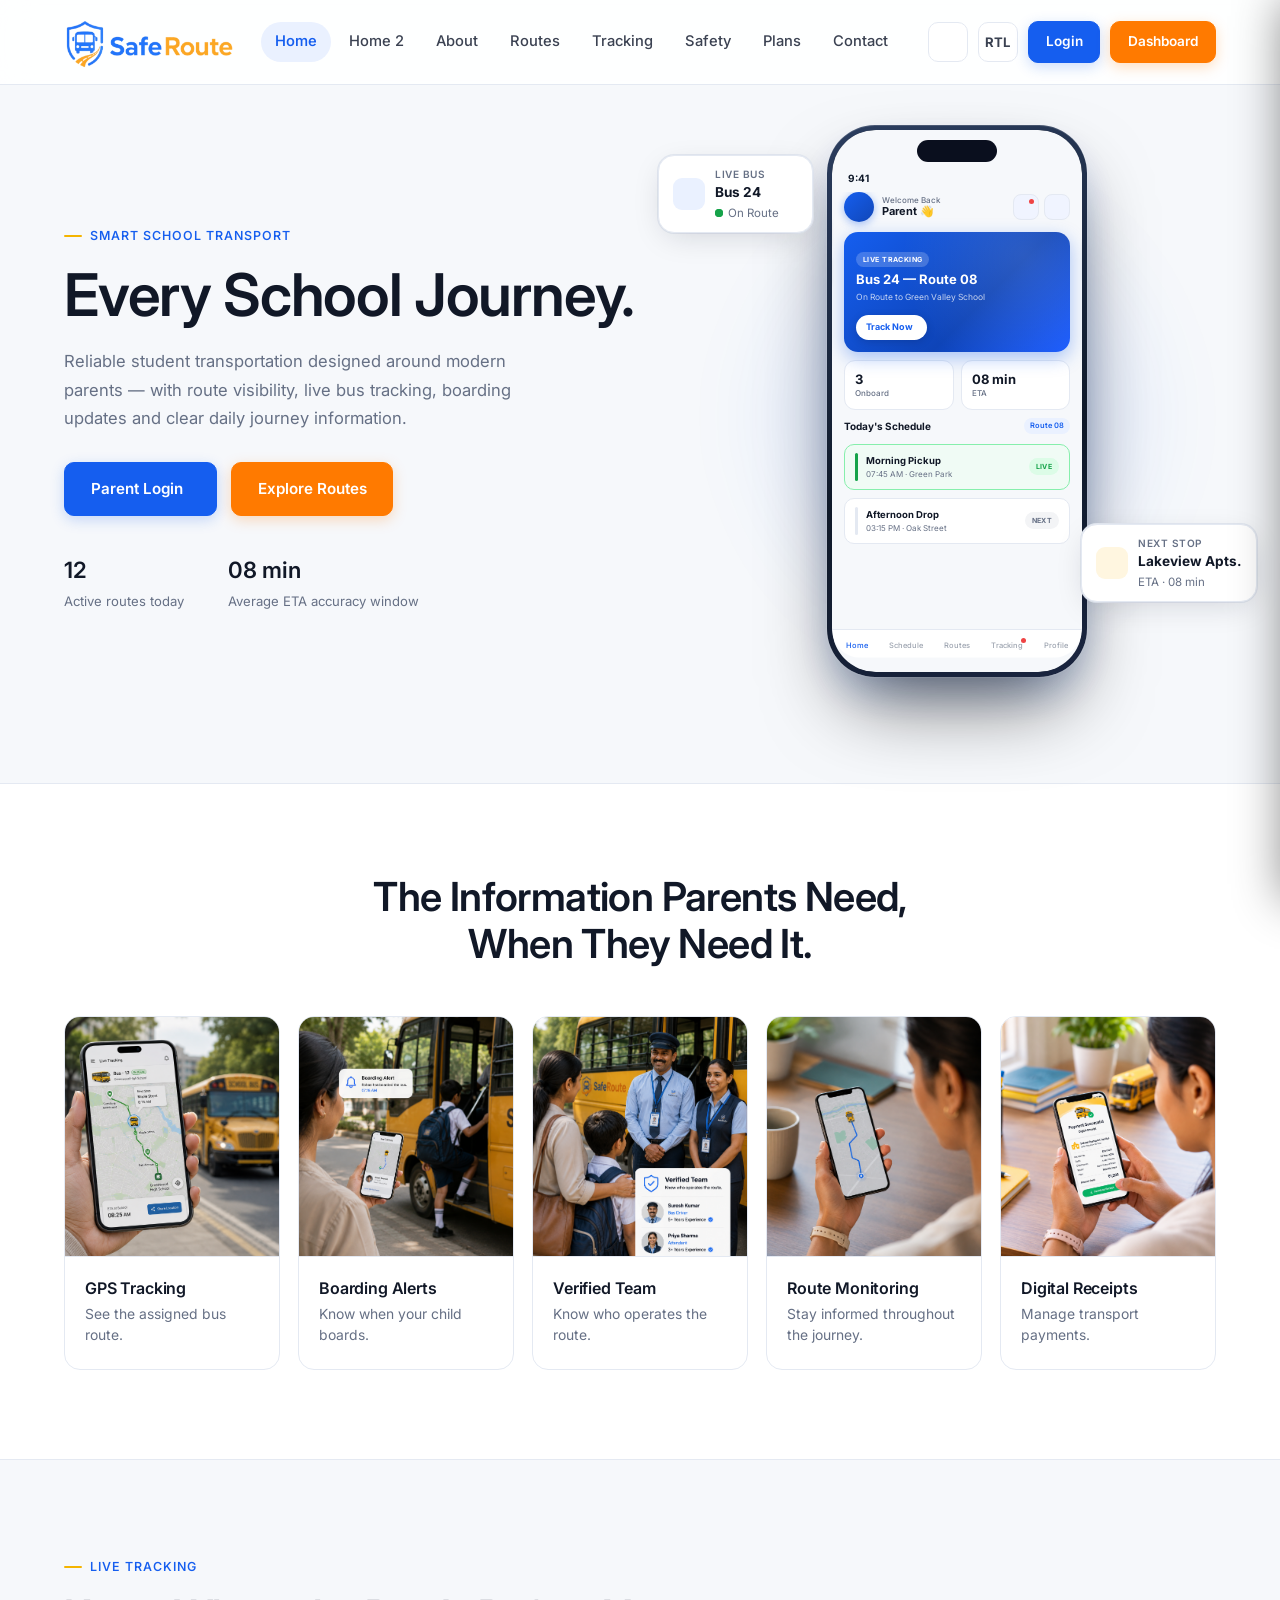
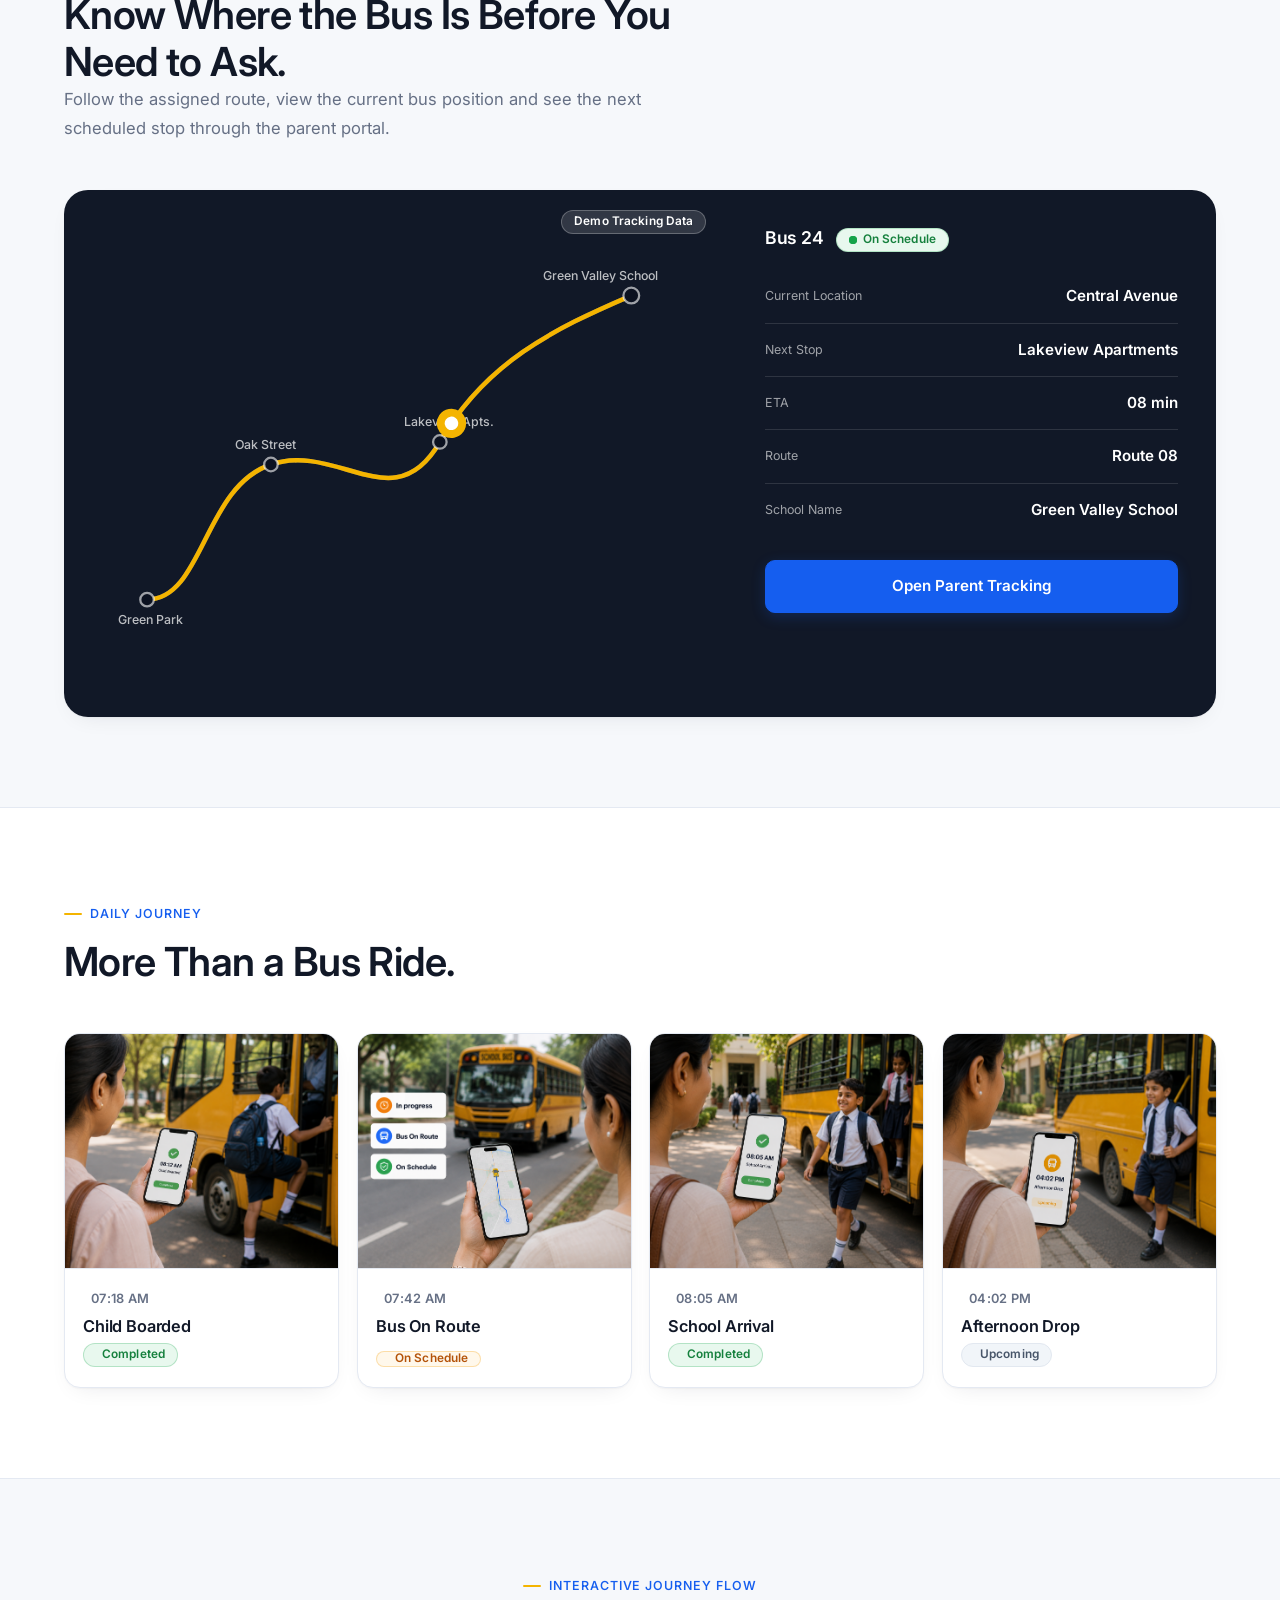
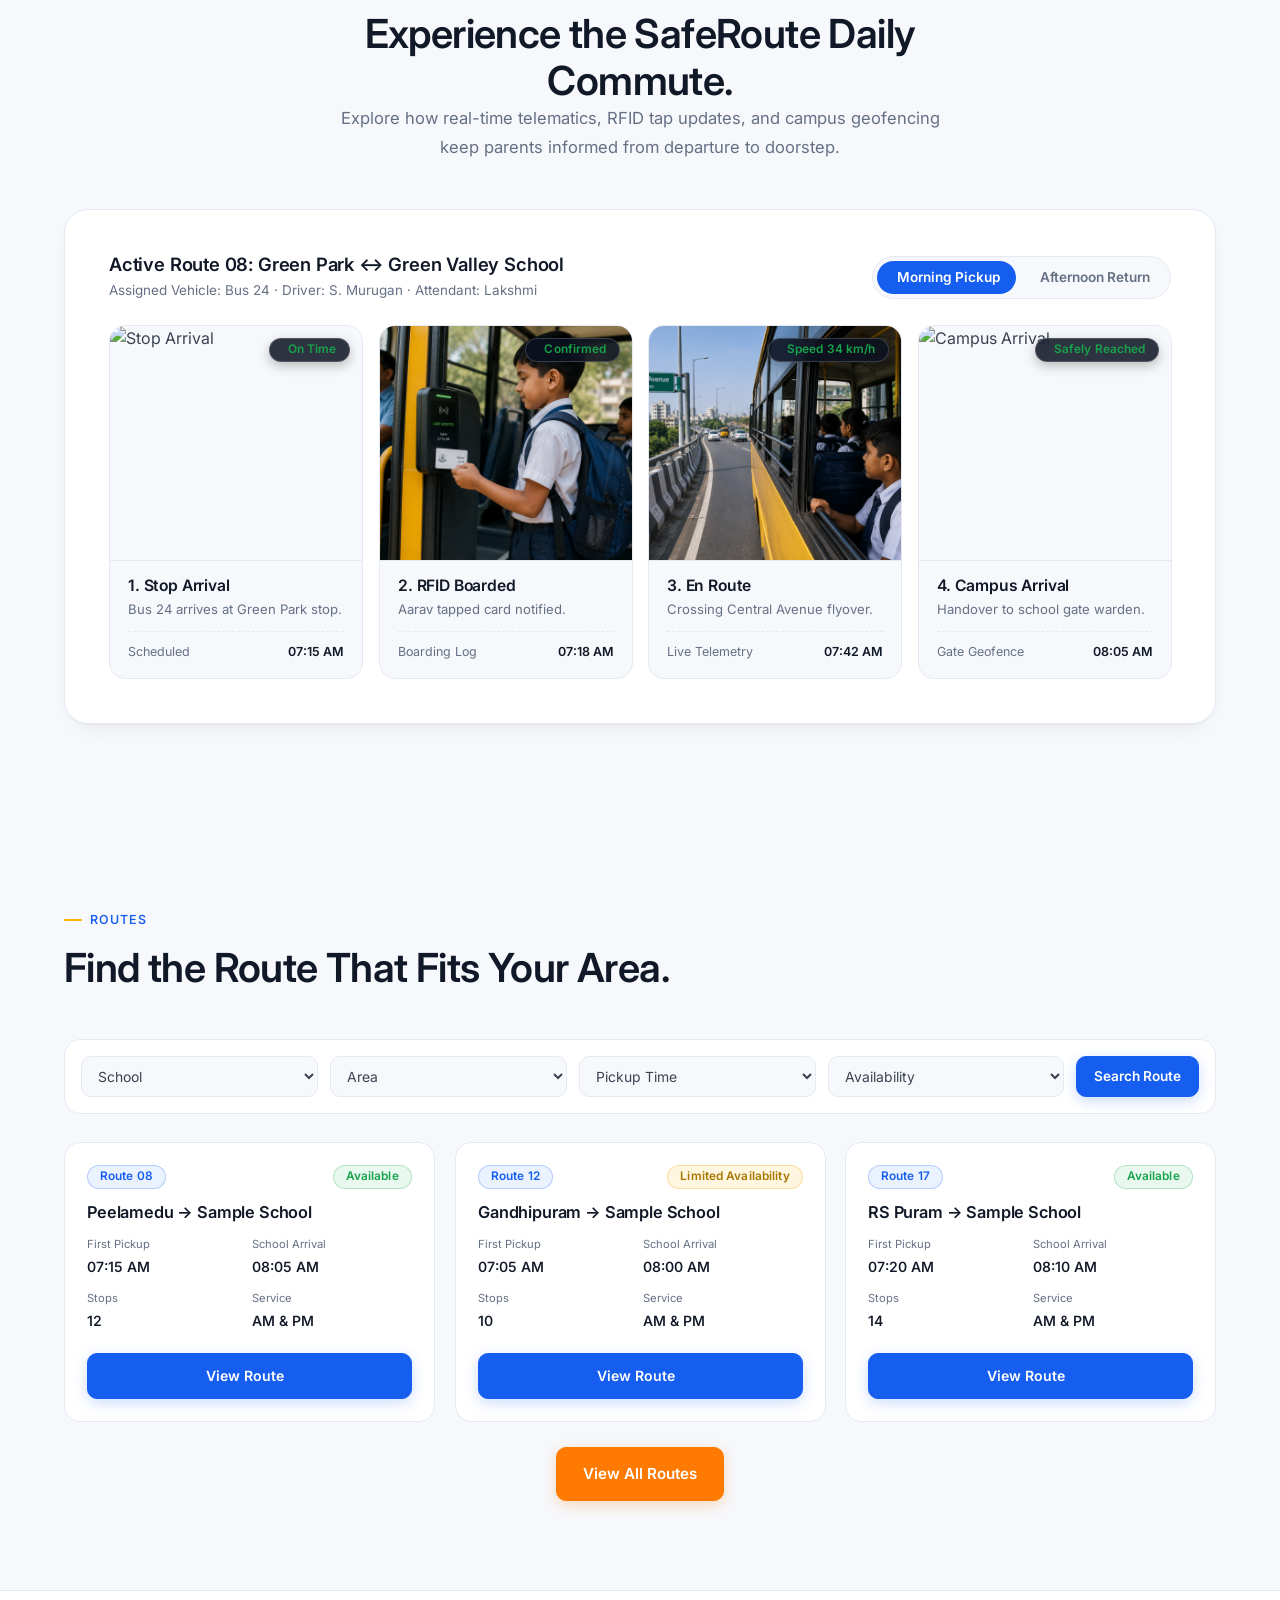
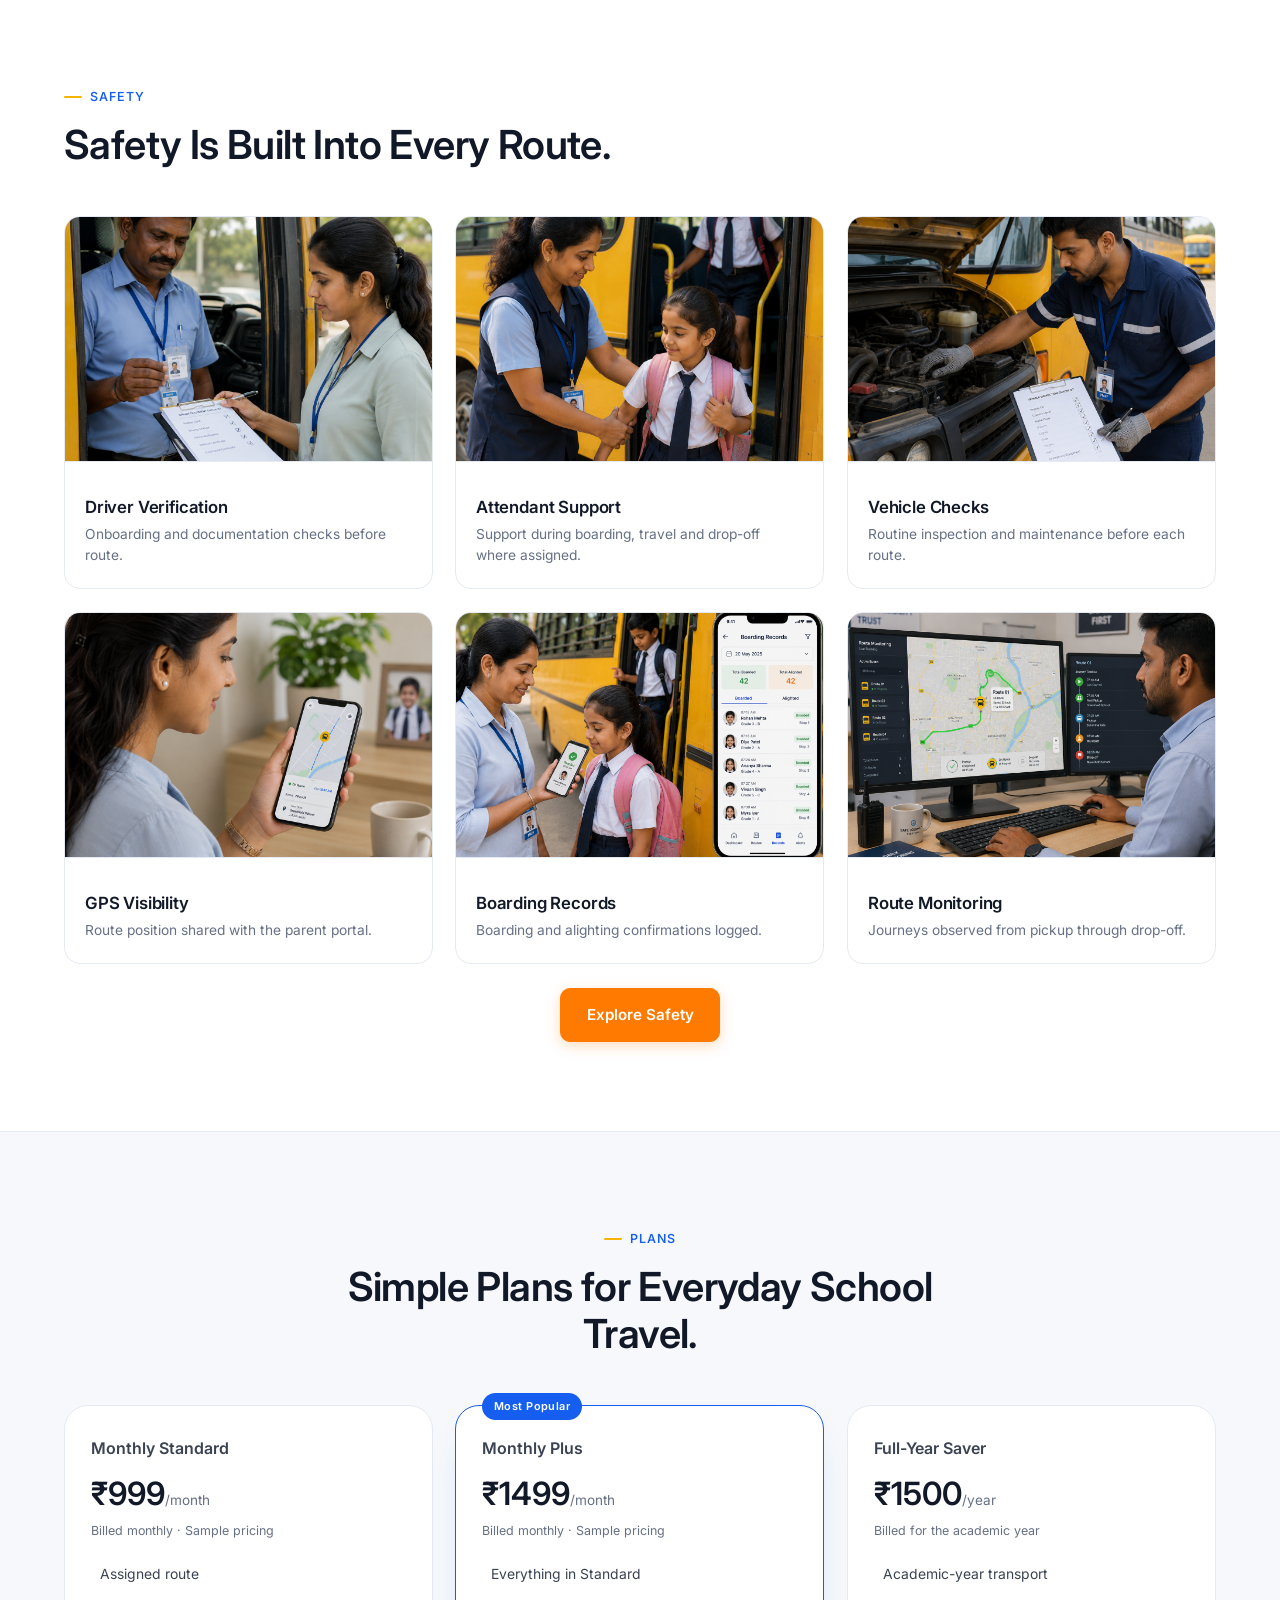
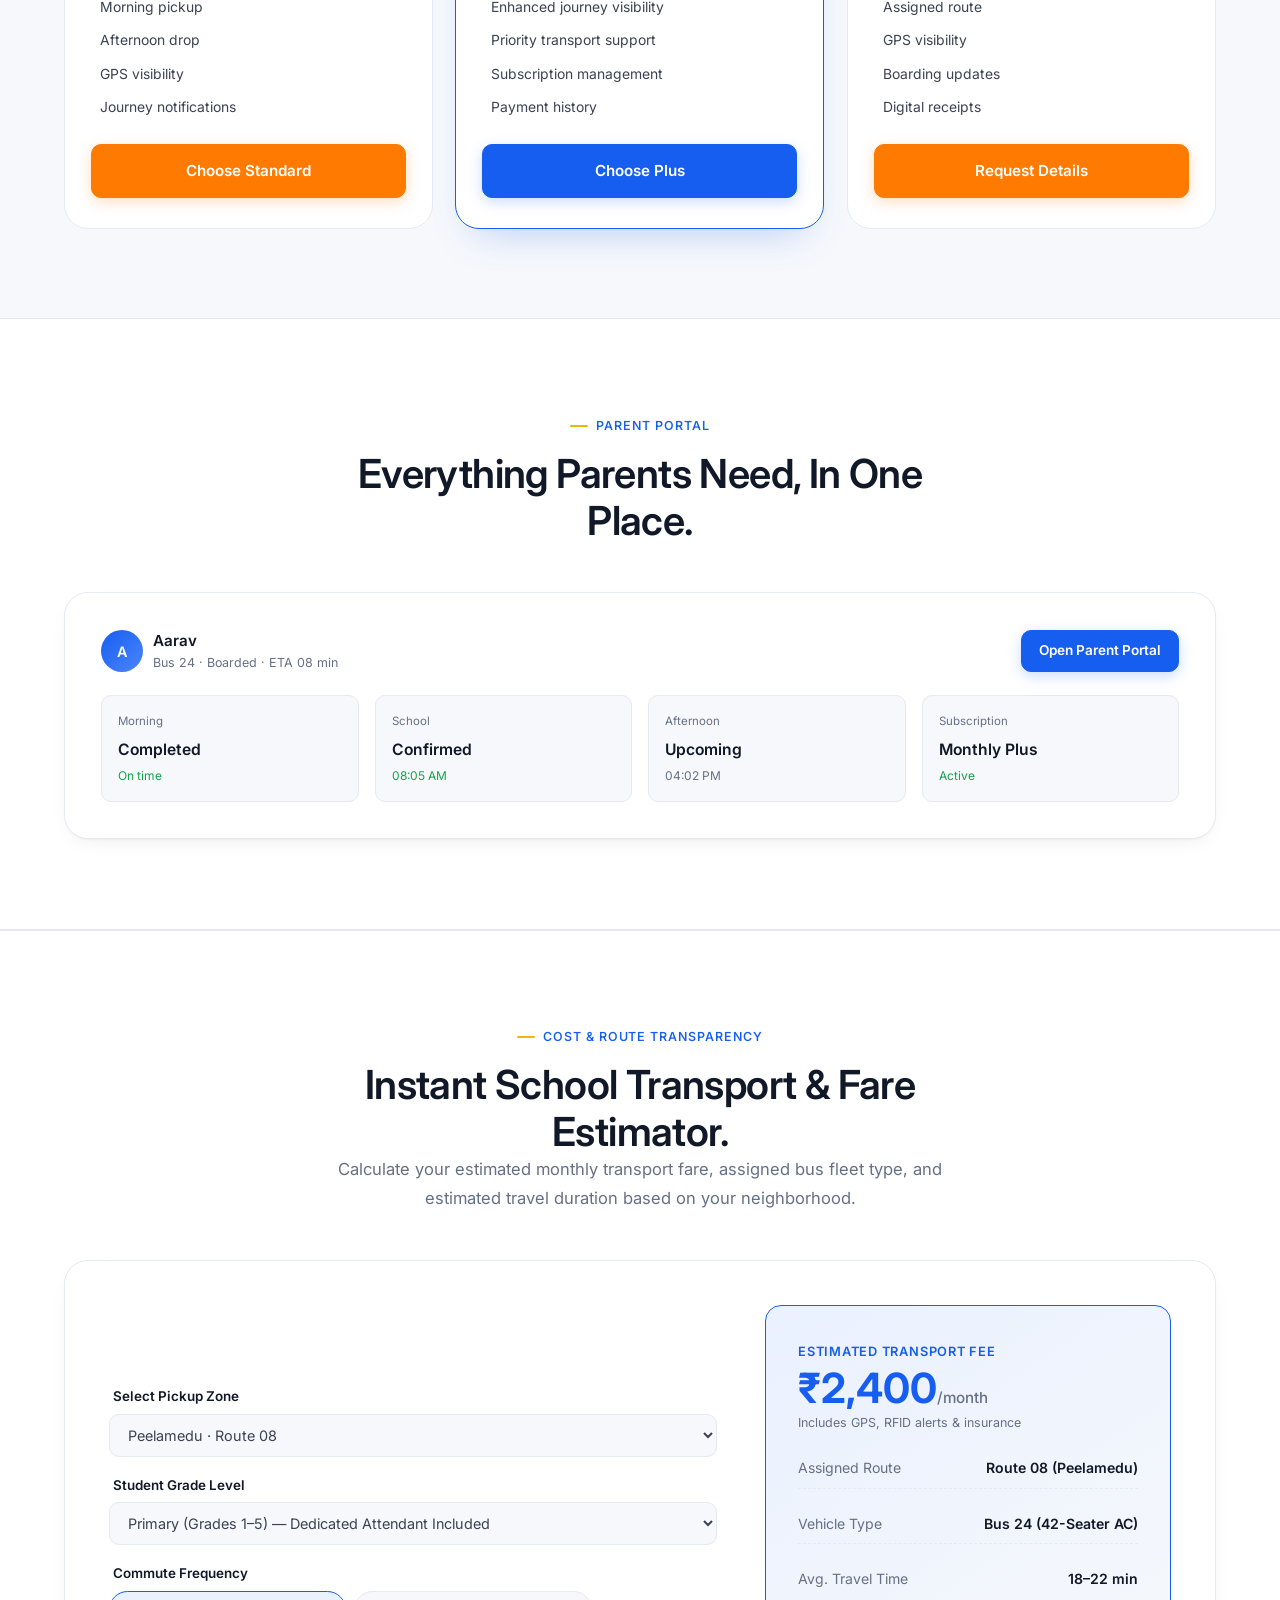
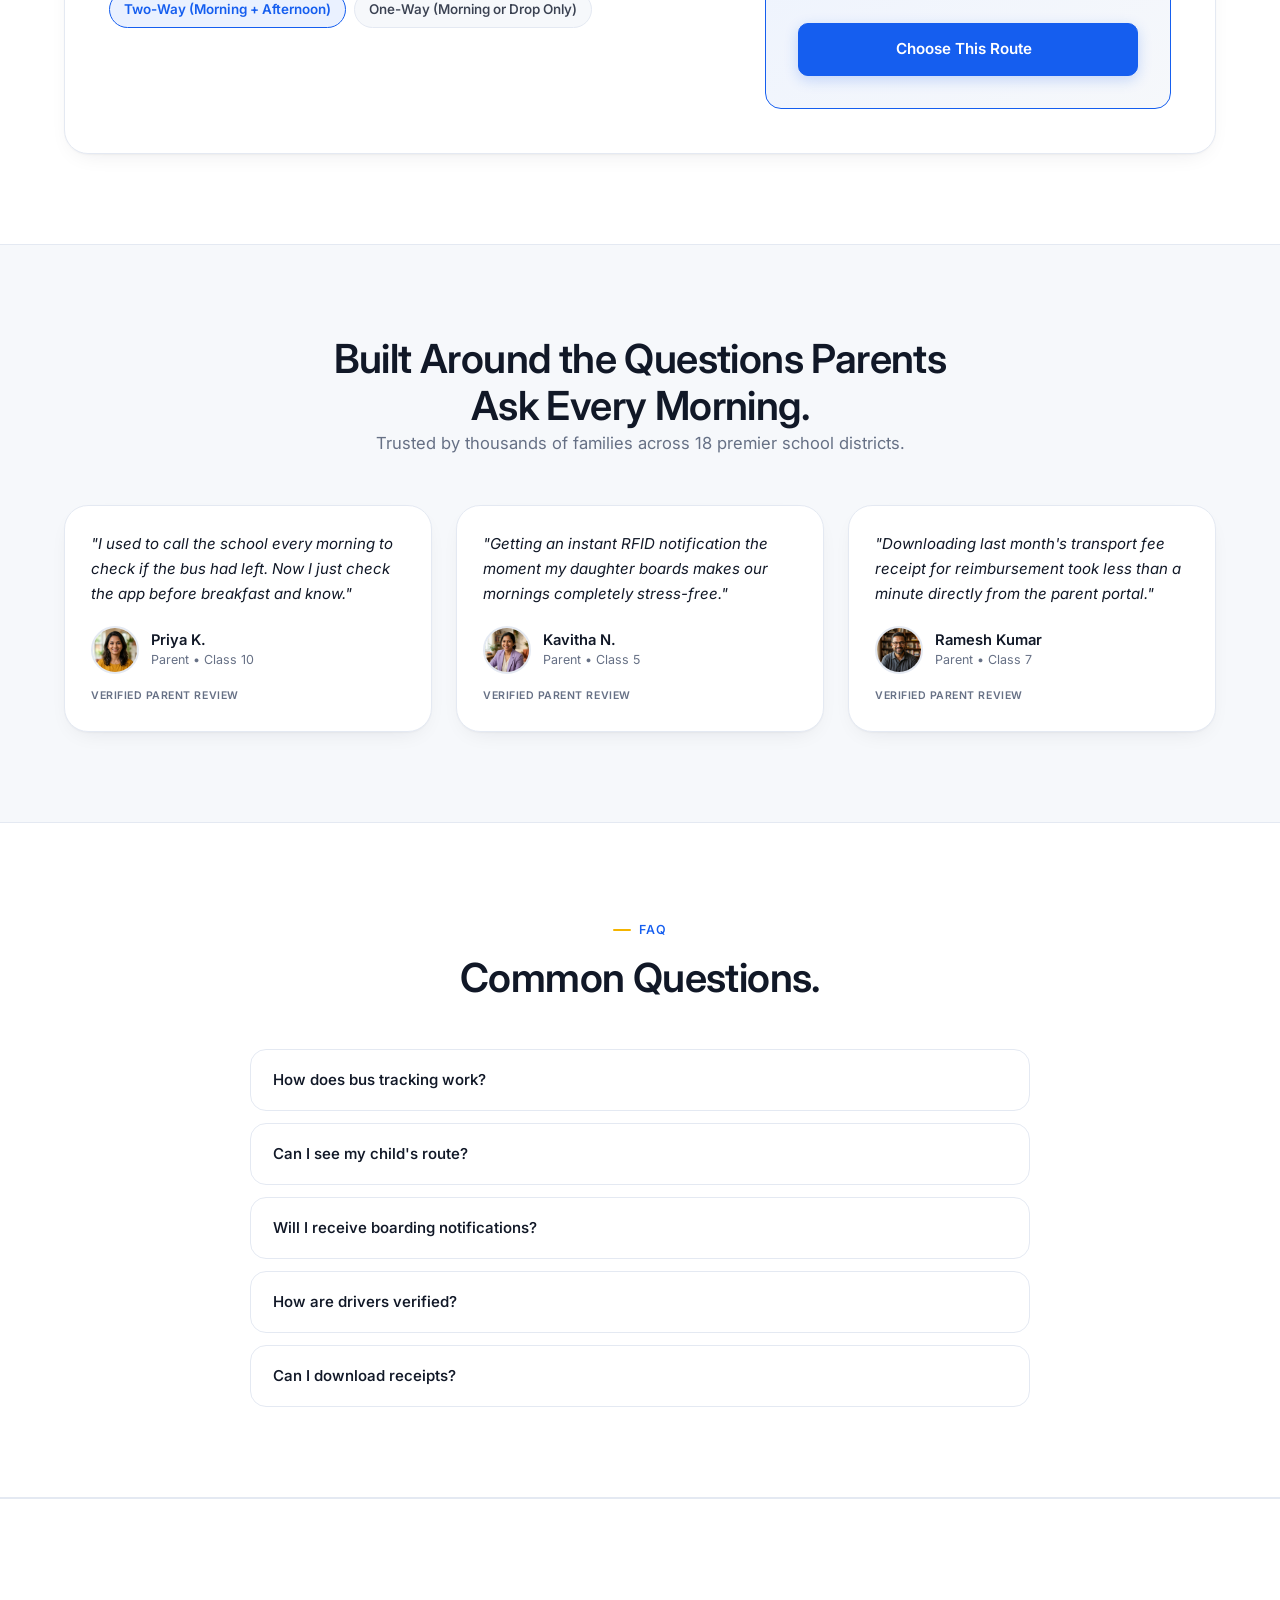
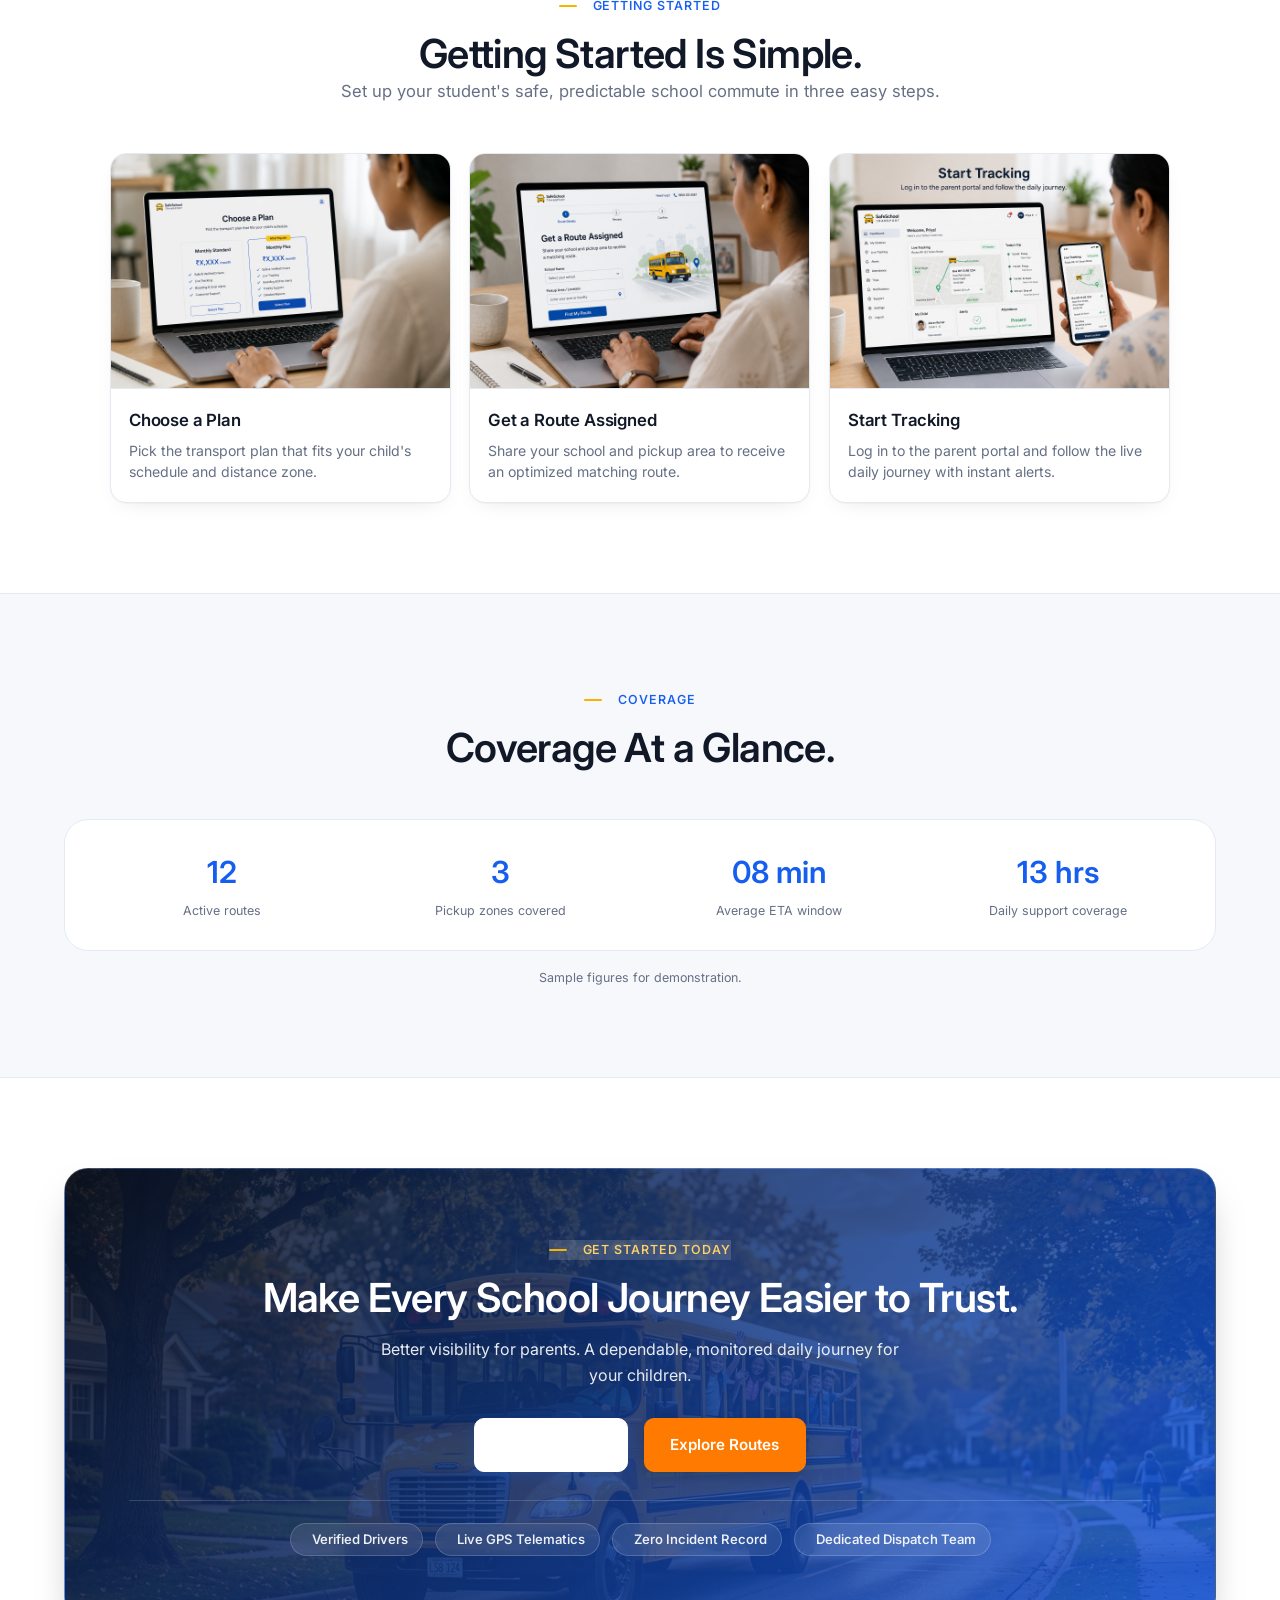
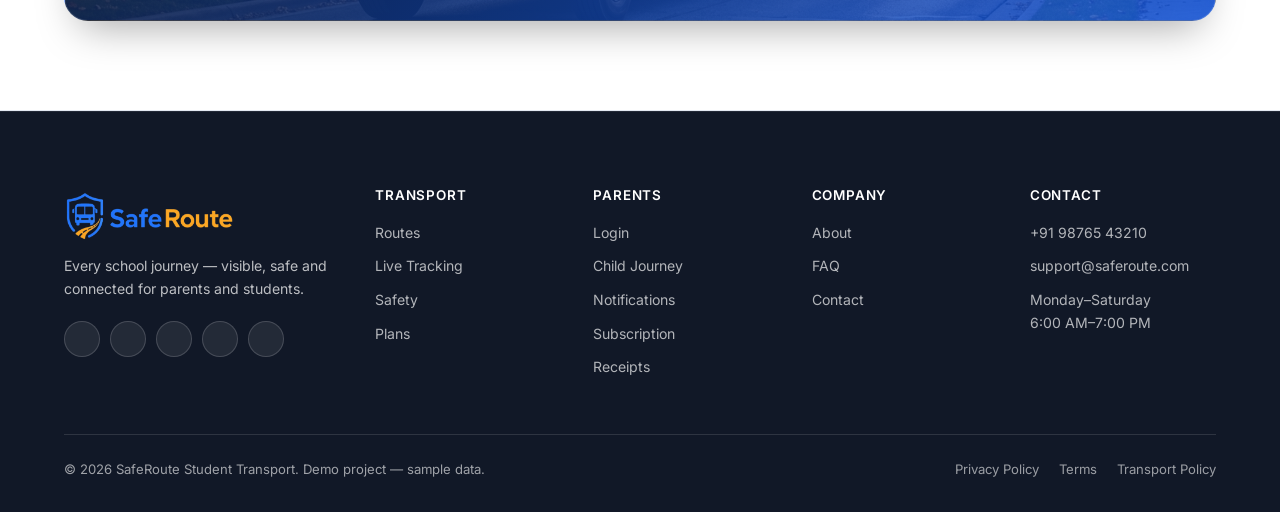
==== index.html @ 7fe2c3b0 "feat: implement dashboard and styling assets with updated modular component structure" ====
<!DOCTYPE html>
<html lang="en" dir="ltr">

<head>
  <meta charset="UTF-8">
  <meta name="viewport" content="width=device-width, initial-scale=1.0">
  <title>SafeRoute — Every School Journey.</title>
  <meta name="description"
    content="SafeRoute is a school transport platform giving parents route visibility, live bus tracking, boarding updates and simple transport subscriptions.">

  <link rel="icon" type="image/png" href="assets/image/favicon.png">
  <link rel="preconnect" href="https://fonts.googleapis.com">
  <link href="https://fonts.googleapis.com/css2?family=Inter:wght@400;500;600;700;800&display=swap" rel="stylesheet">
  <link rel="stylesheet" href="https://cdnjs.cloudflare.com/ajax/libs/bootstrap/5.3.3/css/bootstrap.min.css">
  <link rel="stylesheet"
    href="https://cdnjs.cloudflare.com/ajax/libs/bootstrap-icons/1.11.3/font/bootstrap-icons.min.css">

  <link rel="stylesheet" href="assets/css/style.css">
  <link rel="stylesheet" href="assets/css/responsive.css">
  <link rel="stylesheet" href="assets/css/dark-mode.css">
  <link rel="stylesheet" href="assets/css/rtl.css">
</head>

<body>

  <header id="main-header" class="site-header"></header>

  <!-- ============================== HERO ============================== -->
  <section class="hero">
    <div class="container-custom hero-grid">
      <div class="hero-copy" data-reveal="fade-up">
        <span class="eyebrow">Smart School Transport</span>
        <h1 class="h-display">Every School Journey.</h1>
        <p class="lead-text">Reliable student transportation designed around modern parents — with route visibility,
          live bus tracking, boarding updates and clear daily journey information.</p>
        <div class="hero-actions">
          <a href="login.html" class="btn-primary-custom">Parent Login <i class="bi bi-arrow-right"></i></a>
          <a href="routes.html" class="btn-secondary-custom">Explore Routes</a>
        </div>
        <div class="hero-stats">
          <div class="hero-stat"><b>12</b><span>Active routes today</span></div>
          <div class="hero-stat"><b>08 min</b><span>Average ETA accuracy window</span></div>
          <!-- <div class="hero-stat"><b>6:00 AM–7:00 PM</b><span>Transport support hours</span></div> -->
        </div>
      </div>

      <!-- ===== MOBILE APP PHONE MOCKUP ===== -->
      <div class="hero-phone-wrap" data-reveal="scale-in" data-reveal-delay="120">

        <!-- Floating badge: Live Bus -->
        <div class="phone-badge pb-live" data-reveal="fade-right" data-reveal-delay="260">
          <span class="pb-icon bg-live"><i class="bi bi-broadcast"></i></span>
          <div>
            <span class="pb-label">Live Bus</span>
            <span class="pb-value">Bus 24</span>
            <span class="pb-sub"><span class="pulse-dot"></span>On Route</span>
          </div>
        </div>

        <!-- Phone frame -->
        <div class="phone-3d-scene" id="phoneScene">
          <div class="phone-frame" id="phoneFrame">
            <!-- Phone body -->
            <div class="phone-body">
              <!-- Side buttons -->
              <div class="phone-btn-vol-up"></div>
              <div class="phone-btn-vol-down"></div>
              <div class="phone-btn-power"></div>
              <!-- Screen -->
              <div class="phone-screen">
                <!-- Dynamic Island -->
                <div class="dynamic-island"></div>
                <!-- Status bar -->
                <div class="app-status-bar">
                  <span class="app-time">9:41</span>
                  <div class="app-status-icons">
                    <i class="bi bi-wifi"></i>
                    <i class="bi bi-reception-4"></i>
                    <i class="bi bi-battery-half"></i>
                  </div>
                </div>
                <!-- App Content -->
                <div class="app-content">
                  <!-- Header -->
                  <div class="app-header">
                    <div class="app-user">
                      <div class="app-avatar"><i class="bi bi-person-fill"></i></div>
                      <div>
                        <div class="app-greet">Welcome Back</div>
                        <div class="app-name">Parent 👋</div>
                      </div>
                    </div>
                    <div class="app-header-actions">
                      <button class="app-icon-btn" aria-label="Notifications">
                        <i class="bi bi-bell-fill"></i>
                        <span class="app-notif-dot"></span>
                      </button>
                      <button class="app-icon-btn" aria-label="Chat">
                        <i class="bi bi-chat-dots-fill"></i>
                      </button>
                    </div>
                  </div>

                  <!-- Tracking Hero Card -->
                  <div class="app-track-card">
                    <div class="app-track-badge">LIVE TRACKING</div>
                    <div class="app-track-title">Bus 24 — Route 08</div>
                    <div class="app-track-sub">On Route to Green Valley School</div>
                    <a href="tracking.html" class="app-track-btn">Track Now <i class="bi bi-arrow-right"></i></a>
                  </div>

                  <!-- Stat row -->
                  <div class="app-stat-row">
                    <div class="app-stat-card">
                      <i class="bi bi-check-circle-fill text-success-app"></i>
                      <div class="app-stat-num">3</div>
                      <div class="app-stat-lbl">Onboard</div>
                    </div>
                    <div class="app-stat-card">
                      <i class="bi bi-clock-fill text-warn-app"></i>
                      <div class="app-stat-num">08 min</div>
                      <div class="app-stat-lbl">ETA</div>
                    </div>
                  </div>

                  <!-- Schedule -->
                  <div class="app-sched-header">
                    <span class="app-sched-title">Today's Schedule</span>
                    <span class="app-sched-tag">Route 08</span>
                  </div>
                  <div class="app-sched-item is-live">
                    <div class="app-sched-line"></div>
                    <div class="app-sched-info">
                      <div class="app-sched-name">Morning Pickup</div>
                      <div class="app-sched-meta">07:45 AM · Green Park</div>
                    </div>
                    <span class="app-chip live">LIVE</span>
                  </div>
                  <div class="app-sched-item">
                    <div class="app-sched-line"></div>
                    <div class="app-sched-info">
                      <div class="app-sched-name">Afternoon Drop</div>
                      <div class="app-sched-meta">03:15 PM · Oak Street</div>
                    </div>
                    <span class="app-chip next">Next</span>
                  </div>

                  <!-- Bottom Nav -->
                  <div class="app-bottom-nav">
                    <div class="app-nav-item active">
                      <i class="bi bi-house-fill"></i>
                      <span>Home</span>
                    </div>
                    <div class="app-nav-item">
                      <i class="bi bi-calendar3"></i>
                      <span>Schedule</span>
                    </div>
                    <div class="app-nav-item">
                      <i class="bi bi-map"></i>
                      <span>Routes</span>
                    </div>
                    <div class="app-nav-item" style="position:relative;">
                      <i class="bi bi-broadcast"></i>
                      <span class="app-nav-dot"></span>
                      <span>Tracking</span>
                    </div>
                    <div class="app-nav-item">
                      <i class="bi bi-person"></i>
                      <span>Profile</span>
                    </div>
                  </div>
                </div>
              </div>
            </div>
          </div>
        </div>

        <!-- Floating badge: Next Stop -->
        <div class="phone-badge pb-next" data-reveal="fade-left" data-reveal-delay="360">
          <span class="pb-icon bg-next"><i class="bi bi-signpost-split"></i></span>
          <div>
            <span class="pb-label">Next Stop</span>
            <span class="pb-value">Lakeview Apts.</span>
            <span class="pb-sub">ETA · 08 min</span>
          </div>
        </div>

        <!-- Floating badge: Child Status -->
        <!-- <div class="phone-badge pb-status" data-reveal="fade-up" data-reveal-delay="460">
          <span class="pb-icon bg-status"><i class="bi bi-check-circle-fill"></i></span>
          <div>
            <span class="pb-label">Child Status</span>
            <span class="pb-value">Boarded</span>
            <span class="pb-sub">08:12 AM</span>
          </div>
        </div> -->

        <!-- Glow backdrop -->
        <div class="phone-glow" aria-hidden="true"></div>
      </div>
    </div>
  </section>

  <!-- ============================== TRUST ============================== -->
  <section class="section section-alt">
    <div class="container-custom">
      <div class="section-head center" data-reveal="fade-up">
        <h2 class="h-section">The Information Parents Need, When They Need It.</h2>
      </div>
      <div class="feature-grid" data-stagger="90">
        <div class="feature-card" data-reveal="fade-up">
          <div class="card-media-banner"><img src="assets/ai/home/gps.png" alt="GPS Tracking"></div>
          <div class="feature-card-body">
            <h3>GPS Tracking</h3>
            <p>See the assigned bus route.</p>
          </div>
        </div>
        <div class="feature-card" data-reveal="fade-up">
          <div class="card-media-banner"><img src="assets/ai/home/BoardingAlerts.png" alt="Boarding Alerts"></div>
          <div class="feature-card-body">
            <h3>Boarding Alerts</h3>
            <p>Know when your child boards.</p>
          </div>
        </div>
        <div class="feature-card" data-reveal="fade-up">
          <div class="card-media-banner"><img src="assets/ai/home/Verified-Team.png" alt="Verified Team"></div>
          <div class="feature-card-body">
            <h3>Verified Team</h3>
            <p>Know who operates the route.</p>
          </div>
        </div>
        <div class="feature-card" data-reveal="fade-up">
          <div class="card-media-banner"><img src="assets/ai/home/Route-Monitoring.png" alt="Route Monitoring"></div>
          <div class="feature-card-body">
            <h3>Route Monitoring</h3>
            <p>Stay informed throughout the journey.</p>
          </div>
        </div>
        <div class="feature-card" data-reveal="fade-up">
          <div class="card-media-banner"><img src="assets/ai/home/DigitalReceipts.png" alt="Digital Receipts"></div>
          <div class="feature-card-body">
            <h3>Digital Receipts</h3>
            <p>Manage transport payments.</p>
          </div>
        </div>
      </div>
    </div>
  </section>

  <!-- ============================== LIVE TRACKING ============================== -->
  <section class="section">
    <div class="container-custom">
      <div class="section-head" data-reveal="fade-up">
        <span class="eyebrow">Live Tracking</span>
        <h2 class="h-section">Know Where the Bus Is Before You Need to Ask.</h2>
        <p class="lead-text">Follow the assigned route, view the current bus position and see the next scheduled stop
          through the parent portal.</p>
      </div>

      <div class="tracking-panel" data-reveal="fade-up">
        <div class="tracking-map">
          <span class="demo-badge">Demo Tracking Data</span>
          <svg viewBox="0 0 520 400" xmlns="http://www.w3.org/2000/svg" role="img"
            aria-label="Map showing Bus 24 progressing along Route 08">
            <path class="route-line" d="M 40 330 C 90 330, 90 230, 150 210 S 260 260, 300 190 S 400 90, 470 60" />
            <path class="route-line-progress"
              d="M 40 330 C 90 330, 90 230, 150 210 S 260 260, 300 190 S 400 90, 470 60" />

            <circle class="route-stop" cx="40" cy="330" r="6" />
            <text class="route-stop-label" x="14" y="352">Green Park</text>

            <circle class="route-stop" cx="150" cy="210" r="6" />
            <text class="route-stop-label" x="118" y="196">Oak Street</text>

            <circle class="route-stop" cx="300" cy="190" r="6" />
            <text class="route-stop-label" x="268" y="176">Lakeview Apts.</text>

            <circle class="route-stop" cx="470" cy="60" r="7" fill="#F4B400" />
            <text class="route-stop-label" x="392" y="46">Green Valley School</text>

            <g class="bus-marker">
              <circle class="bus-ring" r="13" />
              <circle class="bus-dot" r="6" />
            </g>
          </svg>
        </div>
        <div class="tracking-info">
          <h3 style="color:#fff; font-size:1.1rem; margin-bottom:18px;">Bus 24 <span class="status-chip ms-2"><span
                class="pulse-dot"></span>On Schedule</span></h3>
          <div class="tracking-info-row">
            <span class="ti-label">Current Location</span>
            <span class="ti-value">Central Avenue</span>
          </div>
          <div class="tracking-info-row">
            <span class="ti-label">Next Stop</span>
            <span class="ti-value">Lakeview Apartments</span>
          </div>
          <div class="tracking-info-row">
            <span class="ti-label">ETA</span>
            <span class="ti-value">08 min</span>
          </div>
          <div class="tracking-info-row">
            <span class="ti-label">Route</span>
            <span class="ti-value">Route 08</span>
          </div>
          <div class="tracking-info-row">
            <span class="ti-label">School Name</span>
            <span class="ti-value">Green Valley School</span>
          </div>
          <a href="login.html" class="btn-primary-custom mt-4">Open Parent Tracking</a>
        </div>
      </div>
    </div>
  </section>

  <!-- ============================== DAILY JOURNEY ============================== -->
  <section class="section section-alt">
    <div class="container-custom">
      <div class="section-head" data-reveal="fade-up">
        <span class="eyebrow">Daily Journey</span>
        <h2 class="h-section">More Than a Bus Ride.</h2>
      </div>
      <div class="journey-timeline" data-stagger="90">
        <div class="journey-step" data-reveal="fade-up">
          <div class="card-media-banner"><img src="assets/ai/home/ChildBoarded.png" alt="Child Boarded"></div>
          <div class="journey-step-body">
            <div class="js-time"><i class="bi bi-clock me-1"></i> 07:18 AM</div>
            <h4>Child Boarded</h4>
            <span class="journey-badge done"><i class="bi bi-check-lg"></i> Completed</span>
          </div>
        </div>
        <div class="journey-step" data-reveal="fade-up">
          <div class="card-media-banner"><img src="assets/ai/home/Bus-Route.png" alt="Bus On Route"></div>
          <div class="journey-step-body">
            <div class="js-time"><i class="bi bi-clock me-1"></i> 07:42 AM</div>
            <h4>Bus On Route</h4>
            <span class="journey-badge progress"><i class="bi bi-arrow-repeat"></i> On Schedule</span>
          </div>
        </div>
        <div class="journey-step" data-reveal="fade-up">
          <div class="card-media-banner"><img src="assets/ai/home/School-Arrival.png" alt="School Arrival"></div>
          <div class="journey-step-body">
            <div class="js-time"><i class="bi bi-clock me-1"></i> 08:05 AM</div>
            <h4>School Arrival</h4>
            <span class="journey-badge done"><i class="bi bi-check-lg"></i> Completed</span>
          </div>
        </div>
        <div class="journey-step" data-reveal="fade-up">
          <div class="card-media-banner"><img src="assets/ai/home/Afternoon-Drop.png" alt="Afternoon Drop"></div>
          <div class="journey-step-body">
            <div class="js-time"><i class="bi bi-clock me-1"></i> 04:02 PM</div>
            <h4>Afternoon Drop</h4>
            <span class="journey-badge upcoming"><i class="bi bi-clock"></i> Upcoming</span>
          </div>
        </div>
      </div>
    </div>
  </section>

  <!-- ============================== LIVE JOURNEY LIFECYCLE (NEW SECTION 1) ============================== -->
  <section class="section">
    <div class="container-custom">
      <div class="section-head center" data-reveal="fade-up">
        <span class="eyebrow">Interactive Journey Flow</span>
        <h2 class="h-section">Experience the SafeRoute Daily Commute.</h2>
        <p class="lead-text">Explore how real-time telematics, RFID tap updates, and campus geofencing keep parents
          informed from departure to doorstep.</p>
      </div>

      <div class="live-lifecycle-card" data-reveal="fade-up">
        <div class="lifecycle-header">
          <div>
            <h3 style="font-size:1.15rem; font-weight:600; color:var(--text-heading); margin-bottom:4px;">Active Route
              08: Green Park ↔ Green Valley School</h3>
            <p style="font-size:0.84rem; color:var(--text-muted);">Assigned Vehicle: Bus 24 &middot; Driver: S. Murugan
              &middot; Attendant: Lakshmi</p>
          </div>
          <div class="lifecycle-tabs">
            <button type="button" class="lifecycle-tab-btn active" data-lifecycle-tab="morning"><i
                class="bi bi-sun me-1"></i> Morning Pickup</button>
            <button type="button" class="lifecycle-tab-btn" data-lifecycle-tab="evening"><i
                class="bi bi-moon-stars me-1"></i> Afternoon Return</button>
          </div>
        </div>

        <div class="lifecycle-steps-grid" data-stagger="80">
          <div class="lifecycle-step-card" data-reveal="fade-up">
            <div class="card-media-banner">
              <img src="assets/ai/home/Stop-Arrival.png" alt="Stop Arrival">
              <span class="lifecycle-badge"><i class="bi bi-check2"></i> On Time</span>
            </div>
            <div class="lifecycle-card-body">
              <h4>1. Stop Arrival</h4>
              <p>Bus 24 arrives at Green Park stop.</p>
            </div>
            <div class="lifecycle-card-foot">
              <span>Scheduled</span>
              <b>07:15 AM</b>
            </div>
          </div>

          <div class="lifecycle-step-card" data-reveal="fade-up">
            <div class="card-media-banner">
              <img src="assets/ai/home/RFID-Boarded.png" alt="RFID Boarded">
              <span class="lifecycle-badge"><i class="bi bi-broadcast"></i> Confirmed</span>
            </div>
            <div class="lifecycle-card-body">
              <h4>2. RFID Boarded</h4>
              <p>Aarav tapped card notified.</p>
            </div>
            <div class="lifecycle-card-foot">
              <span>Boarding Log</span>
              <b>07:18 AM</b>
            </div>
          </div>

          <div class="lifecycle-step-card" data-reveal="fade-up">
            <div class="card-media-banner">
              <img src="assets/ai/home/En-Route.png" alt="En Route">
              <span class="lifecycle-badge"><i class="bi bi-speedometer2"></i> Speed 34 km/h</span>
            </div>
            <div class="lifecycle-card-body">
              <h4>3. En Route</h4>
              <p>Crossing Central Avenue flyover.</p>
            </div>
            <div class="lifecycle-card-foot">
              <span>Live Telemetry</span>
              <b>07:42 AM</b>
            </div>
          </div>

          <div class="lifecycle-step-card" data-reveal="fade-up">
            <div class="card-media-banner">
              <img src="assets/ai/home/Campus-Arrival.png" alt="Campus Arrival">
              <span class="lifecycle-badge"><i class="bi bi-geo-alt-fill"></i> Safely Reached</span>
            </div>
            <div class="lifecycle-card-body">
              <h4>4. Campus Arrival</h4>
              <p>Handover to school gate warden.</p>
            </div>
            <div class="lifecycle-card-foot">
              <span>Gate Geofence</span>
              <b>08:05 AM</b>
            </div>
          </div>
        </div>
      </div>
    </div>
  </section>

  <!-- ============================== ROUTES ============================== -->
  <section class="section">
    <div class="container-custom">
      <div class="section-head" data-reveal="fade-up">
        <span class="eyebrow">Routes</span>
        <h2 class="h-section">Find the Route That Fits Your Area.</h2>
      </div>

      <div class="route-filter-bar" data-reveal="fade-up">
        <select aria-label="Filter by school">
          <option>School</option>
          <option>Green Valley School</option>
          <option>Sample School</option>
        </select>
        <select aria-label="Filter by area">
          <option>Area</option>
          <option>Peelamedu</option>
          <option>Gandhipuram</option>
          <option>RS Puram</option>
        </select>
        <select aria-label="Filter by pickup time">
          <option>Pickup Time</option>
          <option>Before 7:15 AM</option>
          <option>After 7:15 AM</option>
        </select>
        <select aria-label="Filter by availability">
          <option>Availability</option>
          <option>Available</option>
          <option>Limited</option>
        </select>
        <button type="button" class="btn-primary-custom btn-sm-custom">Search Route</button>
      </div>

      <div class="route-cards-grid" data-stagger="90">
        <div class="route-card" data-reveal="fade-up">
          <div class="route-card-top"><span class="route-tag">Route 08</span><span
              class="route-status available">Available</span></div>
          <h4>Peelamedu → Sample School</h4>
          <div class="route-meta">
            <div><span>First Pickup</span><b>07:15 AM</b></div>
            <div><span>School Arrival</span><b>08:05 AM</b></div>
            <div><span>Stops</span><b>12</b></div>
            <div><span>Service</span><b>AM &amp; PM</b></div>
          </div>
          <a href="routes.html" class="btn-primary-custom">View Route <i class="bi bi-arrow-right"></i></a>
        </div>
        <div class="route-card" data-reveal="fade-up">
          <div class="route-card-top"><span class="route-tag">Route 12</span><span class="route-status limited">Limited
              Availability</span></div>
          <h4>Gandhipuram → Sample School</h4>
          <div class="route-meta">
            <div><span>First Pickup</span><b>07:05 AM</b></div>
            <div><span>School Arrival</span><b>08:00 AM</b></div>
            <div><span>Stops</span><b>10</b></div>
            <div><span>Service</span><b>AM &amp; PM</b></div>
          </div>
          <a href="routes.html" class="btn-primary-custom">View Route <i class="bi bi-arrow-right"></i></a>
        </div>
        <div class="route-card" data-reveal="fade-up">
          <div class="route-card-top"><span class="route-tag">Route 17</span><span
              class="route-status available">Available</span></div>
          <h4>RS Puram → Sample School</h4>
          <div class="route-meta">
            <div><span>First Pickup</span><b>07:20 AM</b></div>
            <div><span>School Arrival</span><b>08:10 AM</b></div>
            <div><span>Stops</span><b>14</b></div>
            <div><span>Service</span><b>AM &amp; PM</b></div>
          </div>
          <a href="routes.html" class="btn-primary-custom">View Route <i class="bi bi-arrow-right"></i></a>
        </div>
      </div>

      <div class="text-center mt-4" data-reveal="fade-up">
        <a href="routes.html" class="btn-secondary-custom">View All Routes</a>
      </div>
    </div>
  </section>

  <!-- ============================== SAFETY ============================== -->
  <section class="section section-alt">
    <div class="container-custom">
      <div class="section-head" data-reveal="fade-up">
        <span class="eyebrow">Safety</span>
        <h2 class="h-section">Safety Is Built Into Every Route.</h2>
      </div>
      <div class="safety-grid" data-stagger="80">
        <div class="safety-card" data-reveal="fade-up">
          <div class="card-media-banner"><img src="assets/ai/home/Driver-Verification.png" alt="Driver Verification">
          </div>
          <div class="safety-card-body">
            <h4>Driver Verification</h4>
            <p>Onboarding and documentation checks before route.</p>
          </div>
        </div>
        <div class="safety-card" data-reveal="fade-up">
          <div class="card-media-banner"><img src="assets/ai/home/Attendant-Support.png" alt="Attendant Support"></div>
          <div class="safety-card-body">
            <h4>Attendant Support</h4>
            <p>Support during boarding, travel and drop-off where assigned.</p>
          </div>
        </div>
        <div class="safety-card" data-reveal="fade-up">
          <div class="card-media-banner"><img src="assets/ai/home/Vehicle-Checks.png" alt="Vehicle Checks"></div>
          <div class="safety-card-body">
            <h4>Vehicle Checks</h4>
            <p>Routine inspection and maintenance before each route.</p>
          </div>
        </div>
        <div class="safety-card" data-reveal="fade-up">
          <div class="card-media-banner"><img src="assets/ai/home/GPS-Visibility.png" alt="GPS Visibility"></div>
          <div class="safety-card-body">
            <h4>GPS Visibility</h4>
            <p>Route position shared with the parent portal.</p>
          </div>
        </div>
        <div class="safety-card" data-reveal="fade-up">
          <div class="card-media-banner"><img src="assets/ai/home/Boarding-Records.png" alt="Boarding Records"></div>
          <div class="safety-card-body">
            <h4>Boarding Records</h4>
            <p>Boarding and alighting confirmations logged.</p>
          </div>
        </div>
        <div class="safety-card" data-reveal="fade-up">
          <div class="card-media-banner"><img src="assets/ai/home/Routes-Monitoring.png" alt="Route Monitoring"></div>
          <div class="safety-card-body">
            <h4>Route Monitoring</h4>
            <p>Journeys observed from pickup through drop-off.</p>
          </div>
        </div>
      </div>
      <div class="text-center mt-4" data-reveal="fade-up">
        <a href="safety.html" class="btn-secondary-custom">Explore Safety</a>
      </div>
    </div>
  </section>

  <!-- ============================== PLANS ============================== -->
  <section class="section">
    <div class="container-custom">
      <div class="section-head center" data-reveal="fade-up">
        <span class="eyebrow">Plans</span>
        <h2 class="h-section">Simple Plans for Everyday School Travel.</h2>
      </div>
      <div class="plans-grid" data-stagger="90">
        <div class="plan-card" data-reveal="fade-up">
          <div class="plan-name">Monthly Standard</div>
          <div class="plan-price">₹999<span>/month</span></div>
          <div class="plan-note">Billed monthly · Sample pricing</div>
          <ul class="plan-features">
            <li><i class="bi bi-check-circle-fill"></i>Assigned route</li>
            <li><i class="bi bi-check-circle-fill"></i>Morning pickup</li>
            <li><i class="bi bi-check-circle-fill"></i>Afternoon drop</li>
            <li><i class="bi bi-check-circle-fill"></i>GPS visibility</li>
            <li><i class="bi bi-check-circle-fill"></i>Journey notifications</li>
            <!-- <li><i class="bi bi-check-circle-fill"></i>Digital receipts</li> -->
          </ul>
          <a href="plans.html" class="btn-secondary-custom">Choose Standard</a>
        </div>
        <div class="plan-card is-popular" data-reveal="fade-up">
          <span class="plan-popular-tag">Most Popular</span>
          <div class="plan-name">Monthly Plus</div>
          <div class="plan-price">₹1499<span>/month</span></div>
          <div class="plan-note">Billed monthly · Sample pricing</div>
          <ul class="plan-features">
            <li><i class="bi bi-check-circle-fill"></i>Everything in Standard</li>
            <li><i class="bi bi-check-circle-fill"></i>Enhanced journey visibility</li>
            <li><i class="bi bi-check-circle-fill"></i>Priority transport support</li>
            <li><i class="bi bi-check-circle-fill"></i>Subscription management</li>
            <li><i class="bi bi-check-circle-fill"></i>Payment history</li>
          </ul>
          <a href="plans.html" class="btn-primary-custom">Choose Plus</a>
        </div>
        <div class="plan-card" data-reveal="fade-up">
          <div class="plan-name">Full-Year Saver</div>
          <div class="plan-price">₹1500<span>/year</span></div>
          <div class="plan-note">Billed for the academic year</div>
          <ul class="plan-features">
            <li><i class="bi bi-check-circle-fill"></i>Academic-year transport</li>
            <li><i class="bi bi-check-circle-fill"></i>Assigned route</li>
            <li><i class="bi bi-check-circle-fill"></i>GPS visibility</li>
            <li><i class="bi bi-check-circle-fill"></i>Boarding updates</li>
            <li><i class="bi bi-check-circle-fill"></i>Digital receipts</li>
          </ul>
          <a href="plans.html" class="btn-secondary-custom">Request Details</a>
        </div>
      </div>
    </div>
  </section>

  <!-- ============================== DASHBOARD PREVIEW ============================== -->
  <section class="section section-alt">
    <div class="container-custom">
      <div class="section-head center" data-reveal="fade-up">
        <span class="eyebrow">Parent Portal</span>
        <h2 class="h-section">Everything Parents Need, In One Place.</h2>
      </div>
      <div class="dash-preview" data-reveal="scale-in">
        <div class="dash-preview-top">
          <div class="dash-child-chip">
            <span class="dash-avatar">A</span>
            <div>
              <div style="font-weight:600; color:var(--text-heading); font-size:0.95rem;">Aarav</div>
              <div style="font-size:0.78rem; color:var(--text-muted);">Bus 24 · Boarded · ETA 08 min</div>
            </div>
          </div>
          <a href="login.html" class="btn-primary-custom btn-sm-custom">Open Parent Portal</a>
        </div>
        <div class="dash-grid">
          <div class="dash-tile">
            <div class="dt-label">Morning</div>
            <div class="dt-value">Completed</div>
            <div class="dt-sub" style="color:var(--color-success);">On time</div>
          </div>
          <div class="dash-tile">
            <div class="dt-label">School</div>
            <div class="dt-value">Confirmed</div>
            <div class="dt-sub" style="color:var(--color-success);">08:05 AM</div>
          </div>
          <div class="dash-tile">
            <div class="dt-label">Afternoon</div>
            <div class="dt-value">Upcoming</div>
            <div class="dt-sub" style="color:var(--text-muted);">04:02 PM</div>
          </div>
          <div class="dash-tile">
            <div class="dt-label">Subscription</div>
            <div class="dt-value">Monthly Plus</div>
            <div class="dt-sub" style="color:var(--color-success);">Active</div>
          </div>
        </div>
      </div>
    </div>
  </section>

  <!-- ============================== FARE & ROUTE ESTIMATOR (NEW SECTION 2) ============================== -->
  <section class="section section-alt">
    <div class="container-custom">
      <div class="section-head center" data-reveal="fade-up">
        <span class="eyebrow">Cost &amp; Route Transparency</span>
        <h2 class="h-section">Instant School Transport &amp; Fare Estimator.</h2>
        <p class="lead-text">Calculate your estimated monthly transport fare, assigned bus fleet type, and estimated
          travel duration based on your neighborhood.</p>
      </div>

      <div class="fare-estimator-card" id="fareEstimatorWidget" data-reveal="scale-in">
        <div class="fare-estimator-grid">
          <div class="fare-form-wrap">
            <div class="fare-field-group">
              <label for="calcZoneSelect"><i class="bi bi-geo-alt-fill text-primary me-1"></i> Select Pickup
                Zone</label>
              <select class="form-control-custom" id="calcZoneSelect" aria-label="Select pickup zone">
                <option value="peelamedu" selected>Peelamedu &middot; Route 08</option>
                <option value="gandhipuram">Gandhipuram &middot; Route 12</option>
                <option value="rspuram">RS Puram &middot; Route 17</option>
                <option value="saibaba">Saibaba Colony &middot; Route 05</option>
              </select>
            </div>

            <div class="fare-field-group">
              <label for="calcGradeSelect"><i class="bi bi-mortarboard-fill text-primary me-1"></i> Student Grade
                Level</label>
              <select class="form-control-custom" id="calcGradeSelect" aria-label="Select student grade level">
                <option value="primary" selected>Primary (Grades 1–5) — Dedicated Attendant Included</option>
                <option value="middle">Middle School (Grades 6–8)</option>
                <option value="high">High School (Grades 9–12)</option>
              </select>
            </div>

            <div class="fare-field-group">
              <label><i class="bi bi-arrow-left-right text-primary me-1"></i> Commute Frequency</label>
              <div class="fare-options-pills">
                <button type="button" class="fare-pill-opt active" data-freq="two-way">Two-Way (Morning +
                  Afternoon)</button>
                <button type="button" class="fare-pill-opt" data-freq="one-way">One-Way (Morning or Drop Only)</button>
              </div>
            </div>
          </div>

          <div class="fare-summary-panel" data-reveal="fade-left">
            <div>
              <span
                style="font-size:0.8rem; font-weight:600; text-transform:uppercase; letter-spacing:0.06em; color:var(--color-primary);">Estimated
                Transport Fee</span>
              <div class="fare-price-tag mt-1" id="calcResultPrice">₹2,400<span>/month</span></div>
              <p style="font-size:0.78rem; color:var(--text-muted); margin-top:4px;">Includes GPS, RFID alerts &amp;
                insurance</p>
            </div>

            <div class="fare-summary-item">
              <span>Assigned Route</span>
              <b id="calcResultRoute">Route 08 (Peelamedu)</b>
            </div>
            <div class="fare-summary-item">
              <span>Vehicle Type</span>
              <b id="calcResultBus">Bus 24 (42-Seater AC)</b>
            </div>
            <div class="fare-summary-item">
              <span>Avg. Travel Time</span>
              <b id="calcResultEta">18–22 min</b>
            </div>

            <a href="plans.html" class="btn-primary-custom w-100 justify-content-center mt-2">Choose This Route <i
                class="bi bi-arrow-right"></i></a>
          </div>
        </div>
      </div>
    </div>
  </section>

  <!-- ============================== TESTIMONIALS ============================== -->
  <section class="section">
    <div class="container-custom">
      <div class="section-head center" data-reveal="fade-up">
        <h2 class="h-section">Built Around the Questions Parents Ask Every Morning.</h2>
        <p class="lead-text">Trusted by thousands of families across 18 premier school districts.</p>
      </div>
      <div class="testimonial-grid" data-stagger="90">
        <div class="testimonial-card" data-reveal="fade-up">
          <p class="tq">"I used to call the school every morning to check if the bus had left. Now I just check the app
            before breakfast and know."</p>
          <div class="testimonial-person">
            <span class="testimonial-avatar"><img src="assets/image/testimonials/parent-priya.jpg" alt="Priya K."
                loading="lazy"></span>
            <div>
              <div class="testimonial-name">Priya K.</div>
              <div class="testimonial-role">Parent &bull; Class 10</div>
            </div>
          </div>
          <span class="sample-flag">Verified Parent Review</span>
        </div>
        <div class="testimonial-card" data-reveal="fade-up">
          <p class="tq">"Getting an instant RFID notification the moment my daughter boards makes our mornings
            completely stress-free."</p>
          <div class="testimonial-person">
            <span class="testimonial-avatar"><img src="assets/image/testimonials/parent-kavitha.jpg" alt="Kavitha N."
                loading="lazy"></span>
            <div>
              <div class="testimonial-name">Kavitha N.</div>
              <div class="testimonial-role">Parent &bull; Class 5</div>
            </div>
          </div>
          <span class="sample-flag">Verified Parent Review</span>
        </div>
        <div class="testimonial-card" data-reveal="fade-up">
          <p class="tq">"Downloading last month's transport fee receipt for reimbursement took less than a minute
            directly from the parent portal."</p>
          <div class="testimonial-person">
            <span class="testimonial-avatar"><img src="assets/image/testimonials/parent-ramesh.jpg" alt="Ramesh K."
                loading="lazy"></span>
            <div>
              <div class="testimonial-name">Ramesh Kumar</div>
              <div class="testimonial-role">Parent &bull; Class 7</div>
            </div>
          </div>
          <span class="sample-flag">Verified Parent Review</span>
        </div>
      </div>
    </div>
  </section>

  <!-- ============================== FAQ ============================== -->
  <section class="section section-alt">
    <div class="container-custom">
      <div class="section-head center" data-reveal="fade-up">
        <span class="eyebrow">FAQ</span>
        <h2 class="h-section">Common Questions.</h2>
      </div>
      <div class="faq-accordion" data-reveal="fade-up">
        <div class="faq-item">
          <button type="button" class="faq-question">How does bus tracking work? <i class="bi bi-plus-lg"></i></button>
          <div class="faq-answer">
            <div class="faq-answer-inner">Once logged in, parents can view the assigned bus's current position, next
              stop and estimated arrival time on the route map inside the parent portal.</div>
          </div>
        </div>
        <div class="faq-item">
          <button type="button" class="faq-question">Can I see my child's route? <i class="bi bi-plus-lg"></i></button>
          <div class="faq-answer">
            <div class="faq-answer-inner">Yes. Your child's assigned route, pickup stop and scheduled timings are listed
              under "My Child" in the parent portal.</div>
          </div>
        </div>
        <div class="faq-item">
          <button type="button" class="faq-question">Will I receive boarding notifications? <i
              class="bi bi-plus-lg"></i></button>
          <div class="faq-answer">
            <div class="faq-answer-inner">Parents receive an update when their child boards the bus and again when the
              bus reaches the school or the return stop.</div>
          </div>
        </div>
        <div class="faq-item">
          <button type="button" class="faq-question">How are drivers verified? <i class="bi bi-plus-lg"></i></button>
          <div class="faq-answer">
            <div class="faq-answer-inner">Drivers go through an onboarding and documentation process before being
              assigned to a route. Details are covered on the Safety page.</div>
          </div>
        </div>
        <div class="faq-item">
          <button type="button" class="faq-question">Can I download receipts? <i class="bi bi-plus-lg"></i></button>
          <div class="faq-answer">
            <div class="faq-answer-inner">Yes. Every transport payment generates a digital receipt that can be viewed or
              downloaded from the Receipts page in the parent portal.</div>
          </div>
        </div>
      </div>
    </div>
  </section>

  <!-- ============================== GETTING STARTED ============================== -->
  <section class="section section-alt" id="getting-started">
    <div class="container-custom">
      <div class="section-head center" data-reveal="fade-up">
        <span class="eyebrow"><i class="bi bi-compass-fill"></i> Getting Started</span>
        <h2 class="h-section">Getting Started Is Simple.</h2>
        <p class="lead-text">Set up your student's safe, predictable school commute in three easy steps.</p>
      </div>
      <div class="journey-timeline cols-3" data-stagger="90">
        <div class="journey-step" data-reveal="fade-up">
          <div class="card-media-banner"><img src="assets/ai/home/Choose-Plan.png" alt="Choose a Plan"></div>
          <div class="journey-step-body">
            <h4>Choose a Plan</h4>
            <p style="font-size:0.88rem; color:var(--text-muted); line-height:1.5;">Pick the transport plan that fits
              your child's schedule and distance zone.</p>
          </div>
        </div>
        <div class="journey-step" data-reveal="fade-up">
          <div class="card-media-banner"><img src="assets/ai/home/Route-Assigned.png" alt="Get a Route Assigned"></div>
          <div class="journey-step-body">
            <h4>Get a Route Assigned</h4>
            <p style="font-size:0.88rem; color:var(--text-muted); line-height:1.5;">Share your school and pickup area to
              receive an optimized matching route.</p>
          </div>
        </div>
        <div class="journey-step" data-reveal="fade-up">
          <div class="card-media-banner"><img src="assets/ai/home/Start-Tracking.png" alt="Start Tracking"></div>
          <div class="journey-step-body">
            <h4>Start Tracking</h4>
            <p style="font-size:0.88rem; color:var(--text-muted); line-height:1.5;">Log in to the parent portal and
              follow the live daily journey with instant alerts.</p>
          </div>
        </div>
      </div>
    </div>
  </section>

  <!-- ============================== COVERAGE AT A GLANCE ============================== -->
  <section class="section">
    <div class="container-custom">
      <div class="section-head center" data-reveal="fade-up">
        <span class="eyebrow"><i class="bi bi-geo-alt-fill"></i> Coverage</span>
        <h2 class="h-section">Coverage At a Glance.</h2>
      </div>
      <div class="stat-strip" data-reveal="scale-in">
        <div class="stat-item"><b>12</b><span>Active routes</span></div>
        <div class="stat-item"><b>3</b><span>Pickup zones covered</span></div>
        <div class="stat-item"><b>08 min</b><span>Average ETA window</span></div>
        <div class="stat-item"><b>13 hrs</b><span>Daily support coverage</span></div>
      </div>
      <p class="text-center mt-3" style="font-size:0.78rem; color:var(--text-muted);">Sample figures for demonstration.
      </p>
    </div>
  </section>

  <!-- ============================== FINAL CTA ============================== -->
  <section class="section section-alt">
    <div class="container-custom">
      <div class="final-cta" data-reveal="scale-in">
        <span class="eyebrow"
          style="background:rgba(255,255,255,0.15); color:#FFD166; border-color:rgba(255,255,255,0.3); margin-bottom:14px;"><i
            class="bi bi-stars"></i> Get Started Today</span>
        <h2 class="h-section">Make Every School Journey Easier to Trust.</h2>
        <p>Better visibility for parents. A dependable, monitored daily journey for your children.</p>
        <div class="d-flex justify-content-center gap-3 flex-wrap">
          <a href="login.html" class="btn-primary-custom">Parent Login <i class="bi bi-arrow-right"></i></a>
          <a href="routes.html" class="btn-secondary-custom">Explore Routes</a>
        </div>
        <div class="final-cta-chips">
          <span class="final-cta-chip"><i class="bi bi-patch-check-fill"></i> Verified Drivers</span>
          <span class="final-cta-chip"><i class="bi bi-broadcast"></i> Live GPS Telematics</span>
          <span class="final-cta-chip"><i class="bi bi-shield-check"></i> Zero Incident Record</span>
          <span class="final-cta-chip"><i class="bi bi-headset"></i> Dedicated Dispatch Team</span>
        </div>
      </div>
    </div>
  </section>

  <footer id="main-footer" class="site-footer"></footer>

  <script src="https://cdnjs.cloudflare.com/ajax/libs/bootstrap/5.3.3/js/bootstrap.bundle.min.js"></script>
  <script src="assets/js/main.js"></script>
  <script src="assets/js/animations.js"></script>
  <script>
    /* ======= Phone 3D Push / Tilt Effect ======= */
    (function () {
      const scene = document.getElementById('phoneScene');
      const frame = document.getElementById('phoneFrame');
      if (!scene || !frame) return;

      const MAX_TILT = 12; // degrees — slightly softer
      let rafId;
      let isHovering = false;
      let targetX = 0, targetY = 0, currentX = -6, currentY = 3; // start at CSS default pose

      function lerp(a, b, t) { return a + (b - a) * t; }

      function tick() {
        // Slower lerp = silkier motion
        currentX = lerp(currentX, targetX, 0.07);
        currentY = lerp(currentY, targetY, 0.07);

        frame.style.transform =
          `perspective(900px) rotateY(${currentX}deg) rotateX(${-currentY}deg) translateZ(${(Math.abs(currentX) + Math.abs(currentY)) * 0.6}px) scale(1.025)`;

        if (isHovering) {
          rafId = requestAnimationFrame(tick);
        } else {
          // Easing back to rest — continue until close enough to starting pose
          const dx = Math.abs(currentX - (-6));
          const dy = Math.abs(currentY - 3);
          if (dx > 0.05 || dy > 0.05) {
            rafId = requestAnimationFrame(tick);
          } else {
            // Close enough — hand back to CSS animation
            frame.style.transform = '';
            scene.classList.remove('is-tilting');
          }
        }
      }

      scene.addEventListener('mouseenter', () => {
        isHovering = true;
        scene.classList.add('is-tilting');
        // Capture current animated pose before pausing
        const computed = getComputedStyle(frame).transform;
        cancelAnimationFrame(rafId);
        tick();
      });

      scene.addEventListener('mousemove', (e) => {
        const rect = scene.getBoundingClientRect();
        const cx = rect.left + rect.width / 2;
        const cy = rect.top + rect.height / 2;
        const dx = (e.clientX - cx) / (rect.width / 2);
        const dy = (e.clientY - cy) / (rect.height / 2);
        // Clamp so it never exceeds MAX_TILT
        targetX = Math.max(-MAX_TILT, Math.min(MAX_TILT, dx * MAX_TILT));
        targetY = Math.max(-MAX_TILT, Math.min(MAX_TILT, dy * MAX_TILT));
      });

      scene.addEventListener('mouseleave', () => {
        isHovering = false;
        // Ease back to resting pose (-6, 3 deg) then hand back to CSS
        targetX = -6;
        targetY = 3;
        rafId = requestAnimationFrame(tick);
      });

      // Touch support — gentle tilt on mobile
      scene.addEventListener('touchmove', (e) => {
        const touch = e.touches[0];
        const rect = scene.getBoundingClientRect();
        const cx = rect.left + rect.width / 2;
        const cy = rect.top + rect.height / 2;
        targetX = Math.max(-6, Math.min(6, ((touch.clientX - cx) / (rect.width / 2)) * 6));
        targetY = Math.max(-4, Math.min(4, ((touch.clientY - cy) / (rect.height / 2)) * 4));
        if (!isHovering) { isHovering = true; scene.classList.add('is-tilting'); tick(); }
      }, { passive: true });

      scene.addEventListener('touchend', () => {
        isHovering = false;
        targetX = -6; targetY = 3;
        rafId = requestAnimationFrame(tick);
      });
    })();
  </script>
</body>

</html>
---- assets/css/style.css ----
/* ==========================================================================
   SAFEROUTE — SCHOOL TRANSPORT PLATFORM
   Core Design System
   ========================================================================== */

:root{
  /* ---- Brand color tokens ---- */
  --color-primary: #155EEF;
  --color-primary-dark: #0E44B8;
  --color-primary-tint: #EAF1FF;
  --color-secondary: #F4B400;
  --color-secondary-tint: #FFF6E0;
  --color-success: #16A34A;
  --color-success-tint: #E8F8EE;
  --color-dark: #111827;
  --color-light: #FFFFFF;
  --color-bg: #F6F8FB;
  --color-muted: #667085;
  --color-border: #E4E9F2;

  /* ---- Surface tokens (swap in dark mode) ---- */
  --surface-page: var(--color-bg);
  --surface-card: var(--color-light);
  --surface-header: rgba(255,255,255,0.88);
  --surface-inverse: var(--color-dark);
  --text-heading: var(--color-dark);
  --text-body: #3B4252;
  --text-muted: var(--color-muted);
  --border-soft: var(--color-border);
  --shadow-card: 0 1px 2px rgba(17,24,39,0.04), 0 8px 24px -12px rgba(17,24,39,0.12);
  --shadow-float: 0 12px 32px -8px rgba(21,94,239,0.25);

  /* ---- Layout ---- */
  --container-max: 1280px;
  --container-pad: clamp(1.25rem, 5vw, 5rem);
  --section-pad-y: clamp(3.25rem, 7vw, 6.5rem);
  --radius-sm: 10px;
  --radius-md: 16px;
  --radius-lg: 24px;
  --radius-pill: 999px;

  /* ---- Motion ---- */
  --ease-out: cubic-bezier(0.16, 1, 0.3, 1);
  --dur-fast: 180ms;
  --dur-med: 420ms;
}

[data-theme="dark"]{
  --surface-page: #0B1120;
  --surface-card: #131B2C;
  --surface-header: rgba(11,17,32,0.86);
  --surface-inverse: #16233F;
  --text-heading: #F3F5F9;
  --text-body: #C4CCDA;
  --text-muted: #8A93A6;
  --border-soft: #232E45;
  --color-primary-tint: #16233F;
  --color-secondary-tint: #2A2312;
  --color-success-tint: #10281B;
  --shadow-card: 0 1px 2px rgba(0,0,0,0.3), 0 12px 28px -12px rgba(0,0,0,0.55);
}

/* ==========================================================================
   Reset / Base
   ========================================================================== */
*, *::before, *::after{ box-sizing: border-box; }

html{ scroll-behavior: smooth; }
@media (prefers-reduced-motion: reduce){
  html{ scroll-behavior: auto; }
  *, *::before, *::after{ animation-duration: 0.01ms !important; animation-iteration-count: 1 !important; transition-duration: 0.01ms !important; scroll-behavior: auto !important; }
}

body{
  font-family: 'Inter', -apple-system, BlinkMacSystemFont, 'Segoe UI', sans-serif;
  background: var(--surface-page);
  color: var(--text-body);
  font-weight: 400;
  line-height: 1.6;
  font-size: 16px;
  -webkit-font-smoothing: antialiased;
  transition: background var(--dur-med) var(--ease-out), color var(--dur-med) var(--ease-out);
  overflow-x: clip;
}

a{ text-decoration: none; color: inherit; }
img{ max-width: 100%; display: block; }
button{ font-family: inherit; }
ul{ margin: 0; padding: 0; list-style: none; }

h1,h2,h3,h4,h5,h6{
  color: var(--text-heading);
  font-weight: 600;
  line-height: 1.18;
  margin: 0;
  letter-spacing: -0.01em;
}
p{ font-weight: 400; margin: 0; }
.fw-lead{ font-weight: 550; }

/* Type scale */
.h-display{ font-size: clamp(2.25rem, 4.6vw, 3.75rem); font-weight: 600; letter-spacing: -0.02em; }
.h-section{ font-size: clamp(1.75rem, 3.2vw, 2.5rem); font-weight: 600; letter-spacing: -0.015em; }
.h-card{ font-size: clamp(1.05rem, 1.6vw, 1.25rem); font-weight: 600; }
.eyebrow{
  display: inline-flex; align-items: center; gap: 8px;
  font-size: 0.78rem; font-weight: 550; letter-spacing: 0.08em; text-transform: uppercase;
  color: var(--color-primary); margin-bottom: 14px;
}
.eyebrow::before{ content:""; width: 18px; height: 2px; background: var(--color-secondary); border-radius: 2px; }
.lead-text{ font-size: clamp(1rem, 1.3vw, 1.15rem); color: var(--text-muted); font-weight: 400; line-height: 1.7; }

/* ==========================================================================
   Layout helpers
   ========================================================================== */
.container-custom{
  width: 100%;
  max-width: var(--container-max);
  margin-inline: auto;
  padding-inline: var(--container-pad);
}
.section{ padding-block: var(--section-pad-y); position: relative; }
.section-tight{ padding-block: clamp(2rem, 4vw, 3rem); }
.section-alt{ background: var(--surface-card); border-block: 1px solid var(--border-soft); }

/* ==========================================================================
   Buttons
   ========================================================================== */
.btn-primary-custom{
  display: inline-flex; align-items: center; justify-content:center; gap: 8px;
  background: var(--color-primary);
  color: #fff !important;
  font-family: inherit;
  font-weight: 600;
  font-size: 0.95rem;
  padding: 0.85rem 1.6rem;
  border-radius: var(--radius-sm);
  border: 1.5px solid var(--color-primary);
  cursor: pointer;
  text-decoration: none;
  box-shadow: 0 4px 14px rgba(21, 94, 239, 0.22);
  transition: transform var(--dur-fast) var(--ease-out), box-shadow var(--dur-fast) var(--ease-out), background var(--dur-fast) var(--ease-out), border-color var(--dur-fast) var(--ease-out);
  white-space: nowrap;
}
.btn-primary-custom:hover{
  transform: translateY(-2px);
  box-shadow: 0 8px 22px rgba(21, 94, 239, 0.35);
  background: var(--color-primary-dark);
  color:#fff !important;
  border-color: var(--color-primary-dark);
}
.btn-primary-custom:active{ transform: translateY(0); }

.btn-secondary-custom{
  display: inline-flex; align-items: center; justify-content:center; gap: 8px;
  background: #FF7A00;
  color: #FFFFFF !important;
  font-family: inherit;
  font-weight: 600;
  font-size: 0.95rem;
  padding: 0.85rem 1.6rem;
  border-radius: var(--radius-sm);
  border: 1.5px solid #FF7A00;
  cursor: pointer;
  text-decoration: none;
  box-shadow: 0 4px 14px rgba(255, 122, 0, 0.25);
  transition: transform var(--dur-fast) var(--ease-out), background var(--dur-fast) var(--ease-out), border-color var(--dur-fast) var(--ease-out), box-shadow var(--dur-fast) var(--ease-out);
  white-space: nowrap;
}
.btn-secondary-custom:hover{
  background: #E66500;
  color: #FFFFFF !important;
  border-color: #E66500;
  transform: translateY(-2px);
  box-shadow: 0 6px 18px rgba(255, 122, 0, 0.35);
}
.btn-secondary-custom:active{ transform: translateY(0); }
.btn-ghost-custom{
  display:inline-flex; align-items:center; gap:6px;
  background: transparent;
  border: none;
  cursor: pointer;
  text-decoration: none;
  font-family: inherit;
  color: var(--color-primary); font-weight: 550; font-size: 0.92rem;
  padding: 0.4rem 0; border-bottom: 1.5px solid transparent;
  transition: border-color var(--dur-fast) var(--ease-out), gap var(--dur-fast) var(--ease-out);
}
.btn-ghost-custom:hover{ border-color: var(--color-primary); color: var(--color-primary); gap: 10px; }
.btn-sm-custom{ padding: 0.55rem 1.05rem; font-size: 0.85rem; }

/* Focus visibility (accessibility floor) */
a:focus-visible, button:focus-visible, input:focus-visible, textarea:focus-visible, select:focus-visible{
  outline: 2.5px solid var(--color-primary);
  outline-offset: 3px;
  border-radius: 4px;
}

/* ==========================================================================
   Header
   ========================================================================== */
.site-header{
  position: sticky; top: 0; z-index: 1000; width: 100%;
  background: var(--surface-header);
  backdrop-filter: blur(16px); -webkit-backdrop-filter: blur(16px);
  border-bottom: 1px solid var(--border-soft, transparent);
  transition: box-shadow var(--dur-med) var(--ease-out), border-color var(--dur-med) var(--ease-out), background var(--dur-med) var(--ease-out);
}
.site-header.is-scrolled{
  box-shadow: 0 1px 0 rgba(17,24,39,0.03), 0 10px 30px -18px rgba(17,24,39,0.25);
  border-color: var(--border-soft);
}
.header-inner{
  display:flex; align-items:center; justify-content:space-between;
  padding-block: 16px; gap: 24px;
}
.brand{ display:inline-flex; align-items:center; gap:10px; font-weight: 700; font-size: 1.2rem; color: var(--text-heading); flex-shrink:0; text-decoration:none; }
.brand-logo-img{
  height: 52px;
  width: auto;
  object-fit: contain;
  border: none !important;
  border-radius: 0 !important;
  box-shadow: none !important;
  background: transparent !important;
  flex-shrink: 0;
  display: block;
  transition: transform var(--dur-fast) var(--ease-out);
}
.brand:hover .brand-logo-img{
  transform: scale(1.04);
}
.main-nav{ display:flex; align-items:center; gap: 4px; }
.main-nav a{
  padding: 8px 14px; border-radius: var(--radius-pill);
  font-size: 0.92rem; font-weight: 500; color: var(--text-body);
  transition: background var(--dur-fast) var(--ease-out), color var(--dur-fast) var(--ease-out);
  white-space: nowrap;
}
.main-nav a:hover{ background: var(--color-primary-tint); color: var(--color-primary); }
.main-nav a.active{ background: var(--color-primary-tint); color: var(--color-primary); font-weight: 550; }
.header-actions{ display:flex; align-items:center; gap: 10px; flex-shrink:0; }
.icon-toggle{
  width: 40px; height: 40px; border-radius: var(--radius-sm);
  display:flex; align-items:center; justify-content:center;
  border: 1px solid var(--border-soft); background: var(--surface-card);
  color: var(--text-body); transition: border-color var(--dur-fast), transform var(--dur-fast), color var(--dur-fast), background var(--dur-fast);
  flex-shrink: 0; cursor: pointer;
}
.icon-toggle:hover{ border-color: var(--color-primary); color: var(--color-primary); transform: translateY(-1px); }
.btn-rtl-toggle{
  width: 40px; height: 40px; border-radius: var(--radius-sm);
  display:flex; align-items:center; justify-content:center;
  border: 1px solid var(--border-soft); background: var(--surface-card);
  color: var(--text-body); font-weight: 700; font-size: 0.82rem;
  letter-spacing: 0.02em; transition: border-color var(--dur-fast), transform var(--dur-fast), color var(--dur-fast), background var(--dur-fast);
  cursor: pointer; flex-shrink: 0;
}
.btn-rtl-toggle:hover, .btn-rtl-toggle.is-active{
  border-color: var(--color-primary); background: var(--color-primary-tint);
  color: var(--color-primary); transform: translateY(-1px);
}
.hamburger-btn{
  display:none; width: 40px; height: 40px; border-radius: var(--radius-sm);
  align-items:center; justify-content:center; border: 1px solid var(--border-soft);
  background: var(--surface-card); color: var(--text-heading); cursor: pointer;
}
.rtl-label{ font-size: 0.82rem; font-weight: 700; letter-spacing: 0.02em; }

/* Mobile nav drawer — solid background and flawless alignment */
.mobile-nav-panel{
  position: fixed; top: 0; bottom: 0; inset-inline-end: 0;
  width: min(340px, 86vw);
  height: 100vh;
  height: 100dvh;
  background: #FFFFFF;
  z-index: 100000;
  padding: 22px 20px 26px;
  box-sizing: border-box;
  transform: translateX(105%);
  transition: transform 0.32s cubic-bezier(0.16, 1, 0.3, 1);
  box-shadow: -15px 0 45px rgba(0,0,0,0.45);
  display:flex; flex-direction:column;
  overflow-y: auto;
}
[data-theme="dark"] .mobile-nav-panel{
  background: #0E1626 !important;
}
[dir="rtl"] .mobile-nav-panel{ transform: translateX(-105%); }
.mobile-nav-panel.is-open{ transform: translateX(0) !important; }
.mobile-panel-header{
  display: flex; align-items: center; justify-content: space-between; gap: 12px;
  padding-bottom: 16px; margin-bottom: 14px;
  border-bottom: 1px solid var(--border-soft);
  flex-shrink: 0;
}
.mobile-panel-header .brand-logo-img{
  height: 44px; width: auto;
}
.mobile-nav-links{
  display: flex; flex-direction: column; gap: 6px;
  margin-bottom: 20px;
  flex: 1;
}
.mobile-nav-links a{
  padding: 10px 14px; border-radius: 8px; font-weight: 600;
  color: var(--text-heading); font-size: 1rem; text-decoration: none;
  transition: background var(--dur-fast), color var(--dur-fast), transform var(--dur-fast);
}
.mobile-nav-links a:hover,
.mobile-nav-links a.is-active{
  background: var(--color-primary-tint); color: var(--color-primary);
  transform: translateX(4px);
}
[dir="rtl"] .mobile-nav-links a:hover,
[dir="rtl"] .mobile-nav-links a.is-active{
  transform: translateX(-4px);
}
.mobile-nav-actions{
  margin-top: auto; padding-top: 14px;
  display: flex; flex-direction: column;
  flex-shrink: 0;
}
.mobile-sidebar-controls{
  display: flex; align-items: center; justify-content: space-between; gap: 12px;
  padding-top: 14px; margin-top: 10px;
  border-top: 1px solid var(--border-soft);
}
.mobile-pref-label{
  font-size: 0.8rem; font-weight: 700; color: var(--text-muted);
  text-transform: uppercase; letter-spacing: 0.05em;
}
.mobile-pref-toggles{
  display: flex; align-items: center; gap: 8px;
}
.mobile-nav-backdrop{
  position: fixed; inset: 0;
  background: rgba(0,0,0,0.65);
  backdrop-filter: blur(4px); -webkit-backdrop-filter: blur(4px);
  z-index: 99990; opacity: 0; pointer-events:none;
  transition: opacity 0.3s var(--ease-out);
}
.mobile-nav-backdrop.is-open{ opacity: 1; pointer-events:auto; }
.mobile-panel-close{
  width: 38px; height: 38px; border-radius: var(--radius-sm);
  display: flex; align-items: center; justify-content: center;
  border: 1px solid var(--border-soft); background: var(--surface-card);
  color: var(--text-heading); cursor: pointer;
  transition: transform var(--dur-fast), background var(--dur-fast);
}
.mobile-panel-close:hover{
  transform: scale(1.05);
}

/* ==========================================================================
   Hero
   ========================================================================== */
.hero{ padding-block: clamp(2.5rem, 7vw, 5rem) clamp(3rem, 7vw, 5rem); overflow: visible; }
.hero-grid{ display:grid; grid-template-columns: 1.05fr 0.95fr; gap: clamp(2rem, 5vw, 4rem); align-items:center; }
.hero-copy p.lead-text{ margin-block: 18px 30px; max-width: 46ch; }
.hero-actions{ display:flex; gap: 14px; flex-wrap: wrap; }
.hero-stats{ display:flex; gap: clamp(1.5rem, 4vw, 2.75rem); margin-top: 36px; flex-wrap: wrap; }
.hero-stat b{ display:block; font-size: 1.4rem; font-weight: 600; color: var(--text-heading); }
.hero-stat span{ font-size: 0.82rem; color: var(--text-muted); }

.hero-visual{ position: relative; }
.hero-visual-frame{
  position: relative; border-radius: var(--radius-lg);
  background: linear-gradient(155deg, var(--color-primary) 0%, #1147B8 100%);
  aspect-ratio: 4 / 3.4; overflow: hidden;
  box-shadow: 0 30px 60px -25px rgba(21,94,239,0.45);
}
.hero-visual-frame svg{ width:100%; height:100%; display:block; }

.floating-card{
  position: absolute; background: var(--surface-card);
  border-radius: var(--radius-md); box-shadow: var(--shadow-card);
  padding: 12px 16px; border: 1px solid var(--border-soft);
  min-width: 168px; display:flex; align-items:center; gap: 10px;
}
.floating-card .fc-icon{
  width: 34px; height: 34px; border-radius: 9px; flex-shrink:0;
  display:flex; align-items:center; justify-content:center; font-size: 1rem;
}
.floating-card .fc-icon.bg-live{ background: var(--color-primary-tint); color: var(--color-primary); }
.floating-card .fc-icon.bg-next{ background: var(--color-secondary-tint); color: #A87700; }
.floating-card .fc-icon.bg-status{ background: var(--color-success-tint); color: var(--color-success); }
.floating-card .fc-label{ font-size: 0.66rem; text-transform: uppercase; letter-spacing: 0.05em; color: var(--text-muted); font-weight: 550; }
.floating-card .fc-value{ font-size: 0.9rem; font-weight: 600; color: var(--text-heading); }
.floating-card .fc-sub{ font-size: 0.75rem; color: var(--text-muted); }

.fc-live{ top: 6%; inset-inline-start: -6%; }
.fc-next{ bottom: 18%; inset-inline-end: -8%; }
.fc-status{ bottom: -6%; inset-inline-start: 12%; }

.pulse-dot{ width:8px; height:8px; border-radius:50%; background: var(--color-success); position: relative; flex-shrink:0; }
.pulse-dot::after{
  content:""; position:absolute; inset:0; border-radius:50%; background: var(--color-success);
  animation: pulse-ring 1.8s var(--ease-out) infinite;
}
@keyframes pulse-ring{ 0%{ transform: scale(1); opacity:.7; } 100%{ transform: scale(2.8); opacity:0; } }

/* ==========================================================================
   Phone Mockup — Hero Visual
   ========================================================================== */

/* ---- Wrapper & scene ---- */
.hero-phone-wrap{
  position: relative;
  display: flex;
  align-items: center;
  justify-content: center;
  padding: 60px 80px 80px;
  z-index: 1;
  overflow: visible; /* allow badges & glow to spill outside */
}

.phone-3d-scene{
  position: relative;
  cursor: grab;
  transform-style: preserve-3d;
  will-change: transform;
  transform-origin: center top;
  overflow: visible;
}
.phone-3d-scene:active{ cursor: grabbing; }

/* ---- Phone Frame ---- */
.phone-frame{
  position: relative;
  width: 260px;
  border-radius: 48px;
  background: linear-gradient(160deg, #2c3e60 0%, #0f1929 60%, #1a2540 100%);
  padding: 5px;
  box-shadow:
    0 0 0 1px rgba(255,255,255,0.08),
    0 40px 80px -20px rgba(0,0,0,0.65),
    0 20px 40px -10px rgba(21,94,239,0.25),
    inset 0 1px 0 rgba(255,255,255,0.15);
  transform-style: preserve-3d;
  will-change: transform;
  /* CSS float runs by default — JS pauses it via .is-tilting on the scene */
  animation: phone-float 5s ease-in-out infinite;
  transition: box-shadow 0.6s cubic-bezier(0.16,1,0.3,1);
}
.phone-frame:hover{
  box-shadow:
    0 0 0 1px rgba(255,255,255,0.12),
    0 60px 100px -20px rgba(0,0,0,0.7),
    0 30px 60px -10px rgba(21,94,239,0.4),
    inset 0 1px 0 rgba(255,255,255,0.18);
}
/* When JS takes over the tilt, pause CSS animation */
.phone-3d-scene.is-tilting .phone-frame{
  animation-play-state: paused;
}

.phone-body{
  position: relative;
  border-radius: 44px;
  background: #0f1929;
  overflow: hidden;
}

/* Side hardware buttons */
.phone-btn-vol-up,
.phone-btn-vol-down,
.phone-btn-power{
  position: absolute;
  background: linear-gradient(180deg, #2a3a58, #1a2742);
  border-radius: 2px;
  z-index: 10;
}
.phone-btn-vol-up{
  left: -6px; top: 90px;
  width: 4px; height: 28px;
  box-shadow: -1px 0 4px rgba(0,0,0,0.5);
}
.phone-btn-vol-down{
  left: -6px; top: 128px;
  width: 4px; height: 28px;
  box-shadow: -1px 0 4px rgba(0,0,0,0.5);
}
.phone-btn-power{
  right: -6px; top: 110px;
  width: 4px; height: 40px;
  box-shadow: 1px 0 4px rgba(0,0,0,0.5);
}

/* ---- Screen ---- */
.phone-screen{
  border-radius: 42px;
  background: #f6f8fb;
  overflow: hidden;
  position: relative;
  aspect-ratio: 9/19.5;
}

/* Dynamic island */
.dynamic-island{
  position: absolute;
  top: 10px; left: 50%;
  transform: translateX(-50%);
  width: 80px; height: 22px;
  background: #0a0f1e;
  border-radius: 40px;
  z-index: 50;
  box-shadow: 0 0 0 1px rgba(255,255,255,0.05);
}

/* App status bar */
.app-status-bar{
  display: flex; justify-content: space-between; align-items: center;
  padding: 40px 16px 6px;
  font-size: 9px; font-weight: 700; color: #0f1929;
}
.app-status-bar .app-time{ font-size: 10px; font-weight: 700; }
.app-status-icons{ display:flex; gap: 4px; align-items:center; font-size: 9px; }

/* App content scroll area */
.app-content{
  padding: 0 12px 8px;
  display: flex; flex-direction: column; gap: 8px;
  height: calc(100% - 68px);
  overflow: hidden;
}

/* App Header */
.app-header{
  display: flex; justify-content: space-between; align-items: center;
  margin-bottom: 2px;
}
.app-user{ display:flex; align-items:center; gap: 8px; }
.app-avatar{
  width: 30px; height: 30px; border-radius: 50%;
  background: linear-gradient(135deg, #155EEF, #1147B8);
  display:flex; align-items:center; justify-content:center;
  color:#fff; font-size: 14px;
  box-shadow: 0 2px 8px rgba(21,94,239,0.4);
}
.app-greet{ font-size: 8px; color: #667085; font-weight: 500; line-height:1; }
.app-name{ font-size: 11px; color: #111827; font-weight: 700; line-height:1.3; }
.app-header-actions{ display:flex; gap: 5px; }
.app-icon-btn{
  width: 26px; height: 26px; border-radius: 8px;
  background: #f0f4ff; border: 1px solid #e4e9f2;
  display:flex; align-items:center; justify-content:center;
  font-size: 11px; color: #155EEF; cursor: pointer;
  position: relative;
}
.app-notif-dot{
  position:absolute; top:4px; right:4px;
  width:5px; height:5px; border-radius:50%; background:#EF4444;
  box-shadow: 0 0 0 1px #f0f4ff;
}

/* Tracking hero card */
.app-track-card{
  background: linear-gradient(135deg, #155EEF 0%, #0E44B8 60%, #1a5bff 100%);
  border-radius: 14px;
  padding: 12px;
  position: relative;
  overflow: hidden;
  box-shadow: 0 6px 18px rgba(21,94,239,0.35);
}
.app-track-card::after{
  content:'';
  position:absolute; inset:0;
  background: radial-gradient(circle at 80% 20%, rgba(255,255,255,0.12) 0%, transparent 60%);
  pointer-events:none;
}
.app-track-badge{
  display:inline-block;
  background: rgba(255,255,255,0.2);
  color:#fff; font-size: 7px; font-weight: 700;
  letter-spacing: 0.06em;
  padding: 2px 7px; border-radius: 20px;
  margin-bottom: 5px;
  text-transform: uppercase;
}
.app-track-title{ font-size: 13px; color:#fff; font-weight: 700; line-height:1.2; margin-bottom:3px; }
.app-track-sub{ font-size: 8.5px; color: rgba(255,255,255,0.75); margin-bottom:8px; }
.app-track-btn{
  display:inline-flex; align-items:center; gap:4px;
  background:#fff; color:#155EEF;
  font-size: 9px; font-weight: 700;
  padding: 5px 10px; border-radius: 20px;
  border:none; cursor:pointer;
  box-shadow: 0 2px 8px rgba(0,0,0,0.15);
  text-decoration:none;
  transition: transform 0.2s;
}
.app-track-btn:hover{ transform: scale(1.04); }

/* Stat row */
.app-stat-row{ display:grid; grid-template-columns:1fr 1fr; gap: 7px; }
.app-stat-card{
  background:#fff; border: 1px solid #e4e9f2;
  border-radius: 11px; padding: 9px 10px;
  display:flex; flex-direction:column; gap:1px;
}
.app-stat-card i{ font-size: 12px; margin-bottom: 2px; }
.text-success-app{ color: #16A34A; }
.text-warn-app{ color: #F4B400; }
.app-stat-num{ font-size: 13px; font-weight: 700; color:#111827; line-height:1; }
.app-stat-lbl{ font-size: 8px; color:#667085; font-weight:500; }

/* Schedule */
.app-sched-header{
  display:flex; justify-content:space-between; align-items:center;
  margin-bottom: 2px;
}
.app-sched-title{ font-size: 10px; font-weight: 700; color:#111827; }
.app-sched-tag{
  font-size: 7.5px; color:#155EEF; font-weight:600;
  background:#eaf1ff; padding: 2px 6px; border-radius:10px;
}
.app-sched-item{
  display:flex; align-items:center; gap: 8px;
  background:#fff; border:1px solid #e4e9f2; border-radius:10px;
  padding: 8px 10px;
  position: relative;
}
.app-sched-item.is-live{ background:#F0FBF5; border-color: #86efac; }
.app-sched-line{
  width: 3px; height: 28px;
  background: #E4E9F2; border-radius: 2px; flex-shrink:0;
}
.app-sched-item.is-live .app-sched-line{ background: #16A34A; }
.app-sched-info{ flex:1; min-width:0; }
.app-sched-name{ font-size: 9.5px; font-weight: 700; color:#111827; white-space:nowrap; overflow:hidden; text-overflow:ellipsis; }
.app-sched-meta{ font-size: 8px; color:#667085; }
.app-chip{
  font-size: 7px; font-weight: 700; padding: 3px 7px;
  border-radius: 20px; text-transform:uppercase; letter-spacing:0.04em; flex-shrink:0;
}
.app-chip.live{ background:#dcfce7; color:#16A34A; }
.app-chip.next{ background:#f3f4f6; color:#667085; }

/* Bottom Nav */
.app-bottom-nav{
  display:flex; justify-content:space-around; align-items:center;
  background:#fff; border-top: 1px solid #e4e9f2;
  padding: 6px 4px 4px;
  margin: 0 -12px;
  border-radius: 0 0 42px 42px;
  position: relative;
  margin-top: auto;
}
.app-nav-item{
  display:flex; flex-direction:column; align-items:center;
  gap: 2px; font-size: 7.5px; color:#9CA3AF; font-weight:500;
  cursor:pointer; padding: 2px 6px; border-radius:8px;
  transition: color 0.2s;
  position:relative;
}
.app-nav-item.active{ color:#155EEF; }
.app-nav-item i{ font-size: 13px; }
.app-nav-dot{
  position:absolute; top:2px; right:3px;
  width:5px; height:5px; border-radius:50%; background:#EF4444;
  animation: pulse-ring 1.8s ease infinite;
}

/* ---- Phone Glow ---- */
.phone-glow{
  position:absolute; inset: 10% 5%;
  background: radial-gradient(ellipse at center, rgba(21,94,239,0.2) 0%, transparent 70%);
  filter: blur(30px);
  z-index: -1;
  pointer-events:none;
  animation: glow-pulse 3s ease-in-out infinite alternate;
}
@keyframes glow-pulse{
  from{ opacity:0.6; transform: scale(0.95); }
  to{ opacity:1; transform: scale(1.05); }
}

/* ---- Floating Badges (phone-badge) ---- */
.phone-badge{
  position: absolute;
  background: var(--surface-card);
  border-radius: var(--radius-md);
  box-shadow: 0 8px 32px -8px rgba(17,24,39,0.18), 0 0 0 1px var(--border-soft);
  padding: 10px 14px;
  border: 1px solid var(--border-soft);
  min-width: 155px;
  display: flex; align-items: center; gap: 10px;
  pointer-events: none;
  z-index: 10;
  animation: badge-float 4s ease-in-out infinite;
}
.phone-badge:nth-child(3){ animation-delay: 1.3s; }
.phone-badge:nth-child(5){ animation-delay: 2.6s; }
@keyframes badge-float{
  0%,100%{ transform: translateY(0px); }
  50%{ transform: translateY(-6px); }
}

.pb-icon{
  width: 32px; height: 32px; border-radius: 9px; flex-shrink:0;
  display:flex; align-items:center; justify-content:center; font-size: 0.95rem;
}
.pb-icon.bg-live{ background: var(--color-primary-tint); color: var(--color-primary); }
.pb-icon.bg-next{ background: var(--color-secondary-tint); color: #A87700; }
.pb-icon.bg-status{ background: var(--color-success-tint); color: var(--color-success); }
.pb-label{ display:block; font-size: 0.63rem; text-transform:uppercase; letter-spacing:0.05em; color:var(--text-muted); font-weight:600; }
.pb-value{ display:block; font-size: 0.85rem; font-weight:700; color:var(--text-heading); }
.pb-sub{ display:flex; align-items:center; gap:5px; font-size: 0.72rem; color:var(--text-muted); }

/* badge positions */
.pb-live{ top: 8%; left: -8%; }
.pb-next{ bottom: 20%; right: -8%; }
.pb-status{ bottom: 2%; left: 10%; }

/* ---- Floating animation on idle (gentle bob) ---- */
@keyframes phone-float{
  0%,100%{ transform: perspective(900px) rotateY(-6deg) rotateX(3deg) translateY(0px); }
  50%{ transform: perspective(900px) rotateY(-6deg) rotateX(3deg) translateY(-10px); }
}

/* ==========================================================================
   Feature / Trust grid
   ========================================================================== */
.section-head{ max-width: 640px; margin-bottom: clamp(2rem, 4vw, 3rem); }
.section-head.center{ margin-inline:auto; text-align:center; }

.feature-grid{ display:grid; grid-template-columns: repeat(5, 1fr); gap: 18px; }
.feature-grid.cols-3{ grid-template-columns: repeat(3, 1fr); }
.feature-grid.cols-4{ grid-template-columns: repeat(4, 1fr); }
.feature-card{
  background: var(--surface-card); border: 1px solid var(--border-soft);
  border-radius: var(--radius-md); padding: 26px 20px;
  transition: transform var(--dur-fast) var(--ease-out), box-shadow var(--dur-fast) var(--ease-out), border-color var(--dur-fast);
}
.feature-card:hover{ transform: translateY(-4px); box-shadow: var(--shadow-card); border-color: var(--color-primary); }
.feature-icon{
  width: 44px; height:44px; border-radius: 12px; background: var(--color-primary-tint); color: var(--color-primary);
  display:flex; align-items:center; justify-content:center; font-size:1.15rem; margin-bottom: 16px;
}
.feature-card h3{ font-size: 1rem; margin-bottom: 6px; }
.feature-card p{ font-size: 0.87rem; color: var(--text-muted); line-height:1.55; }

/* ==========================================================================
   Live tracking (signature section)
   ========================================================================== */
.tracking-panel{
  display:grid; grid-template-columns: 1.15fr 0.85fr; gap: 0;
  background: var(--surface-inverse); border-radius: var(--radius-lg); overflow:hidden;
  box-shadow: var(--shadow-card);
}
.tracking-map{ position: relative; padding: clamp(1.5rem, 3vw, 2.5rem); min-height: 420px; }
.tracking-map svg{ width:100%; height:100%; }
.route-line{ fill:none; stroke: rgba(255,255,255,0.28); stroke-width: 4; stroke-linecap: round; }
.route-line-progress{
  fill:none; stroke: var(--color-secondary); stroke-width: 4; stroke-linecap: round;
  stroke-dasharray: 1000; stroke-dashoffset: 1000;
}
.route-line-progress.is-drawn{ animation: draw-route 2.4s var(--ease-out) forwards; }
@keyframes draw-route{ to{ stroke-dashoffset: 0; } }
.route-stop{ fill: #0B1120; stroke: rgba(255,255,255,0.6); stroke-width: 2; }
.route-stop-label{ fill: rgba(255,255,255,0.72); font-size: 11px; font-family: 'Inter', sans-serif; font-weight: 500; }
.bus-marker{ transform-box: fill-box; transform-origin: center; }
.bus-marker circle.bus-dot{ fill: #fff; }
.bus-marker circle.bus-ring{ fill: var(--color-secondary); }
.demo-badge{
  position:absolute; top: 20px; inset-inline-end: 20px;
  background: rgba(255,255,255,0.12); color:#fff; font-size: 0.68rem; font-weight: 600;
  letter-spacing: 0.06em; padding: 5px 10px; border-radius: var(--radius-pill); border:1px solid rgba(255,255,255,0.22);
}
.tracking-info{ padding: clamp(1.75rem, 3vw, 2.5rem); color: #fff; display:flex; flex-direction:column; }
.tracking-info-row{ display:flex; justify-content:space-between; align-items:center; padding-block: 14px; border-bottom: 1px solid rgba(255,255,255,0.12); }
.tracking-info-row:last-of-type{ border-bottom:none; }
.tracking-info-row .ti-label{ font-size: 0.78rem; color: rgba(255,255,255,0.6); }
.tracking-info-row .ti-value{ font-size: 0.95rem; font-weight: 600; }
.status-chip{
  display:inline-flex; align-items:center; gap:6px; background: rgba(22,163,74,0.18); color: #4ADE80;
  font-size: 0.75rem; font-weight: 600; padding: 5px 11px; border-radius: var(--radius-pill);
}

/* ==========================================================================
   Journey timeline (Clean layout with full media card banners)
   ========================================================================== */
.journey-timeline{ display:grid; grid-template-columns: repeat(4, 1fr); gap: 18px; }
.journey-step{
  position: relative;
  background: var(--surface-card);
  border: 1px solid var(--border-soft);
  border-radius: var(--radius-md);
  padding: 0;
  overflow: hidden;
  display: flex;
  flex-direction: column;
  height: 100%;
  box-shadow: var(--shadow-card);
  transition: transform var(--dur-fast) var(--ease-out), border-color var(--dur-fast) var(--ease-out), box-shadow var(--dur-fast) var(--ease-out);
}
.journey-step::before{ display: none !important; }
.journey-step:hover{
  transform: translateY(-4px);
  border-color: var(--color-primary);
  box-shadow: 0 14px 32px -10px rgba(21, 94, 239, 0.22);
}
.journey-step .card-media-banner{
  height: 235px;
  width: 100%;
  margin-bottom: 0;
  border-radius: 0;
  border: none;
  border-bottom: 1px solid var(--border-soft);
  overflow: hidden;
  flex-shrink: 0;
  position: relative;
}
.journey-step-body{
  padding: 20px 20px 22px;
  flex: 1;
  display: flex;
  flex-direction: column;
  align-items: flex-start;
  justify-content: flex-start;
}
.journey-step-body .js-time{
  font-size: 0.8rem;
  font-weight: 600;
  color: var(--text-muted);
  margin-bottom: 6px;
  letter-spacing: 0.02em;
  display: inline-flex;
  align-items: center;
  gap: 4px;
}
.journey-step-body h4{
  font-size: 1.05rem;
  font-weight: 600;
  color: var(--text-heading);
  margin-bottom: 12px;
  line-height: 1.35;
}
.journey-step-body p{
  font-size: 0.86rem;
  color: var(--text-muted);
  line-height: 1.55;
  margin-bottom: 0;
}
.journey-step-body .journey-badge,
.journey-step-body .badge,
.journey-step-body .status-pill{
  margin-top: auto;
}

/* ==========================================================================
   UNIFIED BADGE SYSTEM — Single Source of Truth
   ========================================================================== */
.badge,
.journey-badge,
.route-status,
.route-tag,
.lifecycle-badge,
.telemetry-badge-live,
.status-pill,
.status-chip,
.badge-custom,
.pillar-badge,
.driver-status-badge,
.step-badge,
.demo-badge,
.enterprise-badge {
  display: inline-flex !important;
  align-items: center !important;
  justify-content: center !important;
  gap: 6px !important;
  font-family: inherit !important;
  font-size: 0.74rem !important;
  font-weight: 600 !important;
  line-height: 1 !important;
  letter-spacing: 0.01em !important;
  padding: 5px 12px !important;
  border-radius: var(--radius-pill) !important;
  white-space: nowrap !important;
  width: fit-content !important;
  max-width: max-content !important;
  align-self: flex-start;
  transition: background var(--dur-fast) var(--ease-out), color var(--dur-fast) var(--ease-out), border-color var(--dur-fast) var(--ease-out), transform var(--dur-fast) var(--ease-out);
}

.badge i,
.journey-badge i,
.route-status i,
.route-tag i,
.lifecycle-badge i,
.status-pill i,
.status-chip i,
.badge-custom i,
.pillar-badge i,
.driver-status-badge i,
.step-badge i,
.demo-badge i,
.enterprise-badge i {
  font-size: 0.85em;
  display: inline-flex;
  align-items: center;
  justify-content: center;
  line-height: 1;
  flex-shrink: 0;
}

/* Semantic Variant: Success / Completed / Available / Done / Verified */
.badge.done,
.badge.completed,
.badge.success,
.badge-success,
.badge-accent,
.journey-badge.done,
.journey-badge.completed,
.journey-badge.success,
.route-status.available,
.status-pill.success,
.status-pill.available,
.status-chip,
.driver-status-badge,
.pillar-badge,
.step-badge.is-complete {
  background: #E8F8EE;
  color: #15803D;
  border: 1px solid rgba(22, 163, 74, 0.25);
}

/* Semantic Variant: Warning / Progress / On Schedule / Pending / Limited */
.badge.progress,
.badge.warning,
.badge.on-schedule,
.badge-warning,
.journey-badge.progress,
.journey-badge.in-progress,
.journey-badge.on-schedule,
.route-status.limited,
.lifecycle-badge.pending,
.status-pill.warning,
.status-pill.limited {
  background: #FFF8EB;
  color: #B45309;
  border: 1px solid rgba(245, 158, 11, 0.3);
}

/* Semantic Variant: Upcoming / Scheduled / Muted / Neutral */
.badge.upcoming,
.badge.scheduled,
.badge.muted,
.badge-muted,
.journey-badge.upcoming,
.journey-badge.scheduled,
.journey-badge.muted,
.status-pill.muted,
.status-pill.neutral {
  background: #F1F5F9;
  color: #475569;
  border: 1px solid #E2E8F0;
}

/* Semantic Variant: Primary / Brand / Live / Assigned / Info */
.badge.primary,
.badge.info,
.badge-primary,
.route-tag,
.telemetry-badge-live,
.enterprise-badge,
.status-pill.primary {
  background: #EAF1FF;
  color: #155EEF;
  border: 1px solid rgba(21, 94, 239, 0.25);
}

/* Semantic Variant: Danger / Delayed / Alert / Full */
.badge.danger,
.badge.alert,
.badge.delayed,
.badge-danger,
.route-status.full,
.journey-badge.danger,
.journey-badge.delayed,
.status-pill.danger {
  background: #FEF2F2;
  color: #DC2626;
  border: 1px solid rgba(239, 68, 68, 0.25);
}

/* Demo Badge Backdrop Overlay */
.demo-badge {
  background: rgba(255, 255, 255, 0.14) !important;
  color: #ffffff !important;
  border: 1px solid rgba(255, 255, 255, 0.25) !important;
  backdrop-filter: blur(8px);
  -webkit-backdrop-filter: blur(8px);
}

/* ==========================================================================
   Routes preview
   ========================================================================== */
.route-filter-bar{
  display:flex; flex-wrap:wrap; gap: 12px; background: var(--surface-card);
  border: 1px solid var(--border-soft); border-radius: var(--radius-md); padding: 16px; margin-bottom: 28px;
}
.route-filter-bar select, .route-filter-bar input{
  flex: 1 1 160px; border: 1px solid var(--border-soft); background: var(--surface-page);
  color: var(--text-body); border-radius: var(--radius-sm); padding: 10px 12px; font-size: 0.87rem;
}
.route-cards-grid{ display:grid; grid-template-columns: repeat(3, 1fr); gap: 20px; }
.route-card{
  background: var(--surface-card); border: 1px solid var(--border-soft); border-radius: var(--radius-md);
  padding: 22px; transition: transform var(--dur-fast) var(--ease-out), box-shadow var(--dur-fast) var(--ease-out), border-color var(--dur-fast) var(--ease-out);
  display: flex; flex-direction: column; justify-content: space-between;
}
.route-card:hover{ transform: translateY(-4px); box-shadow: var(--shadow-card); border-color: var(--color-primary); }
.route-card-top{ display:flex; justify-content:space-between; align-items:flex-start; margin-bottom: 14px; }
.route-tag{ font-size: 0.72rem; font-weight: 600; color: var(--color-primary); background: var(--color-primary-tint); padding: 4px 10px; border-radius: var(--radius-pill); }
.route-status{ font-size: 0.7rem; font-weight: 600; padding: 4px 10px; border-radius: var(--radius-pill); }
.route-status.available{ background: var(--color-success-tint); color: var(--color-success); }
.route-status.limited{ background: var(--color-secondary-tint); color:#A87700; }
.route-card h4{ font-size: 1.02rem; margin-bottom: 14px; }
.route-meta{ display:grid; grid-template-columns: 1fr 1fr; gap: 10px 6px; margin-bottom: 20px; }
.route-meta div span{ display:block; font-size: 0.7rem; color: var(--text-muted); }
.route-meta div b{ font-size: 0.88rem; font-weight: 550; color: var(--text-heading); }
.route-card .btn-primary-custom{
  width: 100%;
  margin-top: auto;
  font-size: 0.88rem;
  padding: 0.68rem 1.15rem;
  border-radius: var(--radius-sm);
  display: inline-flex;
  align-items: center;
  justify-content: center;
  gap: 8px;
}

/* ==========================================================================
   Safety grid
   ========================================================================== */
.safety-grid{ display:grid; grid-template-columns: repeat(3, 1fr); gap: 18px; }
.safety-card{
  background: var(--surface-card); border: 1px solid var(--border-soft); border-radius: var(--radius-md);
  padding: 24px; display:flex; gap: 14px; align-items:flex-start;
}
.safety-icon{ width: 42px; height:42px; border-radius: 12px; background: var(--color-success-tint); color: var(--color-success); display:flex; align-items:center; justify-content:center; flex-shrink:0; font-size:1.1rem; }
.safety-card h4{ font-size: 0.96rem; margin-bottom: 5px; }
.safety-card p{ font-size: 0.84rem; color: var(--text-muted); line-height:1.55; }

/* ==========================================================================
   Plans
   ========================================================================== */
.plans-grid{ display:grid; grid-template-columns: repeat(3, 1fr); gap: 22px; align-items: stretch; }
.plan-card{
  background: var(--surface-card); border: 1px solid var(--border-soft); border-radius: var(--radius-lg);
  padding: 30px 26px; display:flex; flex-direction:column; position:relative;
  transition: transform var(--dur-fast) var(--ease-out), box-shadow var(--dur-fast) var(--ease-out);
}
.plan-card:hover{ transform: translateY(-4px); box-shadow: var(--shadow-card); }
.plan-card.is-popular{ border-color: var(--color-primary); box-shadow: 0 20px 40px -22px rgba(21,94,239,0.35); }
.plan-popular-tag{
  position:absolute; top: -13px; inset-inline-start: 26px; background: var(--color-primary); color:#fff;
  font-size: 0.68rem; font-weight: 600; letter-spacing:0.04em; padding: 5px 12px; border-radius: var(--radius-pill);
}
.plan-name{ font-size: 1rem; font-weight: 600; margin-bottom: 6px; }
.plan-price{ font-size: 2rem; font-weight: 600; color: var(--text-heading); margin-bottom: 2px; }
.plan-price span{ font-size: 0.85rem; font-weight: 400; color: var(--text-muted); }
.plan-note{ font-size: 0.78rem; color: var(--text-muted); margin-bottom: 22px; }
.plan-features{ display:flex; flex-direction:column; gap: 11px; margin-bottom: 26px; flex:1; }
.plan-features li{ display:flex; align-items:flex-start; gap: 9px; font-size: 0.87rem; color: var(--text-body); }
.plan-features li i{ color: var(--color-success); margin-top: 2px; flex-shrink:0; }

/* ==========================================================================
   Dashboard preview
   ========================================================================== */
.dash-preview{
  background: var(--surface-card); border: 1px solid var(--border-soft); border-radius: var(--radius-lg);
  padding: clamp(1.5rem, 3vw, 2.25rem); box-shadow: var(--shadow-card);
}
.dash-preview-top{ display:flex; justify-content:space-between; align-items:center; margin-bottom: 22px; flex-wrap:wrap; gap:12px; }
.dash-child-chip{ display:flex; align-items:center; gap: 10px; }
.dash-avatar{ width: 42px; height:42px; border-radius:50%; background: linear-gradient(135deg, var(--color-primary), #4C86FF); display:flex; align-items:center; justify-content:center; color:#fff; font-weight:600; font-size:0.9rem; }
.dash-grid{ display:grid; grid-template-columns: repeat(4, 1fr); gap: 16px; }
.dash-tile{ background: var(--surface-page); border: 1px solid var(--border-soft); border-radius: var(--radius-sm); padding: 16px; }
.dash-tile .dt-label{ font-size: 0.72rem; color: var(--text-muted); margin-bottom: 6px; }
.dash-tile .dt-value{ font-size: 0.98rem; font-weight: 600; color: var(--text-heading); }
.dash-tile .dt-sub{ font-size: 0.75rem; margin-top: 4px; }

/* ==========================================================================
   Testimonials
   ========================================================================== */
.testimonial-grid{ display:grid; grid-template-columns: repeat(3, 1fr); gap: 24px; }
.testimonial-card{
  background: var(--surface-card);
  border: 1px solid var(--border-soft);
  border-radius: var(--radius-lg);
  padding: 26px;
  display: flex;
  flex-direction: column;
  justify-content: space-between;
  box-shadow: var(--shadow-card);
  transition: transform var(--dur-fast) var(--ease-out), border-color var(--dur-fast) var(--ease-out), box-shadow var(--dur-fast) var(--ease-out);
}
.testimonial-card:hover{
  transform: translateY(-4px);
  border-color: var(--color-primary);
  box-shadow: var(--shadow-float);
}
.testimonial-card p.tq{
  font-size: 0.94rem;
  color: var(--text-heading);
  line-height: 1.65;
  margin-bottom: 20px;
  font-style: italic;
}
.testimonial-person{ display:flex; align-items:center; gap: 12px; }
.testimonial-avatar{
  width: 48px;
  height: 48px;
  border-radius: 50%;
  overflow: hidden;
  border: 2px solid var(--border-soft);
  background: var(--surface-page);
  display: flex;
  align-items: center;
  justify-content: center;
  flex-shrink: 0;
  box-shadow: var(--shadow-sm);
}
.testimonial-avatar img{
  width: 100%;
  height: 100%;
  object-fit: cover;
  display: block;
}
.testimonial-name{ font-size: 0.92rem; font-weight: 600; color: var(--text-heading); line-height: 1.3; }
.testimonial-role{ font-size: 0.78rem; color: var(--text-muted); }
.sample-flag{ font-size: 0.66rem; text-transform:uppercase; letter-spacing:0.05em; color: var(--text-muted); font-weight:600; margin-top: 14px; display:block; }

/* ==========================================================================
   FAQ accordion
   ========================================================================== */
.faq-accordion{ max-width: 780px; margin-inline:auto; display:flex; flex-direction:column; gap: 12px; }
.faq-item{ background: var(--surface-card); border: 1px solid var(--border-soft); border-radius: var(--radius-md); overflow:hidden; }
.faq-question{
  width:100%; display:flex; justify-content:space-between; align-items:center; gap: 16px;
  padding: 18px 22px; text-align:start; font-weight: 550; font-size: 0.94rem; color: var(--text-heading);
  background: transparent; border:none;
}
.faq-question i{ transition: transform var(--dur-fast) var(--ease-out); color: var(--color-primary); flex-shrink:0; }
.faq-item.is-open .faq-question i{ transform: rotate(45deg); }
.faq-answer{ max-height:0; overflow:hidden; transition: max-height var(--dur-med) var(--ease-out); }
.faq-answer-inner{ padding: 0 22px 20px; font-size: 0.88rem; color: var(--text-muted); line-height:1.6; }

/* ==========================================================================
   Final CTA
   ========================================================================== */
.final-cta{
  background: linear-gradient(135deg, rgba(11, 17, 32, 0.88) 0%, rgba(21, 94, 239, 0.82) 100%), url('../image/cta-banner.jpg') center/cover no-repeat;
  border-radius: var(--radius-lg); padding: clamp(2.5rem, 6vw, 4rem); text-align:center; color:#fff;
  position: relative; overflow:hidden; border: 1px solid rgba(255, 255, 255, 0.15);
  box-shadow: 0 20px 40px -15px rgba(0, 0, 0, 0.35);
}
.final-cta h2{ color:#fff; }
.final-cta p{ color: rgba(255,255,255,0.9); max-width: 52ch; margin-inline:auto; margin-block: 16px 30px; }
.final-cta .btn-secondary-custom{ background: #FF7A00; color:#fff !important; border-color: #FF7A00; box-shadow: 0 4px 14px rgba(0,0,0,0.2); }
.final-cta .btn-secondary-custom:hover{ background: #E66500; border-color: #E66500; color:#fff !important; }
.final-cta .btn-primary-custom{ background:#fff; color: var(--color-primary); border-color:#fff; }
.final-cta .btn-primary-custom:hover{ background: rgba(255,255,255,0.9); color: var(--color-primary-dark); }

/* ==========================================================================
   Footer
   ========================================================================== */
.site-footer{
  background: var(--surface-inverse);
  color: rgba(255,255,255,0.68);
  padding-block: clamp(3.5rem, 6vw, 4.75rem) 2rem;
  position: relative;
  z-index: 10;
  width: 100%;
  border-top: 1px solid rgba(255,255,255,0.08);
}
.footer-grid{
  display: grid;
  grid-template-columns: 1.5fr repeat(4, 1fr);
  gap: 36px 32px;
  margin-bottom: 44px;
  align-items: flex-start;
}
.footer-brand{
  display: flex;
  flex-direction: column;
  align-items: flex-start;
}
.footer-brand .brand{
  margin-bottom: 6px;
  display: inline-flex;
  align-items: center;
}
.footer-brand p{
  font-size: 0.88rem;
  margin-top: 8px;
  max-width: 32ch;
  line-height: 1.65;
  color: rgba(255,255,255,0.72);
}
.footer-social-links{
  display: flex;
  align-items: center;
  gap: 10px;
  margin-top: 20px;
  flex-wrap: wrap;
}
.footer-social-links a{
  width: 36px; height: 36px; border-radius: 50%;
  display:inline-flex; align-items:center; justify-content:center;
  background: rgba(255,255,255,0.08); border: 1px solid rgba(255,255,255,0.16);
  color: rgba(255,255,255,0.85); font-size: 1rem;
  transition: transform var(--dur-fast), background var(--dur-fast), color var(--dur-fast), border-color var(--dur-fast);
}
.footer-social-links a:hover{
  background: var(--color-primary); color: #fff; border-color: var(--color-primary);
  transform: translateY(-2px);
}
.footer-col{
  display: flex;
  flex-direction: column;
}
.footer-col h5{
  color:#fff;
  font-size: 0.84rem;
  text-transform: uppercase;
  letter-spacing: 0.06em;
  margin-bottom: 18px;
  font-weight:600;
}
.footer-col a, .footer-col address, .footer-col p{
  display:block;
  font-size: 0.88rem;
  margin-bottom: 11px;
  color: rgba(255,255,255,0.68);
  font-style:normal;
  transition: color var(--dur-fast) var(--ease-out), transform var(--dur-fast) var(--ease-out);
}
.footer-col a:hover{
  color:#fff;
  transform: translateX(2px);
}
.footer-bottom{
  display:flex;
  justify-content:space-between;
  align-items:center;
  flex-wrap:wrap;
  gap: 16px;
  padding-top: 24px;
  border-top: 1px solid rgba(255,255,255,0.12);
  font-size: 0.82rem;
  color: rgba(255,255,255,0.6);
}
.footer-bottom-links{ display:flex; gap: 20px; flex-wrap:wrap; }
.footer-bottom-links a{ color: rgba(255,255,255,0.58); transition: color var(--dur-fast); }
.footer-bottom-links a:hover{ color:#fff; }

/* ==========================================================================
   Toast
   ========================================================================== */
.toast-stack{ position: fixed; bottom: 22px; inset-inline-end: 22px; z-index: 1200; display:flex; flex-direction:column; gap: 10px; }
.toast-item{
  background: var(--surface-inverse); color: #fff; padding: 13px 18px; border-radius: var(--radius-sm);
  font-size: 0.87rem; font-weight: 500; box-shadow: 0 12px 30px -10px rgba(0,0,0,0.4);
  display:flex; align-items:center; gap: 10px; transform: translateY(12px); opacity:0;
  transition: transform var(--dur-med) var(--ease-out), opacity var(--dur-med) var(--ease-out);
}
.toast-item.is-visible{ transform: translateY(0); opacity:1; }

/* ==========================================================================
   Scroll reveal base states
   ========================================================================== */
[data-reveal]{ opacity: 0; will-change: transform, opacity; transition: opacity 0.7s var(--ease-out), transform 0.7s var(--ease-out); }
[data-reveal="fade-up"]{ transform: translateY(28px); }
[data-reveal="fade-left"]{ transform: translateX(28px); }
[data-reveal="fade-right"]{ transform: translateX(-28px); }
[data-reveal="scale-in"]{ transform: scale(0.94); }
[data-reveal].is-revealed{ opacity: 1; transform: translate(0,0) scale(1); }
@media (prefers-reduced-motion: reduce){
  [data-reveal]{ opacity: 1; transform:none; transition:none; }
}

/* ==========================================================================
   PHASE 2 — shared components for interior + Home 2 pages
   ========================================================================== */

/* ---- Page hero (interior pages: routes, tracking, safety, plans, about, faq, contact) ---- */
.page-hero{
  position: relative;
  overflow: hidden;
  padding-block: clamp(4.5rem, 8.5vw, 6.75rem) clamp(3.5rem, 6.5vw, 5rem);
  background-size: cover;
  background-position: center;
  background-repeat: no-repeat;
  color: #FFFFFF;
  border-bottom: 1px solid rgba(255, 255, 255, 0.12);
  margin-bottom: 0;
}
.page-hero::before{
  content: "";
  position: absolute;
  inset: 0;
  background: linear-gradient(
    135deg,
    rgba(11, 17, 32, 0.94) 0%,
    rgba(15, 23, 42, 0.88) 45%,
    rgba(21, 94, 239, 0.75) 100%
  );
  z-index: 1;
  pointer-events: none;
}
.page-hero::after{
  content: "";
  position: absolute;
  inset: 0;
  background: radial-gradient(circle at 85% 20%, rgba(244, 180, 0, 0.18), transparent 55%),
              radial-gradient(circle at 10% 80%, rgba(21, 94, 239, 0.25), transparent 45%);
  z-index: 1;
  pointer-events: none;
}
.page-hero > .container-custom{
  position: relative;
  z-index: 2;
}
.page-hero .h-display{
  color: #FFFFFF !important;
  font-weight: 700;
  text-shadow: 0 2px 12px rgba(0, 0, 0, 0.35);
  margin-top: 6px;
}
.page-hero .lead-text{
  color: rgba(241, 245, 249, 0.92) !important;
  max-width: 64ch;
  font-size: clamp(1.05rem, 1.35vw, 1.22rem);
  text-shadow: 0 1px 4px rgba(0, 0, 0, 0.3);
}
.page-hero.center{
  text-align: center;
}
.page-hero.center .lead-text{
  margin-inline: auto;
}
.page-hero .eyebrow{
  background: rgba(255, 255, 255, 0.12);
  backdrop-filter: blur(10px);
  -webkit-backdrop-filter: blur(10px);
  border: 1px solid rgba(255, 255, 255, 0.25);
  color: #FFD166 !important;
  padding: 6px 16px;
  border-radius: var(--radius-pill);
  display: inline-flex;
  align-items: center;
  gap: 8px;
  font-size: 0.8rem;
  font-weight: 650;
  letter-spacing: 0.06em;
  text-transform: uppercase;
  margin-bottom: 16px;
  box-shadow: 0 4px 14px rgba(0, 0, 0, 0.18);
}
.page-hero .eyebrow::before{
  content: "";
  width: 8px;
  height: 8px;
  border-radius: 50%;
  background: #FFD166;
  box-shadow: 0 0 10px #FFD166;
}
.page-hero-breadcrumb{
  display: inline-flex;
  align-items: center;
  gap: 8px;
  font-size: 0.84rem;
  font-weight: 500;
  color: rgba(255, 255, 255, 0.72);
  margin-bottom: 14px;
}
.page-hero-breadcrumb a{
  color: rgba(255, 255, 255, 0.85);
  text-decoration: none;
  transition: color var(--dur-fast);
}
.page-hero-breadcrumb a:hover{
  color: #FFFFFF;
  text-decoration: underline;
}
.page-hero-breadcrumb .separator{
  color: rgba(255, 255, 255, 0.4);
  font-size: 0.75rem;
}
.page-hero-breadcrumb .current{
  color: #FFD166;
  font-weight: 600;
}
.page-hero.center .page-hero-breadcrumb{
  justify-content: center;
}

/* Page Hero Background Modifiers */
.page-hero--about{
  background-image: url('../image/hero-bg-about.jpg');
}
.page-hero--routes{
  background-image: url('../image/hero-bg-routes.jpg');
}
.page-hero--tracking{
  background-image: url('../image/hero-bg-tracking.jpg');
}
.page-hero--safety{
  background-image: url('../image/hero-bg-safety.jpg');
}
.page-hero--plans{
  background-image: url('../image/fleet-buses.jpg');
}
.page-hero--contact{
  background-image: url('../image/dispatch-control.jpg');
}
.page-hero--faq{
  background-image: url('../image/about-mission.jpg');
}

/* ---- Journey timeline column modifiers (desktop only — mobile/tablet keep base rules) ---- */
@media (min-width: 1025px){
  .journey-timeline.cols-3{ grid-template-columns: repeat(3, 1fr); max-width: 1060px; margin-inline: auto; }
  .journey-timeline.cols-5{ grid-template-columns: repeat(5, 1fr); }
  .journey-timeline.cols-8{ grid-template-columns: repeat(4, 1fr); }
}

.journey-timeline.cols-3 .journey-step{
  text-align: start;
  display: flex;
  flex-direction: column;
  align-items: stretch;
  padding: 0;
}
.journey-timeline.cols-3 .journey-step::before{
  display: none !important;
}
.journey-timeline.cols-3 .journey-step h4{
  font-size: 1.05rem;
  margin-bottom: 8px;
}

/* ---- Vertical connected step flow (Home 2 journey storytelling) ---- */
.step-flow{ display:flex; justify-content:space-between; align-items:flex-start; position:relative; }
.step-flow::before{ content:""; position:absolute; top:22px; inset-inline:0; height:2px; background: var(--border-soft); }
.step-node{ position:relative; z-index:1; display:flex; flex-direction:column; align-items:center; text-align:center; flex:1; padding-inline:8px; }
.step-node .sn-dot{
  width:44px; height:44px; border-radius:50%; background: var(--surface-card); border:2px solid var(--color-primary);
  display:flex; align-items:center; justify-content:center; color: var(--color-primary); margin-bottom:12px; font-size:1.05rem; flex-shrink:0;
}
.step-node.is-complete .sn-dot{ background: var(--color-primary); color:#fff; }
.step-node h5{ font-size:0.85rem; margin-bottom:4px; color: var(--text-heading); font-weight:600; }
.step-node span{ font-size:0.72rem; color: var(--text-muted); }

/* ---- Vertical flow (safety journey: sequential arrows) ---- */
.flow-vertical{ display:flex; flex-direction:column; align-items:center; max-width: 420px; margin-inline:auto; }
.flow-node{
  display:flex; align-items:center; gap:12px; background: var(--surface-card); border:1px solid var(--border-soft);
  border-radius: var(--radius-md); padding: 14px 20px; width:100%; font-weight:550; font-size:0.9rem; color: var(--text-heading);
}
.flow-node i{ color: var(--color-primary); font-size:1.05rem; flex-shrink:0; }
.flow-arrow{ color: var(--text-muted); font-size:1.1rem; padding-block:6px; }

/* ---- Editorial alternating block (Home 2 safety story) ---- */
.editorial-block{ display:grid; grid-template-columns: 1fr 1fr; gap: clamp(2rem, 5vw, 4rem); align-items:center; }
.editorial-block + .editorial-block{ margin-top: clamp(2.75rem, 6vw, 4.5rem); }
.editorial-block.reverse .eb-visual{ order: -1; }
.eb-visual{
  border-radius: var(--radius-lg); background: var(--surface-card);
  border: 1px solid var(--border-soft); aspect-ratio: 16/9; display:flex; align-items:center; justify-content:center; overflow:hidden;
  box-shadow: var(--shadow-card);
}
.eb-visual .eb-img{
  width: 100%; height: 100%; object-fit: cover; display: block;
  transition: transform var(--dur-med) var(--ease-out);
}
.eb-visual:hover .eb-img{ transform: scale(1.03); }
.eb-visual i{ font-size: 3.2rem; color: var(--color-primary); opacity:0.75; }
.eb-copy .eyebrow{ margin-bottom: 10px; }
.eb-copy h3{ font-size: clamp(1.3rem, 2.2vw, 1.6rem); margin-bottom: 14px; }
.eb-copy p{ color: var(--text-muted); line-height:1.7; font-size:0.95rem; }

/* ---- Bento grid (Home 2 parent experience) ---- */
.bento-grid{ display:grid; grid-template-columns: repeat(3, 1fr); gap: 18px; }
.bento-card{
  background: var(--surface-card); border:1px solid var(--border-soft); border-radius: var(--radius-md);
  padding: 26px 22px; transition: transform var(--dur-fast) var(--ease-out), box-shadow var(--dur-fast) var(--ease-out);
}
.bento-card:hover{ transform: translateY(-4px); box-shadow: var(--shadow-card); }
.bento-icon{ width:46px; height:46px; border-radius:12px; display:flex; align-items:center; justify-content:center; font-size:1.15rem; margin-bottom:16px; }
.bento-card h4{ font-size:0.98rem; margin-bottom:6px; }
.bento-card p{ font-size:0.85rem; color: var(--text-muted); }

/* ---- Mega heading (Home 2) ---- */
.h-mega{ font-size: clamp(2.5rem, 5.6vw, 4.25rem); font-weight:600; letter-spacing:-0.02em; line-height:1.08; }

/* ---- Editorial hero (Home 2) ---- */
.editorial-hero-grid{ display:grid; grid-template-columns: 1.1fr 0.9fr; gap: clamp(2rem, 5vw, 3.5rem); align-items:end; }
.editorial-hero-visual{ position:relative; }
.editorial-hero-visual .hero-visual-frame{ aspect-ratio: 3/3.1; }
.editorial-floating{
  position:absolute; background: var(--surface-card); border:1px solid var(--border-soft); border-radius: var(--radius-md);
  box-shadow: var(--shadow-card); padding: 11px 15px; font-size:0.8rem; display:flex; align-items:center; gap:9px;
}
.editorial-floating b{ display:block; font-size:0.85rem; color: var(--text-heading); }
.editorial-floating span{ font-size:0.7rem; color: var(--text-muted); }
.ef-1{ top: 8%; inset-inline-start:-8%; }
.ef-2{ top: 42%; inset-inline-end:-9%; }
.ef-3{ bottom: 6%; inset-inline-start: 6%; }

/* ---- Vertical timeline (tracking.html journey log) ---- */
.vtimeline{ position:relative; padding-inline-start: 30px; max-width: 560px; }
.vtimeline::before{ content:""; position:absolute; inset-inline-start:7px; top:6px; bottom:6px; width:2px; background: var(--border-soft); }
.vtimeline-item{ position:relative; padding-bottom: 26px; }
.vtimeline-item:last-child{ padding-bottom:0; }
.vtimeline-item::before{
  content:""; position:absolute; inset-inline-start:-30px; top:2px; width:14px; height:14px; border-radius:50%;
  background: var(--surface-card); border:2px solid var(--color-primary);
}
.vtimeline-item.is-done::before{ background: var(--color-primary); }
.vtimeline-time{ font-size:0.78rem; color: var(--text-muted); margin-bottom:2px; }
.vtimeline-title{ font-weight:600; font-size:0.92rem; color: var(--text-heading); }

/* ---- Comparison table ---- */
.compare-wrap{ overflow-x:auto; }
.compare-table{ width:100%; border-collapse:collapse; background: var(--surface-card); border:1px solid var(--border-soft); border-radius: var(--radius-md); overflow:hidden; min-width: 560px; }
.compare-table th, .compare-table td{ padding: 14px 16px; text-align:center; border-bottom:1px solid var(--border-soft); font-size:0.87rem; }
.compare-table th:first-child, .compare-table td:first-child{ text-align:start; font-weight:550; color: var(--text-heading); }
.compare-table thead th{ background: var(--surface-page); font-weight:600; color: var(--text-heading); }
.compare-table td i.bi-check-circle-fill{ color: var(--color-success); }
.compare-table td i.bi-dash-circle{ color: var(--text-muted); opacity:0.5; }
.compare-table tr:last-child td{ border-bottom:none; }

/* ---- Forms ---- */
.form-label-custom{ display:block; font-size:0.83rem; font-weight:550; color: var(--text-heading); margin-bottom:6px; }
.form-control-custom{
  width:100%; border:1px solid var(--border-soft); background: var(--surface-page); color: var(--text-body);
  border-radius: var(--radius-sm); padding: 11px 14px; font-size:0.9rem; transition: border-color var(--dur-fast);
}
.form-control-custom:focus{ outline:2px solid var(--color-primary); outline-offset:1px; border-color: var(--color-primary); }
textarea.form-control-custom{ resize: vertical; min-height: 110px; }
.form-field{ margin-bottom:18px; }
.form-grid-2{ display:grid; grid-template-columns:1fr 1fr; gap:18px; }
.form-check-row{ display:flex; align-items:center; gap:8px; font-size:0.85rem; color: var(--text-body); }
.pill-radio-group{ display:flex; gap:10px; flex-wrap:wrap; }
.pill-radio{ position:absolute; opacity:0; width:1px; height:1px; }
.pill-radio-label{
  padding:9px 16px; border:1px solid var(--border-soft); border-radius: var(--radius-pill);
  font-size:0.85rem; cursor:pointer; transition: all var(--dur-fast) var(--ease-out); color: var(--text-body);
}
.pill-radio:checked + .pill-radio-label{ background: var(--color-primary); border-color: var(--color-primary); color:#fff; }
.pill-radio:focus-visible + .pill-radio-label{ outline:2px solid var(--color-primary); outline-offset:2px; }

.side-info-card{ background: var(--surface-inverse); color:#fff; border-radius: var(--radius-lg); padding: clamp(1.75rem, 3vw, 2.5rem); }
.side-info-row{ display:flex; align-items:flex-start; gap:12px; padding-block:14px; border-bottom:1px solid rgba(255,255,255,0.12); }
.side-info-row:last-child{ border-bottom:none; }
.side-info-row i{ color: var(--color-secondary); font-size:1.1rem; margin-top:2px; }
.side-info-row b{ display:block; font-size:0.9rem; }
.side-info-row span{ font-size:0.8rem; color: rgba(255,255,255,0.65); }

/* ---- Auth (login.html) ---- */
.auth-wrap{ display:grid; grid-template-columns: 1fr 1fr; border-radius: var(--radius-lg); overflow:hidden; box-shadow: var(--shadow-card); }
.auth-side{ background: linear-gradient(155deg, var(--color-primary), #0E44B8); color:#fff; padding: clamp(2rem, 4vw, 3rem); display:flex; flex-direction:column; justify-content:center; gap: 22px; }
.auth-side .ai-item{ display:flex; align-items:center; gap:12px; font-size:0.9rem; }
.auth-side .ai-item i{ width:34px; height:34px; border-radius:9px; background: rgba(255,255,255,0.14); display:flex; align-items:center; justify-content:center; flex-shrink:0; }
.auth-form-side{ background: var(--surface-card); padding: clamp(2rem, 4vw, 3rem); display:flex; flex-direction:column; justify-content:center; }
.auth-divider{ text-align:center; font-size:0.78rem; color: var(--text-muted); margin-block:6px 18px; }

/* ---- FAQ page category rail ---- */
.faq-cat-rail{ display:flex; flex-wrap:wrap; gap:10px; justify-content:center; margin-bottom: 34px; }
.faq-cat-pill{ padding: 8px 16px; border-radius: var(--radius-pill); border:1px solid var(--border-soft); font-size:0.85rem; font-weight:550; color: var(--text-body); background: var(--surface-card); }
.faq-cat-pill.active{ background: var(--color-primary); color:#fff; border-color: var(--color-primary); }
.faq-category-block{ margin-bottom: 40px; }
.faq-category-block:last-child{ margin-bottom:0; }
.faq-category-heading{ font-size:1.05rem; font-weight:600; margin-bottom:16px; color: var(--text-heading); }

/* ---- Question mark in safety accordion question ---- */
.faq-question .fq-icon{
  width:34px; height:34px; border-radius:9px; background: var(--color-success-tint); color: var(--color-success);
  display:inline-flex; align-items:center; justify-content:center; margin-inline-end:12px; flex-shrink:0; font-size:0.95rem;
}
.faq-question .fq-label{ flex:1; text-align:start; }

/* ---- Route/plan detail modal (Bootstrap modal re-skin) ---- */
.modal-content{ background: var(--surface-card); color: var(--text-body); border-radius: var(--radius-lg); border:1px solid var(--border-soft); }
.modal-header{ border-bottom:1px solid var(--border-soft); }
.modal-footer{ border-top:1px solid var(--border-soft); }
.modal-title{ color: var(--text-heading); font-weight:600; }
.btn-close{ filter: none; }
[data-theme="dark"] .btn-close{ filter: invert(1) grayscale(1); }
.detail-row{ display:flex; justify-content:space-between; padding-block:10px; border-bottom:1px solid var(--border-soft); font-size:0.88rem; }
.detail-row:last-child{ border-bottom:none; }
.detail-row span{ color: var(--text-muted); }
.detail-row b{ color: var(--text-heading); font-weight:550; }

/* ==========================================================================
   PHASE 2b — additional shared components (stat strips, quotes, chips)
   ========================================================================== */

.stat-strip{ display:grid; grid-template-columns: repeat(4, 1fr); gap: 20px; background: var(--surface-card); border:1px solid var(--border-soft); border-radius: var(--radius-lg); padding: 28px; }
.stat-strip .stat-item{ text-align:center; }
.stat-strip .stat-item b{ display:block; font-size: 1.9rem; font-weight:600; color: var(--color-primary); }
.stat-strip .stat-item span{ font-size:0.78rem; color: var(--text-muted); }

.mega-stat-panel{ background: linear-gradient(135deg, var(--color-primary), #0E44B8); border-radius: var(--radius-lg); padding: clamp(2rem, 5vw, 3.5rem); }
.mega-stats{ display:grid; grid-template-columns: repeat(3, 1fr); gap: clamp(1.5rem, 4vw, 3rem); }
.mega-stat{ text-align:center; }
.mega-stat b{ display:block; font-size: clamp(2.1rem, 5vw, 3.25rem); font-weight:600; color:#fff; line-height:1; }
.mega-stat span{ font-size:0.85rem; color: rgba(255,255,255,0.68); display:block; margin-top:8px; }

.pull-quote{ max-width: 760px; margin-inline:auto; text-align:center; }
.pull-quote i.bi-quote{ font-size:1.8rem; color: var(--color-primary); opacity:0.4; }
.pull-quote blockquote{ font-size: clamp(1.25rem, 2.6vw, 1.7rem); font-weight:600; color: var(--text-heading); line-height:1.5; margin-block: 12px 20px; }
.pull-quote cite{ display:block; font-size:0.85rem; font-style:normal; color: var(--text-muted); font-weight:550; }

.chip-grid{ display:flex; flex-wrap:wrap; gap:12px; justify-content:center; }
.chip-item{ display:inline-flex; align-items:center; gap:8px; padding:10px 18px; border-radius: var(--radius-pill); background: var(--surface-card); border:1px solid var(--border-soft); font-size:0.87rem; font-weight:550; color: var(--text-body); transition: border-color var(--dur-fast), color var(--dur-fast), transform var(--dur-fast); }
.chip-item i{ color: var(--color-primary); font-size:0.95rem; }
a.chip-item:hover{ border-color: var(--color-primary); color: var(--color-primary); transform: translateY(-2px); }

.mini-support-row{ display:flex; align-items:center; justify-content:center; gap:10px; flex-wrap:wrap; font-size:0.87rem; color: var(--text-muted); }
.mini-support-row a{ color: var(--color-primary); font-weight:550; }

/* ==========================================================================
   NEW SECTIONS: 1. Guardian Live Journey Experience (Home)
   ========================================================================== */
.live-lifecycle-card{
  background: var(--surface-card);
  border: 1px solid var(--border-soft);
  border-radius: var(--radius-lg);
  padding: clamp(1.75rem, 4vw, 2.75rem);
  box-shadow: var(--shadow-card);
  position: relative;
  overflow: hidden;
}
.lifecycle-header{
  display: flex;
  justify-content: space-between;
  align-items: center;
  flex-wrap: wrap;
  gap: 16px;
  margin-bottom: 24px;
}
.lifecycle-tabs{
  display: inline-flex;
  background: var(--surface-page);
  border: 1px solid var(--border-soft);
  padding: 4px;
  border-radius: var(--radius-pill);
  gap: 4px;
}
.lifecycle-tab-btn{
  border: none;
  background: transparent;
  color: var(--text-muted);
  font-size: 0.85rem;
  font-weight: 600;
  padding: 6px 16px;
  border-radius: var(--radius-pill);
  cursor: pointer;
  transition: all var(--dur-fast) var(--ease-out);
}
.lifecycle-tab-btn.active{
  background: var(--color-primary);
  color: #fff;
  box-shadow: var(--shadow-sm);
}
.lifecycle-steps-grid{
  display: grid;
  grid-template-columns: repeat(4, 1fr);
  gap: 16px;
  position: relative;
}
.lifecycle-step-card{
  background: var(--surface-page);
  border: 1px solid var(--border-soft);
  border-radius: var(--radius-md);
  padding: 18px;
  transition: transform var(--dur-fast) var(--ease-out), border-color var(--dur-fast) var(--ease-out);
  display: flex;
  flex-direction: column;
  justify-content: space-between;
  min-height: 180px;
}
.lifecycle-step-card:hover{
  transform: translateY(-3px);
  border-color: var(--color-primary);
}
.lifecycle-step-card.is-live{
  border-color: var(--border-soft);
  background: var(--surface-page);
}
.lifecycle-card-top{
  display: flex;
  justify-content: space-between;
  align-items: flex-start;
  margin-bottom: 12px;
}
.lifecycle-icon{
  width: 38px;
  height: 38px;
  border-radius: var(--radius-sm);
  background: var(--surface-card);
  border: 1px solid var(--border-soft);
  color: var(--color-primary);
  display: flex;
  align-items: center;
  justify-content: center;
  font-size: 1.1rem;
}
.lifecycle-badge{
  font-size: 0.72rem;
  font-weight: 700;
  padding: 3px 8px;
  border-radius: var(--radius-pill);
  background: var(--color-success-tint);
  color: var(--color-success);
  display: inline-flex;
  align-items: center;
  gap: 4px;
}
.lifecycle-badge.pending{
  background: var(--surface-card);
  color: var(--text-muted);
  border: 1px solid var(--border-soft);
}
.lifecycle-card-body h4{
  font-size: 0.98rem;
  font-weight: 600;
  margin-bottom: 4px;
  color: var(--text-heading);
}
.lifecycle-card-body p{
  font-size: 0.82rem;
  color: var(--text-muted);
  line-height: 1.45;
}
.lifecycle-card-foot{
  margin-top: 14px;
  padding-top: 10px;
  border-top: 1px dashed var(--border-soft);
  display: flex;
  justify-content: space-between;
  align-items: center;
  font-size: 0.78rem;
  color: var(--text-muted);
}
.lifecycle-card-foot b{
  color: var(--text-heading);
  font-weight: 600;
}

/* ==========================================================================
   NEW SECTIONS: 2. Instant Fare & Route Estimator (Home)
   ========================================================================== */
.fare-estimator-card{
  background: var(--surface-card);
  border: 1px solid var(--border-soft);
  border-radius: var(--radius-lg);
  padding: clamp(1.75rem, 4vw, 2.75rem);
  box-shadow: var(--shadow-card);
}
.fare-estimator-grid{
  display: grid;
  grid-template-columns: 1.2fr 0.8fr;
  gap: clamp(1.75rem, 4vw, 3rem);
  align-items: center;
}
.fare-form-wrap{
  display: flex;
  flex-direction: column;
  gap: 18px;
}
.fare-field-group{
  display: flex;
  flex-direction: column;
  gap: 6px;
}
.fare-field-group label{
  font-size: 0.84rem;
  font-weight: 600;
  color: var(--text-heading);
}
.fare-options-pills{
  display: flex;
  flex-wrap: wrap;
  gap: 8px;
}
.fare-pill-opt{
  padding: 7px 14px;
  border-radius: var(--radius-pill);
  border: 1.5px solid var(--border-soft);
  background: var(--surface-page);
  color: var(--text-body);
  font-size: 0.84rem;
  font-weight: 550;
  cursor: pointer;
  transition: all var(--dur-fast) var(--ease-out);
}
.fare-pill-opt:hover{
  border-color: var(--color-primary);
  color: var(--color-primary);
}
.fare-pill-opt.active{
  border-color: var(--color-primary);
  background: var(--color-primary-tint);
  color: var(--color-primary);
  font-weight: 600;
}
.fare-summary-panel{
  background: linear-gradient(145deg, var(--color-primary-tint), var(--surface-page));
  border: 1.5px solid var(--color-primary);
  border-radius: var(--radius-md);
  padding: clamp(1.5rem, 3vw, 2rem);
  display: flex;
  flex-direction: column;
  gap: 16px;
}
.fare-price-tag{
  font-size: clamp(2rem, 3.5vw, 2.6rem);
  font-weight: 700;
  color: var(--color-primary);
  line-height: 1;
}
.fare-price-tag span{
  font-size: 0.95rem;
  font-weight: 500;
  color: var(--text-muted);
}
.fare-summary-item{
  display: flex;
  justify-content: space-between;
  align-items: center;
  padding-block: 8px;
  border-bottom: 1px dashed var(--border-soft);
  font-size: 0.88rem;
}
.fare-summary-item:last-of-type{
  border-bottom: none;
}
.fare-summary-item span{ color: var(--text-muted); }
.fare-summary-item b{ color: var(--text-heading); font-weight: 600; }

/* ==========================================================================
   NEW SECTIONS: 3. Fleet Telematics & Onboard Safety Matrix (Home 2)
   ========================================================================== */
.telematics-grid{
  display: grid;
  grid-template-columns: repeat(3, 1fr);
  gap: 20px;
}
.telematics-card{
  background: var(--surface-card);
  border: 1px solid var(--border-soft);
  border-radius: var(--radius-md);
  padding: 22px;
  transition: transform var(--dur-fast) var(--ease-out), border-color var(--dur-fast) var(--ease-out);
  position: relative;
  overflow: hidden;
}
.telematics-card:hover{
  transform: translateY(-4px);
  border-color: var(--color-primary);
  box-shadow: var(--shadow-card);
}
.telematics-top{
  display: flex;
  justify-content: space-between;
  align-items: center;
  margin-bottom: 16px;
}
.telematics-icon{
  width: 44px;
  height: 44px;
  border-radius: var(--radius-sm);
  background: var(--color-primary-tint);
  color: var(--color-primary);
  display: flex;
  align-items: center;
  justify-content: center;
  font-size: 1.25rem;
}
.telemetry-status{
  font-size: 0.75rem;
  font-weight: 700;
  padding: 3px 8px;
  border-radius: var(--radius-pill);
  background: var(--color-success-tint);
  color: var(--color-success);
  display: inline-flex;
  align-items: center;
  gap: 5px;
}
.telematics-card h4{
  font-size: 1.05rem;
  font-weight: 600;
  margin-bottom: 8px;
  color: var(--text-heading);
}
.telematics-card p{
  font-size: 0.88rem;
  color: var(--text-muted);
  line-height: 1.5;
}
.telematics-metric{
  margin-top: 14px;
  padding-top: 10px;
  border-top: 1px solid var(--border-soft);
  display: flex;
  justify-content: space-between;
  align-items: center;
  font-size: 0.8rem;
  color: var(--text-muted);
}
.telematics-metric b{
  color: var(--color-primary);
  font-weight: 600;
}

/* ==========================================================================
   NEW SECTIONS: 4. Verified Parent Impact & Trust Metrics (Home 2)
   ========================================================================== */
.impact-hero-strip{
  display: grid;
  grid-template-columns: repeat(4, 1fr);
  gap: 16px;
  margin-bottom: 36px;
}
.impact-hero-box{
  background: var(--surface-card);
  border: 1px solid var(--border-soft);
  border-radius: var(--radius-md);
  padding: 20px;
  text-align: center;
}
.impact-hero-box b{
  display: block;
  font-size: clamp(1.8rem, 3vw, 2.3rem);
  font-weight: 700;
  color: var(--color-primary);
  line-height: 1.1;
}
.impact-hero-box span{
  display: block;
  margin-top: 6px;
  font-size: 0.82rem;
  color: var(--text-muted);
  font-weight: 500;
}
.review-filter-bar{
  display: flex;
  justify-content: center;
  flex-wrap: wrap;
  gap: 10px;
  margin-bottom: 28px;
}
.review-filter-pill{
  padding: 6px 16px;
  border-radius: var(--radius-pill);
  background: var(--surface-card);
  border: 1px solid var(--border-soft);
  color: var(--text-body);
  font-size: 0.84rem;
  font-weight: 550;
  cursor: pointer;
  transition: all var(--dur-fast) var(--ease-out);
}
.review-filter-pill.active{
  background: var(--color-primary);
  color: #fff;
  border-color: var(--color-primary);
}
.impact-reviews-grid{
  display: grid;
  grid-template-columns: repeat(3, 1fr);
  gap: 20px;
}
.impact-review-card{
  background: var(--surface-card);
  border: 1px solid var(--border-soft);
  border-radius: var(--radius-md);
  padding: 22px;
  display: flex;
  flex-direction: column;
  justify-content: space-between;
  gap: 16px;
  box-shadow: var(--shadow-card);
}
.impact-stars{
  color: var(--color-secondary);
  font-size: 0.92rem;
  display: flex;
  gap: 3px;
  margin-bottom: 8px;
}
.impact-review-card p{
  font-size: 0.9rem;
  color: var(--text-body);
  font-style: italic;
  line-height: 1.55;
}
.impact-parent-meta{
  display: flex;
  align-items: center;
  justify-content: space-between;
  padding-top: 12px;
  border-top: 1px solid var(--border-soft);
}
.impact-parent-info{
  display: flex;
  align-items: center;
  gap: 10px;
}
.impact-avatar{
  width: 46px;
  height: 46px;
  border-radius: 50%;
  overflow: hidden;
  border: 2px solid var(--border-soft);
  background: var(--surface-page);
  display: flex;
  align-items: center;
  justify-content: center;
  flex-shrink: 0;
  box-shadow: var(--shadow-sm);
}
.impact-avatar img{
  width: 100%;
  height: 100%;
  object-fit: cover;
  display: block;
}
.impact-name{ font-size: 0.88rem; font-weight: 600; color: var(--text-heading); }
.impact-route{ font-size: 0.76rem; color: var(--text-muted); }
.verified-tag{
  font-size: 0.72rem;
  font-weight: 600;
  color: var(--color-success);
  display: inline-flex;
  align-items: center;
  gap: 3px;
}

/* ==========================================================================
   NEW SECTIONS: 5. School Hub & Pickup Landmark Directory (Routes)
   ========================================================================== */
.zone-nav-bar{
  display: flex;
  justify-content: center;
  flex-wrap: wrap;
  gap: 10px;
  margin-bottom: 30px;
}
.zone-nav-btn{
  padding: 8px 18px;
  border-radius: var(--radius-pill);
  background: var(--surface-card);
  border: 1.5px solid var(--border-soft);
  color: var(--text-body);
  font-size: 0.88rem;
  font-weight: 600;
  cursor: pointer;
  transition: all var(--dur-fast) var(--ease-out);
}
.zone-nav-btn:hover{
  border-color: var(--color-primary);
  color: var(--color-primary);
}
.zone-nav-btn.active{
  background: var(--color-primary);
  color: #fff;
  border-color: var(--color-primary);
}
.landmarks-grid{
  display: grid;
  grid-template-columns: repeat(3, 1fr);
  gap: 20px;
}
.landmark-card{
  background: var(--surface-card);
  border: 1px solid var(--border-soft);
  border-radius: var(--radius-md);
  padding: 22px;
  box-shadow: var(--shadow-card);
  transition: transform var(--dur-fast) var(--ease-out), border-color var(--dur-fast) var(--ease-out);
}
.landmark-card:hover{
  transform: translateY(-3px);
  border-color: var(--color-primary);
}
.landmark-card-head{
  display: flex;
  justify-content: space-between;
  align-items: flex-start;
  margin-bottom: 12px;
}
.landmark-tag{
  font-size: 0.75rem;
  font-weight: 700;
  padding: 3px 9px;
  border-radius: var(--radius-pill);
  background: var(--color-primary-tint);
  color: var(--color-primary);
}
.landmark-card h4{
  font-size: 1.05rem;
  font-weight: 600;
  color: var(--text-heading);
  margin-bottom: 6px;
}
.landmark-schedule{
  display: grid;
  grid-template-columns: 1fr 1fr;
  gap: 8px;
  background: var(--surface-page);
  padding: 10px;
  border-radius: var(--radius-sm);
  margin-block: 12px;
}
.schedule-item span{
  display: block;
  font-size: 0.72rem;
  color: var(--text-muted);
}
.schedule-item b{
  font-size: 0.86rem;
  color: var(--text-heading);
  font-weight: 600;
}
.landmark-footer{
  display: flex;
  justify-content: space-between;
  align-items: center;
  font-size: 0.78rem;
  color: var(--text-muted);
  margin-top: 10px;
}

/* ==========================================================================
   NEW SECTIONS: 6. Neighborhood Route Pooling Co-creator (Routes)
   ========================================================================== */
.pool-creator-card{
  background: var(--surface-card);
  border: 1px solid var(--border-soft);
  border-radius: var(--radius-lg);
  padding: clamp(1.75rem, 4vw, 2.75rem);
  box-shadow: var(--shadow-card);
}
.pool-creator-grid{
  display: grid;
  grid-template-columns: 1fr 1fr;
  gap: clamp(2rem, 5vw, 3.5rem);
  align-items: center;
}
.pool-form{
  display: flex;
  flex-direction: column;
  gap: 14px;
}
.pool-form-row{
  display: grid;
  grid-template-columns: 1fr 1fr;
  gap: 12px;
}
.pool-info-list{
  display: flex;
  flex-direction: column;
  gap: 16px;
  margin-top: 18px;
}
.pool-info-item{
  display: flex;
  align-items: flex-start;
  gap: 12px;
}
.pool-info-icon{
  width: 36px;
  height: 36px;
  border-radius: 50%;
  background: var(--color-primary-tint);
  color: var(--color-primary);
  display: flex;
  align-items: center;
  justify-content: center;
  flex-shrink: 0;
  font-size: 1rem;
}
.pool-info-item div h5{
  font-size: 0.95rem;
  font-weight: 600;
  color: var(--text-heading);
  margin-bottom: 2px;
}
.pool-info-item div p{
  font-size: 0.82rem;
  color: var(--text-muted);
  line-height: 1.4;
}

/* ==========================================================================
   NEW SECTIONS: 7. Mission, 2030 Vision & Core Values (About)
   ========================================================================== */
.mission-vision-grid{
  display: grid;
  grid-template-columns: repeat(3, 1fr);
  gap: 24px;
}
.mission-glass-card{
  background: var(--surface-card);
  border: 1px solid var(--border-soft);
  border-radius: var(--radius-lg);
  padding: 0;
  box-shadow: var(--shadow-card);
  display: flex;
  flex-direction: column;
  justify-content: space-between;
  transition: transform var(--dur-fast) var(--ease-out), border-color var(--dur-fast) var(--ease-out), box-shadow var(--dur-fast) var(--ease-out);
  position: relative;
  overflow: hidden;
}
.mission-glass-card:hover{
  transform: translateY(-5px);
  border-color: var(--color-primary);
  box-shadow: var(--shadow-float);
}
.mission-glass-card .card-media-banner {
  height: 240px;
  margin-bottom: 0;
  border-radius: 0;
  border: none;
  border-bottom: 1px solid var(--border-soft);
}
.mission-glass-body {
  padding: 24px 22px;
  display: flex;
  flex-direction: column;
  flex-grow: 1;
  justify-content: space-between;
}
.mission-icon-halo{
  width: 52px;
  height: 52px;
  border-radius: var(--radius-md);
  background: var(--color-primary-tint);
  color: var(--color-primary);
  display: flex;
  align-items: center;
  justify-content: center;
  font-size: 1.5rem;
  margin-bottom: 20px;
}
.mission-glass-card h3{
  font-size: 1.25rem;
  font-weight: 600;
  color: var(--text-heading);
  margin-bottom: 12px;
}
.mission-glass-card p{
  font-size: 0.90rem;
  color: var(--text-muted);
  line-height: 1.6;
}
.mission-key-stat{
  margin-top: 20px;
  padding-top: 14px;
  border-top: 1px solid var(--border-soft);
  display: flex;
  align-items: center;
  gap: 8px;
  font-size: 0.84rem;
  font-weight: 600;
  color: var(--color-primary);
}

/* ==========================================================================
   NEW SECTIONS: 8. Why Choose SafeRoute / Comparative Matrix (About)
   ========================================================================== */
.matrix-container{
  background: var(--surface-card);
  border: 1px solid var(--border-soft);
  border-radius: var(--radius-lg);
  padding: clamp(1.5rem, 3vw, 2.25rem);
  box-shadow: var(--shadow-card);
  overflow-x: auto;
}
.saferoute-matrix-table{
  width: 100%;
  border-collapse: collapse;
  min-width: 600px;
}
.saferoute-matrix-table th,
.saferoute-matrix-table td{
  padding: 14px 18px;
  text-align: center;
  vertical-align: middle;
  border-bottom: 1px solid var(--border-soft);
  color: var(--text-body);
}
.saferoute-matrix-table th{
  font-size: 0.92rem;
  font-weight: 600;
  color: var(--text-heading);
  border-bottom: 2px solid var(--border-soft);
}
.saferoute-matrix-table td{
  font-size: 0.88rem;
}
.saferoute-matrix-table th:first-child,
.saferoute-matrix-table td:first-child{
  text-align: start;
}
.saferoute-matrix-table th.highlight-col{
  background: var(--color-primary-tint);
  color: var(--color-primary);
  border-radius: var(--radius-sm) var(--radius-sm) 0 0;
  text-align: center;
}
.saferoute-matrix-table td.highlight-col{
  background: var(--color-primary-tint);
  text-align: center;
}
.matrix-check{
  color: var(--color-success);
  font-size: 1.15rem;
}
.matrix-cross{
  color: var(--text-muted);
  font-size: 1.15rem;
  opacity: 0.6;
}

/* ==========================================================================
   NEW SECTIONS: 9. Modern Transit & Fleet Gallery (Home 2)
   ========================================================================== */
.gallery-filter-bar{
  display: flex;
  align-items: center;
  justify-content: center;
  gap: 10px;
  flex-wrap: wrap;
  margin-bottom: 2.5rem;
}
.gallery-filter-btn{
  padding: 8px 18px;
  border-radius: var(--radius-pill);
  font-size: 0.88rem;
  font-weight: 550;
  border: 1px solid var(--border-soft);
  background: var(--surface-card);
  color: var(--text-body);
  cursor: pointer;
  transition: all var(--dur-fast) var(--ease-out);
}
.gallery-filter-btn:hover{
  border-color: var(--color-primary);
  color: var(--color-primary);
  transform: translateY(-1px);
}
.gallery-filter-btn.active{
  background: var(--color-primary);
  border-color: var(--color-primary);
  color: #fff;
  box-shadow: 0 4px 12px rgba(21,94,239,0.25);
}

.transit-gallery-grid{
  display: grid;
  grid-template-columns: repeat(3, 1fr);
  gap: 1.75rem;
}
.gallery-card{
  background: var(--surface-card);
  border: 1px solid var(--border-soft);
  border-radius: var(--radius-md);
  overflow: hidden;
  box-shadow: var(--shadow-card);
  display: flex;
  flex-direction: column;
  transition: transform var(--dur-fast) var(--ease-out), box-shadow var(--dur-fast) var(--ease-out), border-color var(--dur-fast) var(--ease-out);
}
.gallery-card:hover{
  transform: translateY(-4px);
  box-shadow: var(--shadow-float);
  border-color: var(--color-primary);
}
.gallery-thumb-wrapper{
  position: relative;
  width: 100%;
  aspect-ratio: 16 / 10;
  overflow: hidden;
  background: #0E1626;
}
.gallery-img{
  width: 100%;
  height: 100%;
  object-fit: cover;
  transition: transform 0.5s var(--ease-out);
}
.gallery-card:hover .gallery-img{
  transform: scale(1.08);
}
.gallery-badge{
  position: absolute;
  top: 12px;
  inset-inline-start: 12px;
  background: rgba(11, 17, 32, 0.78);
  backdrop-filter: blur(8px);
  -webkit-backdrop-filter: blur(8px);
  color: #fff;
  font-size: 0.75rem;
  font-weight: 600;
  padding: 5px 12px;
  border-radius: var(--radius-pill);
  border: 1px solid rgba(255,255,255,0.18);
  display: inline-flex;
  align-items: center;
  gap: 6px;
  z-index: 2;
}
.gallery-overlay{
  position: absolute;
  inset: 0;
  background: rgba(11, 17, 32, 0.45);
  opacity: 0;
  display: flex;
  align-items: center;
  justify-content: center;
  transition: opacity var(--dur-fast) var(--ease-out);
  z-index: 3;
}
.gallery-card:hover .gallery-overlay{
  opacity: 1;
}
.gallery-zoom-btn{
  width: 44px;
  height: 44px;
  border-radius: 50%;
  background: #fff;
  color: var(--color-dark);
  border: none;
  display: flex;
  align-items: center;
  justify-content: center;
  font-size: 1.1rem;
  cursor: pointer;
  box-shadow: 0 4px 16px rgba(0,0,0,0.3);
  transition: transform var(--dur-fast) var(--ease-out);
}
.gallery-zoom-btn:hover{
  transform: scale(1.15);
  color: var(--color-primary);
}
.gallery-caption{
  padding: 1.25rem 1.4rem 1.5rem;
  display: flex;
  flex-direction: column;
  flex-grow: 1;
}
.gallery-caption h4{
  font-size: 1.05rem;
  font-weight: 650;
  color: var(--text-heading);
  margin-bottom: 6px;
  line-height: 1.3;
}
.gallery-caption p{
  font-size: 0.84rem;
  color: var(--text-muted);
  line-height: 1.5;
}

/* ==========================================================================
   NEW SECTIONS: 10. Live Route Telemetry & Command Cockpit (Tracking)
   ========================================================================== */
.telemetry-cockpit-grid{
  display: grid;
  grid-template-columns: repeat(4, 1fr);
  gap: 1.5rem;
}
.telemetry-widget-card{
  background: var(--surface-card);
  border: 1px solid var(--border-soft);
  border-radius: var(--radius-md);
  padding: 1.5rem;
  box-shadow: var(--shadow-card);
  display: flex;
  flex-direction: column;
  gap: 1rem;
  transition: transform var(--dur-fast) var(--ease-out), border-color var(--dur-fast) var(--ease-out);
}
.telemetry-widget-card:hover{
  border-color: var(--color-primary);
  transform: translateY(-2px);
}
.telemetry-widget-head{
  display: flex;
  align-items: center;
  justify-content: space-between;
}
.telemetry-widget-title{
  font-size: 0.84rem;
  font-weight: 700;
  text-transform: uppercase;
  letter-spacing: 0.05em;
  color: var(--text-muted);
  display: flex;
  align-items: center;
  gap: 8px;
}
.telemetry-widget-title i{
  font-size: 1rem;
  color: var(--color-primary);
}
.telemetry-badge-live{
  font-size: 0.72rem;
  font-weight: 700;
  padding: 3px 8px;
  border-radius: var(--radius-pill);
  background: var(--color-success-tint);
  color: var(--color-success);
  display: inline-flex;
  align-items: center;
  gap: 5px;
}
.speed-radar-display{
  display: flex;
  align-items: baseline;
  gap: 6px;
  margin-block: 4px;
}
.speed-number{
  font-size: 2.5rem;
  font-weight: 800;
  line-height: 1;
  color: var(--text-heading);
  letter-spacing: -0.02em;
}
.speed-unit{
  font-size: 0.88rem;
  font-weight: 600;
  color: var(--text-muted);
}
.speed-bar-track{
  width: 100%;
  height: 8px;
  border-radius: var(--radius-pill);
  background: var(--surface-page);
  overflow: hidden;
  border: 1px solid var(--border-soft);
}
.speed-bar-fill{
  width: 85%;
  height: 100%;
  background: linear-gradient(90deg, var(--color-success), var(--color-primary));
  border-radius: var(--radius-pill);
}
.telemetry-subnote{
  font-size: 0.78rem;
  color: var(--text-muted);
  display: flex;
  align-items: center;
  justify-content: space-between;
}

.proximity-step-track{
  display: flex;
  flex-direction: column;
  gap: 8px;
  margin-block: 4px;
}
.proximity-step-item{
  display: flex;
  align-items: center;
  justify-content: space-between;
  padding: 6px 10px;
  background: var(--surface-page);
  border-radius: var(--radius-sm);
  font-size: 0.78rem;
  color: var(--text-body);
}
.proximity-step-item.is-current{
  background: var(--color-primary-tint);
  color: var(--color-primary);
  font-weight: 600;
}

.driver-feed-box{
  display: flex;
  flex-direction: column;
  gap: 8px;
  max-height: 140px;
  overflow-y: auto;
}
.driver-feed-msg{
  background: var(--surface-page);
  padding: 8px 10px;
  border-radius: var(--radius-sm);
  font-size: 0.78rem;
  border-inline-start: 3px solid var(--color-primary);
}
.driver-feed-time{
  font-size: 0.68rem;
  color: var(--text-muted);
  font-weight: 600;
  margin-bottom: 2px;
}

.env-metrics-grid{
  display: grid;
  grid-template-columns: 1fr 1fr;
  gap: 8px;
}
.env-metric-box{
  background: var(--surface-page);
  padding: 8px 10px;
  border-radius: var(--radius-sm);
  text-align: center;
}
.env-metric-box b{
  display: block;
  font-size: 1.1rem;
  font-weight: 750;
  color: var(--text-heading);
}
.env-metric-box span{
  font-size: 0.72rem;
  color: var(--text-muted);
}

/* ==========================================================================
   NEW SECTIONS: 11. Safety 3-Grid Container Architecture (Safety)
   ========================================================================== */
.safety-pillars-grid{
  display: grid;
  grid-template-columns: repeat(3, 1fr);
  gap: 2rem;
}
.safety-pillar-card{
  background: var(--surface-card);
  border: 1px solid var(--border-soft);
  border-radius: var(--radius-lg);
  overflow: hidden;
  box-shadow: var(--shadow-card);
  display: flex;
  flex-direction: column;
  transition: transform var(--dur-fast) var(--ease-out), box-shadow var(--dur-fast) var(--ease-out), border-color var(--dur-fast) var(--ease-out);
}
.safety-pillar-card:hover{
  transform: translateY(-5px);
  box-shadow: var(--shadow-float);
  border-color: var(--color-primary);
}
.pillar-media{
  position: relative;
  width: 100%;
  aspect-ratio: 16 / 10;
  overflow: hidden;
  background: #0E1626;
}
.pillar-img{
  width: 100%;
  height: 100%;
  object-fit: cover;
  transition: transform 0.5s var(--ease-out);
}
.safety-pillar-card:hover .pillar-img{
  transform: scale(1.06);
}
.pillar-badge{
  position: absolute;
  top: 14px;
  inset-inline-start: 14px;
  background: rgba(11, 17, 32, 0.82);
  backdrop-filter: blur(8px);
  -webkit-backdrop-filter: blur(8px);
  color: #fff;
  font-size: 0.76rem;
  font-weight: 650;
  padding: 5px 12px;
  border-radius: var(--radius-pill);
  border: 1px solid rgba(255,255,255,0.2);
  display: inline-flex;
  align-items: center;
  gap: 6px;
  z-index: 2;
}
.pillar-badge i{
  color: var(--color-success);
}
.pillar-body{
  padding: clamp(1.5rem, 3vw, 2rem);
  display: flex;
  flex-direction: column;
  flex-grow: 1;
}
.pillar-body h3{
  font-size: 1.22rem;
  font-weight: 700;
  color: var(--text-heading);
  margin-bottom: 10px;
  line-height: 1.3;
}
.pillar-body p{
  font-size: 0.9rem;
  color: var(--text-body);
  line-height: 1.6;
  margin-bottom: 1.25rem;
}
.pillar-points{
  display: flex;
  flex-direction: column;
  gap: 10px;
  margin-bottom: 1.5rem;
}
.pillar-point{
  display: flex;
  align-items: flex-start;
  gap: 10px;
  font-size: 0.86rem;
  color: var(--text-body);
}
.pillar-point i{
  color: var(--color-success);
  font-size: 1rem;
  flex-shrink: 0;
  margin-top: 2px;
}
.pillar-meta-strip{
  margin-top: auto;
  padding-top: 1rem;
  border-top: 1px solid var(--border-soft);
  display: flex;
  align-items: center;
  justify-content: space-between;
  font-size: 0.8rem;
  color: var(--text-muted);
}
.pillar-meta-strip b{
  color: var(--color-primary);
  font-weight: 700;
}

/* ==========================================================================
   NEW SECTIONS: 12. Interactive Route Cost Calculator (Plans)
   ========================================================================== */
.calc-container-card{
  background: var(--surface-card);
  border: 1px solid var(--border-soft);
  border-radius: var(--radius-lg);
  padding: clamp(1.75rem, 4vw, 3rem);
  box-shadow: var(--shadow-card);
}
.calc-grid{
  display: grid;
  grid-template-columns: 1.3fr 1fr;
  gap: clamp(1.75rem, 4vw, 3rem);
  align-items: start;
}
.calc-group{
  margin-bottom: 1.5rem;
}
.calc-label{
  font-size: 0.86rem;
  font-weight: 650;
  color: var(--text-heading);
  margin-bottom: 8px;
  display: flex;
  justify-content: space-between;
  align-items: center;
}
.calc-sublabel{
  font-size: 0.76rem;
  color: var(--color-primary);
  font-weight: 600;
}
.calc-segmented{
  display: grid;
  grid-template-columns: repeat(3, 1fr);
  gap: 8px;
}
.calc-segment-btn{
  padding: 10px 14px;
  border-radius: var(--radius-sm);
  border: 1.5px solid var(--border-soft);
  background: var(--surface-page);
  color: var(--text-heading);
  font-size: 0.86rem;
  font-weight: 600;
  cursor: pointer;
  text-align: center;
  transition: all var(--dur-fast) var(--ease-out);
}
.calc-segment-btn:hover{
  border-color: var(--color-primary);
  color: var(--color-primary);
}
.calc-segment-btn.active{
  background: var(--color-primary-tint);
  border-color: var(--color-primary);
  color: var(--color-primary);
}
.calc-results-panel{
  background: linear-gradient(155deg, var(--surface-page), var(--surface-card));
  border: 1px solid var(--border-soft);
  border-radius: var(--radius-md);
  padding: clamp(1.5rem, 3vw, 2rem);
  display: flex;
  flex-direction: column;
  gap: 1.25rem;
}
.calc-stat-row{
  display: flex;
  align-items: center;
  justify-content: space-between;
  font-size: 0.88rem;
  color: var(--text-body);
}
.calc-stat-row b{
  color: var(--text-heading);
  font-weight: 650;
}
.calc-total-box{
  background: var(--surface-card);
  border: 1.5px solid var(--border-soft);
  border-radius: var(--radius-sm);
  padding: 1.25rem;
  text-align: center;
}
.calc-total-label{
  font-size: 0.78rem;
  font-weight: 700;
  text-transform: uppercase;
  letter-spacing: 0.05em;
  color: var(--text-muted);
  margin-bottom: 4px;
}
.calc-total-amount{
  font-size: 2.25rem;
  font-weight: 800;
  color: var(--color-primary);
  letter-spacing: -0.02em;
  line-height: 1.1;
}
.calc-total-sub{
  font-size: 0.76rem;
  color: var(--color-success);
  font-weight: 600;
  margin-top: 4px;
}

/* ==========================================================================
   NEW SECTIONS: 13. Fleet Milestones & Safety Track Record (About)
   ========================================================================== */
.milestones-track-grid{
  display: grid;
  grid-template-columns: repeat(4, 1fr);
  gap: 1.5rem;
}
.milestone-journey-card{
  background: var(--surface-card);
  border: 1px solid var(--border-soft);
  border-radius: var(--radius-lg);
  padding: 0;
  box-shadow: var(--shadow-card);
  position: relative;
  overflow: hidden;
  display: flex;
  flex-direction: column;
  transition: transform var(--dur-fast) var(--ease-out), border-color var(--dur-fast) var(--ease-out), box-shadow var(--dur-fast) var(--ease-out);
}
.milestone-journey-card:hover{
  transform: translateY(-5px);
  border-color: var(--color-primary);
  box-shadow: var(--shadow-float);
}
.milestone-journey-card .card-media-banner {
  height: 225px;
  margin-bottom: 0;
  border-radius: 0;
  border: none;
  border-bottom: 1px solid var(--border-soft);
}
.milestone-journey-card .milestone-year-badge{
  position: absolute;
  top: 12px;
  inset-inline-start: 12px;
  z-index: 2;
  backdrop-filter: blur(8px);
  -webkit-backdrop-filter: blur(8px);
  background: rgba(11, 17, 32, 0.85);
  color: #fff;
  border: 1px solid rgba(255, 255, 255, 0.2);
  box-shadow: 0 4px 12px rgba(0,0,0,0.25);
  width: fit-content !important;
  padding: 4px 12px;
  border-radius: var(--radius-pill);
  font-size: 0.76rem;
  font-weight: 750;
  letter-spacing: 0.02em;
}
.milestone-journey-body {
  padding: 20px 18px;
  display: flex;
  flex-direction: column;
  flex-grow: 1;
}
.milestone-journey-card h4{
  font-size: 1.05rem;
  font-weight: 700;
  color: var(--text-heading);
  line-height: 1.3;
  margin-bottom: 8px;
}
.milestone-journey-card p{
  font-size: 0.85rem;
  color: var(--text-muted);
  line-height: 1.55;
  margin-bottom: 0;
}
.milestone-stats-strip{
  display: grid;
  grid-template-columns: repeat(4, 1fr);
  gap: 1.25rem;
  margin-top: 2.5rem;
}
.milestone-stat-box{
  background: var(--surface-card);
  border: 1px solid var(--border-soft);
  border-radius: var(--radius-md);
  padding: 1.5rem;
  text-align: center;
  box-shadow: var(--shadow-card);
}
.milestone-stat-box b{
  display: block;
  font-size: clamp(1.8rem, 3.2vw, 2.4rem);
  font-weight: 800;
  color: var(--color-primary);
  line-height: 1.1;
  margin-bottom: 6px;
}
.milestone-stat-box span{
  font-size: 0.84rem;
  color: var(--text-muted);
  font-weight: 550;
}

/* ==========================================================================
   Contact Page Outlined Centered Container Card
   ========================================================================== */
.contact-card-container {
  max-width: 820px;
  margin-inline: auto;
  background: var(--surface-card);
  border: 1.5px solid var(--border-soft);
  border-radius: var(--radius-lg);
  padding: clamp(2rem, 5vw, 3.5rem);
  box-shadow: var(--shadow-card);
  transition: border-color var(--dur-fast) var(--ease-out), box-shadow var(--dur-fast) var(--ease-out);
}
.contact-card-container:hover {
  border-color: var(--color-primary);
  box-shadow: var(--shadow-float);
}
.contact-card-header {
  margin-bottom: 2rem;
}
.contact-card-header .eyebrow {
  margin-inline: auto;
}

/* ==========================================================================
   Drivers Showcase Section (6 Drivers Grid with LinkedIn Badge)
   ========================================================================== */
.drivers-showcase-grid {
  display: grid;
  grid-template-columns: repeat(3, 1fr);
  gap: 28px;
  margin-top: 2.5rem;
}

.driver-profile-card {
  background: var(--surface-card);
  border: 1px solid var(--border-soft);
  border-radius: var(--radius-lg);
  overflow: hidden;
  box-shadow: var(--shadow-card);
  display: flex;
  flex-direction: column;
  transition: transform var(--dur-fast) var(--ease-out), border-color var(--dur-fast) var(--ease-out), box-shadow var(--dur-fast) var(--ease-out);
}

.driver-profile-card:hover {
  transform: translateY(-5px);
  border-color: var(--color-primary);
  box-shadow: var(--shadow-float);
}

.driver-media-wrap {
  position: relative;
  width: 100%;
  aspect-ratio: 1 / 1;
  overflow: hidden;
  background: var(--surface-alt);
}

.driver-portrait-img {
  width: 100%;
  height: 100%;
  object-fit: cover;
  display: block;
  transition: transform var(--dur-med) var(--ease-out);
}

.driver-profile-card:hover .driver-portrait-img {
  transform: scale(1.05);
}

/* Realtime LinkedIn Badge on Left Top Corner */
.driver-linkedin-badge {
  position: absolute;
  top: 14px;
  inset-inline-start: 14px;
  width: 38px;
  height: 38px;
  border-radius: 50%;
  background: #0A66C2;
  color: #FFFFFF !important;
  display: flex;
  align-items: center;
  justify-content: center;
  font-size: 1.15rem;
  box-shadow: 0 4px 14px rgba(10, 102, 194, 0.45);
  transition: transform var(--dur-fast) var(--ease-out), background var(--dur-fast) var(--ease-out), box-shadow var(--dur-fast) var(--ease-out);
  z-index: 5;
  text-decoration: none;
}

.driver-linkedin-badge:hover {
  transform: scale(1.15) rotate(6deg);
  background: #004182;
  color: #FFFFFF !important;
  box-shadow: 0 6px 18px rgba(10, 102, 194, 0.65);
}

/* Status badge on Top Right Corner */
.driver-status-badge {
  position: absolute;
  top: 14px;
  inset-inline-end: 14px;
  background: rgba(16, 24, 40, 0.82);
  backdrop-filter: blur(8px);
  -webkit-backdrop-filter: blur(8px);
  color: #FFFFFF;
  border: 1px solid rgba(255, 255, 255, 0.22);
  padding: 5px 12px;
  border-radius: var(--radius-pill);
  font-size: 0.75rem;
  font-weight: 700;
  display: inline-flex;
  align-items: center;
  gap: 5px;
  z-index: 5;
}

.driver-status-badge i {
  color: #10B981;
}

.driver-card-body {
  padding: 1.5rem;
  display: flex;
  flex-direction: column;
  flex-grow: 1;
}

.driver-header-meta {
  margin-bottom: 0.85rem;
}

.driver-name {
  font-size: 1.25rem;
  font-weight: 800;
  color: var(--text-heading);
  margin-bottom: 3px;
  line-height: 1.2;
}

.driver-role {
  font-size: 0.82rem;
  font-weight: 600;
  color: var(--color-primary);
}

.driver-exp-strip {
  display: flex;
  flex-wrap: wrap;
  gap: 8px;
  margin-bottom: 0.9rem;
}

.driver-exp-badge,
.driver-trips-badge {
  display: inline-flex;
  align-items: center;
  gap: 5px;
  padding: 4px 10px;
  border-radius: var(--radius-xs);
  font-size: 0.76rem;
  font-weight: 700;
}

.driver-exp-badge {
  background: var(--color-primary-tint);
  color: var(--color-primary);
}

.driver-trips-badge {
  background: var(--color-success-tint);
  color: var(--color-success);
}

.driver-bio {
  font-size: 0.86rem;
  color: var(--text-muted);
  line-height: 1.45;
  margin-bottom: 1.1rem;
}

.driver-cert-list {
  display: flex;
  flex-direction: column;
  gap: 6px;
  margin-top: auto;
  padding-top: 0.9rem;
  border-top: 1px solid var(--border-soft);
}

.driver-cert-item {
  display: flex;
  align-items: flex-start;
  gap: 8px;
  font-size: 0.78rem;
  font-weight: 600;
  color: var(--text-body);
}

.driver-cert-item i {
  color: var(--color-success);
  font-size: 0.9rem;
  flex-shrink: 0;
  margin-top: 1px;
}

/* ==========================================================================
   FINAL CTA ENHANCEMENTS & TRUST CHIPS
   ========================================================================== */
.final-cta-chips {
  display: flex;
  justify-content: center;
  align-items: center;
  gap: 12px;
  flex-wrap: wrap;
  margin-top: 28px;
  padding-top: 22px;
  border-top: 1px solid rgba(255, 255, 255, 0.16);
}
.final-cta-chip {
  display: inline-flex;
  align-items: center;
  gap: 7px;
  font-size: 0.82rem;
  font-weight: 550;
  color: rgba(255, 255, 255, 0.92);
  background: rgba(255, 255, 255, 0.10);
  backdrop-filter: blur(8px);
  -webkit-backdrop-filter: blur(8px);
  border: 1px solid rgba(255, 255, 255, 0.18);
  padding: 5px 14px;
  border-radius: var(--radius-pill);
}
.final-cta-chip i {
  color: #FFD166;
}

/* ==========================================================================
   PLANS PAGE EXTENSIONS: ENTERPRISE TIER, ADDONS & TRUST GUARANTEES
   ========================================================================== */
/* Enterprise Institutional Tier */
.enterprise-tier-card {
  background: var(--surface-card);
  border: 1px solid var(--border-soft);
  border-radius: var(--radius-xl);
  overflow: hidden;
  box-shadow: var(--shadow-card);
  position: relative;
}
.enterprise-grid {
  display: grid;
  grid-template-columns: 1.25fr 1fr;
  align-items: center;
}
.enterprise-content {
  padding: clamp(2rem, 5vw, 3.5rem);
}
.enterprise-badge {
  display: inline-flex;
  align-items: center;
  gap: 8px;
  background: var(--color-primary-tint);
  color: var(--color-primary);
  border: 1px solid rgba(21, 94, 239, 0.25);
  font-size: 0.78rem;
  font-weight: 700;
  text-transform: uppercase;
  letter-spacing: 0.05em;
  padding: 6px 14px;
  border-radius: var(--radius-pill);
  margin-bottom: 16px;
}
.enterprise-content h3 {
  font-size: clamp(1.4rem, 2.2vw, 1.85rem);
  font-weight: 750;
  color: var(--text-heading);
  margin-bottom: 14px;
  line-height: 1.3;
}
.enterprise-content p {
  color: var(--text-muted);
  font-size: 0.95rem;
  line-height: 1.6;
  margin-bottom: 24px;
}
.enterprise-checklist {
  display: grid;
  grid-template-columns: 1fr 1fr;
  gap: 12px 18px;
  margin-bottom: 28px;
  padding: 0;
  list-style: none;
}
.enterprise-checklist li {
  display: flex;
  align-items: flex-start;
  gap: 8px;
  font-size: 0.88rem;
  font-weight: 550;
  color: var(--text-heading);
}
.enterprise-checklist li i {
  color: var(--color-success);
  font-size: 1rem;
  margin-top: 1px;
  flex-shrink: 0;
}
.enterprise-stats-panel {
  background: linear-gradient(145deg, var(--surface-page), var(--surface-card));
  border-inline-start: 1px solid var(--border-soft);
  padding: clamp(2rem, 4vw, 3rem);
  height: 100%;
  display: flex;
  flex-direction: column;
  justify-content: center;
  gap: 20px;
}
.enterprise-stat-box {
  background: var(--surface-card);
  border: 1px solid var(--border-soft);
  border-radius: var(--radius-md);
  padding: 18px 20px;
  display: flex;
  align-items: center;
  gap: 16px;
  box-shadow: 0 4px 12px rgba(0, 0, 0, 0.03);
}
.enterprise-stat-icon {
  width: 48px;
  height: 48px;
  border-radius: var(--radius-sm);
  background: var(--color-primary-tint);
  color: var(--color-primary);
  display: flex;
  align-items: center;
  justify-content: center;
  font-size: 1.35rem;
  flex-shrink: 0;
}
.enterprise-stat-box b {
  display: block;
  font-size: 1.35rem;
  font-weight: 800;
  color: var(--text-heading);
  line-height: 1.1;
}
.enterprise-stat-box span {
  font-size: 0.8rem;
  color: var(--text-muted);
}

/* Plan Add-ons & Extra Services */
.addons-grid {
  display: grid;
  grid-template-columns: repeat(4, 1fr);
  gap: 20px;
}
.addon-card {
  background: var(--surface-card);
  border: 1px solid var(--border-soft);
  border-radius: var(--radius-lg);
  padding: 0;
  overflow: hidden;
  display: flex;
  flex-direction: column;
  transition: transform var(--dur-med) var(--ease-out), box-shadow var(--dur-med) var(--ease-out), border-color var(--dur-med) var(--ease-out);
  position: relative;
}
.addon-card:hover {
  transform: translateY(-4px);
  border-color: var(--color-primary);
  box-shadow: var(--shadow-card);
}
.addon-card .card-media-banner {
  height: 190px;
  margin-bottom: 0;
  border-radius: 0;
  border: none;
  border-bottom: 1px solid var(--border-soft);
}
.addon-card-body {
  padding: 20px;
  display: flex;
  flex-direction: column;
  flex-grow: 1;
}
.addon-icon-wrap {
  width: 44px;
  height: 44px;
  border-radius: var(--radius-sm);
  background: var(--color-primary-tint);
  color: var(--color-primary);
  display: flex;
  align-items: center;
  justify-content: center;
  font-size: 1.25rem;
  margin-bottom: 16px;
}
.addon-card h4 {
  font-size: 1.05rem;
  font-weight: 700;
  color: var(--text-heading);
  margin-bottom: 8px;
}
.addon-card p {
  font-size: 0.85rem;
  color: var(--text-muted);
  line-height: 1.5;
  margin-bottom: 16px;
  flex-grow: 1;
}
.addon-foot {
  display: flex;
  align-items: center;
  justify-content: space-between;
  padding-top: 14px;
  border-top: 1px solid var(--border-soft);
  margin-top: auto;
}
.addon-price {
  font-size: 0.95rem;
  font-weight: 750;
  color: var(--color-primary);
}
.addon-price span {
  font-size: 0.72rem;
  color: var(--text-muted);
  font-weight: 500;
}
.addon-tag {
  font-size: 0.72rem;
  font-weight: 650;
  padding: 2px 8px;
  border-radius: var(--radius-pill);
  background: var(--color-secondary-tint);
  color: #B45309;
}

/* Trust Guarantees Grid */
.trust-guarantee-grid {
  display: grid;
  grid-template-columns: repeat(4, 1fr);
  gap: 20px;
}
.trust-guarantee-card {
  background: var(--surface-card);
  border: 1px solid var(--border-soft);
  border-radius: var(--radius-lg);
  padding: 0;
  overflow: hidden;
  text-align: center;
  display: flex;
  flex-direction: column;
  align-items: stretch;
  transition: transform var(--dur-med) var(--ease-out), border-color var(--dur-med) var(--ease-out), box-shadow var(--dur-med) var(--ease-out);
}
.trust-guarantee-card:hover {
  transform: translateY(-4px);
  border-color: var(--color-success);
  box-shadow: var(--shadow-card);
}
.trust-guarantee-card .card-media-banner {
  height: 190px;
  margin-bottom: 0;
  border-radius: 0;
  border: none;
  border-bottom: 1px solid var(--border-soft);
}
.trust-card-body {
  padding: 20px;
  display: flex;
  flex-direction: column;
  flex-grow: 1;
  text-align: center;
}
.trust-icon-halo {
  width: 52px;
  height: 52px;
  border-radius: 50%;
  background: var(--color-success-tint);
  color: var(--color-success);
  display: flex;
  align-items: center;
  justify-content: center;
  font-size: 1.45rem;
  margin-bottom: 16px;
}
.trust-guarantee-card h4 {
  font-size: 1rem;
  font-weight: 700;
  color: var(--text-heading);
  margin-bottom: 8px;
}
.trust-guarantee-card p {
  font-size: 0.84rem;
  color: var(--text-muted);
  line-height: 1.5;
  margin-bottom: 0;
}

/* ==========================================================================
   Full-Width AI Card Banners & Image Displays (All Pages)
   ========================================================================== */

/* Universal Card Media Banner */
.card-media-banner {
  position: relative;
  width: 100%;
  height: 245px;
  overflow: hidden;
  border-radius: var(--radius-sm);
  background: var(--surface-page);
  border: 1px solid var(--border-soft);
  margin-bottom: 16px;
}

.card-media-banner img,
.card-media-img {
  width: 100%;
  height: 100%;
  object-fit: cover;
  object-position: center;
  display: block;
  transition: transform 0.4s var(--ease-out);
}

.feature-card:hover .card-media-banner img,
.safety-card:hover .card-media-banner img,
.lifecycle-step-card:hover .card-media-banner img,
.telematics-card:hover .telematics-media img,
.bento-card:hover .bento-card-media img,
.journey-step:hover .card-media-banner img,
.addon-card:hover .card-media-banner img,
.trust-guarantee-card:hover .card-media-banner img,
.safety-flow-card:hover .card-media-banner img,
.mission-glass-card:hover .card-media-banner img,
.milestone-journey-card:hover .card-media-banner img {
  transform: scale(1.06);
}

/* Feature Grid Full-Width Media Cards */
.feature-card {
  display: flex;
  flex-direction: column;
  padding: 0;
  overflow: hidden;
}
.feature-card .card-media-banner {
  margin-bottom: 0;
  height: 240px;
  border-radius: 0;
  border: none;
  border-bottom: 1px solid var(--border-soft);
}
.feature-card-body {
  padding: 22px 20px;
  flex: 1;
  display: flex;
  flex-direction: column;
}

/* Safety Grid Full-Width Media Cards */
.safety-grid {
  display: grid;
  grid-template-columns: repeat(3, 1fr);
  gap: 22px;
}
.safety-card {
  display: flex;
  flex-direction: column;
  padding: 0;
  overflow: hidden;
}
.safety-card .card-media-banner {
  margin-bottom: 0;
  height: 245px;
  border-radius: 0;
  border: none;
  border-bottom: 1px solid var(--border-soft);
}
.safety-card-body {
  padding: 22px 20px;
  flex: 1;
  display: flex;
  flex-direction: column;
}
.safety-card-body h4 {
  font-size: 1.05rem;
  font-weight: 600;
  margin-bottom: 6px;
  color: var(--text-heading);
}
.safety-card-body p {
  font-size: 0.86rem;
  color: var(--text-muted);
  line-height: 1.55;
  margin-bottom: 0;
}

/* Telematics 3-Column, 2-Row Grid (Home 2) */
.telematics-grid {
  display: grid;
  grid-template-columns: repeat(3, 1fr);
  gap: 22px;
}
.telematics-card {
  background: var(--surface-card);
  border: 1px solid var(--border-soft);
  border-radius: var(--radius-lg);
  overflow: hidden;
  padding: 0;
  display: flex;
  flex-direction: column;
  box-shadow: var(--shadow-card);
  transition: transform var(--dur-fast) var(--ease-out), border-color var(--dur-fast) var(--ease-out), box-shadow var(--dur-fast) var(--ease-out);
}
.telematics-card:hover {
  transform: translateY(-5px);
  border-color: var(--color-primary);
  box-shadow: 0 18px 40px -12px rgba(21, 94, 239, 0.28);
}
.telematics-media {
  position: relative;
  width: 100%;
  height: 230px;
  overflow: hidden;
  background: var(--surface-page);
}
.telematics-media img {
  width: 100%;
  height: 100%;
  object-fit: cover;
  object-position: center;
  display: block;
  transition: transform 0.45s var(--ease-out);
}
.telematics-media .telemetry-status {
  position: absolute;
  top: 14px;
  inset-inline-end: 14px;
  backdrop-filter: blur(10px);
  -webkit-backdrop-filter: blur(10px);
  background: rgba(11, 17, 32, 0.85);
  color: #4ADE80;
  border: 1px solid rgba(255, 255, 255, 0.18);
  font-size: 0.74rem;
  font-weight: 700;
  padding: 4px 10px;
  border-radius: var(--radius-pill);
  display: inline-flex;
  align-items: center;
  gap: 6px;
  box-shadow: 0 4px 12px rgba(0, 0, 0, 0.25);
  z-index: 2;
  width: fit-content !important;
  max-width: max-content !important;
}
.telematics-content {
  padding: 20px 18px;
  display: flex;
  flex-direction: column;
  flex: 1;
}
.telematics-content h4 {
  font-size: 1.04rem;
  font-weight: 600;
  margin-bottom: 8px;
  color: var(--text-heading);
}
.telematics-content p {
  font-size: 0.86rem;
  color: var(--text-muted);
  line-height: 1.55;
  margin-bottom: 16px;
  flex: 1;
}

/* Step Flow 3x2 Grid with Large Images & Interactive Hover Reveal (Home 2) */
.step-flow {
  display: grid;
  grid-template-columns: repeat(3, 1fr);
  gap: 24px;
  position: relative;
  margin-top: 28px;
}
.step-flow::before {
  display: none !important;
}
.step-node {
  position: relative;
  background: var(--surface-card);
  border: 1px solid var(--border-soft);
  border-radius: var(--radius-lg);
  overflow: hidden;
  height: 260px;
  box-shadow: var(--shadow-card);
  transition: transform 0.4s var(--ease-out), border-color 0.4s var(--ease-out), box-shadow 0.4s var(--ease-out);
  cursor: pointer;
  display: flex;
  flex-direction: column;
  text-align: start;
}
.step-node:hover {
  transform: translateY(-6px);
  border-color: var(--color-primary);
  box-shadow: 0 20px 45px -12px rgba(21, 94, 239, 0.35);
}
.step-node .step-media {
  width: 100%;
  height: 100%;
  position: relative;
  overflow: hidden;
  background: var(--surface-page);
}
.step-node .step-media img {
  width: 100%;
  height: 100%;
  object-fit: cover;
  object-position: center;
  display: block;
  transition: transform 0.5s var(--ease-out);
}
.step-node:hover .step-media img {
  transform: scale(1.08);
}
.step-node .step-badge {
  position: absolute;
  top: 14px;
  inset-inline-start: 14px;
  backdrop-filter: blur(10px);
  -webkit-backdrop-filter: blur(10px);
  background: rgba(11, 17, 32, 0.85);
  color: #fff;
  border: 1px solid rgba(255, 255, 255, 0.18);
  font-size: 0.74rem;
  font-weight: 700;
  padding: 4px 12px;
  border-radius: var(--radius-pill);
  display: inline-flex;
  align-items: center;
  gap: 6px;
  z-index: 3;
  box-shadow: 0 4px 12px rgba(0, 0, 0, 0.3);
  width: fit-content !important;
  max-width: max-content !important;
}
.step-node .step-badge.is-complete {
  color: #4ADE80;
  border-color: rgba(74, 222, 128, 0.35);
}

/* Hover reveal overlay */
.step-node .step-overlay {
  position: absolute;
  inset: 0;
  background: linear-gradient(to top, rgba(11, 17, 32, 0.95) 0%, rgba(11, 17, 32, 0.60) 45%, rgba(11, 17, 32, 0.05) 100%);
  display: flex;
  flex-direction: column;
  justify-content: flex-end;
  padding: 22px 20px;
  z-index: 2;
  transition: background 0.4s var(--ease-out);
}
.step-node .step-overlay-content {
  transform: translateY(8px);
  opacity: 0.92;
  transition: transform 0.4s var(--ease-out), opacity 0.4s var(--ease-out);
}
.step-node:hover .step-overlay-content {
  transform: translateY(0);
  opacity: 1;
}
.step-node .step-overlay h5 {
  font-size: 1.15rem;
  font-weight: 700;
  color: #FFFFFF;
  margin-bottom: 4px;
  letter-spacing: -0.01em;
}
.step-node .step-overlay span {
  font-size: 0.86rem;
  color: rgba(255, 255, 255, 0.88);
  line-height: 1.45;
  display: block;
}

/* Bento Grid with Full-Width Media Cards (Home 2) */
.bento-grid {
  display: grid;
  grid-template-columns: repeat(3, 1fr);
  gap: 22px;
}
.bento-card {
  background: var(--surface-card);
  border: 1px solid var(--border-soft);
  border-radius: var(--radius-md);
  padding: 0;
  overflow: hidden;
  display: flex;
  flex-direction: column;
  transition: transform var(--dur-fast) var(--ease-out), box-shadow var(--dur-fast) var(--ease-out), border-color var(--dur-fast);
}
.bento-card:hover {
  transform: translateY(-4px);
  box-shadow: var(--shadow-card);
  border-color: var(--color-primary);
}
.bento-card-media {
  width: 100%;
  height: 240px;
  overflow: hidden;
  background: var(--surface-page);
  border-bottom: 1px solid var(--border-soft);
}
.bento-card-media img {
  width: 100%;
  height: 100%;
  object-fit: cover;
  object-position: center;
  display: block;
  transition: transform 0.4s var(--ease-out);
}
.bento-card-body {
  padding: 20px;
  flex: 1;
  display: flex;
  flex-direction: column;
}
.bento-card-body h4 {
  font-size: 1.05rem;
  font-weight: 600;
  margin-bottom: 6px;
  color: var(--text-heading);
}
.bento-card-body p {
  font-size: 0.86rem;
  color: var(--text-muted);
  line-height: 1.5;
  margin-bottom: 0;
}

/* Lifecycle Step Cards with Full Banner */
.lifecycle-step-card {
  padding: 0;
  overflow: hidden;
  min-height: auto;
}
.lifecycle-step-card .card-media-banner {
  margin-bottom: 0;
  height: 235px;
  border-radius: 0;
  border: none;
  border-bottom: 1px solid var(--border-soft);
}
.lifecycle-step-card .card-media-banner .lifecycle-badge {
  position: absolute;
  top: 12px;
  inset-inline-end: 12px;
  backdrop-filter: blur(10px);
  -webkit-backdrop-filter: blur(10px);
  background: rgba(11, 17, 32, 0.85);
  border: 1px solid rgba(255, 255, 255, 0.18);
  box-shadow: 0 4px 12px rgba(0, 0, 0, 0.25);
  z-index: 2;
}
.lifecycle-step-card .lifecycle-card-body {
  padding: 16px 18px 0;
}
.lifecycle-step-card .lifecycle-card-foot {
  margin: 12px 18px 16px;
}

/* Journey Timeline Step Cards with Full Banner */
.journey-step {
  padding: 0;
  overflow: hidden;
  display: flex;
  flex-direction: column;
}
.journey-step .card-media-banner {
  height: 235px;
  margin-bottom: 0;
  border-radius: 0;
  border: none;
  border-bottom: 1px solid var(--border-soft);
}
.journey-step-body {
  padding: 20px 18px;
  flex: 1;
  display: flex;
  flex-direction: column;
  align-items: flex-start;
}
.journey-step-body h4 {
  font-size: 1.02rem;
  font-weight: 600;
  margin-bottom: 6px;
  color: var(--text-heading);
}

/* Safety Flow 3-Column, 2-Row Grid (Safety.html) */
.safety-flow-grid {
  display: grid;
  grid-template-columns: repeat(3, 1fr);
  gap: 22px;
}
.safety-flow-card {
  background: var(--surface-card);
  border: 1px solid var(--border-soft);
  border-radius: var(--radius-md);
  overflow: hidden;
  display: flex;
  flex-direction: column;
  box-shadow: var(--shadow-card);
  transition: transform var(--dur-fast) var(--ease-out), border-color var(--dur-fast) var(--ease-out), box-shadow var(--dur-fast) var(--ease-out);
}
.safety-flow-card:hover {
  transform: translateY(-4px);
  border-color: var(--color-primary);
  box-shadow: 0 16px 36px -10px rgba(21, 94, 239, 0.25);
}
.safety-flow-card .card-media-banner {
  height: 240px;
  margin-bottom: 0;
  border-radius: 0;
  border: none;
  border-bottom: 1px solid var(--border-soft);
}
.safety-flow-body {
  padding: 18px 20px;
  display: flex;
  align-items: center;
  justify-content: space-between;
}
.safety-flow-body h4 {
  font-size: 1.05rem;
  font-weight: 600;
  margin-bottom: 0;
  color: var(--text-heading);
}
.safety-flow-step-tag {
  font-size: 0.72rem;
  font-weight: 700;
  padding: 4px 10px;
  border-radius: var(--radius-pill);
  background: var(--color-primary-tint);
  color: var(--color-primary);
}

/* Tracking Journey Log 3-Column, 2-Row Grid (Tracking.html) */
.tracking-log-grid {
  display: grid;
  grid-template-columns: repeat(3, 1fr);
  gap: 22px;
}
.tracking-log-card {
  background: var(--surface-card);
  border: 1px solid var(--border-soft);
  border-radius: var(--radius-md);
  overflow: hidden;
  display: flex;
  flex-direction: column;
  transition: transform var(--dur-fast) var(--ease-out), border-color var(--dur-fast) var(--ease-out), box-shadow var(--dur-fast) var(--ease-out);
}
.tracking-log-card:hover {
  transform: translateY(-4px);
  border-color: var(--color-primary);
  box-shadow: var(--shadow-card);
}
.tracking-log-card .card-media-banner {
  height: 235px;
  margin-bottom: 0;
  border-radius: 0;
  border: none;
  border-bottom: 1px solid var(--border-soft);
}
.tracking-log-body {
  padding: 16px 18px;
  display: flex;
  justify-content: space-between;
  align-items: center;
}
.tracking-log-body .tlog-time {
  font-size: 0.8rem;
  font-weight: 600;
  color: var(--color-primary);
}
.tracking-log-body .tlog-title {
  font-size: 0.98rem;
  font-weight: 600;
  color: var(--text-heading);
}

/* Landmark Cards (Routes.html) */
.landmark-img-wrap {
  width: 100%;
  height: 240px;
  border-radius: var(--radius-sm);
  overflow: hidden;
  margin-block: 10px 14px;
  border: 1px solid var(--border-soft);
  background: var(--surface-page);
}
.landmark-thumb {
  width: 100%;
  height: 100%;
  object-fit: cover;
  object-position: center;
  display: block;
  transition: transform 0.4s ease;
}
.landmark-card:hover .landmark-thumb {
  transform: scale(1.05);
}
---- assets/css/responsive.css ----
/* ==========================================================================
   RESPONSIVE SYSTEM — tested 320 / 360 / 390 / 465 / 768 / 1024 / 1440
   ========================================================================== */

img, svg { max-width: 100%; height: auto; }

/* Utility: never allow accidental horizontal scroll while keeping sticky fixed header working */
html, body { max-width: 100%; overflow-x: clip; }
table { width: 100%; }

/* ==========================================================================
   LAPTOP / DESKTOP VIEW (>1024px):
   - Compact hero section top padding in laptop view
   ========================================================================== */
@media (min-width: 1025px) {
  .hero {
    padding-top: 1.25rem !important;
    padding-bottom: 3.5rem !important;
  }
  .hero-phone-wrap {
    padding-top: 20px !important;
    padding-bottom: 50px !important;
  }
}

/* ==========================================================================
   TABLET / TAB VIEW (≤1024px and >768px):
   - 2-Column Grid Layout
   - When Container count is ODD, Center the Last Container in the Middle
   ========================================================================== */
@media (max-width: 1024px) {
  .main-nav { display: none !important; }
  .header-actions .icon-toggle,
  .header-actions .btn-rtl-toggle,
  .header-actions .btn-primary-custom,
  .header-actions .btn-secondary-custom { display: none !important; }
  .hamburger-btn { display: flex !important; }

  .hero-grid { grid-template-columns: 1fr; }
  .hero-visual { order: -1; max-width: 480px; margin-inline: auto; width: 100%; }
  /* Phone mockup tablet — scale whole scene down, phone stays 260px internally */
  .hero-phone-wrap { order: -1; max-width: 520px; margin-inline: auto; width: 100%; padding: 50px 80px 70px; }
  .phone-3d-scene { transform-origin: center top; }
  .pb-live { left: -3%; }
  .pb-next { right: -3%; }
  .editorial-hero-grid { grid-template-columns: 1fr; }
  .editorial-hero-visual { order: -1; max-width: 420px; margin-inline: auto; width: 100%; }

  .auth-side { display: none; }
  .auth-wrap { grid-template-columns: 1fr; }
  .tracking-panel { grid-template-columns: 1fr; }
  .footer-grid { grid-template-columns: repeat(2, 1fr); }
  .calc-grid { grid-template-columns: 1fr; }
}

@media (min-width: 769px) and (max-width: 1024px) {
  /* 2-Column Layout for Tablet / Tab View */
  .feature-grid,
  .feature-grid.cols-3,
  .feature-grid.cols-4,
  .journey-timeline,
  .journey-timeline.cols-3,
  .journey-timeline.cols-4,
  .journey-timeline.cols-5,
  .journey-timeline.cols-8,
  .route-cards-grid,
  .safety-grid,
  .plans-grid,
  .testimonial-grid,
  .dash-grid,
  .bento-grid,
  .lifecycle-steps-grid,
  .telematics-grid,
  .step-flow,
  .landmarks-grid,
  .impact-reviews-grid,
  .mission-vision-grid,
  .transit-gallery-grid,
  .telemetry-cockpit-grid,
  .safety-pillars-grid,
  .drivers-showcase-grid,
  .milestones-track-grid,
  .milestone-stats-strip,
  .mega-stats,
  .stat-strip,
  .safety-flow-grid,
  .tracking-log-grid,
  .addons-grid,
  .trust-guarantee-grid,
  .impact-hero-strip {
    grid-template-columns: repeat(2, 1fr) !important;
  }

  /* When container count is ODD in Tab View -> Center the Last Container in the Middle */
  .feature-grid > :last-child:nth-child(odd),
  .route-cards-grid > :last-child:nth-child(odd),
  .safety-grid > :last-child:nth-child(odd),
  .plans-grid > :last-child:nth-child(odd),
  .plans-grid .plan-card:last-child:nth-child(odd),
  .testimonial-grid > :last-child:nth-child(odd),
  .dash-grid > :last-child:nth-child(odd),
  .bento-grid > :last-child:nth-child(odd),
  .lifecycle-steps-grid > :last-child:nth-child(odd),
  .telematics-grid > :last-child:nth-child(odd),
  .landmarks-grid > :last-child:nth-child(odd),
  .impact-reviews-grid > :last-child:nth-child(odd),
  .mission-vision-grid > :last-child:nth-child(odd),
  .transit-gallery-grid > :last-child:nth-child(odd),
  .telemetry-cockpit-grid > :last-child:nth-child(odd),
  .safety-pillars-grid > :last-child:nth-child(odd),
  .safety-pillars-grid .safety-pillar-card:last-child:nth-child(odd),
  .drivers-showcase-grid > :last-child:nth-child(odd),
  .milestones-track-grid > :last-child:nth-child(odd),
  .milestone-stats-strip > :last-child:nth-child(odd),
  .mega-stats > :last-child:nth-child(odd),
  .stat-strip > :last-child:nth-child(odd),
  .journey-timeline > :last-child:nth-child(odd),
  .journey-timeline.cols-3 > :last-child:nth-child(odd),
  .addons-grid > :last-child:nth-child(odd),
  .trust-guarantee-grid > :last-child:nth-child(odd),
  .impact-hero-strip > :last-child:nth-child(odd) {
    grid-column: span 2 !important;
    max-width: calc(50% - 10px) !important;
    margin-inline: auto !important;
    width: 100% !important;
  }
}

/* ==========================================================================
   MOBILE VIEW (≤768px):
   - All Containers / Cards Display One by One (1 Column)
   - Reset All Last Child Center / Span Constraints
   ========================================================================== */
@media (max-width: 768px) {
  :root { --section-pad-y: clamp(2.5rem, 8vw, 3.5rem); }

  /* 1-Column "One by One" for Mobile Screens */
  .feature-grid,
  .feature-grid.cols-3,
  .feature-grid.cols-4,
  .journey-timeline,
  .journey-timeline.cols-3,
  .journey-timeline.cols-4,
  .journey-timeline.cols-5,
  .journey-timeline.cols-8,
  .route-cards-grid,
  .safety-grid,
  .plans-grid,
  .testimonial-grid,
  .dash-grid,
  .footer-grid,
  .bento-grid,
  .editorial-block,
  .form-grid-2,
  .lifecycle-steps-grid,
  .fare-estimator-grid,
  .telematics-grid,
  .step-flow,
  .impact-hero-strip,
  .impact-reviews-grid,
  .landmarks-grid,
  .pool-creator-grid,
  .pool-form-row,
  .mission-vision-grid,
  .stat-strip,
  .mega-stats,
  .transit-gallery-grid,
  .telemetry-cockpit-grid,
  .safety-pillars-grid,
  .drivers-showcase-grid,
  .milestones-track-grid,
  .milestone-stats-strip,
  .env-metrics-grid,
  .safety-flow-grid,
  .tracking-log-grid,
  .enterprise-grid,
  .enterprise-checklist,
  .calc-grid,
  .calc-segmented {
    grid-template-columns: 1fr !important;
  }

  .step-node { height: 230px !important; }

  .enterprise-stats-panel {
    border-inline-start: none;
    border-top: 1px solid var(--border-soft);
  }

  /* Reset last child centering & spans for mobile so each item fills full container width */
  .feature-grid > :last-child,
  .route-cards-grid > :last-child,
  .safety-grid > :last-child,
  .plans-grid > :last-child,
  .plans-grid .plan-card:last-child,
  .testimonial-grid > :last-child,
  .dash-grid > :last-child,
  .footer-grid > :last-child,
  .bento-grid > :last-child,
  .lifecycle-steps-grid > :last-child,
  .telematics-grid > :last-child,
  .step-flow > :last-child,
  .landmarks-grid > :last-child,
  .impact-reviews-grid > :last-child,
  .mission-vision-grid > :last-child,
  .transit-gallery-grid > :last-child,
  .telemetry-cockpit-grid > :last-child,
  .safety-pillars-grid > :last-child,
  .safety-pillars-grid .safety-pillar-card:last-child,
  .drivers-showcase-grid > :last-child,
  .milestones-track-grid > :last-child,
  .milestone-stats-strip > :last-child,
  .mega-stats > :last-child,
  .stat-strip > :last-child,
  .journey-timeline > :last-child,
  .journey-timeline.cols-3 > :last-child,
  .addons-grid > :last-child,
  .trust-guarantee-grid > :last-child,
  .impact-hero-strip > :last-child {
    grid-column: span 1 !important;
    max-width: 100% !important;
    margin-inline: 0 !important;
    width: 100% !important;
  }

  .editorial-block { grid-template-columns: 1fr; gap: 1.75rem; }
  .editorial-block.reverse .eb-visual { order: 0; }
  .eb-visual { max-width: 100%; width: 100%; aspect-ratio: 16/9; margin-inline: auto; border-radius: var(--radius-lg); overflow: hidden; }

  .hero-stats { gap: 1.75rem; }
  /* Phone mockup mobile — scale whole scene so all content stays readable */
  .hero-phone-wrap { padding: 50px 30px 65px; max-width: 420px; }
  .phone-3d-scene { transform: scale(0.82); transform-origin: center top; }
  .pb-live { top: -2%; left: 0%; }
  .pb-next { bottom: 18%; right: 0%; }
  .pb-status { bottom: -5%; left: 4%; }
  .route-filter-bar { flex-direction: column; }

  .route-filter-bar select, .route-filter-bar input, .route-filter-bar button { flex: 1 1 100%; width: 100%; }

  .card-media-banner,
  .feature-card .card-media-banner,
  .safety-card .card-media-banner,
  .telematics-media,
  .bento-card-media,
  .lifecycle-step-card .card-media-banner,
  .journey-step .card-media-banner,
  .safety-flow-card .card-media-banner,
  .tracking-log-card .card-media-banner,
  .mission-glass-card .card-media-banner,
  .milestone-journey-card .card-media-banner,
  .landmark-img-wrap {
    height: 215px;
  }

  .compare-table { min-width: 0; }
  .compare-table thead { display: none; }
  .compare-table, .compare-table tbody, .compare-table tr, .compare-table td { display: block; width: 100%; }
  .compare-table tr { border-bottom: 1px solid var(--border-soft); padding: 12px 16px; }
  .compare-table tr:last-child { border-bottom: none; }
  .compare-table td { border: none; padding: 6px 0; text-align: start; display: flex; justify-content: space-between; align-items: center; }
  .compare-table td::before { content: attr(data-label); font-size: 0.76rem; color: var(--text-muted); font-weight: 550; }
  .compare-table td:first-child { font-weight: 600; font-size: 0.95rem; padding-bottom: 8px; display: block; }
  .compare-table td:first-child::before { content: none; }

  .h-mega { font-size: clamp(2rem, 8vw, 2.75rem); }
  .gallery-filter-bar,
  .zone-nav-bar,
  .review-filter-bar {
    display: flex !important;
    flex-wrap: wrap !important;
    justify-content: center !important;
    overflow-x: visible !important;
    gap: 8px !important;
    padding-bottom: 0 !important;
  }
  .gallery-filter-btn,
  .zone-nav-btn,
  .review-filter-pill {
    flex-shrink: initial !important;
  }
}

/* ==========================================================================
   SMALL MOBILE VIEW (≤465px)
   ========================================================================== */
@media (max-width: 465px) {
  .hero-actions { flex-direction: column; align-self: stretch; }
  .hero-actions .btn-primary-custom, .hero-actions .btn-secondary-custom { width: 100%; }
  /* Phone mockup — scale down, hide outer badges */
  .pb-live, .pb-next, .pb-status { display: none; }
  .hero-phone-wrap { padding: 30px 20px 40px; max-width: 340px; }
  .phone-3d-scene { transform: scale(0.72); transform-origin: center top; }
  .final-cta .hero-actions, .final-cta > div > div { flex-direction: column; }
  .footer-bottom { flex-direction: column; align-items: flex-start; }


  .flow-node { font-size: 0.85rem; padding: 12px 16px; }
  .side-info-card { padding: 1.5rem; }
  .lifecycle-header { flex-direction: column; align-items: flex-start; }

  .stat-strip { padding: 20px; }
  .stat-strip .stat-item b { font-size: 1.5rem; }
}

/* ==========================================================================
   TINY MOBILE VIEW (≤390px)
   ========================================================================== */
@media (max-width: 390px) {
  .brand span.brand-text { display: none; }
  .header-actions { gap: 6px; }
  .icon-toggle { width: 36px; height: 36px; }
  .hamburger-btn { width: 36px; height: 36px; }
  .dash-preview-top { flex-direction: column; align-items: flex-start; }
}

/* ==========================================================================
   MICRO MOBILE VIEW (≤360px)
   ========================================================================== */
@media (max-width: 360px) {
  .plan-price { font-size: 1.7rem; }
  .floating-card { min-width: 132px; font-size: 0.85rem; }
  .floating-card .fc-value { font-size: 0.8rem; }
}

/* ==========================================================================
   MINIMUM FLOOR (≤320px)
   ========================================================================== */
@media (max-width: 320px) {
  :root { --container-pad: 1rem; }
  /* Scale phone scene to tiny floor */
  .phone-3d-scene { transform: scale(0.60); transform-origin: center top; }
  .hero-phone-wrap { padding: 20px 10px 30px; max-width: 300px; }
  .h-display { font-size: 1.9rem; }
}
---- assets/css/dark-mode.css ----
/* ==========================================================================
   DARK MODE — refinements beyond the CSS-variable swap in style.css
   ========================================================================== */

[data-theme="dark"] .site-header{ border-color: var(--border-soft); background: rgba(11,17,32,0.92); }

[data-theme="dark"] .hero-visual-frame{
  background: linear-gradient(155deg, #16233F 0%, #0B1120 100%);
  box-shadow: 0 30px 60px -25px rgba(0,0,0,0.6);
}

/* Phone mockup dark mode — keep screen light (simulates app) */
[data-theme="dark"] .phone-frame{
  background: linear-gradient(160deg, #1e2d4a 0%, #0a1220 60%, #111d35 100%);
  box-shadow:
    0 0 0 1px rgba(255,255,255,0.06),
    0 40px 80px -20px rgba(0,0,0,0.8),
    0 20px 40px -10px rgba(21,94,239,0.35),
    inset 0 1px 0 rgba(255,255,255,0.1);
}
[data-theme="dark"] .phone-glow{
  background: radial-gradient(ellipse at center, rgba(21,94,239,0.3) 0%, transparent 70%);
}
/* Phone app screen stays light regardless of theme */
[data-theme="dark"] .phone-screen { background: #f6f8fb; }
[data-theme="dark"] .app-content,
[data-theme="dark"] .app-header,
[data-theme="dark"] .app-stat-card,
[data-theme="dark"] .app-sched-item,
[data-theme="dark"] .app-bottom-nav,
[data-theme="dark"] .app-icon-btn { background: revert; color: revert; border-color: revert; }


[data-theme="dark"] .tracking-panel{
  background: #131B2C;
  border: 1px solid var(--border-soft);
}

[data-theme="dark"] .feature-card:hover,
[data-theme="dark"] .route-card:hover,
[data-theme="dark"] .plan-card:hover{
  border-color: var(--color-primary);
}

[data-theme="dark"] .btn-secondary-custom{
  background: #FF7A00;
  color: #FFFFFF !important;
  border-color: #FF7A00;
  box-shadow: 0 4px 14px rgba(255, 122, 0, 0.35);
}
[data-theme="dark"] .btn-secondary-custom:hover{
  background: #E66500;
  border-color: #E66500;
  color: #FFFFFF !important;
  box-shadow: 0 6px 20px rgba(255, 122, 0, 0.45);
}

[data-theme="dark"] .icon-toggle,
[data-theme="dark"] .btn-rtl-toggle{ background: var(--surface-card); border-color: var(--border-soft); color: var(--text-heading); }

[data-theme="dark"] .icon-toggle:hover,
[data-theme="dark"] .btn-rtl-toggle:hover{
  background: rgba(21, 94, 239, 0.25);
  border-color: var(--color-primary);
  color: #FFFFFF !important;
}

[data-theme="dark"] .main-nav a:hover,
[data-theme="dark"] .main-nav a.active{
  background: rgba(21, 94, 239, 0.3);
  color: #FFFFFF !important;
}

[data-theme="dark"] .mobile-nav-links a:hover,
[data-theme="dark"] .mobile-nav-links a.is-active{
  background: rgba(21, 94, 239, 0.3);
  color: #FFFFFF !important;
}

[data-theme="dark"] .btn-ghost{
  color: #93C5FD;
}
[data-theme="dark"] .btn-ghost:hover{
  background: rgba(21, 94, 239, 0.35);
  color: #FFFFFF !important;
}

[data-theme="dark"] .btn-ghost-custom{
  color: #93C5FD;
}
[data-theme="dark"] .btn-ghost-custom:hover{
  background: rgba(21, 94, 239, 0.35);
  border-color: var(--color-primary);
  color: #FFFFFF !important;
}

[data-theme="dark"] .dash-nav-link:hover{
  background: #1F2E4D;
  color: #FFFFFF !important;
}
[data-theme="dark"] .dash-nav-link:hover svg{
  color: #FFFFFF !important;
  opacity: 1;
}
[data-theme="dark"] .dash-nav-link.is-active{
  background: rgba(21, 94, 239, 0.3);
  color: #FFFFFF !important;
  border-color: rgba(21, 94, 239, 0.35);
}
[data-theme="dark"] .dash-nav-link.is-active svg{
  color: #70A1FF !important;
  opacity: 1;
}

[data-theme="dark"] .calc-segment-btn:hover{
  border-color: var(--color-primary);
  color: #FFFFFF !important;
  background: rgba(21, 94, 239, 0.25);
}
[data-theme="dark"] .calc-segment-btn.active{
  border-color: var(--color-primary);
  color: #FFFFFF !important;
  background: var(--color-primary);
}

[data-theme="dark"] .responsive-table tbody tr:hover td{
  background: rgba(255, 255, 255, 0.02);
  color: #FFFFFF;
}

[data-theme="dark"] .faq-question:hover{
  color: #FFFFFF !important;
}

[data-theme="dark"] .route-filter-bar select,
[data-theme="dark"] .route-filter-bar input,
[data-theme="dark"] .form-control-custom{ background: #16233F; border-color: var(--border-soft); color: var(--text-heading); }

[data-theme="dark"] .final-cta{
  background: linear-gradient(135deg, rgba(11, 17, 32, 0.92) 0%, rgba(21, 94, 239, 0.80) 100%), url('../image/cta-banner.jpg') center/cover no-repeat;
  border: 1px solid rgba(255, 255, 255, 0.12);
}
[data-theme="dark"] .final-cta .btn-primary-custom{ background: var(--color-primary); color:#fff; border-color: var(--color-primary); }
[data-theme="dark"] .final-cta .btn-primary-custom:hover{ background: var(--color-primary-dark); }

[data-theme="dark"] ::selection{ background: var(--color-primary); color:#fff; }

[data-theme="dark"] .mobile-nav-backdrop{ background: rgba(0,0,0,0.6); }

/* New Sections Dark Theme Adjustments */
[data-theme="dark"] .live-lifecycle-card,
[data-theme="dark"] .fare-estimator-card,
[data-theme="dark"] .pool-creator-card,
[data-theme="dark"] .matrix-container,
[data-theme="dark"] .mission-glass-card{
  background: #131B2C;
  border-color: var(--border-soft);
}
[data-theme="dark"] .lifecycle-step-card,
[data-theme="dark"] .lifecycle-step-card.is-live{
  background: #0E1626;
  border-color: var(--border-soft);
}
[data-theme="dark"] .fare-summary-panel{
  background: linear-gradient(145deg, #16233F, #10192A);
}
[data-theme="dark"] .saferoute-matrix-table th.highlight-col,
[data-theme="dark"] .saferoute-matrix-table td.highlight-col{
  background: rgba(21, 94, 239, 0.16);
}

[data-theme="dark"] .gallery-card,
[data-theme="dark"] .telemetry-widget-card,
[data-theme="dark"] .safety-pillar-card,
[data-theme="dark"] .calc-container-card,
[data-theme="dark"] .calc-total-box,
[data-theme="dark"] .milestone-journey-card,
[data-theme="dark"] .milestone-stat-box,
[data-theme="dark"] .contact-card-container,
[data-theme="dark"] .driver-profile-card,
[data-theme="dark"] .enterprise-tier-card,
[data-theme="dark"] .enterprise-stat-box,
[data-theme="dark"] .addon-card,
[data-theme="dark"] .trust-guarantee-card {
  background: #131B2C;
  border-color: var(--border-soft);
}

[data-theme="dark"] .enterprise-stats-panel {
  background: linear-gradient(155deg, #0E1626, #131B2C);
}

[data-theme="dark"] .addon-card:hover,
[data-theme="dark"] .trust-guarantee-card:hover {
  border-color: var(--color-primary);
}

[data-theme="dark"] .calc-segment-btn,
[data-theme="dark"] .proximity-step-item,
[data-theme="dark"] .driver-feed-msg,
[data-theme="dark"] .env-metric-box{
  background: #0E1626;
  border-color: var(--border-soft);
  color: var(--text-body);
}

[data-theme="dark"] .calc-results-panel{
  background: linear-gradient(155deg, #0E1626, #131B2C);
}

[data-theme="dark"] .speed-bar-track{
  background: #0E1626;
}


/* ==========================================================================
   Unified Dark Mode Badges
   ========================================================================== */
[data-theme="dark"] .badge.done,
[data-theme="dark"] .badge.completed,
[data-theme="dark"] .badge.success,
[data-theme="dark"] .badge-success,
[data-theme="dark"] .badge-accent,
[data-theme="dark"] .journey-badge.done,
[data-theme="dark"] .journey-badge.completed,
[data-theme="dark"] .journey-badge.success,
[data-theme="dark"] .route-status.available,
[data-theme="dark"] .status-pill.success,
[data-theme="dark"] .status-pill.available,
[data-theme="dark"] .status-chip,
[data-theme="dark"] .driver-status-badge,
[data-theme="dark"] .pillar-badge,
[data-theme="dark"] .step-badge.is-complete {
  background: rgba(34, 197, 94, 0.16) !important;
  color: #4ADE80 !important;
  border-color: rgba(74, 222, 128, 0.28) !important;
}

[data-theme="dark"] .badge.progress,
[data-theme="dark"] .badge.warning,
[data-theme="dark"] .badge.on-schedule,
[data-theme="dark"] .badge-warning,
[data-theme="dark"] .journey-badge.progress,
[data-theme="dark"] .journey-badge.in-progress,
[data-theme="dark"] .journey-badge.on-schedule,
[data-theme="dark"] .route-status.limited,
[data-theme="dark"] .lifecycle-badge.pending,
[data-theme="dark"] .status-pill.warning,
[data-theme="dark"] .status-pill.limited {
  background: rgba(245, 158, 11, 0.18) !important;
  color: #FBBF24 !important;
  border-color: rgba(251, 191, 36, 0.32) !important;
}

[data-theme="dark"] .badge.upcoming,
[data-theme="dark"] .badge.scheduled,
[data-theme="dark"] .badge.muted,
[data-theme="dark"] .badge-muted,
[data-theme="dark"] .journey-badge.upcoming,
[data-theme="dark"] .journey-badge.scheduled,
[data-theme="dark"] .journey-badge.muted,
[data-theme="dark"] .status-pill.muted,
[data-theme="dark"] .status-pill.neutral {
  background: rgba(255, 255, 255, 0.08) !important;
  color: #94A3B8 !important;
  border-color: rgba(255, 255, 255, 0.14) !important;
}

[data-theme="dark"] .badge.primary,
[data-theme="dark"] .badge.info,
[data-theme="dark"] .badge-primary,
[data-theme="dark"] .route-tag,
[data-theme="dark"] .telemetry-badge-live,
[data-theme="dark"] .enterprise-badge,
[data-theme="dark"] .status-pill.primary {
  background: rgba(21, 94, 239, 0.22) !important;
  color: #70A1FF !important;
  border-color: rgba(112, 161, 255, 0.35) !important;
}

[data-theme="dark"] .badge.danger,
[data-theme="dark"] .badge.alert,
[data-theme="dark"] .badge.delayed,
[data-theme="dark"] .badge-danger,
[data-theme="dark"] .route-status.full,
[data-theme="dark"] .journey-badge.danger,
[data-theme="dark"] .journey-badge.delayed,
[data-theme="dark"] .status-pill.danger {
  background: rgba(239, 68, 68, 0.2) !important;
  color: #F87171 !important;
  border-color: rgba(248, 113, 113, 0.32) !important;
}

/* Scrollbar (webkit) */
[data-theme="dark"] ::-webkit-scrollbar{ width: 10px; height:10px; }
[data-theme="dark"] ::-webkit-scrollbar-track{ background: #0B1120; }
[data-theme="dark"] ::-webkit-scrollbar-thumb{ background: #26314A; border-radius: 10px; }
---- assets/css/rtl.css ----
/* ==========================================================================
   RTL — most mirroring is handled by logical properties (inset-inline,
   padding-inline, margin-inline, text-align:start) already used in
   style.css. This file covers the exceptions those don't reach.
   ========================================================================== */

[dir="rtl"]{ text-align: right; }

[dir="rtl"] .eyebrow::before{ order: 2; }

[dir="rtl"] .bi-arrow-right::before{ content: "\f12f"; } /* swap to arrow-left glyph */
[dir="rtl"] .hero-actions,
[dir="rtl"] .footer-bottom-links{ flex-direction: row-reverse; }

[dir="rtl"] .journey-step::before{ direction: ltr; display:inline-block; }

[dir="rtl"] .faq-question{ flex-direction: row-reverse; }

[dir="rtl"] .dash-child-chip{ flex-direction: row-reverse; }

[dir="rtl"] .testimonial-person{ flex-direction: row-reverse; }

[dir="rtl"] .tracking-info-row{ flex-direction: row-reverse; }

[dir="rtl"] .route-card-top{ flex-direction: row-reverse; }

[dir="rtl"] .feature-card:hover,
[dir="rtl"] .route-card:hover{ transform: translateY(-4px); } /* vertical only, no mirror needed */

/* Mirror the route map SVG horizontally so the "journey" still reads start-to-end */
[dir="rtl"] .tracking-map svg{ transform: scaleX(-1); }
[dir="rtl"] .tracking-map svg text{ transform: scaleX(-1); }

[dir="rtl"] .mobile-panel-close{ align-self:flex-start; }

/* Phone mockup RTL — flip tilt direction, swap badge positions */
@keyframes phone-float-rtl{
  0%,100%{ transform: perspective(900px) rotateY(6deg) rotateX(3deg) translateY(0px); }
  50%{ transform: perspective(900px) rotateY(6deg) rotateX(3deg) translateY(-10px); }
}
[dir="rtl"] .phone-frame{ animation-name: phone-float-rtl; }
[dir="rtl"] .pb-live{ left: auto; right: -8%; }
[dir="rtl"] .pb-next{ right: auto; left: -8%; }
[dir="rtl"] .pb-status{ left: auto; right: 10%; }
[dir="rtl"] .app-header{ flex-direction: row-reverse; }
[dir="rtl"] .app-user{ flex-direction: row-reverse; }
[dir="rtl"] .app-sched-item{ flex-direction: row-reverse; }


/* New Sections RTL Mirroring */
[dir="rtl"] .lifecycle-card-top,
[dir="rtl"] .lifecycle-card-foot,
[dir="rtl"] .landmark-card-head,
[dir="rtl"] .landmark-footer,
[dir="rtl"] .fare-summary-item,
[dir="rtl"] .impact-parent-meta,
[dir="rtl"] .telematics-top,
[dir="rtl"] .telematics-metric{
  flex-direction: row-reverse;
}
[dir="rtl"] .pool-info-item{
  text-align: right;
}
[dir="rtl"] .saferoute-matrix-table th,
[dir="rtl"] .saferoute-matrix-table td{
  text-align: center;
}
[dir="rtl"] .saferoute-matrix-table th:first-child,
[dir="rtl"] .saferoute-matrix-table td:first-child{
  text-align: right;
}
[dir="rtl"] .saferoute-matrix-table th.highlight-col,
[dir="rtl"] .saferoute-matrix-table td.highlight-col{
  text-align: center;
}

[dir="rtl"] .telemetry-widget-head,
[dir="rtl"] .telemetry-subnote,
[dir="rtl"] .proximity-step-item,
[dir="rtl"] .pillar-meta-strip,
[dir="rtl"] .calc-label,
[dir="rtl"] .calc-stat-row,
[dir="rtl"] .enterprise-stat-box,
[dir="rtl"] .addon-foot {
  flex-direction: row-reverse;
}
[dir="rtl"] .driver-feed-msg{
  border-inline-start: none;
  border-inline-end: 3px solid var(--color-primary);
  text-align: right;
}
[dir="rtl"] .enterprise-checklist li {
  text-align: right;
}
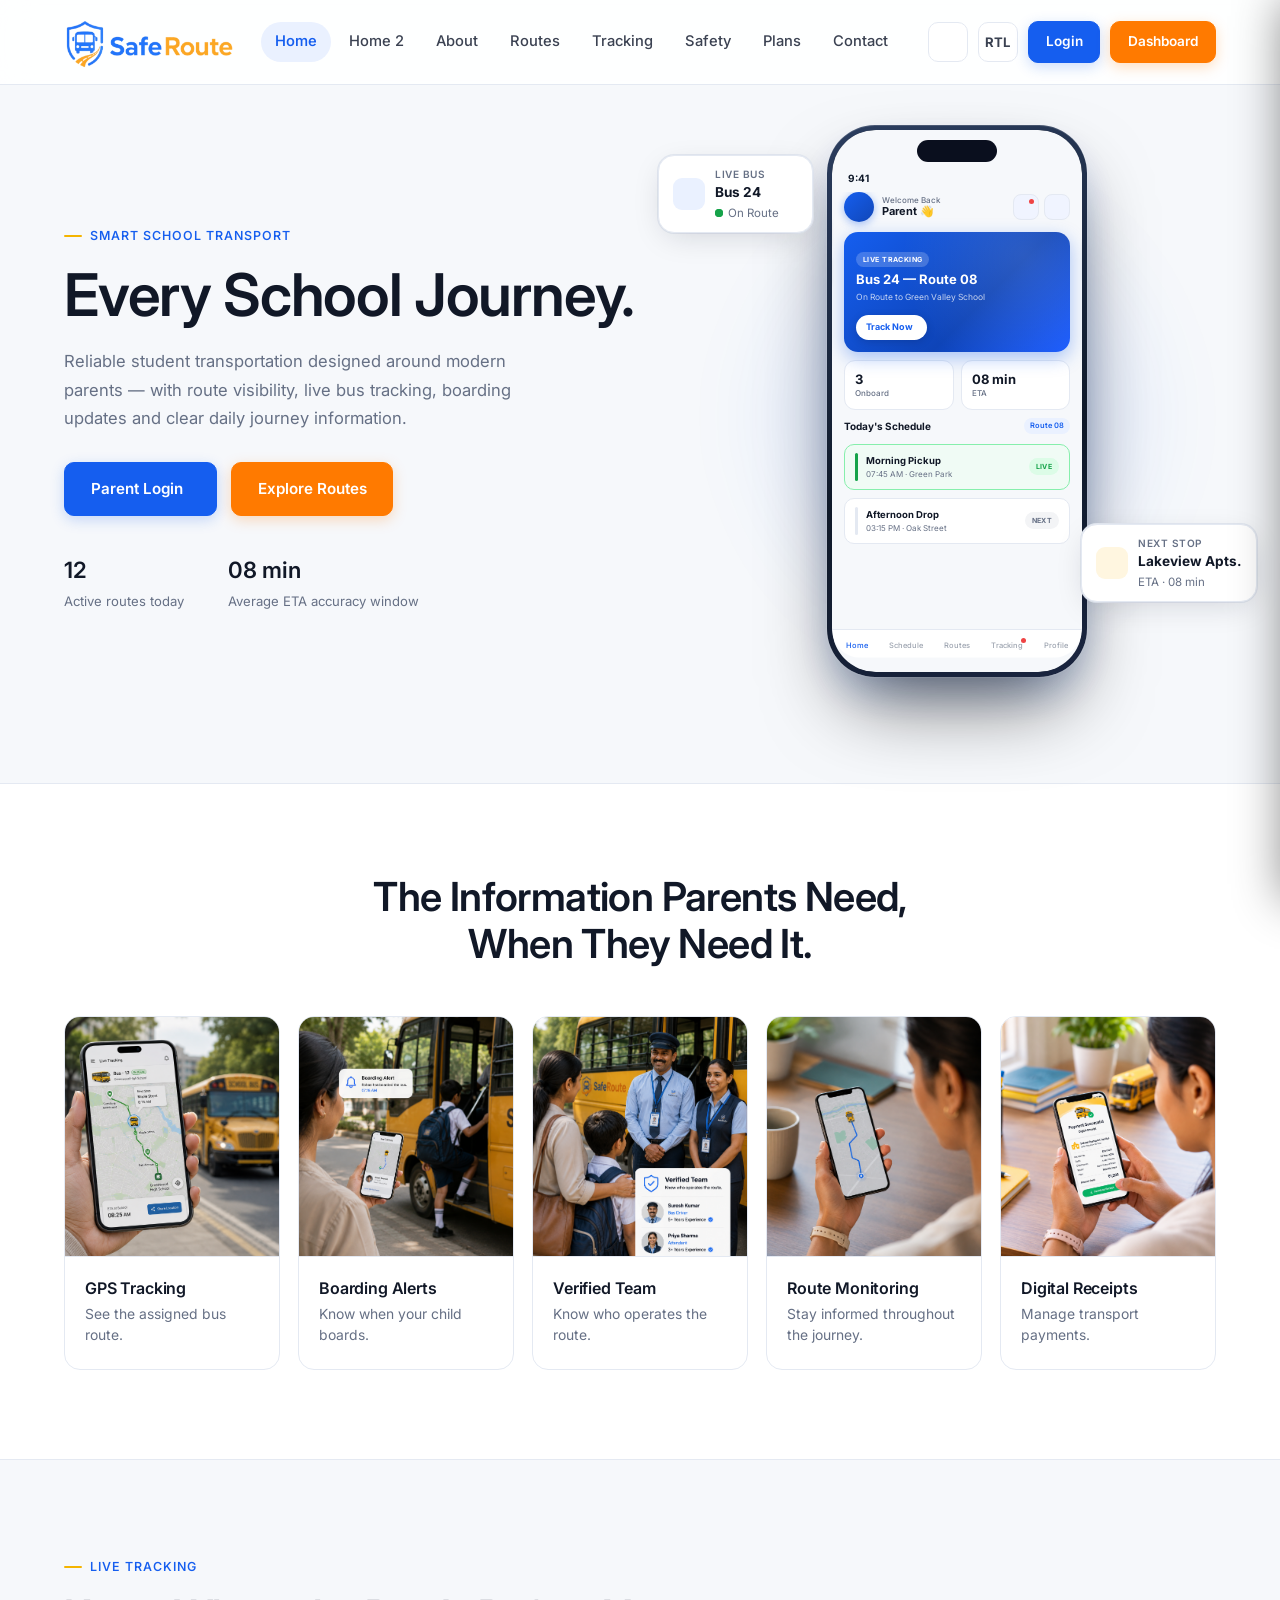
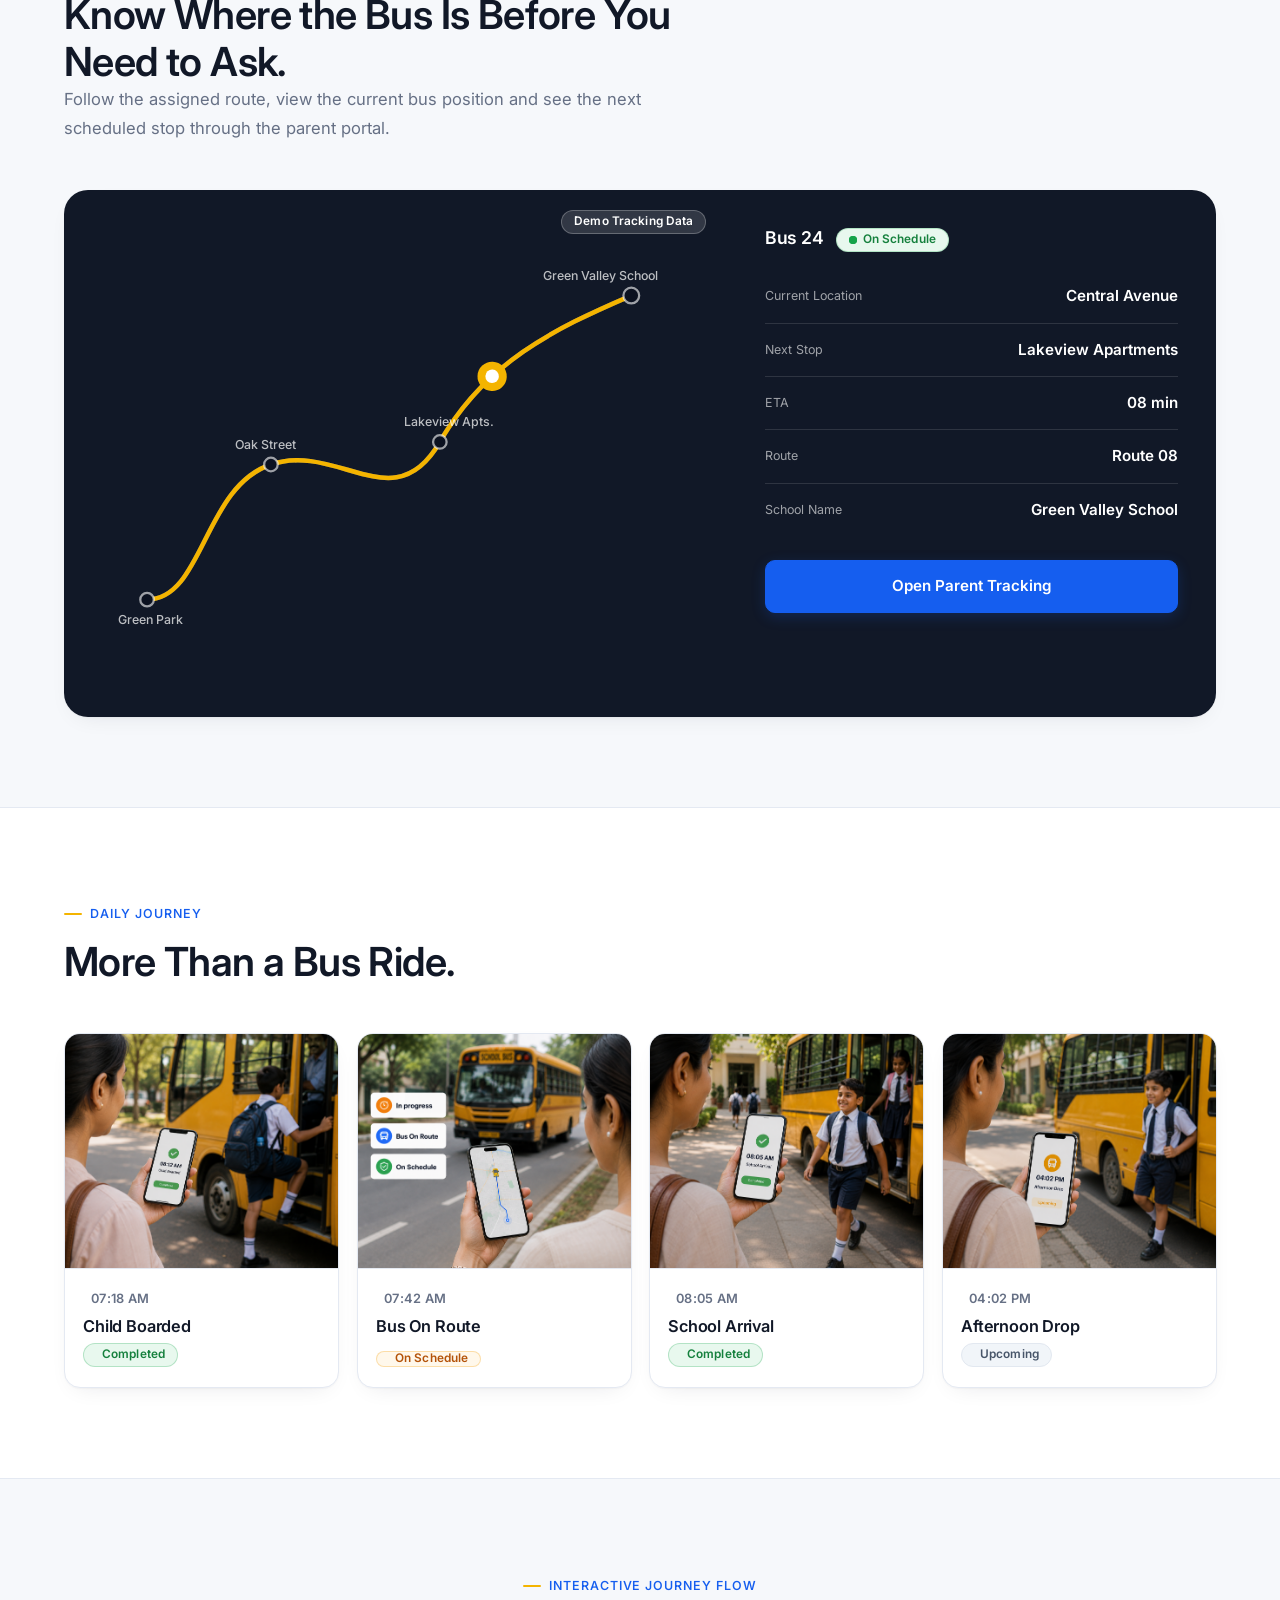
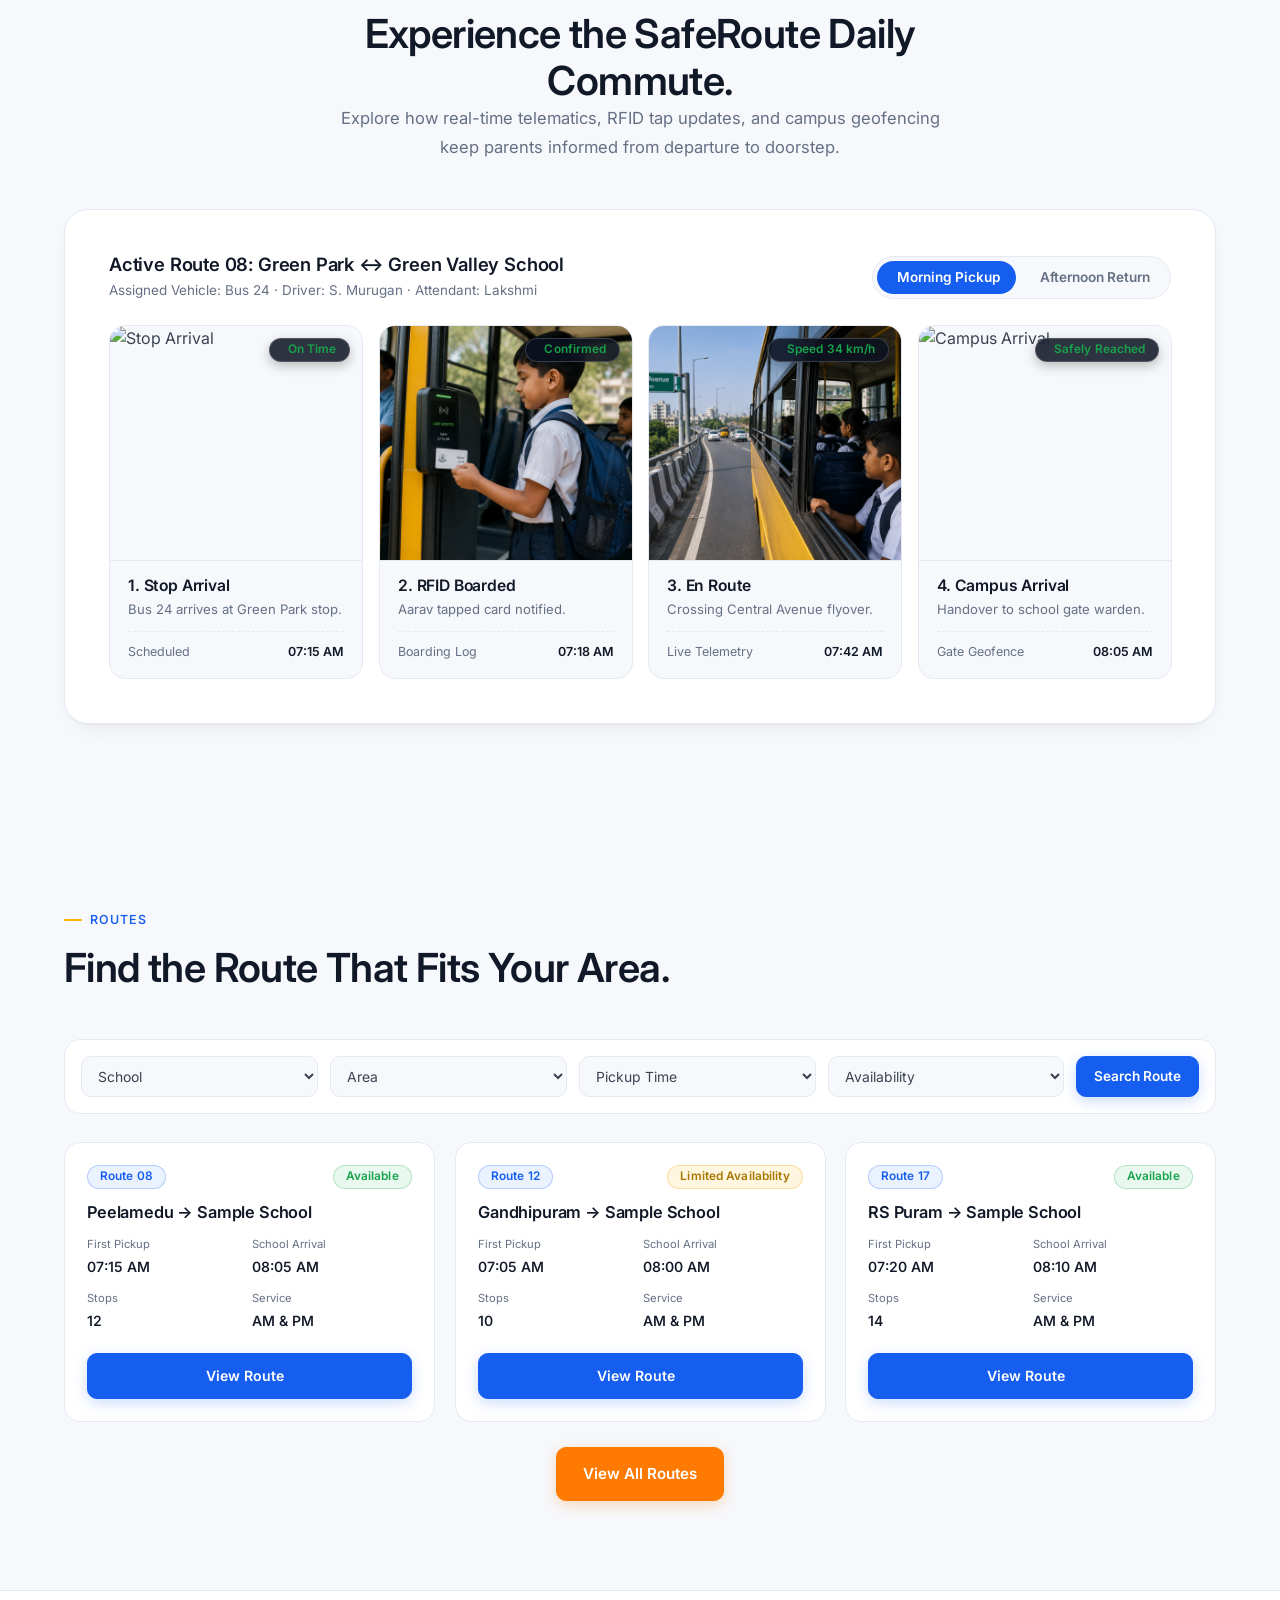
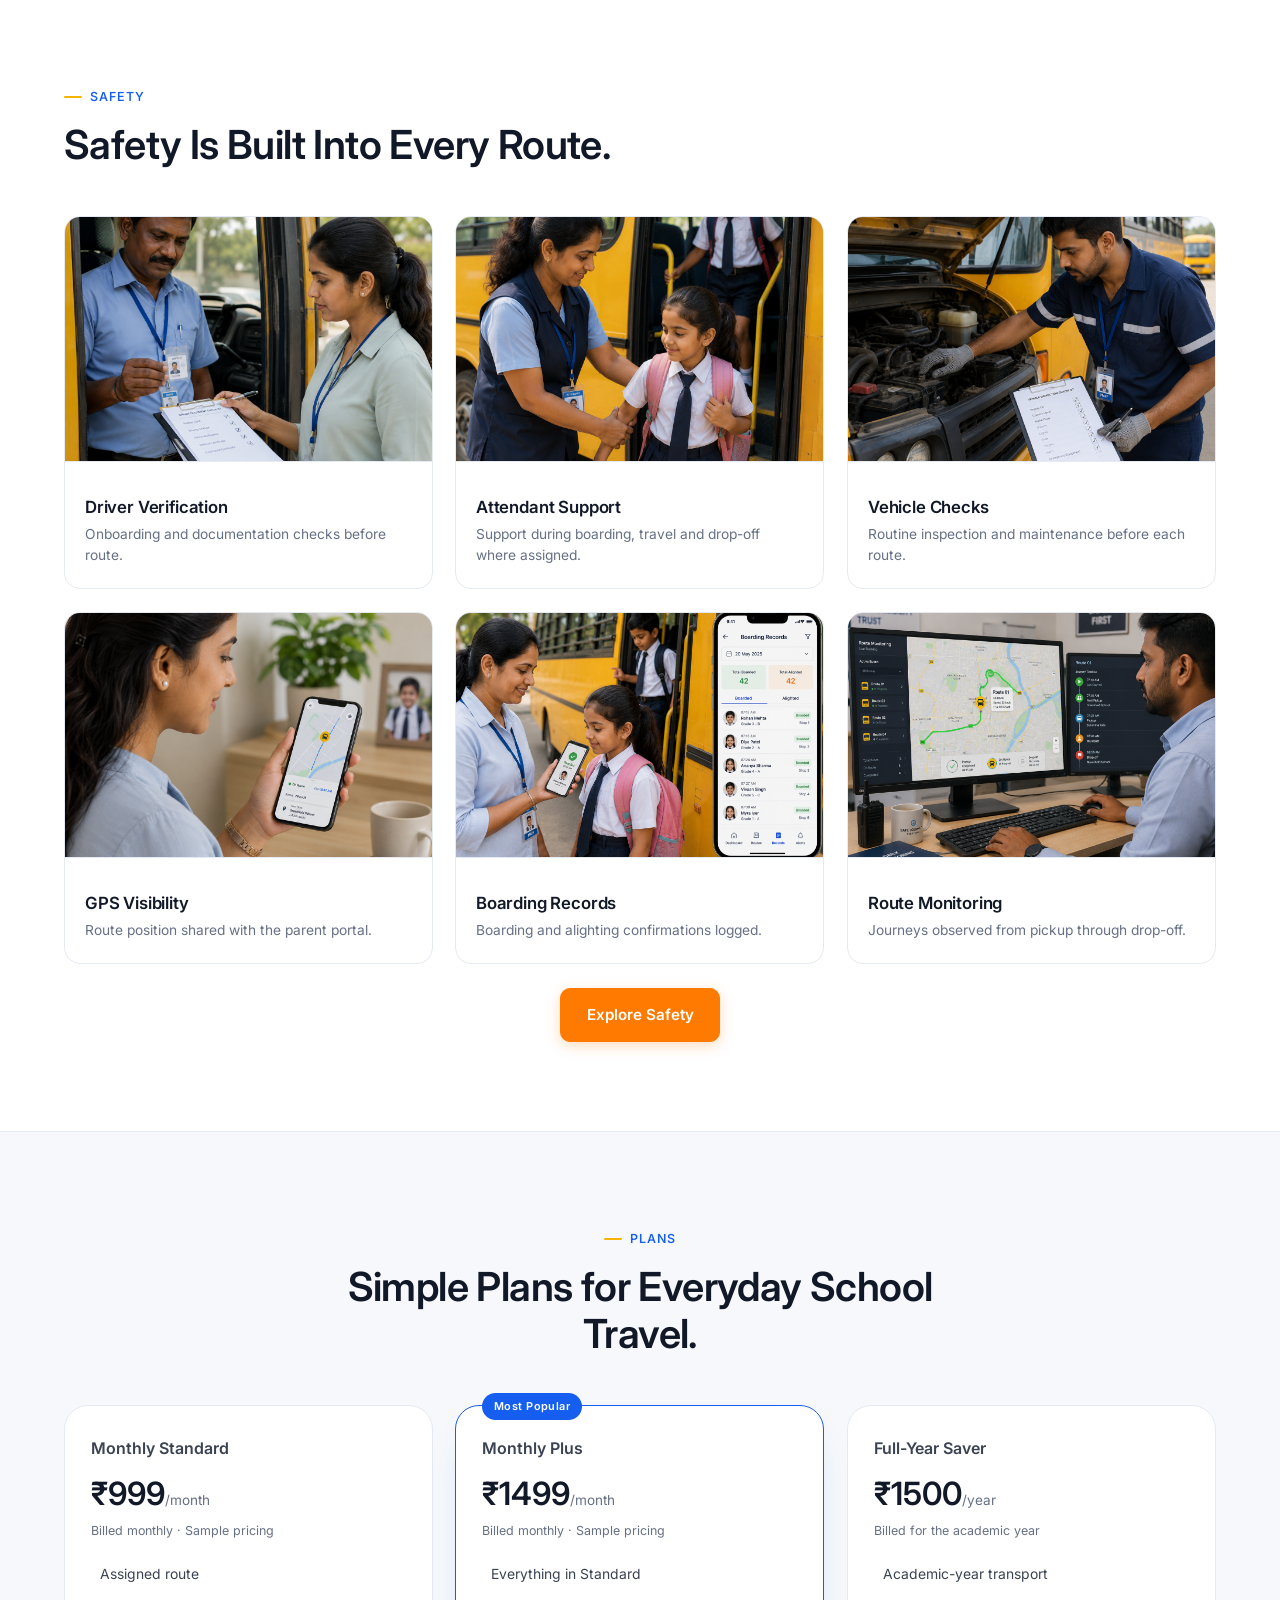
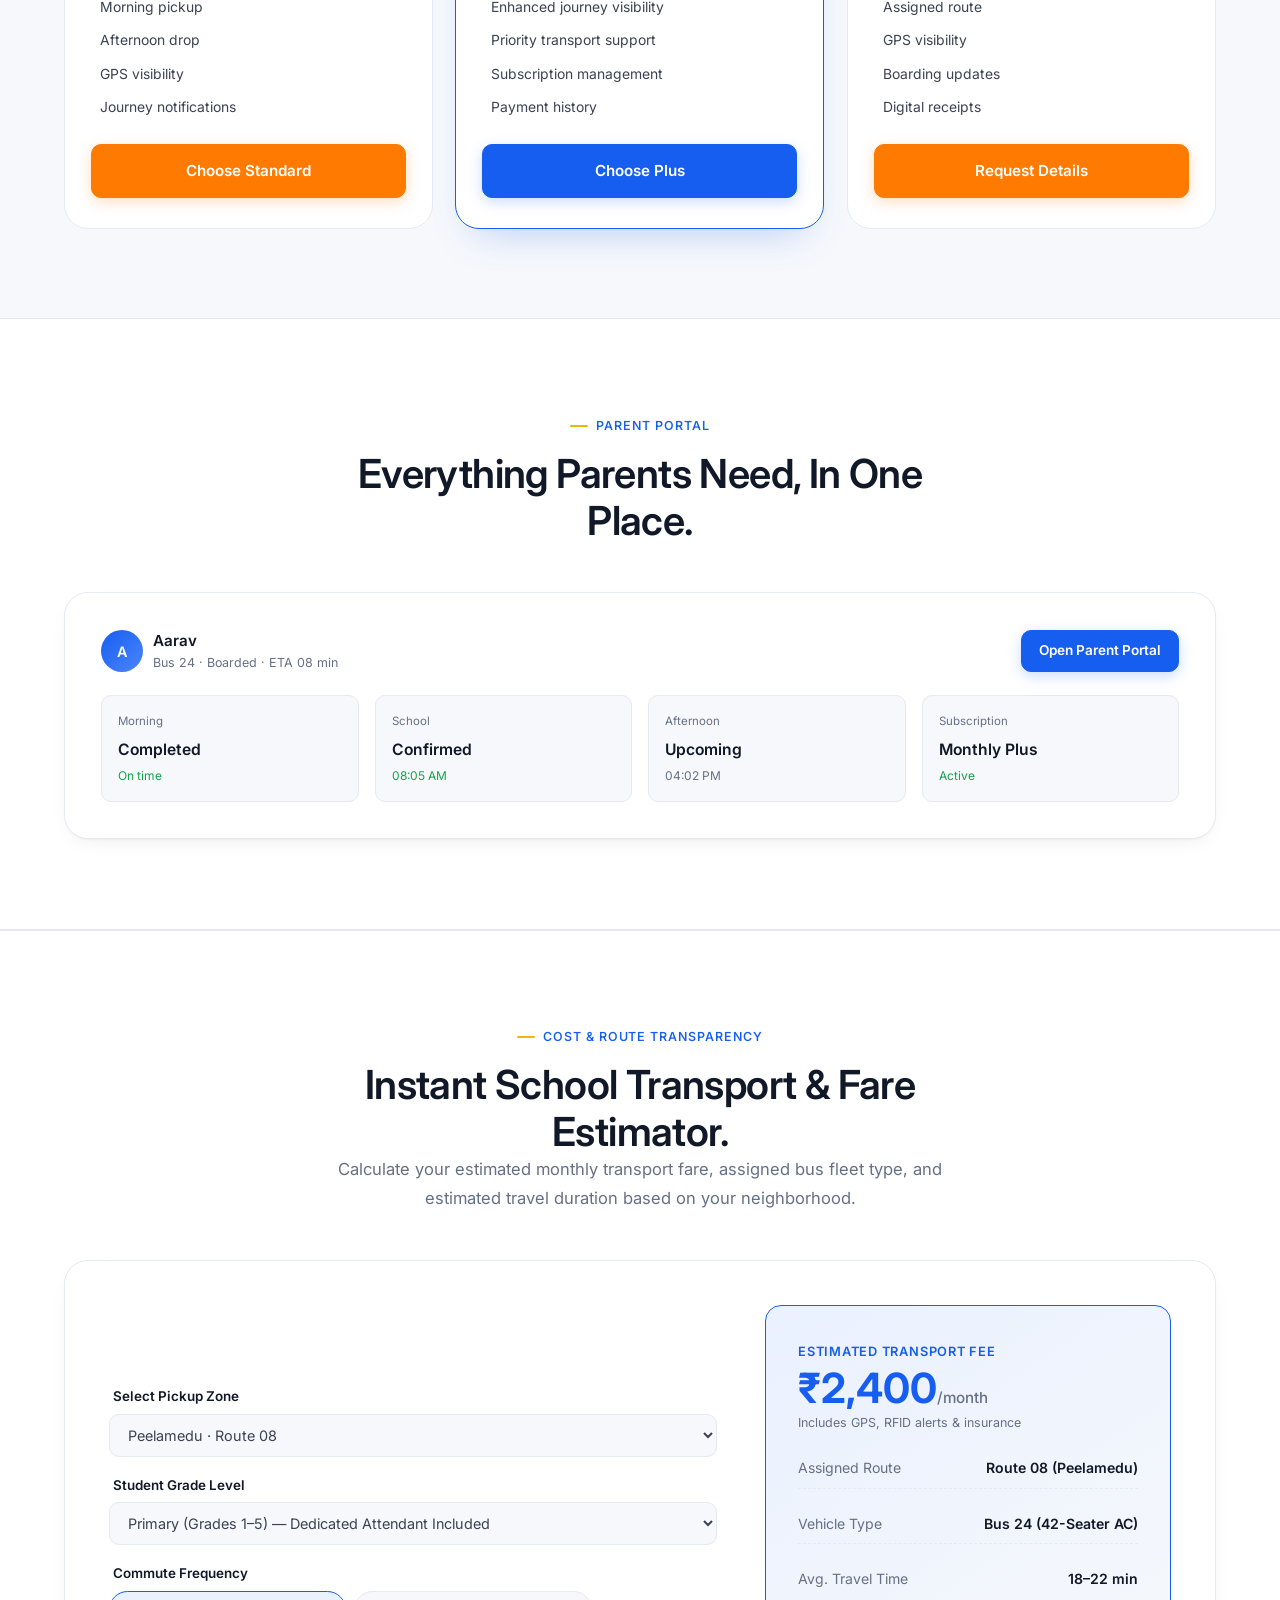
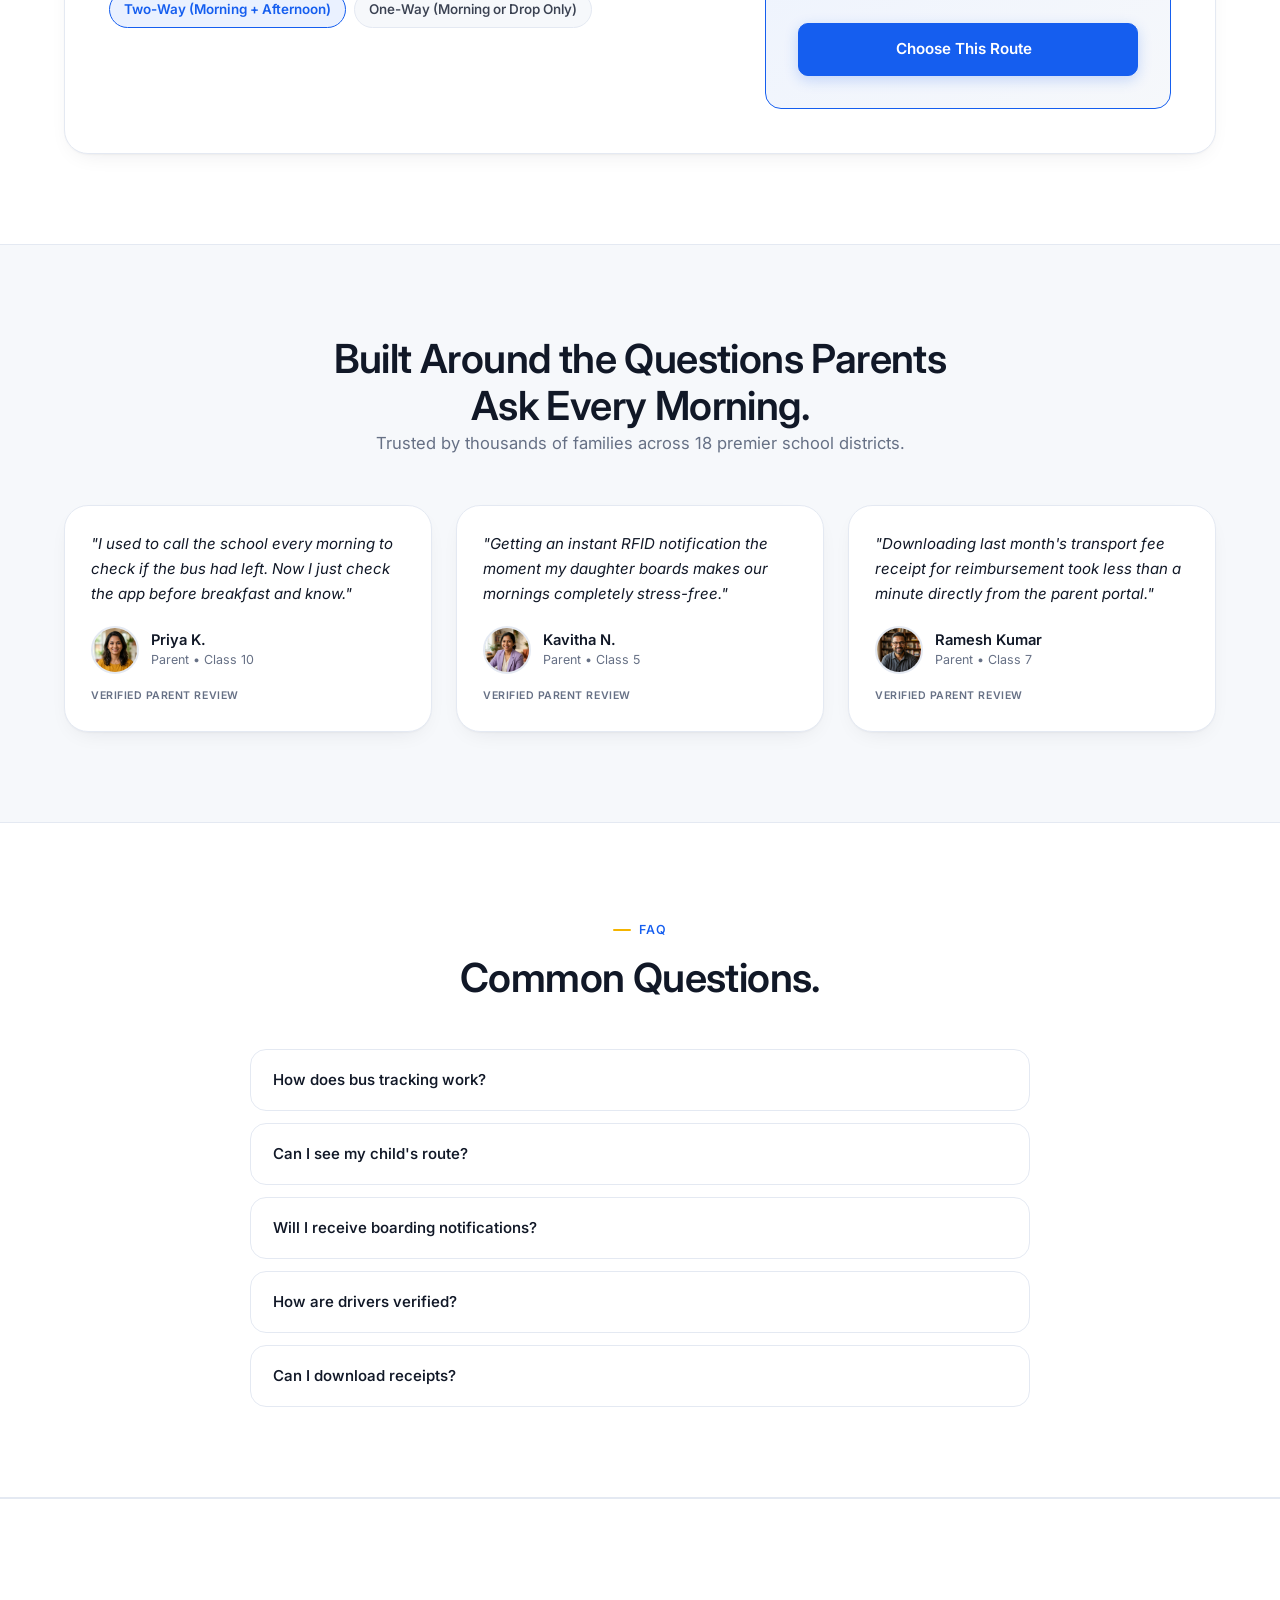
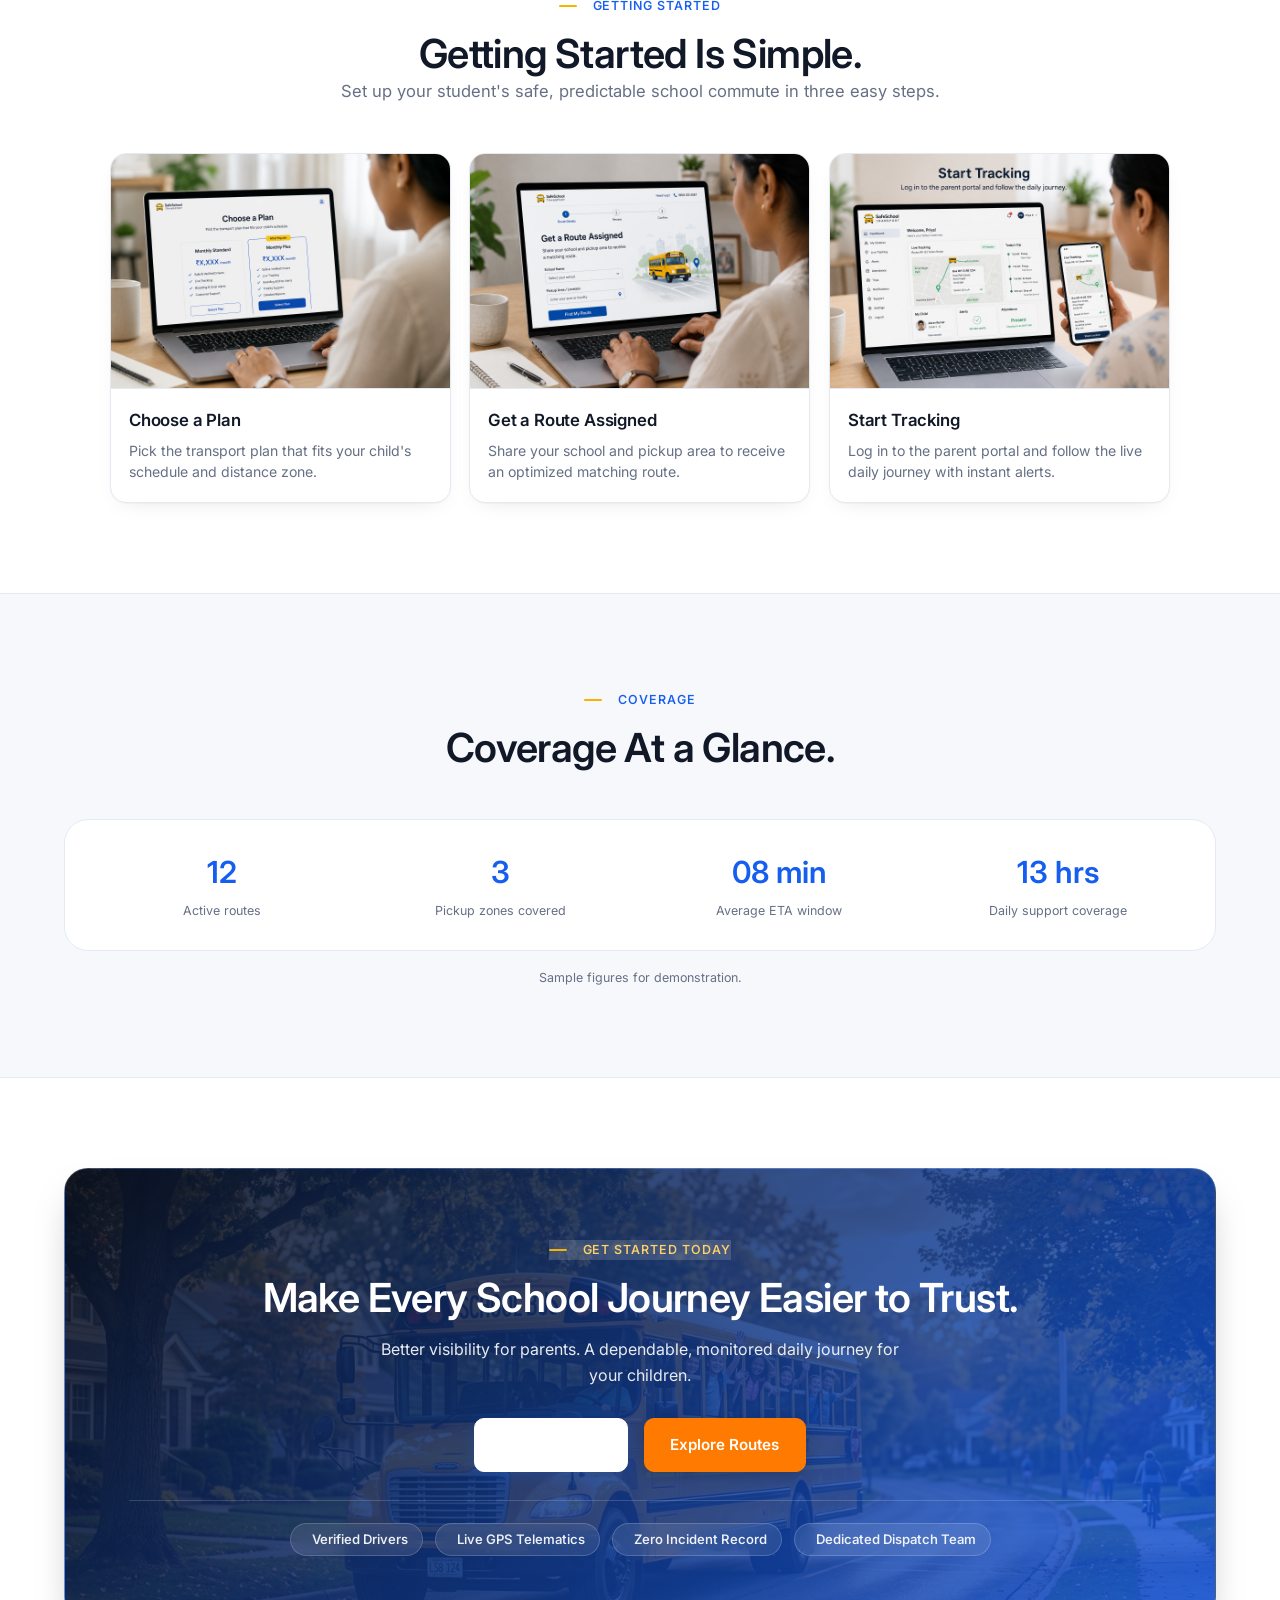
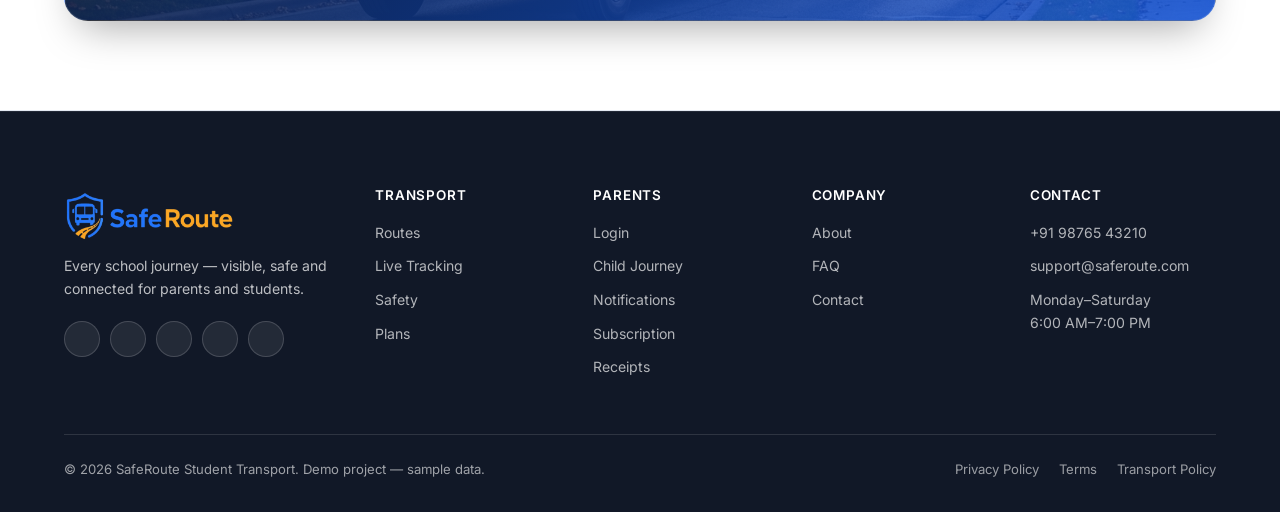
==== commit f33174c2: "refactor: implement global theme and direction persistence, enhance UI/UX with new assets, and resty" ====
--- a/index.html
+++ b/index.html
@@ -19,6 +19,14 @@
   <link rel="stylesheet" href="assets/css/responsive.css">
   <link rel="stylesheet" href="assets/css/dark-mode.css">
   <link rel="stylesheet" href="assets/css/rtl.css">
+  <script>
+    (function(){
+      var t = localStorage.getItem('saferoute-theme') || 'light';
+      var d = localStorage.getItem('saferoute-dir') || 'ltr';
+      document.documentElement.setAttribute('data-theme', t);
+      document.documentElement.setAttribute('dir', d);
+    })();
+  </script>
 </head>
 
 <body>
--- a/assets/css/style.css
+++ b/assets/css/style.css
@@ -795,7 +795,8 @@
   box-shadow: var(--shadow-card);
   transition: transform var(--dur-fast) var(--ease-out), border-color var(--dur-fast) var(--ease-out), box-shadow var(--dur-fast) var(--ease-out);
 }
-.journey-step::before{ display: none !important; }
+.journey-step::before,
+.journey-step::after{ display: none !important; content: none !important; }
 .journey-step:hover{
   transform: translateY(-4px);
   border-color: var(--color-primary);
@@ -3966,8 +3967,144 @@
   transform: scale(1.05);
 }
 
-
-
-
-
-
+/* ==========================================================================
+   Home 2 Hero Background Video & Visual Card Video
+   ========================================================================== */
+.hero--video-bg {
+  position: relative;
+  overflow: hidden;
+}
+.hero-video-bg-container {
+  position: absolute;
+  inset: 0;
+  width: 100%;
+  height: 100%;
+  z-index: 1;
+  pointer-events: none;
+  overflow: hidden;
+}
+.hero-video-bg-media {
+  width: 100%;
+  height: 100%;
+  object-fit: cover;
+  object-position: center;
+  opacity: 0.16;
+  filter: blur(1px);
+}
+[data-theme="dark"] .hero-video-bg-media {
+  opacity: 0.25;
+}
+.hero-video-bg-overlay {
+  position: absolute;
+  inset: 0;
+  background: linear-gradient(135deg, var(--surface-page) 15%, rgba(21, 94, 239, 0.06) 60%, var(--surface-page) 100%);
+  backdrop-filter: blur(1px);
+  -webkit-backdrop-filter: blur(1px);
+}
+[data-theme="dark"] .hero-video-bg-overlay {
+  background: linear-gradient(135deg, rgba(11, 17, 32, 0.88) 15%, rgba(14, 22, 38, 0.72) 60%, rgba(11, 17, 32, 0.94) 100%);
+}
+
+.hero-video-card-media {
+  width: 100%;
+  height: 100%;
+  object-fit: cover;
+  object-position: center;
+  border-radius: inherit;
+  display: block;
+}
+
+/* ==========================================================================
+   Contact Page: Dedicated Channels Grid & Cards
+   ========================================================================== */
+.contact-channels-grid {
+  display: grid;
+  grid-template-columns: repeat(3, 1fr);
+  gap: 24px;
+}
+.contact-channel-card {
+  background: var(--surface-card);
+  border: 1px solid var(--border-soft);
+  border-radius: var(--radius-lg);
+  padding: 32px 26px;
+  display: flex;
+  flex-direction: column;
+  align-items: flex-start;
+  gap: 16px;
+  box-shadow: var(--shadow-card);
+  transition: transform var(--dur-fast) var(--ease-out), border-color var(--dur-fast) var(--ease-out), box-shadow var(--dur-fast) var(--ease-out);
+}
+.contact-channel-card:hover {
+  transform: translateY(-5px);
+  border-color: var(--color-primary);
+  box-shadow: 0 16px 36px -10px rgba(21, 94, 239, 0.22);
+}
+.contact-channel-icon-wrap {
+  width: 52px;
+  height: 52px;
+  border-radius: var(--radius-sm);
+  display: flex;
+  align-items: center;
+  justify-content: center;
+  font-size: 1.35rem;
+  flex-shrink: 0;
+}
+.contact-channel-body {
+  display: flex;
+  flex-direction: column;
+  gap: 6px;
+  flex: 1;
+  width: 100%;
+}
+.contact-channel-body h4 {
+  font-size: 1.15rem;
+  font-weight: 700;
+  color: var(--text-heading);
+  margin-bottom: 2px;
+}
+.contact-channel-body p {
+  font-size: 0.88rem;
+  color: var(--text-muted);
+  line-height: 1.5;
+  margin-bottom: 8px;
+}
+.contact-channel-action {
+  font-size: 0.82rem;
+  font-weight: 650;
+  color: var(--color-primary);
+  display: inline-flex;
+  align-items: center;
+  gap: 4px;
+  margin-top: auto;
+  transition: gap var(--dur-fast) var(--ease-out);
+}
+.contact-channel-card:hover .contact-channel-action {
+  gap: 8px;
+}
+
+.contact-card-container {
+  max-width: 820px;
+  margin-inline: auto;
+  background: var(--surface-card);
+  border: 1.5px solid var(--border-soft);
+  border-radius: var(--radius-lg);
+  padding: clamp(2rem, 5vw, 3.5rem);
+  box-shadow: var(--shadow-card);
+  transition: border-color var(--dur-fast) var(--ease-out), box-shadow var(--dur-fast) var(--ease-out);
+}
+.contact-card-container:hover {
+  border-color: var(--color-primary);
+  box-shadow: var(--shadow-float);
+}
+.contact-card-header {
+  margin-bottom: 2rem;
+}
+.contact-card-header .eyebrow {
+  margin-inline: auto;
+}
+
+
+
+
+
+
--- a/assets/css/responsive.css
+++ b/assets/css/responsive.css
@@ -53,7 +53,7 @@
   .calc-grid { grid-template-columns: 1fr; }
 }
 
-@media (min-width: 769px) and (max-width: 1024px) {
+@media (min-width: 769px) and (max-width: 991px) {
   /* 2-Column Layout for Tablet / Tab View */
   .feature-grid,
   .feature-grid.cols-3,
@@ -69,6 +69,7 @@
   .testimonial-grid,
   .dash-grid,
   .bento-grid,
+  .contact-channels-grid,
   .lifecycle-steps-grid,
   .telematics-grid,
   .step-flow,
@@ -100,6 +101,7 @@
   .testimonial-grid > :last-child:nth-child(odd),
   .dash-grid > :last-child:nth-child(odd),
   .bento-grid > :last-child:nth-child(odd),
+  .contact-channels-grid > :last-child:nth-child(odd),
   .lifecycle-steps-grid > :last-child:nth-child(odd),
   .telematics-grid > :last-child:nth-child(odd),
   .landmarks-grid > :last-child:nth-child(odd),
@@ -150,6 +152,7 @@
   .dash-grid,
   .footer-grid,
   .bento-grid,
+  .contact-channels-grid,
   .editorial-block,
   .form-grid-2,
   .lifecycle-steps-grid,
--- a/assets/css/rtl.css
+++ b/assets/css/rtl.css
@@ -12,7 +12,8 @@
 [dir="rtl"] .hero-actions,
 [dir="rtl"] .footer-bottom-links{ flex-direction: row-reverse; }
 
-[dir="rtl"] .journey-step::before{ direction: ltr; display:inline-block; }
+[dir="rtl"] .journey-step::before,
+[dir="rtl"] .journey-step::after{ display: none !important; content: none !important; }
 
 [dir="rtl"] .faq-question{ flex-direction: row-reverse; }
 
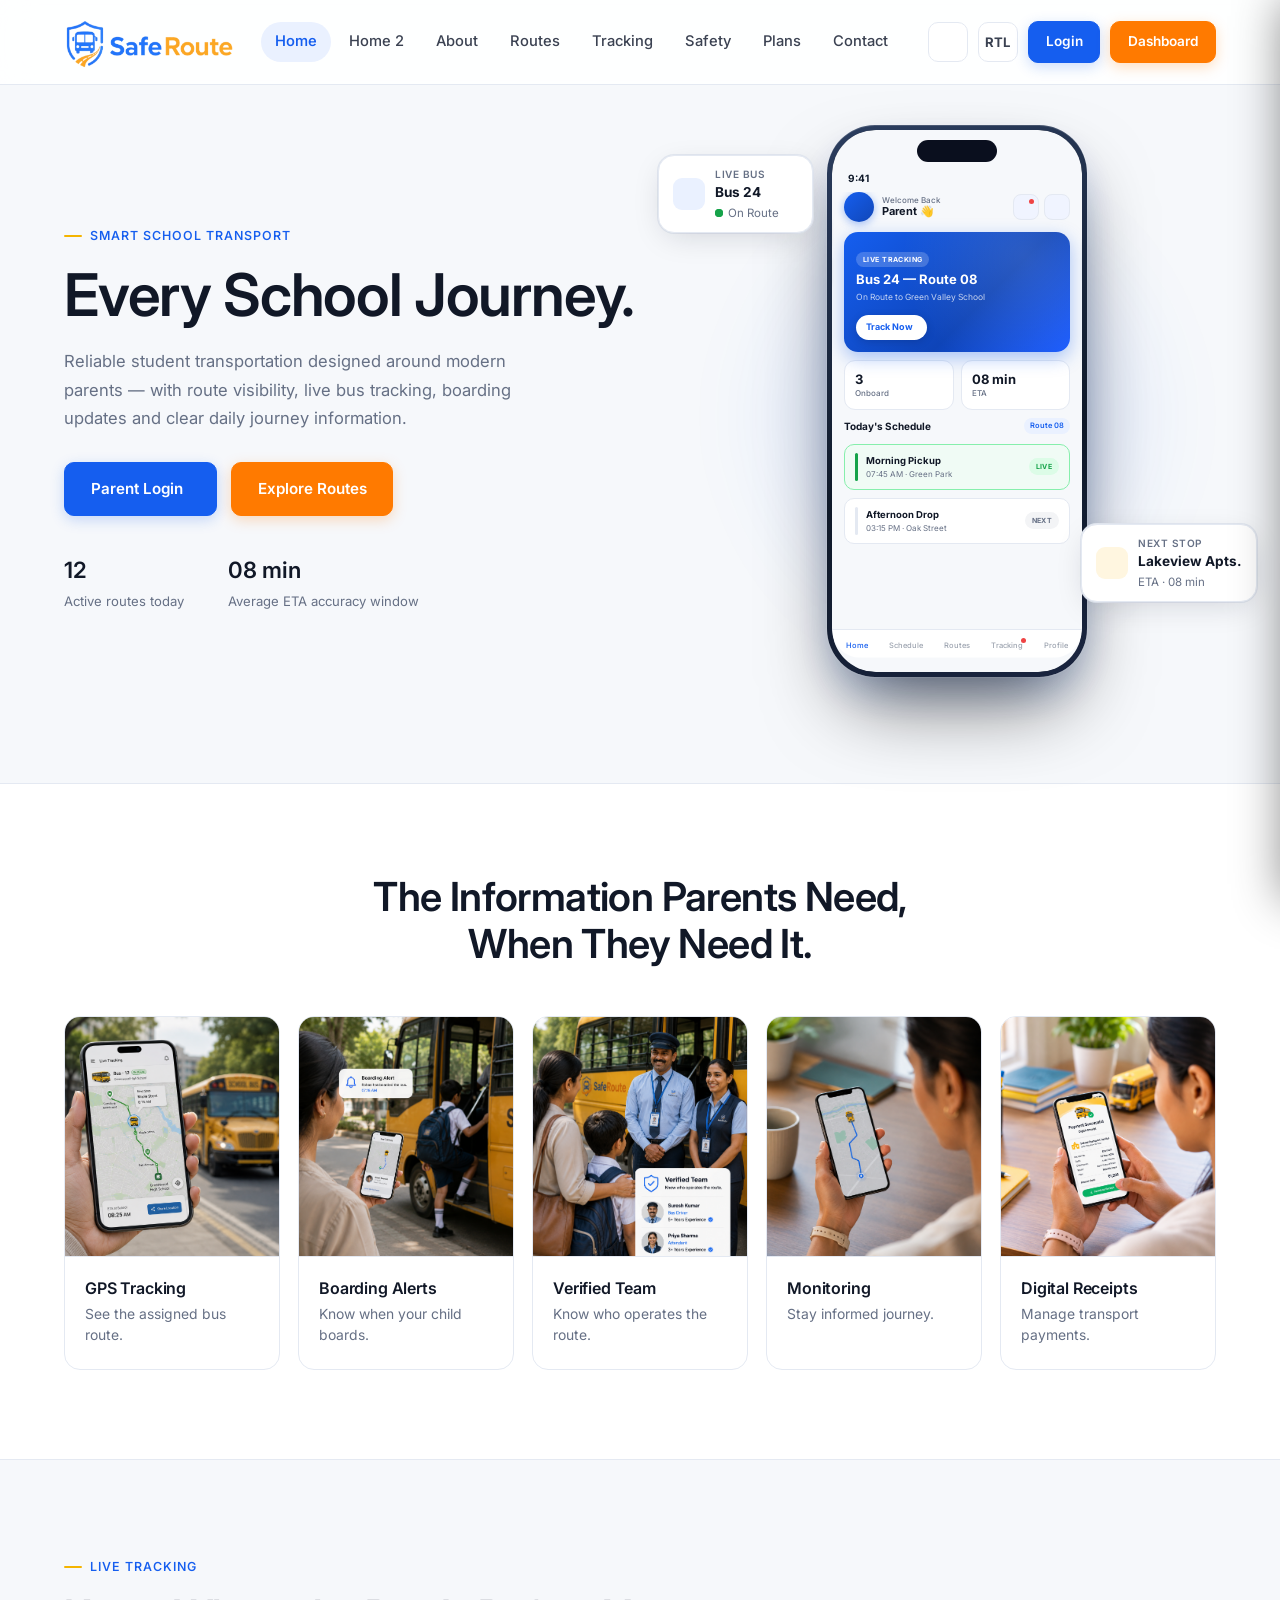
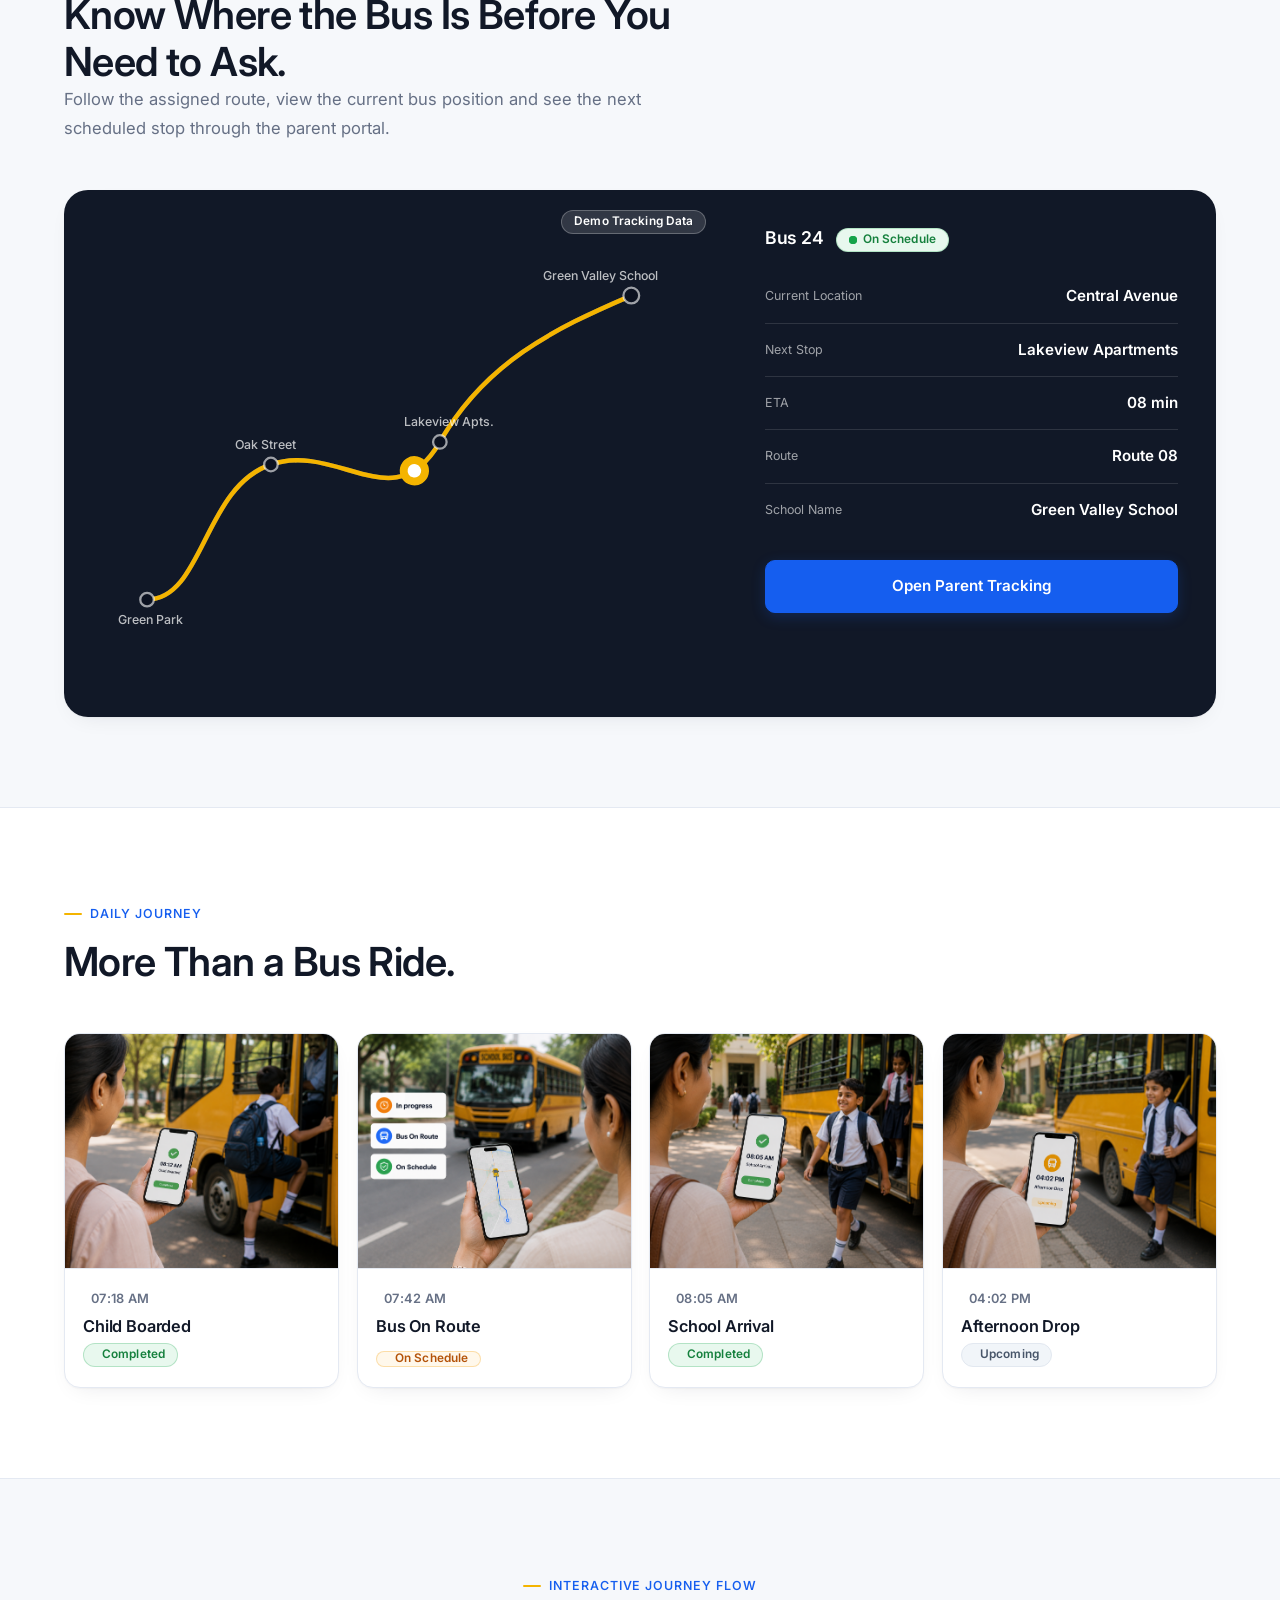
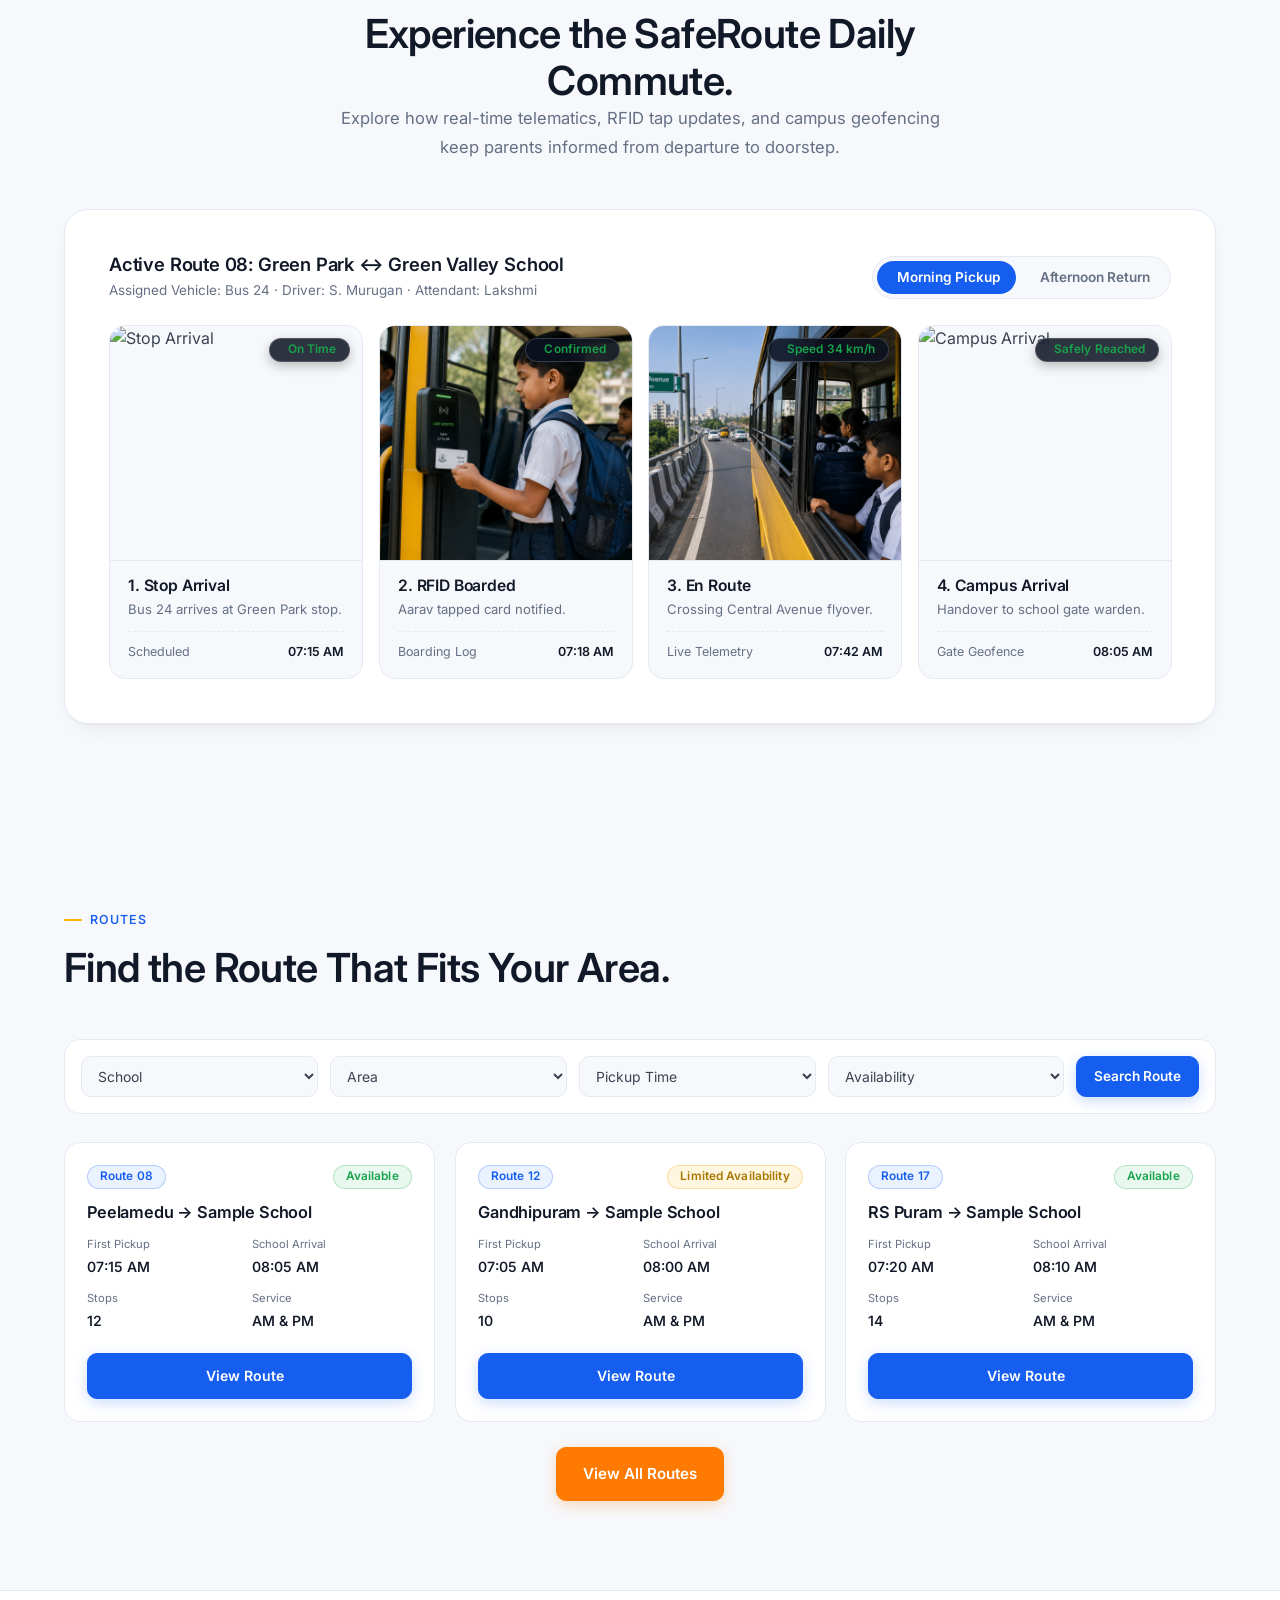
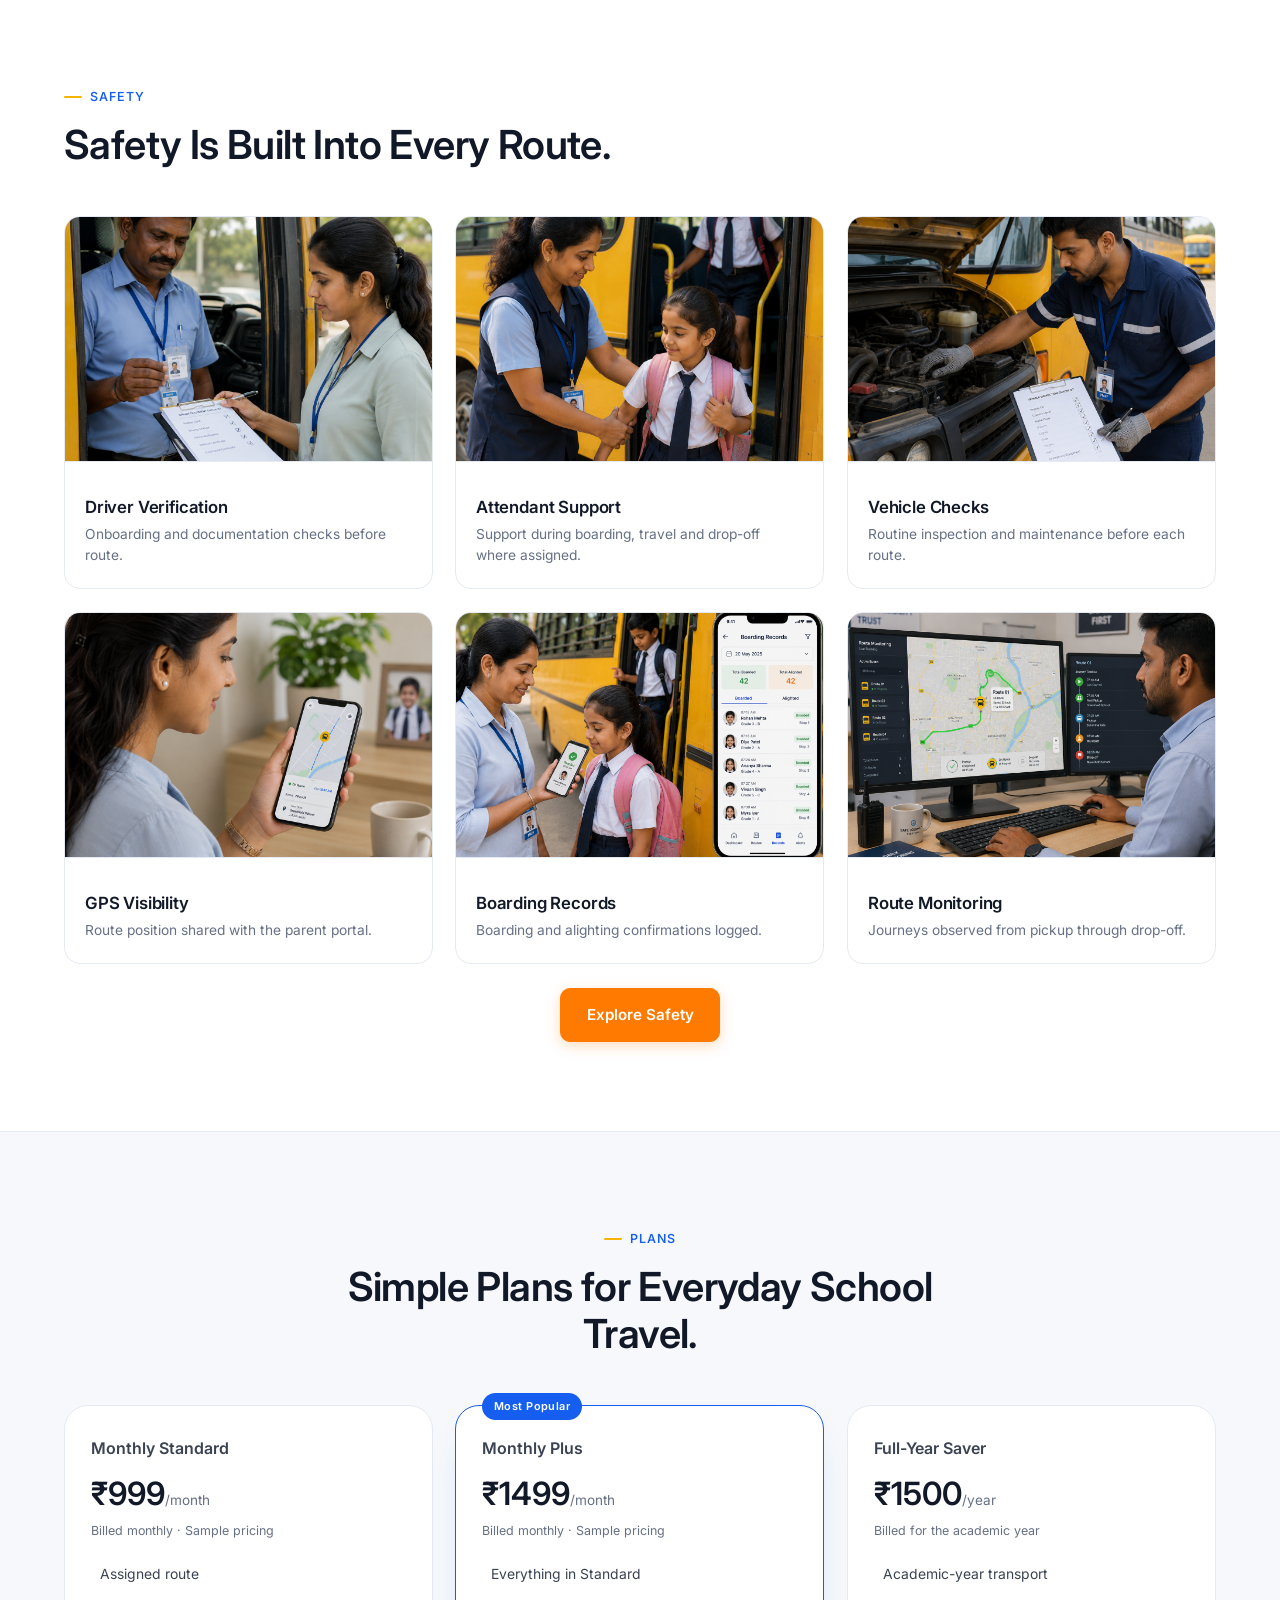
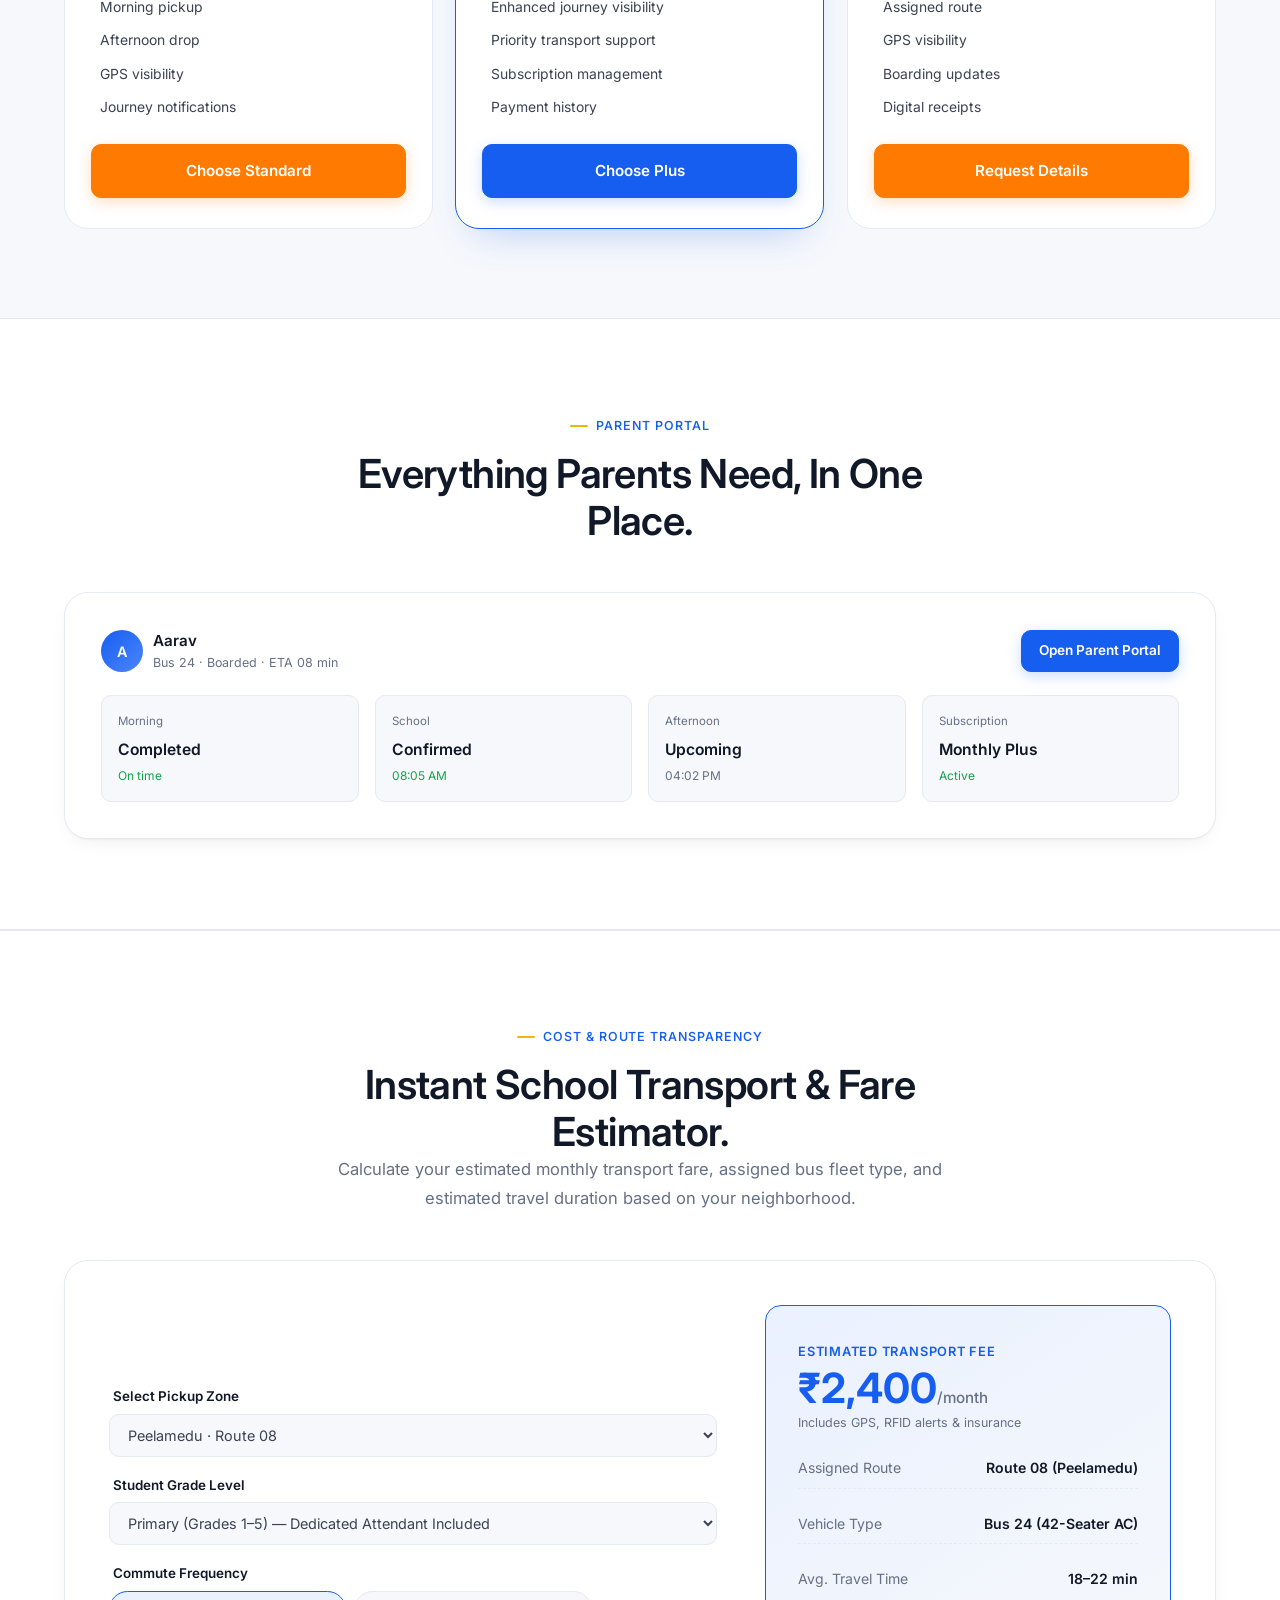
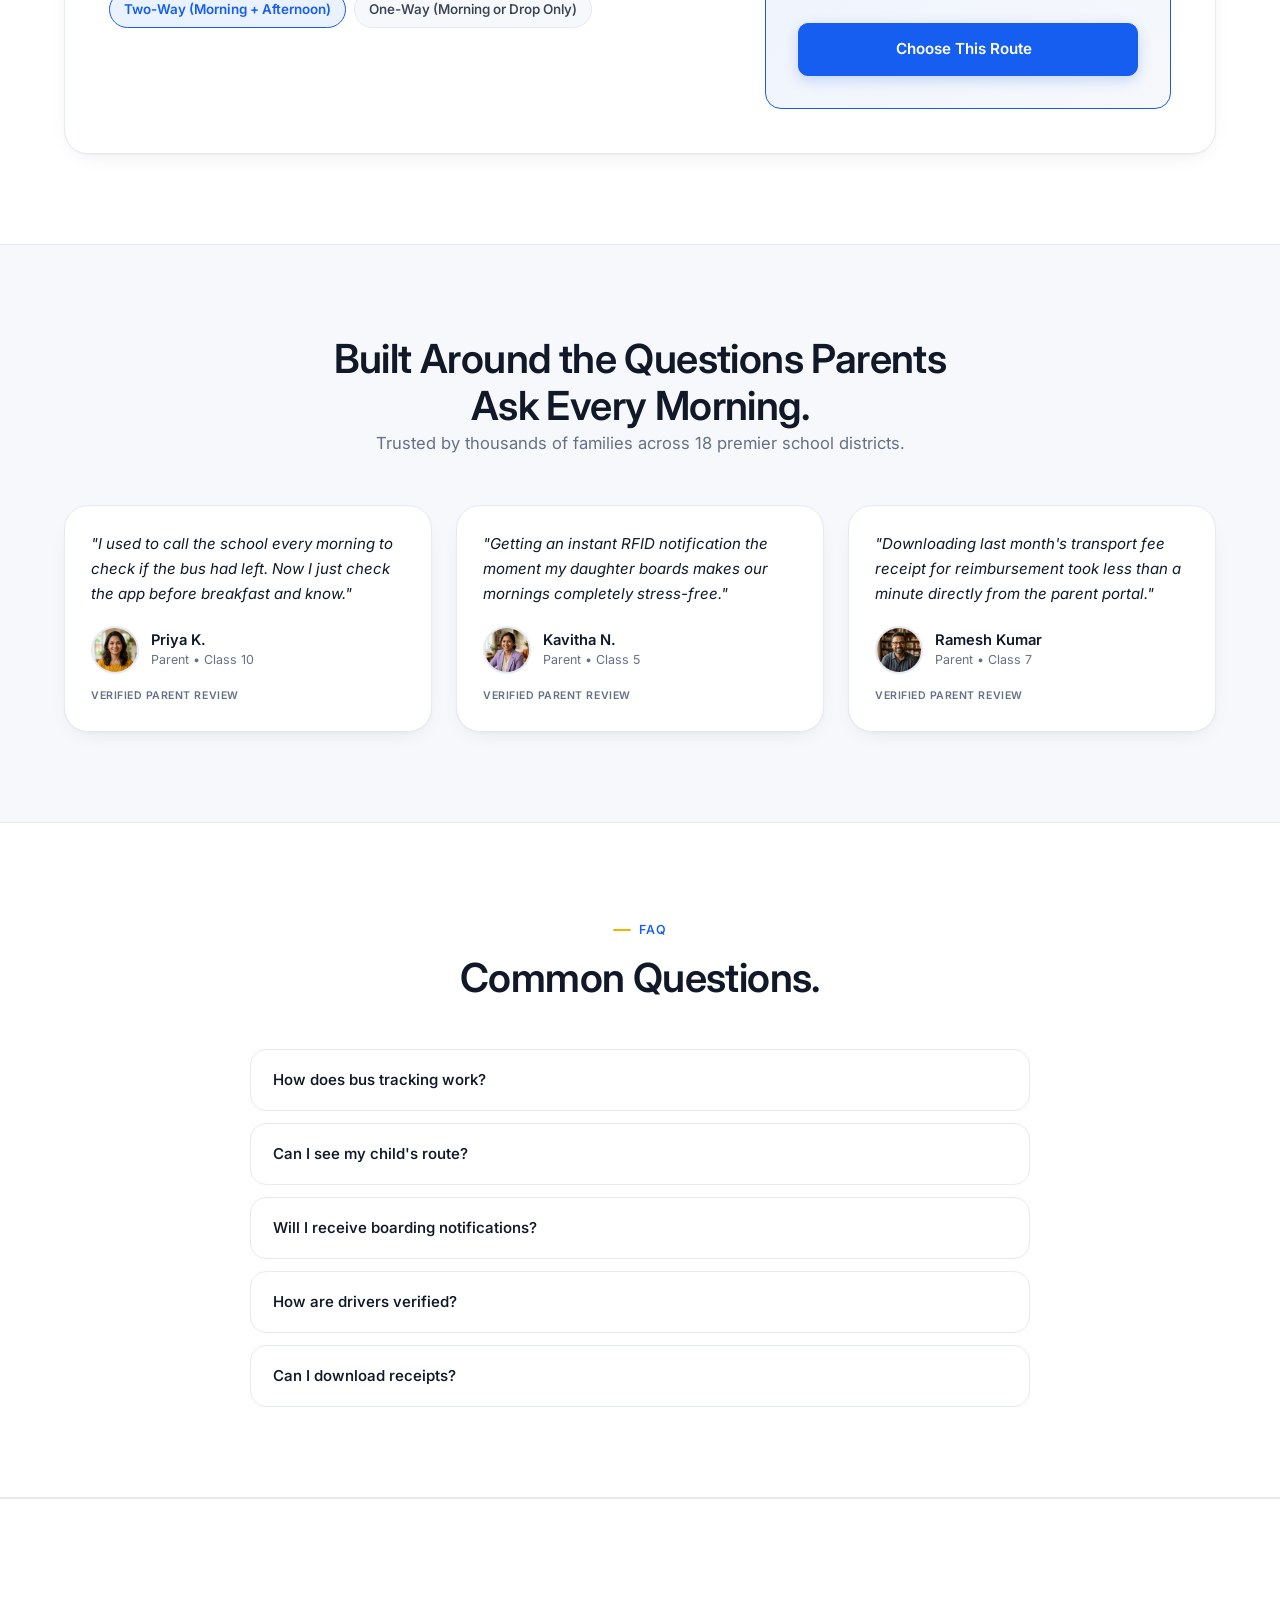
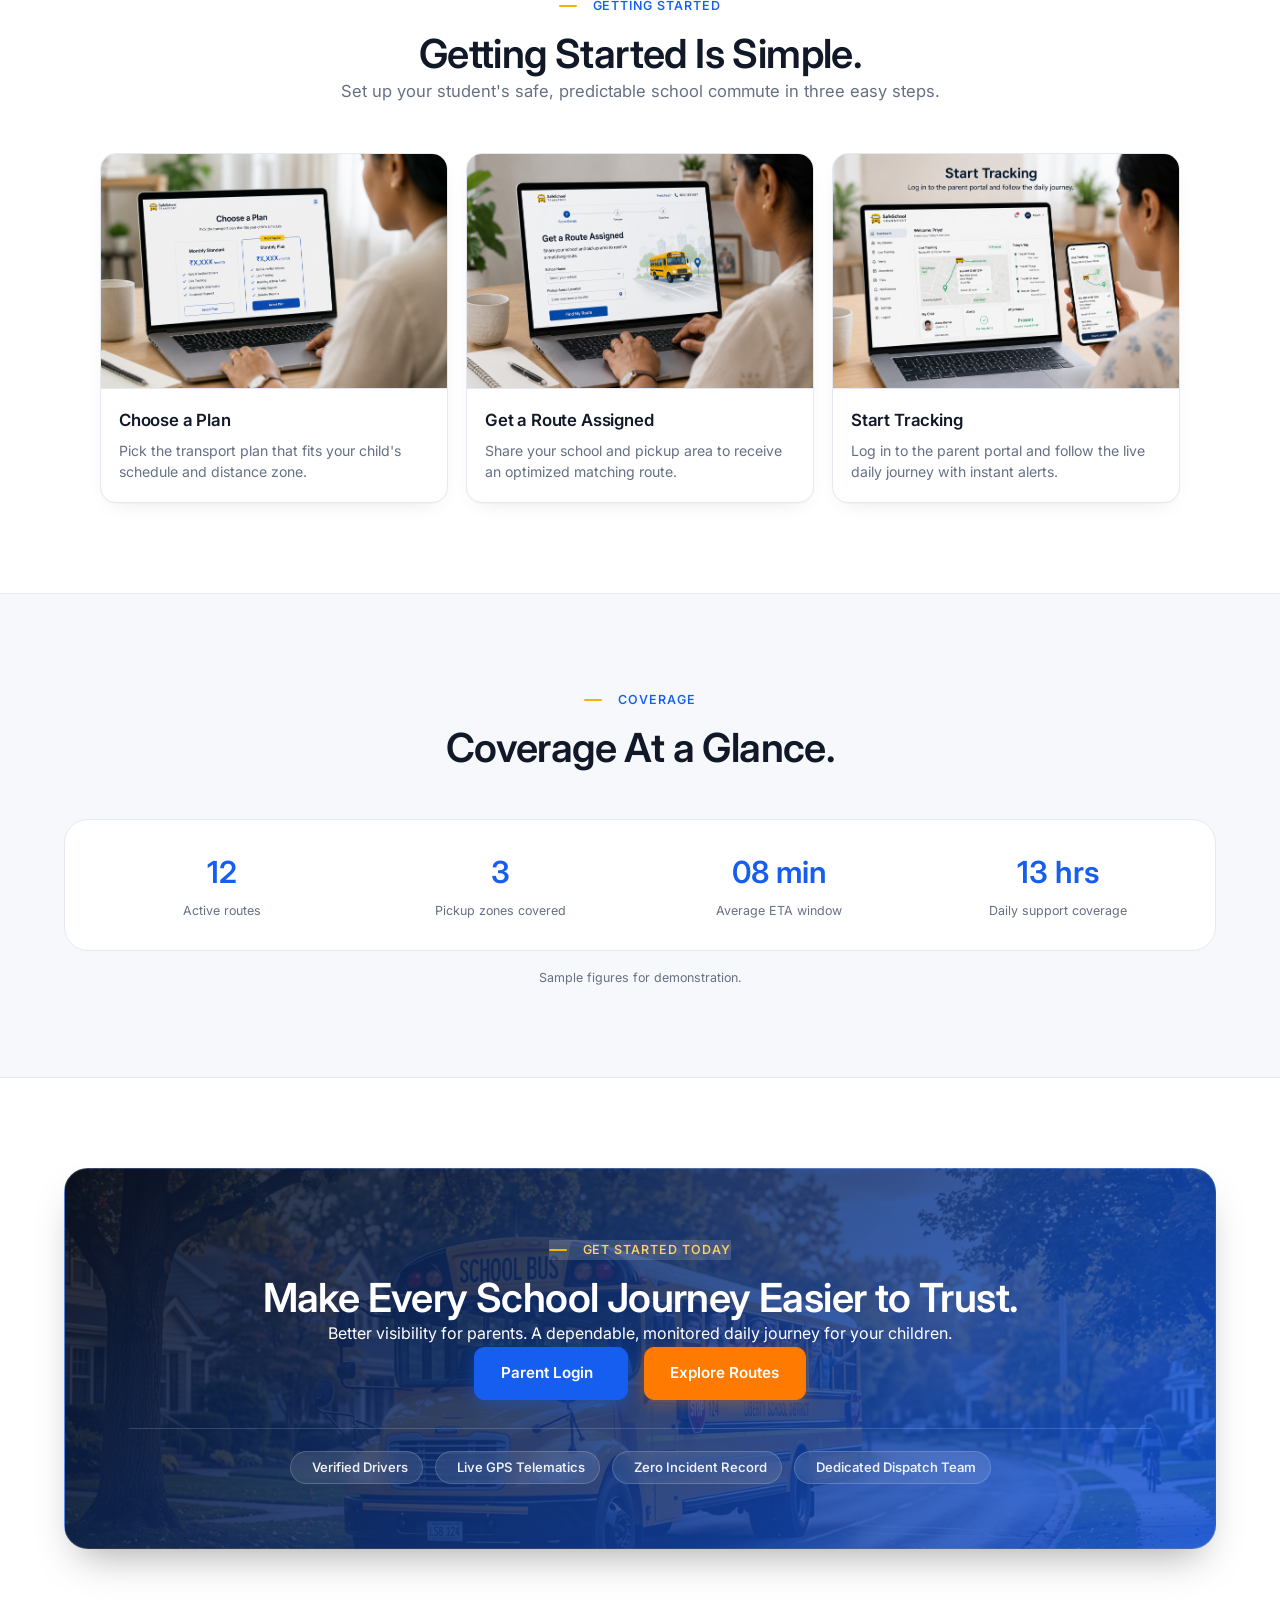
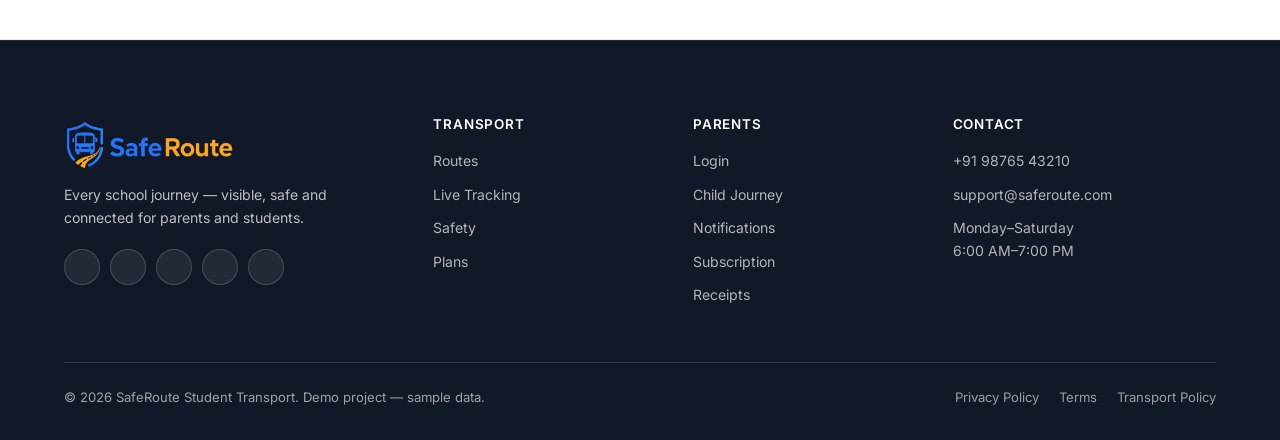
==== commit 09edcce6: "refactor: transition editorial hero to centered layout with updated styling and secondary navigation" ====
--- a/index.html
+++ b/index.html
@@ -240,8 +240,8 @@
         <div class="feature-card" data-reveal="fade-up">
           <div class="card-media-banner"><img src="assets/ai/home/Route-Monitoring.png" alt="Route Monitoring"></div>
           <div class="feature-card-body">
-            <h3>Route Monitoring</h3>
-            <p>Stay informed throughout the journey.</p>
+            <h3>Monitoring</h3>
+            <p>Stay informed journey.</p>
           </div>
         </div>
         <div class="feature-card" data-reveal="fade-up">
--- a/assets/css/style.css
+++ b/assets/css/style.css
@@ -1161,11 +1161,32 @@
   box-shadow: 0 20px 40px -15px rgba(0, 0, 0, 0.35);
 }
 .final-cta h2{ color:#fff; }
-.final-cta p{ color: rgba(255,255,255,0.9); max-width: 52ch; margin-inline:auto; margin-block: 16px 30px; }
-.final-cta .btn-secondary-custom{ background: #FF7A00; color:#fff !important; border-color: #FF7A00; box-shadow: 0 4px 14px rgba(0,0,0,0.2); }
-.final-cta .btn-secondary-custom:hover{ background: #E66500; border-color: #E66500; color:#fff !important; }
-.final-cta .btn-primary-custom{ background:#fff; color: var(--color-primary); border-color:#fff; }
-.final-cta .btn-primary-custom:hover{ background: rgba(255,255,255,0.9); color: var(--color-primary-dark); }
+.final-cta .btn-primary-custom{
+  background: var(--color-primary);
+  color: #fff !important;
+  border-color: var(--color-primary);
+  box-shadow: 0 4px 16px rgba(21, 94, 239, 0.4);
+}
+.final-cta .btn-primary-custom:hover{
+  background: var(--color-primary-dark);
+  border-color: var(--color-primary-dark);
+  color: #fff !important;
+  transform: translateY(-2px);
+  box-shadow: 0 8px 22px rgba(21, 94, 239, 0.5);
+}
+.final-cta .btn-secondary-custom{
+  background: #FF7A00;
+  color: #fff !important;
+  border-color: #FF7A00;
+  box-shadow: 0 4px 16px rgba(255, 122, 0, 0.35);
+}
+.final-cta .btn-secondary-custom:hover{
+  background: #E66500;
+  border-color: #E66500;
+  color: #fff !important;
+  transform: translateY(-2px);
+  box-shadow: 0 8px 22px rgba(255, 122, 0, 0.45);
+}
 
 /* ==========================================================================
    Footer
@@ -1181,10 +1202,11 @@
 }
 .footer-grid{
   display: grid;
-  grid-template-columns: 1.5fr repeat(4, 1fr);
-  gap: 36px 32px;
+  grid-template-columns: 1.5fr 1fr 1fr 1.2fr;
+  gap: 36px 40px;
   margin-bottom: 44px;
   align-items: flex-start;
+  width: 100%;
 }
 .footer-brand{
   display: flex;
@@ -1424,11 +1446,11 @@
   background-image: url('../image/about-mission.jpg');
 }
 
-/* ---- Journey timeline column modifiers (desktop only — mobile/tablet keep base rules) ---- */
-@media (min-width: 1025px){
-  .journey-timeline.cols-3{ grid-template-columns: repeat(3, 1fr); max-width: 1060px; margin-inline: auto; }
-  .journey-timeline.cols-5{ grid-template-columns: repeat(5, 1fr); }
-  .journey-timeline.cols-8{ grid-template-columns: repeat(4, 1fr); }
+/* ---- Journey timeline column modifiers (desktop & tablet 992px+) ---- */
+@media (min-width: 992px){
+  .journey-timeline.cols-3{ grid-template-columns: repeat(3, 1fr) !important; max-width: 1080px; margin-inline: auto; width: 100%; }
+  .journey-timeline.cols-5{ grid-template-columns: repeat(5, 1fr) !important; width: 100%; }
+  .journey-timeline.cols-8{ grid-template-columns: repeat(4, 1fr) !important; width: 100%; }
 }
 
 .journey-timeline.cols-3 .journey-step{
@@ -2480,8 +2502,10 @@
    ========================================================================== */
 .telemetry-cockpit-grid{
   display: grid;
-  grid-template-columns: repeat(4, 1fr);
+  grid-template-columns: repeat(2, 1fr);
   gap: 1.5rem;
+  max-width: 960px;
+  margin-inline: auto;
 }
 .telemetry-widget-card{
   background: var(--surface-card);
@@ -3968,13 +3992,20 @@
 }
 
 /* ==========================================================================
-   Home 2 Hero Background Video & Visual Card Video
-   ========================================================================== */
-.hero--video-bg {
+   Home 2 Centered Full-Width Hero Background Video
+   ========================================================================== */
+.hero--video-center {
   position: relative;
+  min-height: clamp(520px, 80vh, 760px);
+  display: flex;
+  align-items: center;
+  justify-content: center;
+  text-align: center;
+  padding-block: clamp(4.5rem, 10vw, 8rem);
   overflow: hidden;
-}
-.hero-video-bg-container {
+  background: #0B1120;
+}
+.hero--video-center .hero-video-bg-container {
   position: absolute;
   inset: 0;
   width: 100%;
@@ -3983,35 +4014,78 @@
   pointer-events: none;
   overflow: hidden;
 }
-.hero-video-bg-media {
+.hero--video-center .hero-video-bg-media {
   width: 100%;
   height: 100%;
   object-fit: cover;
   object-position: center;
-  opacity: 0.16;
-  filter: blur(1px);
-}
-[data-theme="dark"] .hero-video-bg-media {
-  opacity: 0.25;
-}
-.hero-video-bg-overlay {
+  opacity: 0.40;
+  filter: brightness(0.85);
+}
+.hero--video-center .hero-video-bg-overlay {
   position: absolute;
   inset: 0;
-  background: linear-gradient(135deg, var(--surface-page) 15%, rgba(21, 94, 239, 0.06) 60%, var(--surface-page) 100%);
+  background: radial-gradient(circle at center, rgba(11, 17, 32, 0.55) 0%, rgba(11, 17, 32, 0.85) 68%, rgba(11, 17, 32, 0.98) 100%);
   backdrop-filter: blur(1px);
   -webkit-backdrop-filter: blur(1px);
 }
-[data-theme="dark"] .hero-video-bg-overlay {
-  background: linear-gradient(135deg, rgba(11, 17, 32, 0.88) 15%, rgba(14, 22, 38, 0.72) 60%, rgba(11, 17, 32, 0.94) 100%);
-}
-
-.hero-video-card-media {
-  width: 100%;
-  height: 100%;
-  object-fit: cover;
-  object-position: center;
-  border-radius: inherit;
-  display: block;
+.hero--video-center .container-custom {
+  position: relative;
+  z-index: 2;
+  max-width: 900px;
+  margin-inline: auto;
+}
+.hero--video-center .h-mega {
+  color: #FFFFFF;
+  text-shadow: 0 4px 24px rgba(0, 0, 0, 0.6);
+  font-size: clamp(2.3rem, 5.2vw, 3.85rem);
+  line-height: 1.15;
+  margin-inline: auto;
+  font-weight: 800;
+  letter-spacing: -0.025em;
+}
+.hero--video-center .lead-text {
+  color: rgba(255, 255, 255, 0.92);
+  font-size: clamp(1.05rem, 1.8vw, 1.22rem);
+  text-shadow: 0 2px 10px rgba(0, 0, 0, 0.6);
+  line-height: 1.6;
+}
+.hero-center-badges {
+  display: flex;
+  align-items: center;
+  justify-content: center;
+  gap: 14px;
+  flex-wrap: wrap;
+  margin-top: 36px;
+  padding-top: 26px;
+  border-top: 1px solid rgba(255, 255, 255, 0.16);
+}
+.hero-center-badge {
+  display: inline-flex;
+  align-items: center;
+  gap: 8px;
+  background: rgba(16, 24, 40, 0.78);
+  backdrop-filter: blur(12px);
+  -webkit-backdrop-filter: blur(12px);
+  border: 1px solid rgba(255, 255, 255, 0.22);
+  padding: 8px 18px;
+  border-radius: var(--radius-pill);
+  color: #FFFFFF;
+  font-size: 0.85rem;
+  box-shadow: 0 6px 20px rgba(0, 0, 0, 0.28);
+  transition: transform var(--dur-fast) var(--ease-out), border-color var(--dur-fast) var(--ease-out);
+}
+.hero-center-badge:hover {
+  transform: translateY(-2px);
+  border-color: var(--color-primary);
+}
+.hero-center-badge b {
+  color: #FFFFFF;
+  font-weight: 700;
+  margin-inline-end: 4px;
+}
+.hero-center-badge span {
+  color: rgba(255, 255, 255, 0.9);
 }
 
 /* ==========================================================================
--- a/assets/css/responsive.css
+++ b/assets/css/responsive.css
@@ -37,14 +37,15 @@
   .hamburger-btn { display: flex !important; }
 
   .hero-grid { grid-template-columns: 1fr; }
-  .hero-visual { order: -1; max-width: 480px; margin-inline: auto; width: 100%; }
+  .hero-copy { order: 1; }
+  .hero-visual { order: 2 !important; max-width: 480px; margin-inline: auto; width: 100%; margin-top: 2rem; }
   /* Phone mockup tablet — scale whole scene down, phone stays 260px internally */
-  .hero-phone-wrap { order: -1; max-width: 520px; margin-inline: auto; width: 100%; padding: 50px 80px 70px; }
+  .hero-phone-wrap { order: 2 !important; max-width: 520px; margin-inline: auto; width: 100%; padding: 40px 40px 60px; margin-top: 1.5rem; }
   .phone-3d-scene { transform-origin: center top; }
   .pb-live { left: -3%; }
   .pb-next { right: -3%; }
   .editorial-hero-grid { grid-template-columns: 1fr; }
-  .editorial-hero-visual { order: -1; max-width: 420px; margin-inline: auto; width: 100%; }
+  .editorial-hero-visual { order: 2 !important; max-width: 420px; margin-inline: auto; width: 100%; margin-top: 2rem; }
 
   .auth-side { display: none; }
   .auth-wrap { grid-template-columns: 1fr; }
@@ -53,7 +54,20 @@
   .calc-grid { grid-template-columns: 1fr; }
 }
 
-@media (min-width: 769px) and (max-width: 991px) {
+@media (min-width: 992px) and (max-width: 1024px) {
+  .journey-timeline.cols-3 {
+    grid-template-columns: repeat(3, 1fr) !important;
+    max-width: 1080px;
+    margin-inline: auto;
+    width: 100%;
+  }
+  .journey-timeline.cols-5 {
+    grid-template-columns: repeat(5, 1fr) !important;
+    width: 100%;
+  }
+}
+
+@media (min-width: 641px) and (max-width: 991px) {
   /* 2-Column Layout for Tablet / Tab View */
   .feature-grid,
   .feature-grid.cols-3,
@@ -118,6 +132,7 @@
   .stat-strip > :last-child:nth-child(odd),
   .journey-timeline > :last-child:nth-child(odd),
   .journey-timeline.cols-3 > :last-child:nth-child(odd),
+  .journey-timeline.cols-5 > :last-child:nth-child(odd),
   .addons-grid > :last-child:nth-child(odd),
   .trust-guarantee-grid > :last-child:nth-child(odd),
   .impact-hero-strip > :last-child:nth-child(odd) {
@@ -129,11 +144,11 @@
 }
 
 /* ==========================================================================
-   MOBILE VIEW (≤768px):
+   MOBILE VIEW (≤640px):
    - All Containers / Cards Display One by One (1 Column)
    - Reset All Last Child Center / Span Constraints
    ========================================================================== */
-@media (max-width: 768px) {
+@media (max-width: 640px) {
   :root { --section-pad-y: clamp(2.5rem, 8vw, 3.5rem); }
 
   /* 1-Column "One by One" for Mobile Screens */
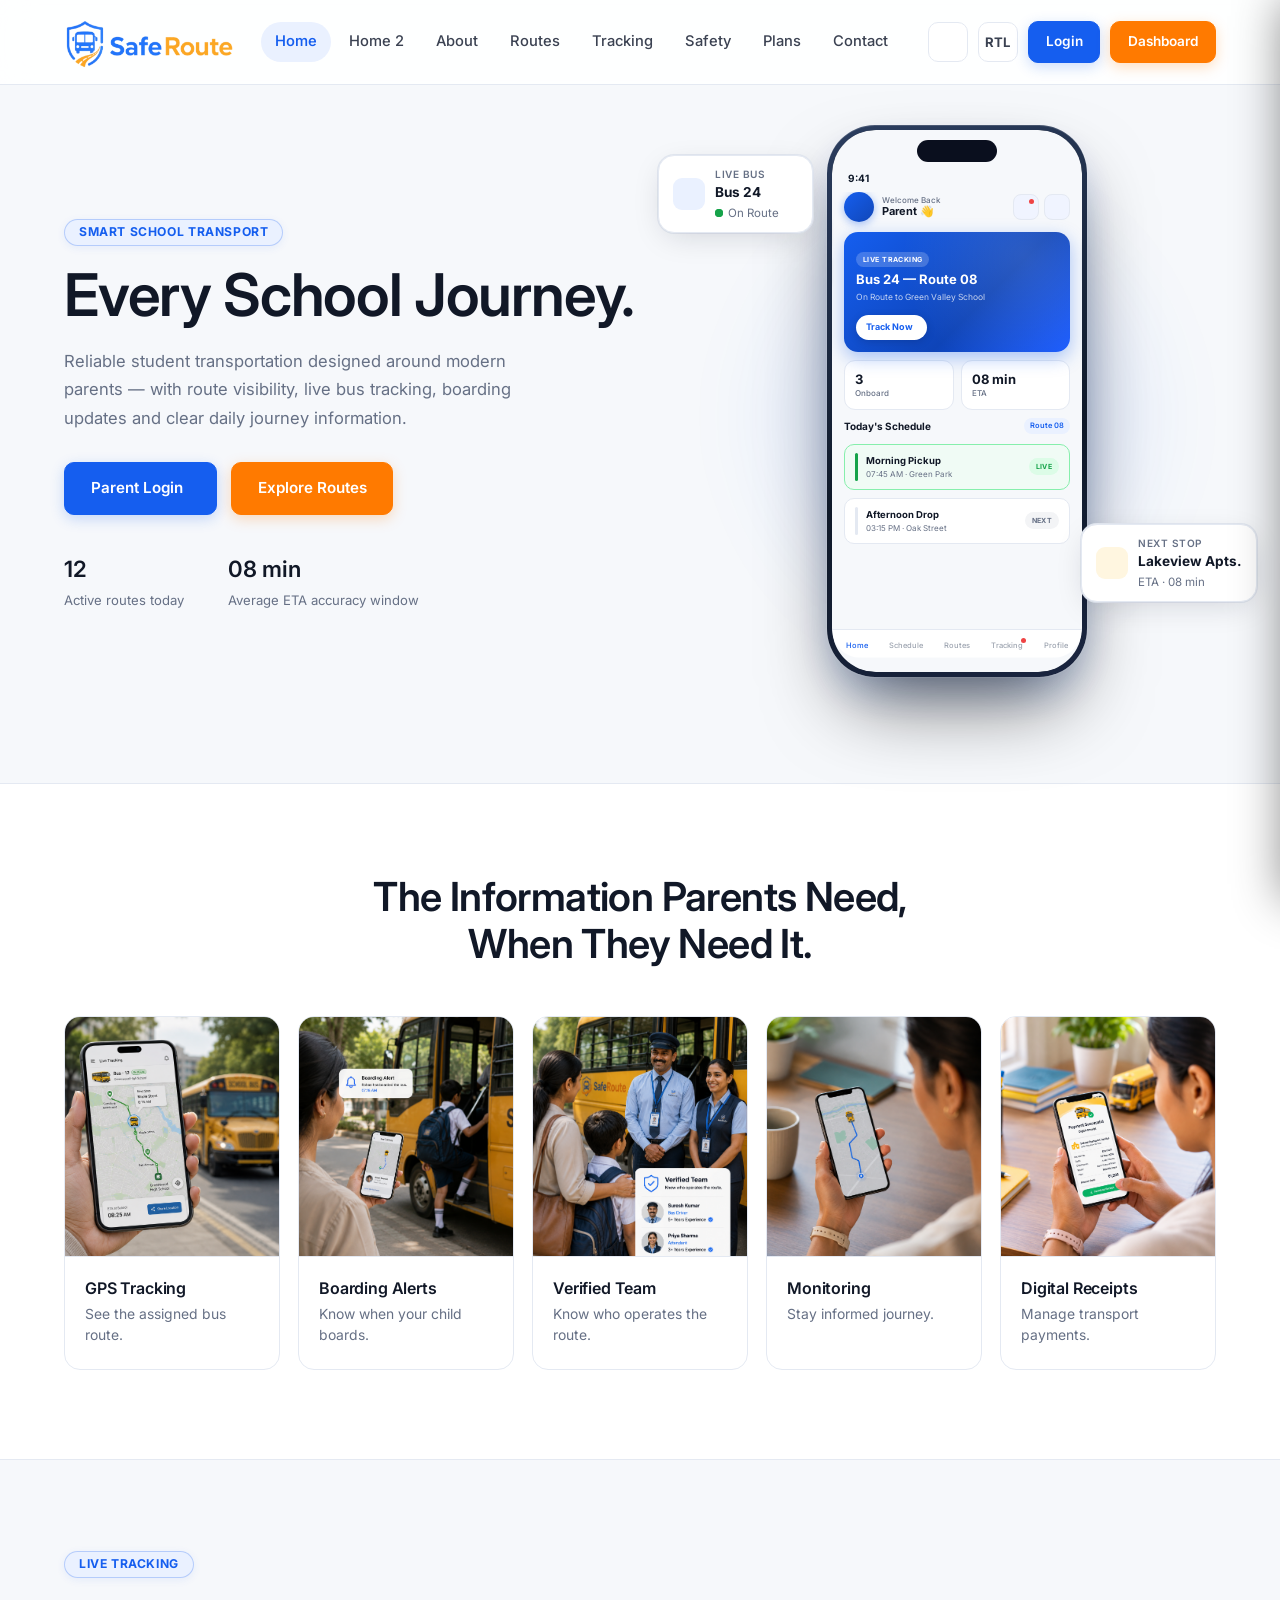
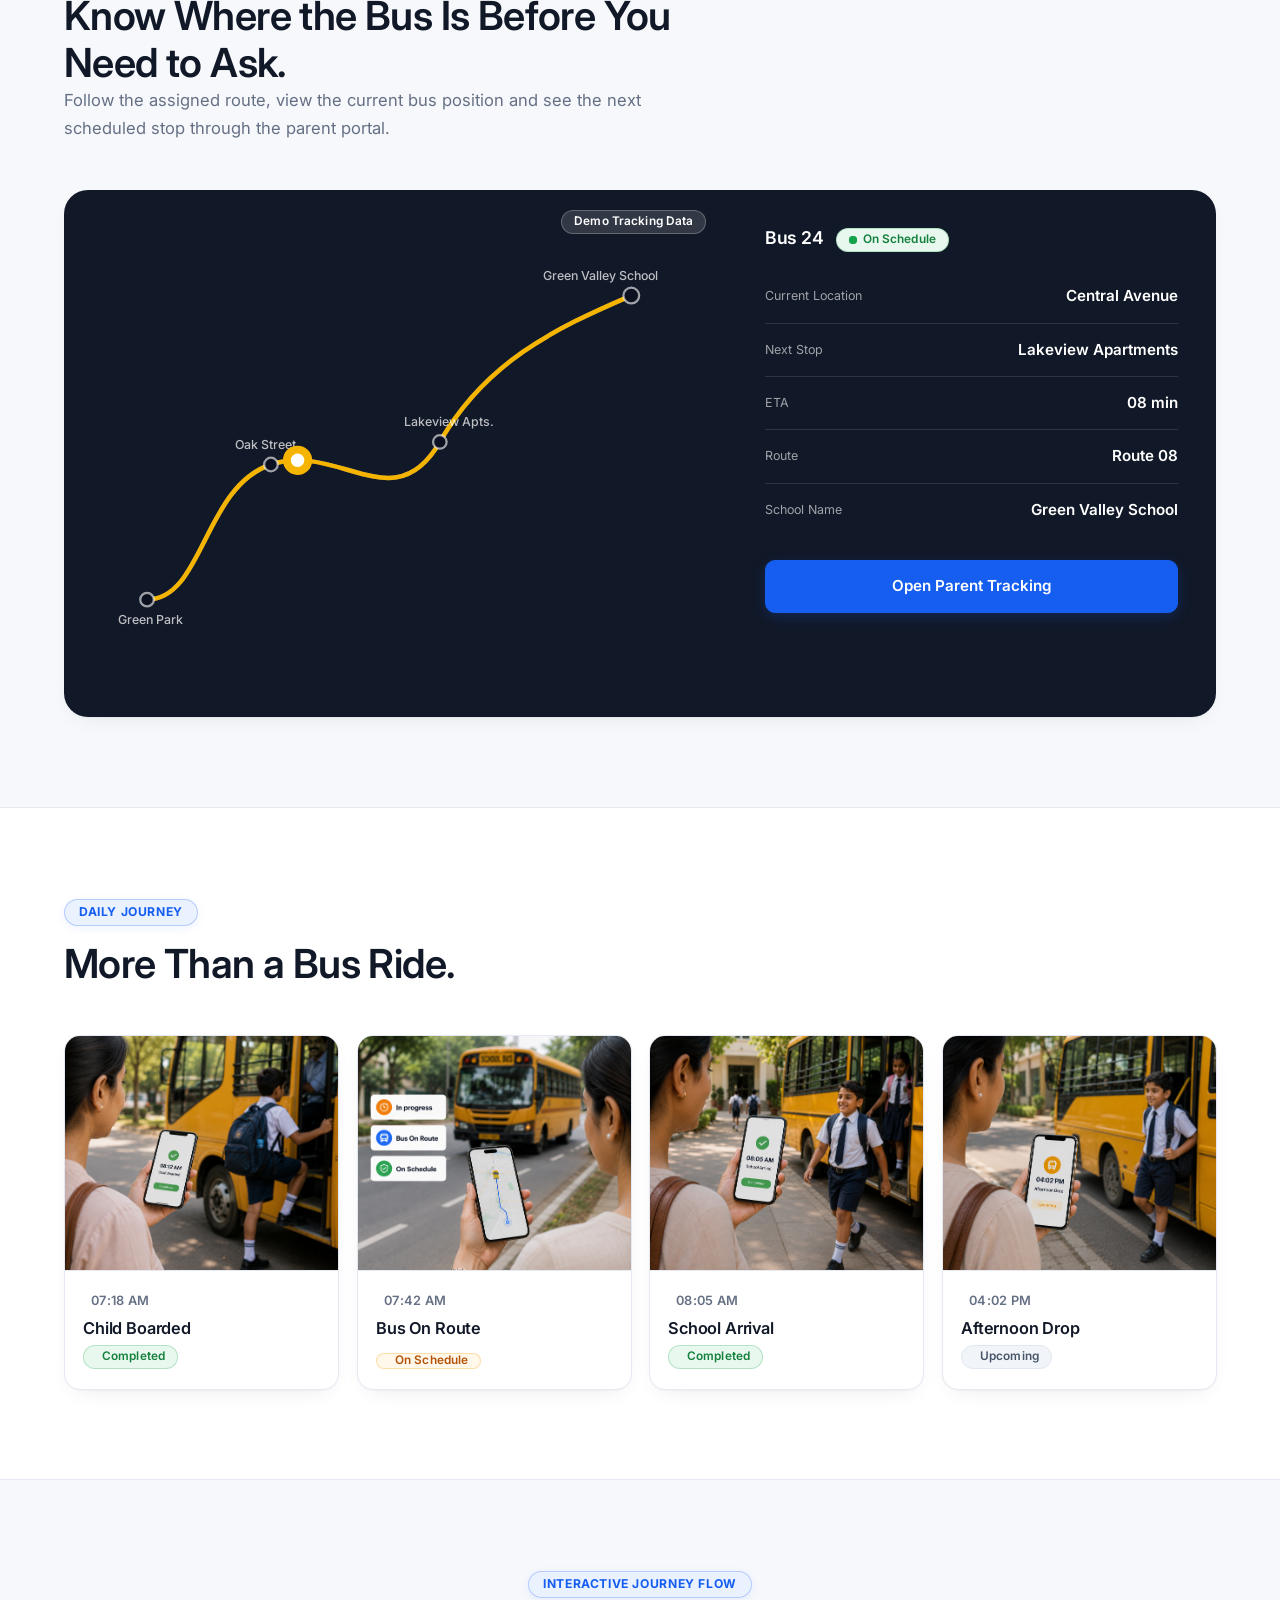
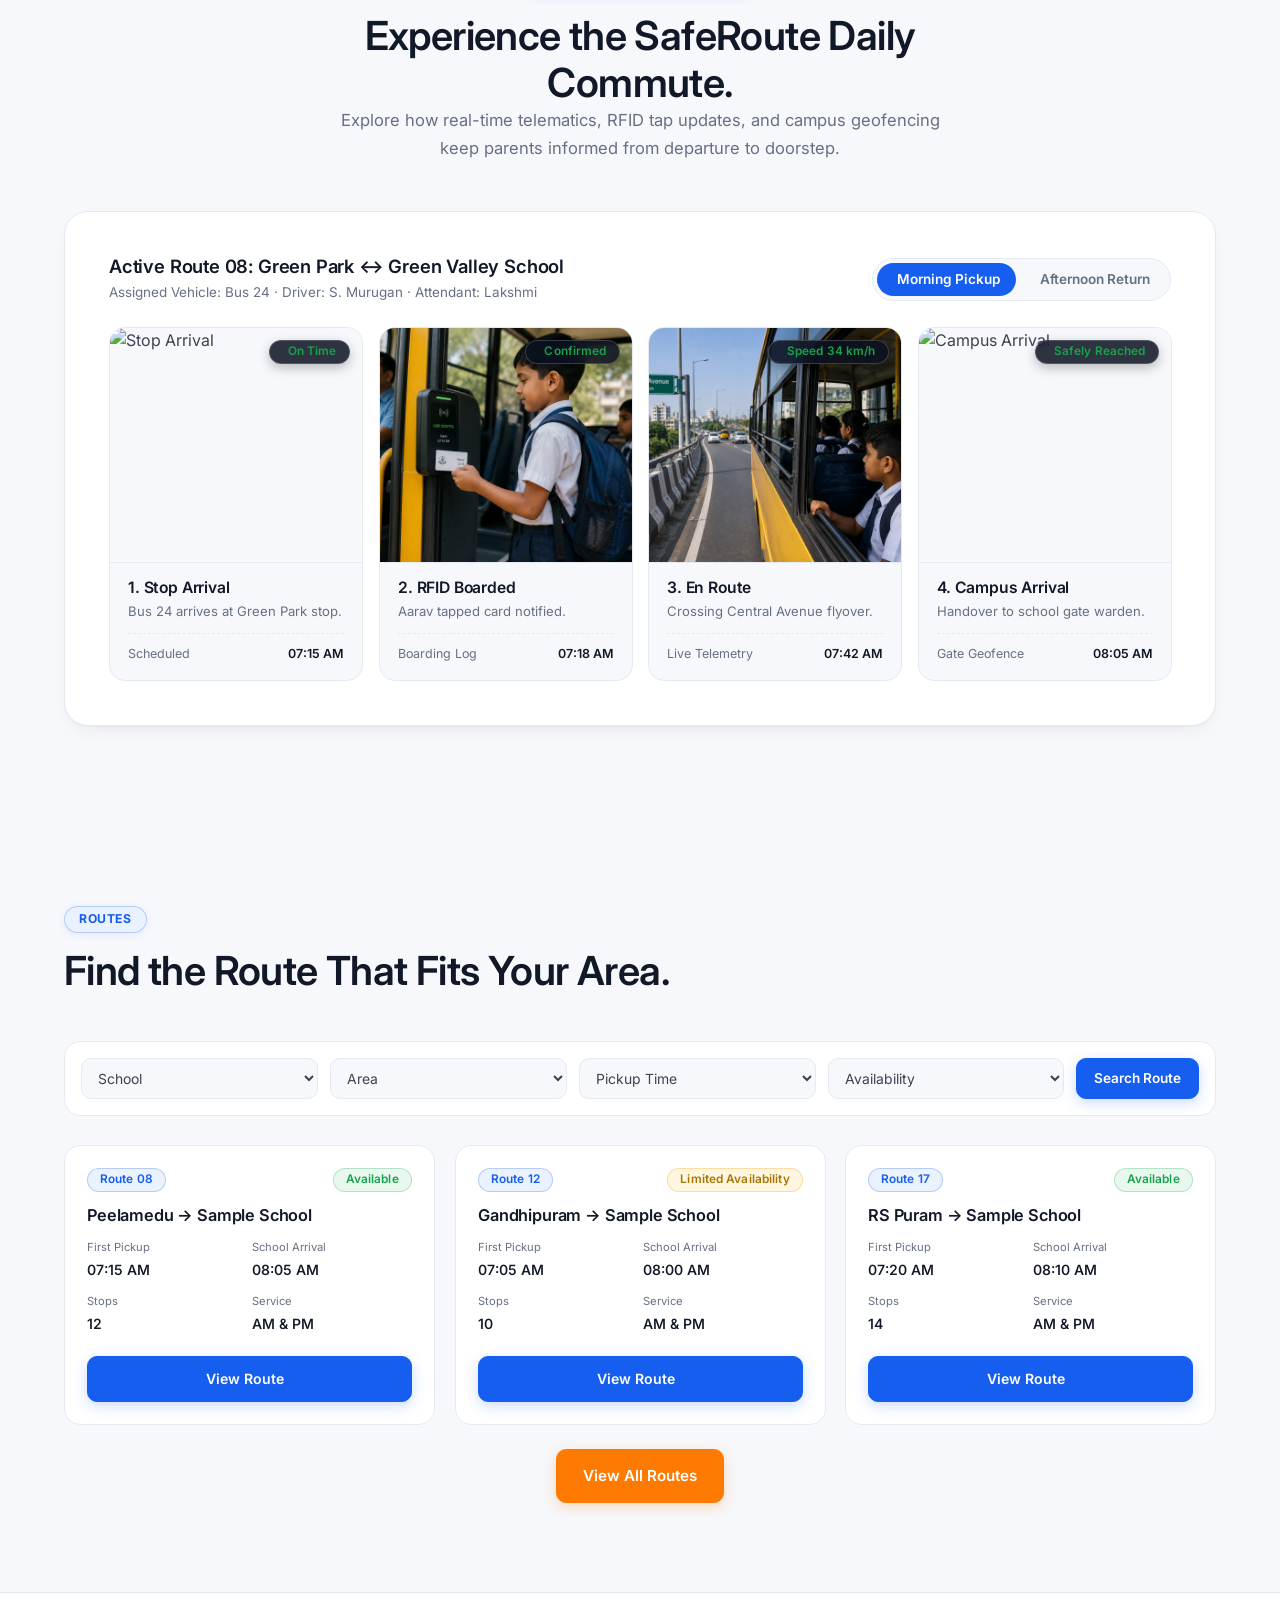
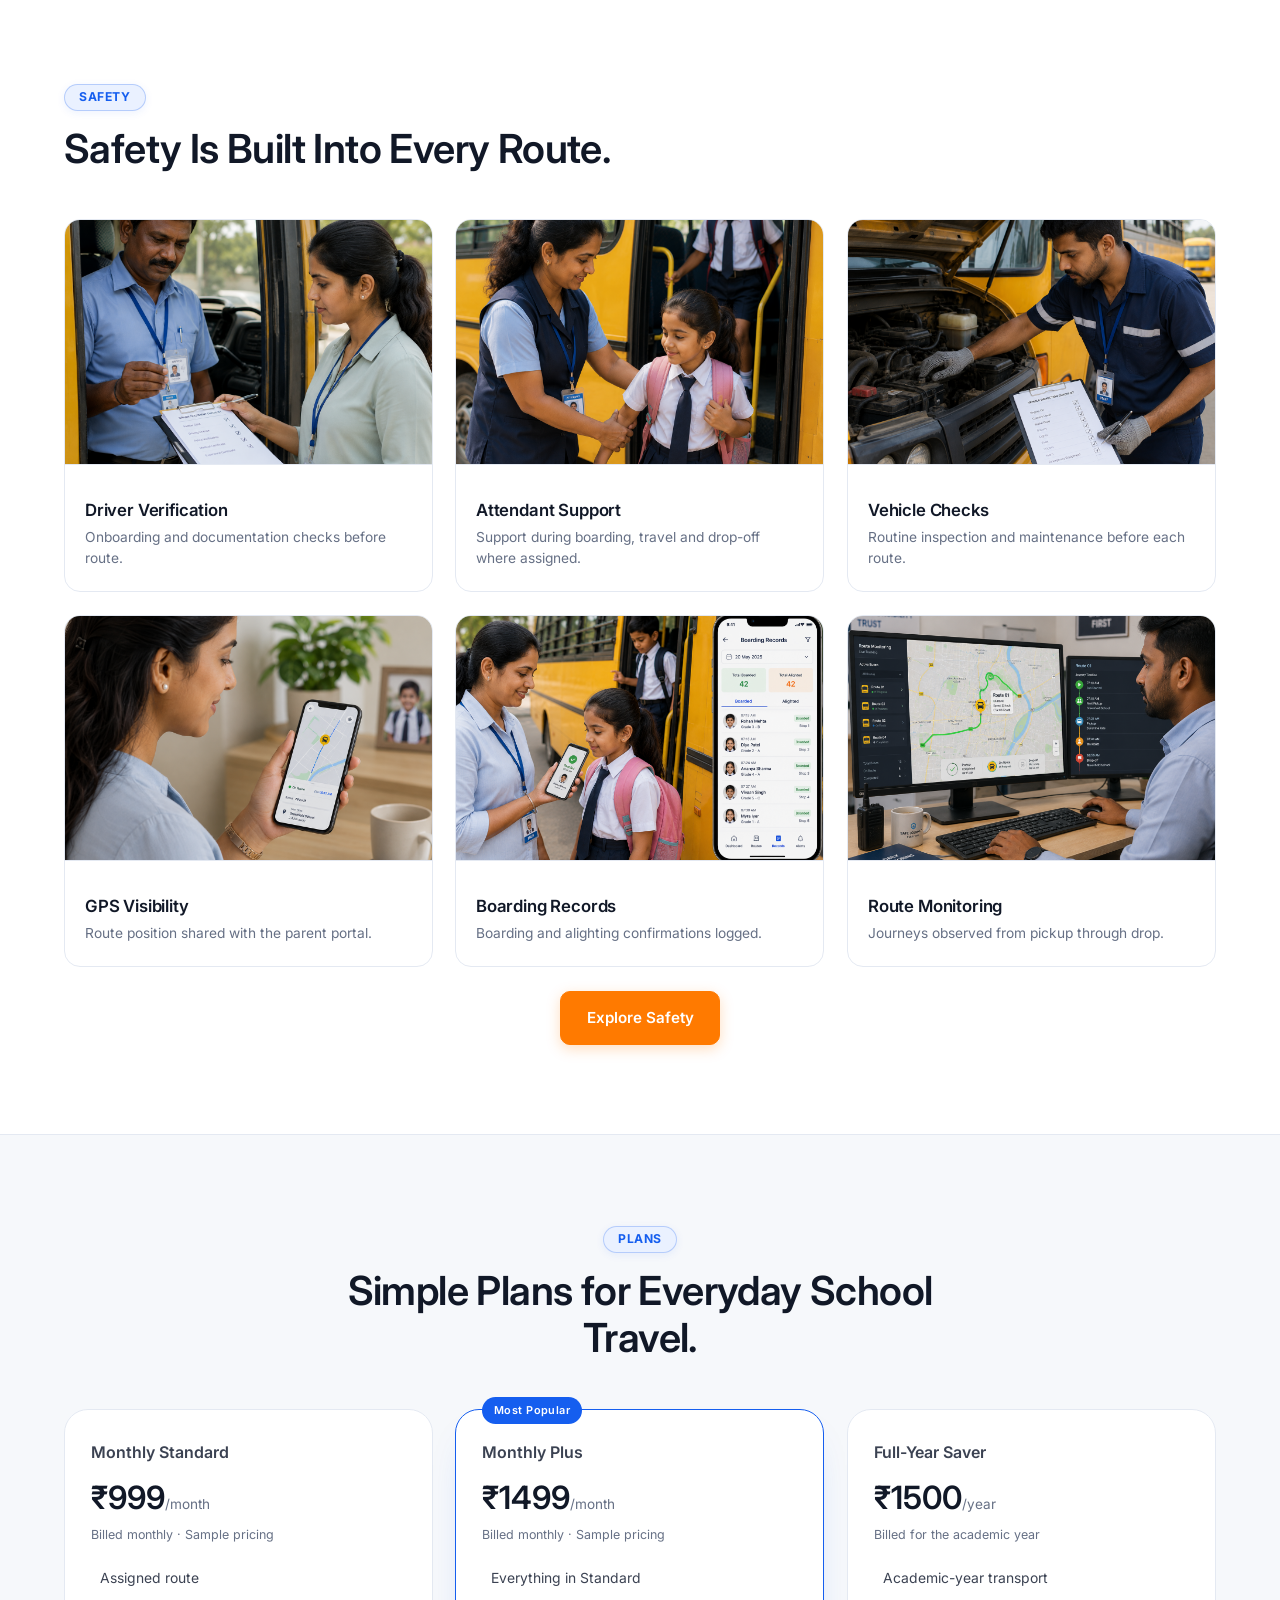
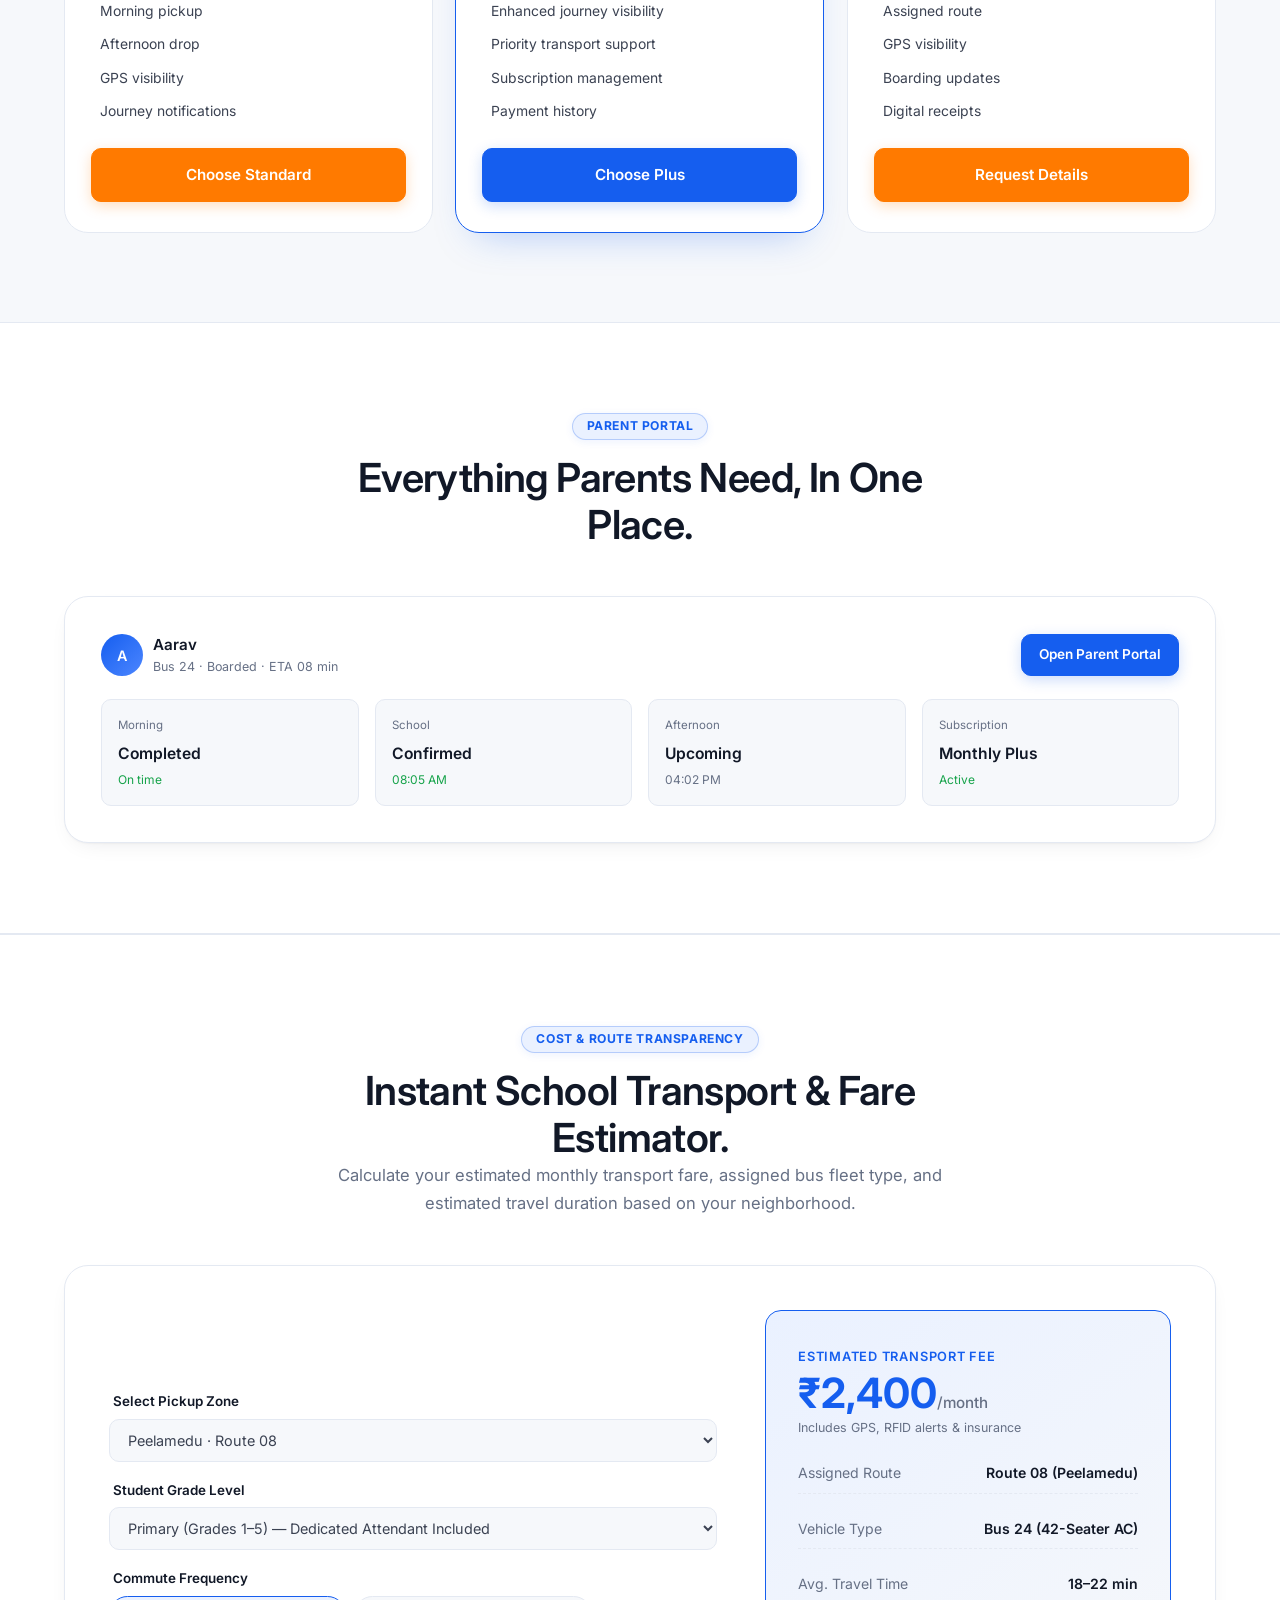
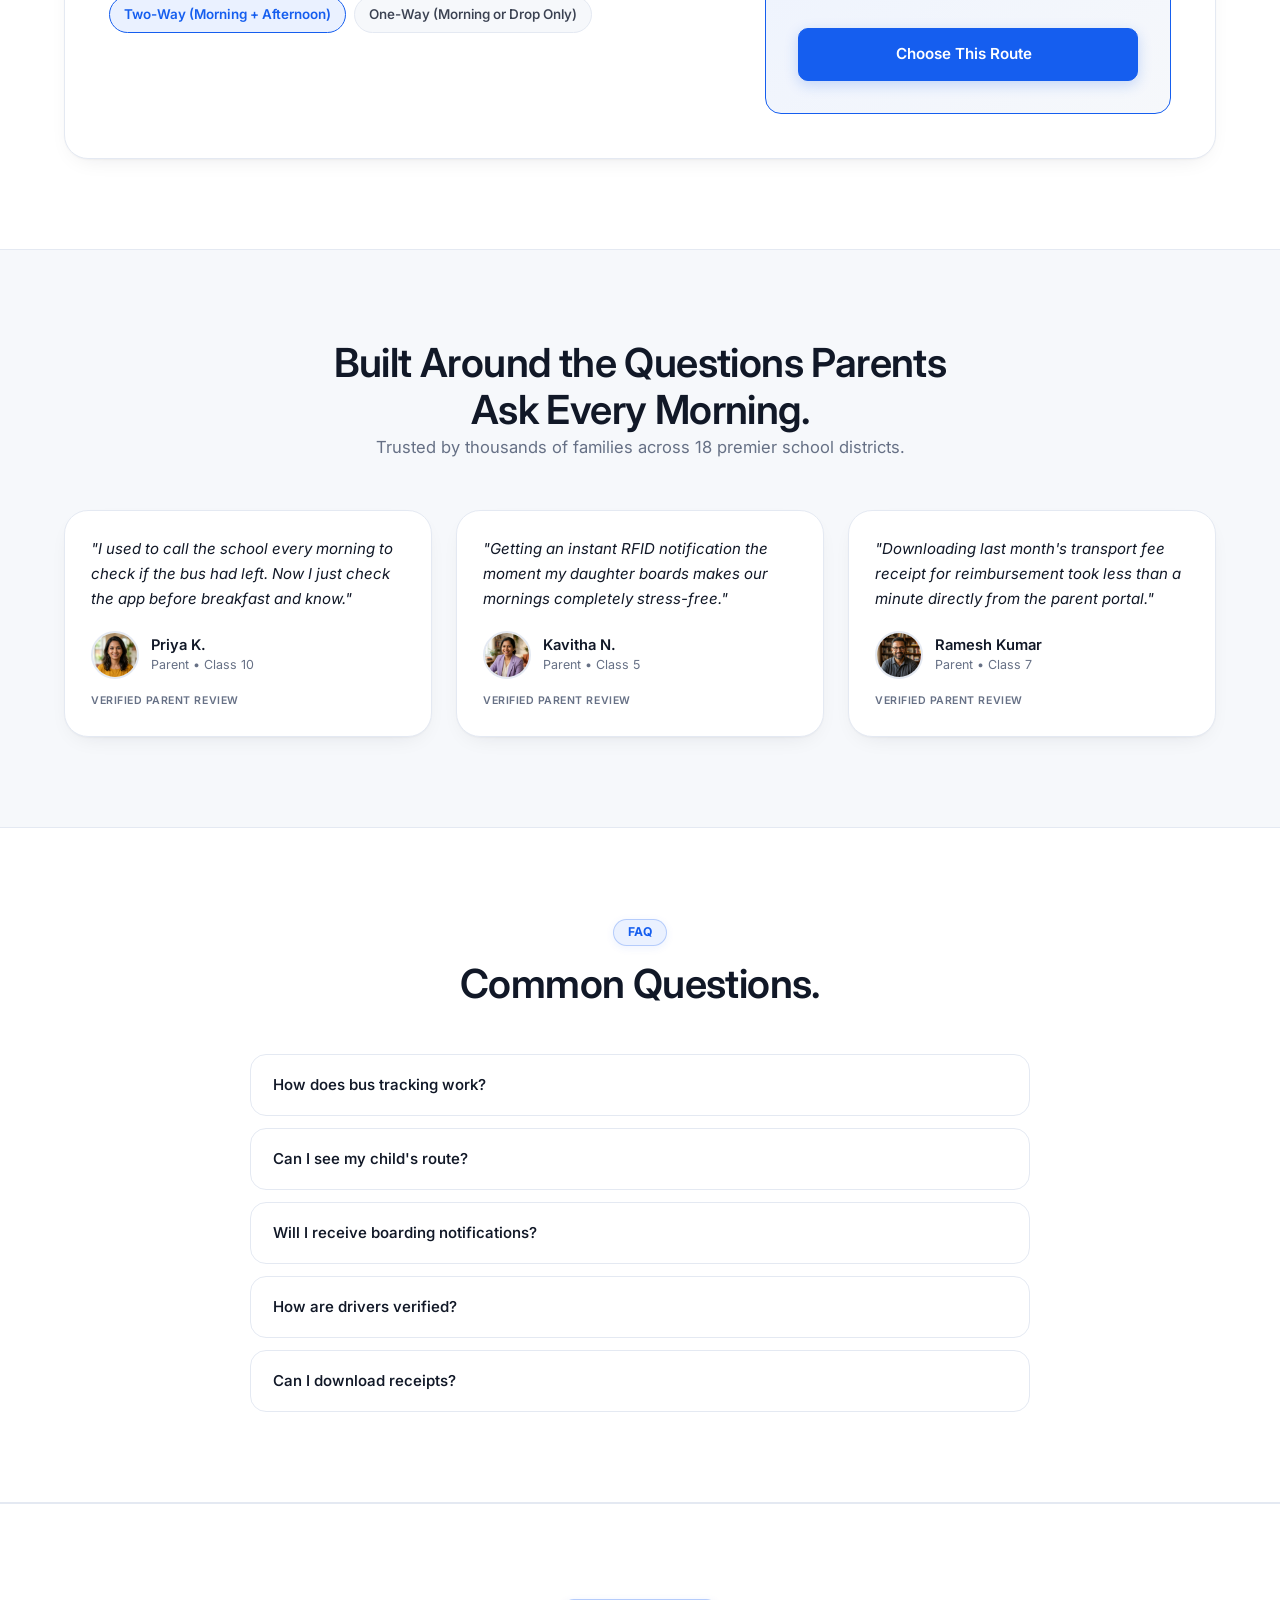
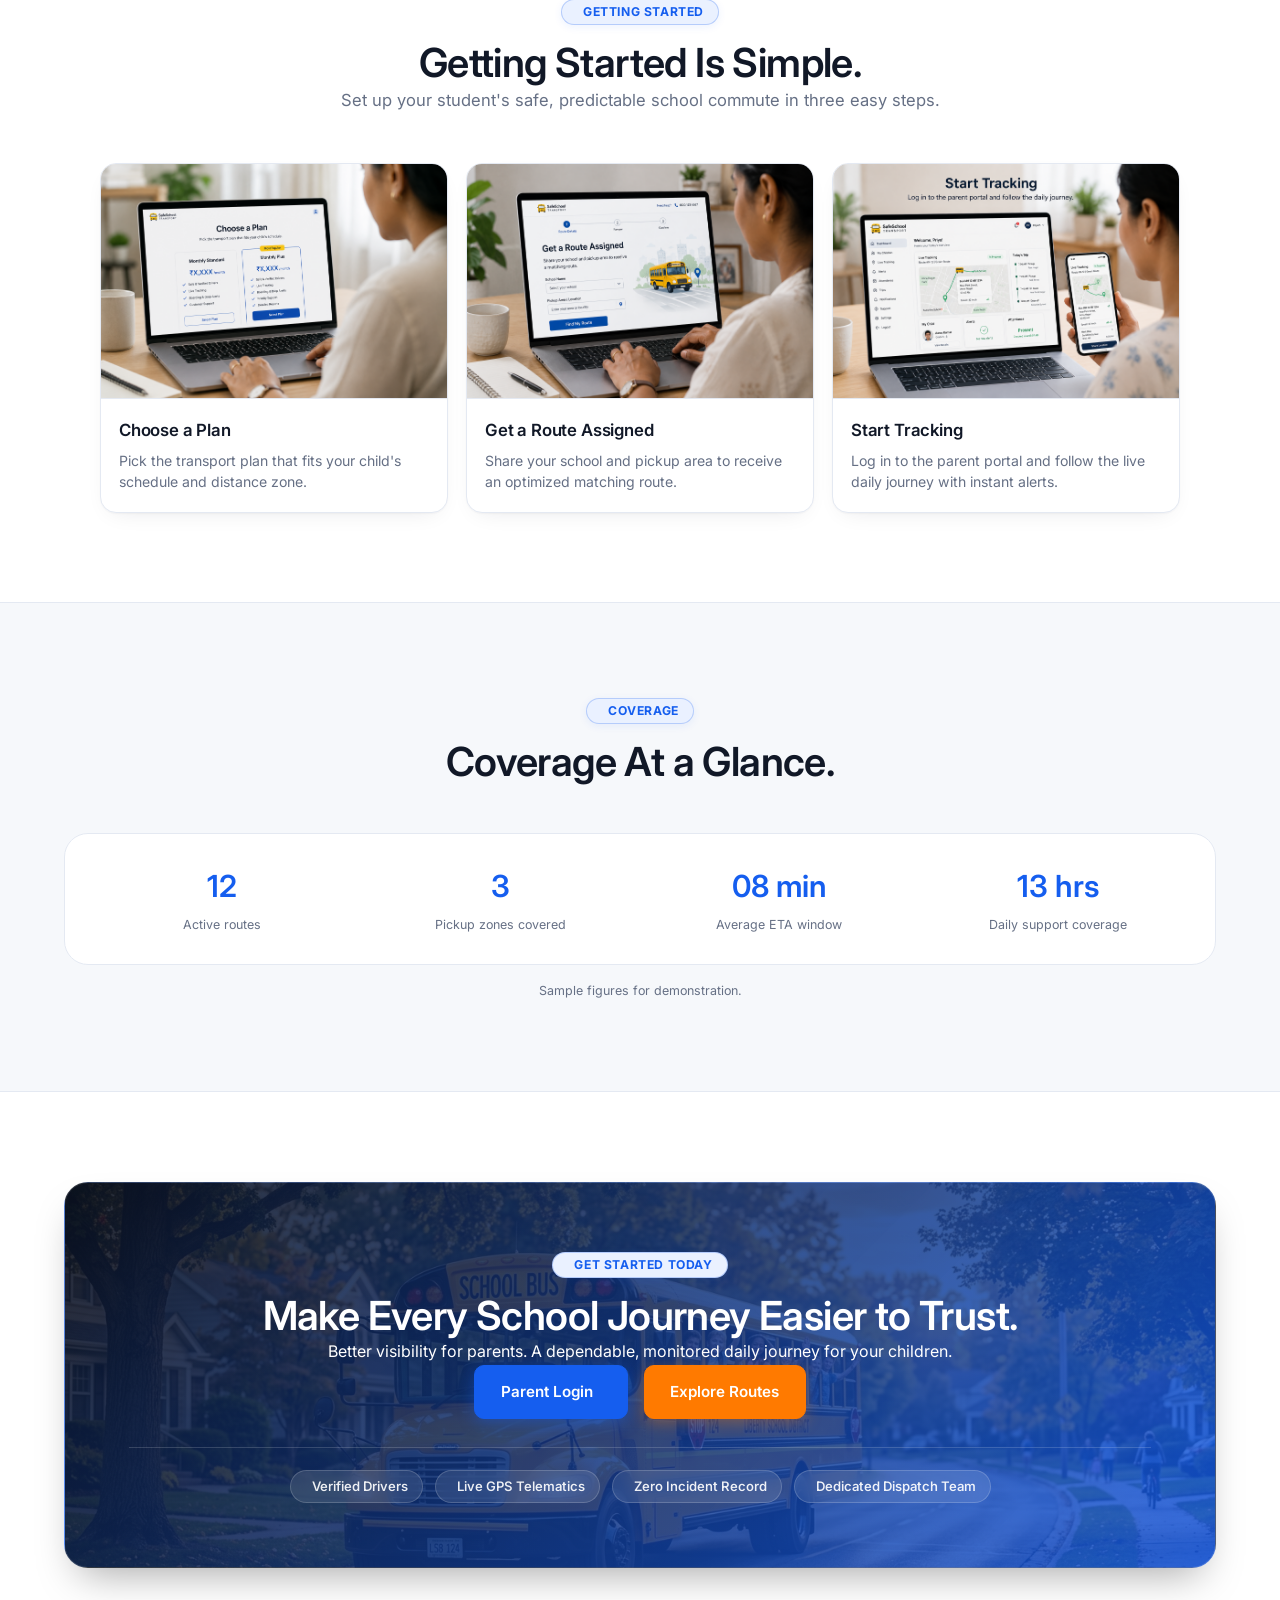
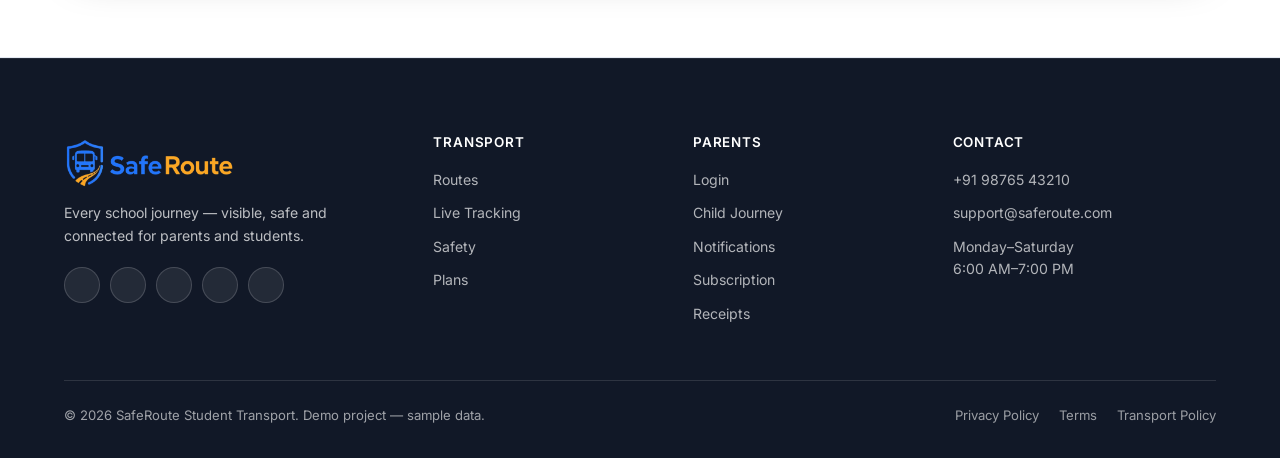
==== commit 9fbeedad: "feat: implement responsive grid system and mobile layout optimizations for core pages" ====
--- a/index.html
+++ b/index.html
@@ -582,7 +582,7 @@
           <div class="card-media-banner"><img src="assets/ai/home/Routes-Monitoring.png" alt="Route Monitoring"></div>
           <div class="safety-card-body">
             <h4>Route Monitoring</h4>
-            <p>Journeys observed from pickup through drop-off.</p>
+            <p>Journeys observed from pickup through drop.</p>
           </div>
         </div>
       </div>
--- a/assets/css/style.css
+++ b/assets/css/style.css
@@ -103,11 +103,34 @@
 .h-section{ font-size: clamp(1.75rem, 3.2vw, 2.5rem); font-weight: 600; letter-spacing: -0.015em; }
 .h-card{ font-size: clamp(1.05rem, 1.6vw, 1.25rem); font-weight: 600; }
 .eyebrow{
-  display: inline-flex; align-items: center; gap: 8px;
-  font-size: 0.78rem; font-weight: 550; letter-spacing: 0.08em; text-transform: uppercase;
-  color: var(--color-primary); margin-bottom: 14px;
-}
-.eyebrow::before{ content:""; width: 18px; height: 2px; background: var(--color-secondary); border-radius: 2px; }
+  display: inline-flex !important;
+  align-items: center !important;
+  justify-content: center !important;
+  gap: 7px !important;
+  font-family: inherit !important;
+  font-size: 0.76rem !important;
+  font-weight: 700 !important;
+  letter-spacing: 0.05em !important;
+  text-transform: uppercase !important;
+  color: var(--color-primary) !important;
+  background: var(--color-primary-tint) !important;
+  border: 1px solid rgba(21, 94, 239, 0.25) !important;
+  padding: 5px 14px !important;
+  border-radius: var(--radius-pill) !important;
+  margin-bottom: 14px !important;
+  line-height: 1.2 !important;
+  width: fit-content !important;
+  max-width: max-content !important;
+  box-shadow: 0 2px 8px rgba(21, 94, 239, 0.08) !important;
+  transition: all var(--dur-fast) var(--ease-out) !important;
+}
+.eyebrow::before{ content: none !important; }
+.eyebrow i{
+  font-size: 0.88em !important;
+  display: inline-flex !important;
+  align-items: center !important;
+  justify-content: center !important;
+}
 .lead-text{ font-size: clamp(1rem, 1.3vw, 1.15rem); color: var(--text-muted); font-weight: 400; line-height: 1.7; }
 
 /* ==========================================================================
@@ -859,6 +882,7 @@
 .route-tag,
 .lifecycle-badge,
 .telemetry-badge-live,
+.telemetry-status,
 .status-pill,
 .status-chip,
 .badge-custom,
@@ -866,7 +890,9 @@
 .driver-status-badge,
 .step-badge,
 .demo-badge,
-.enterprise-badge {
+.gallery-badge,
+.enterprise-badge,
+.addon-tag {
   display: inline-flex !important;
   align-items: center !important;
   justify-content: center !important;
@@ -1368,30 +1394,25 @@
   margin-inline: auto;
 }
 .page-hero .eyebrow{
-  background: rgba(255, 255, 255, 0.12);
+  background: rgba(21, 94, 239, 0.22) !important;
+  color: #93C5FD !important;
+  border: 1px solid rgba(147, 197, 253, 0.35) !important;
   backdrop-filter: blur(10px);
   -webkit-backdrop-filter: blur(10px);
-  border: 1px solid rgba(255, 255, 255, 0.25);
-  color: #FFD166 !important;
-  padding: 6px 16px;
-  border-radius: var(--radius-pill);
-  display: inline-flex;
-  align-items: center;
-  gap: 8px;
-  font-size: 0.8rem;
-  font-weight: 650;
-  letter-spacing: 0.06em;
-  text-transform: uppercase;
-  margin-bottom: 16px;
-  box-shadow: 0 4px 14px rgba(0, 0, 0, 0.18);
+  padding: 5px 16px !important;
+  border-radius: var(--radius-pill) !important;
+  display: inline-flex !important;
+  align-items: center !important;
+  gap: 7px !important;
+  font-size: 0.76rem !important;
+  font-weight: 700 !important;
+  letter-spacing: 0.05em !important;
+  text-transform: uppercase !important;
+  margin-bottom: 16px !important;
+  box-shadow: 0 4px 14px rgba(0, 0, 0, 0.2) !important;
 }
 .page-hero .eyebrow::before{
-  content: "";
-  width: 8px;
-  height: 8px;
-  border-radius: 50%;
-  background: #FFD166;
-  box-shadow: 0 0 10px #FFD166;
+  content: none !important;
 }
 .page-hero-breadcrumb{
   display: inline-flex;
@@ -2797,6 +2818,8 @@
   display: flex;
   justify-content: space-between;
   align-items: center;
+  flex-wrap: wrap;
+  gap: 4px 8px;
 }
 .calc-sublabel{
   font-size: 0.76rem;
@@ -2807,6 +2830,9 @@
   display: grid;
   grid-template-columns: repeat(3, 1fr);
   gap: 8px;
+}
+.calc-segmented--2col{
+  grid-template-columns: repeat(2, 1fr);
 }
 .calc-segment-btn{
   padding: 10px 14px;
@@ -3701,30 +3727,27 @@
 .step-node:hover .step-media img {
   transform: scale(1.08);
 }
-.step-node .step-badge {
+.step-node .step-badge,
+.step-node .step-badge.is-complete {
   position: absolute;
   top: 14px;
   inset-inline-start: 14px;
-  backdrop-filter: blur(10px);
-  -webkit-backdrop-filter: blur(10px);
-  background: rgba(11, 17, 32, 0.85);
-  color: #fff;
-  border: 1px solid rgba(255, 255, 255, 0.18);
-  font-size: 0.74rem;
-  font-weight: 700;
-  padding: 4px 12px;
-  border-radius: var(--radius-pill);
-  display: inline-flex;
-  align-items: center;
-  gap: 6px;
+  backdrop-filter: blur(12px);
+  -webkit-backdrop-filter: blur(12px);
+  background: rgba(16, 24, 40, 0.65) !important;
+  color: #4ADE80 !important;
+  border: 1px solid rgba(74, 222, 128, 0.35) !important;
+  font-size: 0.74rem !important;
+  font-weight: 700 !important;
+  padding: 5px 12px !important;
+  border-radius: var(--radius-pill) !important;
+  display: inline-flex !important;
+  align-items: center !important;
+  gap: 6px !important;
   z-index: 3;
-  box-shadow: 0 4px 12px rgba(0, 0, 0, 0.3);
+  box-shadow: 0 4px 12px rgba(0, 0, 0, 0.3) !important;
   width: fit-content !important;
   max-width: max-content !important;
-}
-.step-node .step-badge.is-complete {
-  color: #4ADE80;
-  border-color: rgba(74, 222, 128, 0.35);
 }
 
 /* Hover reveal overlay */
@@ -4019,15 +4042,15 @@
   height: 100%;
   object-fit: cover;
   object-position: center;
-  opacity: 0.40;
-  filter: brightness(0.85);
+  opacity: 0.70;
+  filter: brightness(0.95) contrast(1.05);
 }
 .hero--video-center .hero-video-bg-overlay {
   position: absolute;
   inset: 0;
-  background: radial-gradient(circle at center, rgba(11, 17, 32, 0.55) 0%, rgba(11, 17, 32, 0.85) 68%, rgba(11, 17, 32, 0.98) 100%);
-  backdrop-filter: blur(1px);
-  -webkit-backdrop-filter: blur(1px);
+  background: radial-gradient(circle at center, rgba(11, 17, 32, 0.35) 0%, rgba(11, 17, 32, 0.60) 65%, rgba(11, 17, 32, 0.85) 100%);
+  backdrop-filter: blur(0.5px);
+  -webkit-backdrop-filter: blur(0.5px);
 }
 .hero--video-center .container-custom {
   position: relative;
@@ -4054,30 +4077,32 @@
   display: flex;
   align-items: center;
   justify-content: center;
-  gap: 14px;
+  gap: 12px;
   flex-wrap: wrap;
-  margin-top: 36px;
-  padding-top: 26px;
-  border-top: 1px solid rgba(255, 255, 255, 0.16);
+  margin-top: 32px;
+  padding-top: 24px;
+  border-top: 1px solid rgba(255, 255, 255, 0.14);
 }
 .hero-center-badge {
   display: inline-flex;
   align-items: center;
   gap: 8px;
-  background: rgba(16, 24, 40, 0.78);
-  backdrop-filter: blur(12px);
-  -webkit-backdrop-filter: blur(12px);
+  background: rgba(255, 255, 255, 0.10);
+  backdrop-filter: blur(14px);
+  -webkit-backdrop-filter: blur(14px);
   border: 1px solid rgba(255, 255, 255, 0.22);
-  padding: 8px 18px;
+  padding: 7px 18px;
   border-radius: var(--radius-pill);
   color: #FFFFFF;
   font-size: 0.85rem;
-  box-shadow: 0 6px 20px rgba(0, 0, 0, 0.28);
-  transition: transform var(--dur-fast) var(--ease-out), border-color var(--dur-fast) var(--ease-out);
+  box-shadow: 0 4px 16px rgba(0, 0, 0, 0.25), inset 0 1px 0 rgba(255, 255, 255, 0.15);
+  transition: all var(--dur-fast) var(--ease-out);
 }
 .hero-center-badge:hover {
   transform: translateY(-2px);
-  border-color: var(--color-primary);
+  background: rgba(255, 255, 255, 0.18);
+  border-color: rgba(255, 255, 255, 0.38);
+  box-shadow: 0 8px 24px rgba(0, 0, 0, 0.35), inset 0 1px 0 rgba(255, 255, 255, 0.25);
 }
 .hero-center-badge b {
   color: #FFFFFF;
@@ -4085,7 +4110,7 @@
   margin-inline-end: 4px;
 }
 .hero-center-badge span {
-  color: rgba(255, 255, 255, 0.9);
+  color: rgba(255, 255, 255, 0.95);
 }
 
 /* ==========================================================================
--- a/assets/css/responsive.css
+++ b/assets/css/responsive.css
@@ -194,15 +194,180 @@
   .enterprise-grid,
   .enterprise-checklist,
   .calc-grid,
+  .calc-segmented,
+  .addons-grid,
+  .trust-guarantee-grid {
+    grid-template-columns: 1fr !important;
+  }
+
+  .step-node { height: 230px !important; }
+
+  /* Plans Page Mobile Refinements */
+  .calc-container-card {
+    padding: 1.25rem 1rem !important;
+  }
+  .calc-grid {
+    gap: 1.5rem !important;
+  }
+  .calc-group {
+    margin-bottom: 1.25rem !important;
+  }
+  .calc-label {
+    display: flex !important;
+    flex-direction: column !important;
+    align-items: flex-start !important;
+    gap: 4px !important;
+    margin-bottom: 8px !important;
+    width: 100% !important;
+  }
+  .calc-label span:first-child {
+    font-size: 0.86rem !important;
+    font-weight: 700 !important;
+    color: var(--text-heading) !important;
+  }
+  .calc-sublabel {
+    font-size: 0.76rem !important;
+    font-weight: 600 !important;
+    display: inline-flex !important;
+    align-items: center !important;
+    gap: 4px !important;
+  }
   .calc-segmented {
     grid-template-columns: 1fr !important;
-  }
-
-  .step-node { height: 230px !important; }
-
+    gap: 8px !important;
+  }
+  .calc-segment-btn {
+    padding: 10px 12px !important;
+    font-size: 0.84rem !important;
+    width: 100% !important;
+    text-align: center !important;
+    white-space: normal !important;
+  }
+
+  .hero-center-badges {
+    gap: 8px !important;
+    margin-top: 24px !important;
+    padding-top: 18px !important;
+  }
+  .hero-center-badge {
+    padding: 6px 12px !important;
+    font-size: 0.78rem !important;
+  }
+  .calc-results-panel {
+    padding: 1.25rem 1rem !important;
+    gap: 1rem !important;
+  }
+  .calc-stat-row {
+    display: flex !important;
+    justify-content: space-between !important;
+    align-items: center !important;
+    flex-wrap: wrap !important;
+    gap: 4px 8px !important;
+    font-size: 0.84rem !important;
+  }
+  .calc-total-box {
+    padding: 1rem 0.75rem !important;
+  }
+  .calc-total-amount {
+    font-size: 1.85rem !important;
+  }
+  .calc-total-sub {
+    font-size: 0.74rem !important;
+  }
+
+  .enterprise-tier-card {
+    border-radius: var(--radius-lg) !important;
+  }
+  .enterprise-content {
+    padding: 1.5rem 1rem !important;
+  }
+  .enterprise-content h3 {
+    font-size: 1.35rem !important;
+    line-height: 1.3 !important;
+    margin-bottom: 12px !important;
+  }
+  .enterprise-content p {
+    font-size: 0.88rem !important;
+    line-height: 1.55 !important;
+    margin-bottom: 1.25rem !important;
+  }
+  .enterprise-checklist {
+    grid-template-columns: 1fr !important;
+    gap: 10px !important;
+    margin-bottom: 1.5rem !important;
+    padding: 0 !important;
+  }
+  .enterprise-checklist li {
+    font-size: 0.85rem !important;
+  }
+  .enterprise-content .d-flex {
+    flex-direction: column !important;
+    align-items: stretch !important;
+    gap: 10px !important;
+    width: 100% !important;
+  }
+  .enterprise-content .btn-primary-custom,
+  .enterprise-content .btn-secondary-custom {
+    width: 100% !important;
+    white-space: normal !important;
+    text-align: center !important;
+    justify-content: center !important;
+    padding: 0.85rem 1rem !important;
+    font-size: 0.9rem !important;
+  }
   .enterprise-stats-panel {
-    border-inline-start: none;
-    border-top: 1px solid var(--border-soft);
+    border-inline-start: none !important;
+    border-top: 1px solid var(--border-soft) !important;
+    padding: 1.5rem 1rem !important;
+    gap: 12px !important;
+  }
+  .enterprise-stat-box {
+    padding: 14px 16px !important;
+    gap: 12px !important;
+  }
+  .enterprise-stat-icon {
+    width: 42px !important;
+    height: 42px !important;
+    font-size: 1.2rem !important;
+  }
+  .enterprise-stat-box b {
+    font-size: 1.2rem !important;
+  }
+  .enterprise-stat-box span {
+    font-size: 0.78rem !important;
+  }
+
+  .addon-card .card-media-banner,
+  .trust-guarantee-card .card-media-banner {
+    height: 180px !important;
+    width: 100% !important;
+  }
+  .addon-card-body,
+  .trust-card-body {
+    padding: 16px 14px !important;
+  }
+  .addon-card h4,
+  .trust-guarantee-card h4 {
+    font-size: 1.05rem !important;
+  }
+  .addon-card p,
+  .trust-guarantee-card p {
+    font-size: 0.84rem !important;
+  }
+  .addon-foot {
+    padding-top: 10px !important;
+  }
+  .addon-price {
+    font-size: 0.9rem !important;
+  }
+
+  .plan-card {
+    padding: 1.5rem 1.25rem !important;
+  }
+  .plan-card .btn-primary-custom,
+  .plan-card .btn-secondary-custom {
+    width: 100% !important;
+    justify-content: center !important;
   }
 
   /* Reset last child centering & spans for mobile so each item fills full container width */
@@ -319,6 +484,17 @@
 
   .stat-strip { padding: 20px; }
   .stat-strip .stat-item b { font-size: 1.5rem; }
+
+  .calc-container-card { padding: 1rem 0.75rem !important; }
+  .calc-results-panel { padding: 1rem 0.75rem !important; }
+  .enterprise-content { padding: 1.25rem 0.75rem !important; }
+  .enterprise-stats-panel { padding: 1.25rem 0.75rem !important; }
+  .enterprise-stat-box { padding: 12px 14px !important; gap: 10px !important; }
+  .enterprise-stat-icon { width: 38px !important; height: 38px !important; font-size: 1.1rem !important; }
+  .enterprise-stat-box b { font-size: 1.1rem !important; }
+  .enterprise-stat-box span { font-size: 0.75rem !important; }
+  .final-cta-chips { display: flex !important; flex-wrap: wrap !important; gap: 8px !important; justify-content: center !important; }
+  .final-cta-chip { width: 100% !important; justify-content: center !important; text-align: center !important; font-size: 0.78rem !important; }
 }
 
 /* ==========================================================================
@@ -339,18 +515,28 @@
   .plan-price { font-size: 1.7rem; }
   .floating-card { min-width: 132px; font-size: 0.85rem; }
   .floating-card .fc-value { font-size: 0.8rem; }
+  .calc-total-amount { font-size: 1.65rem !important; }
+  .calc-segment-btn { font-size: 0.8rem !important; padding: 8px 10px !important; }
+  .addon-card-body, .trust-card-body { padding: 14px 10px !important; }
+  .addon-price { font-size: 0.85rem !important; }
 }
 
 /* ==========================================================================
    MINIMUM FLOOR (≤320px)
    ========================================================================== */
 @media (max-width: 320px) {
-  :root { --container-pad: 1rem; }
+  :root { --container-pad: 0.75rem; }
   /* Scale phone scene to tiny floor */
   .phone-3d-scene { transform: scale(0.60); transform-origin: center top; }
   .hero-phone-wrap { padding: 20px 10px 30px; max-width: 300px; }
   .h-display { font-size: 1.9rem; }
-}
-
-
-
+  .calc-container-card,
+  .calc-results-panel,
+  .enterprise-content,
+  .enterprise-stats-panel {
+    padding: 0.875rem 0.5rem !important;
+  }
+}
+
+
+
--- a/assets/css/dark-mode.css
+++ b/assets/css/dark-mode.css
@@ -272,6 +272,7 @@
 [data-theme="dark"] .route-tag,
 [data-theme="dark"] .telemetry-badge-live,
 [data-theme="dark"] .enterprise-badge,
+[data-theme="dark"] .eyebrow,
 [data-theme="dark"] .status-pill.primary {
   background: rgba(21, 94, 239, 0.22) !important;
   color: #70A1FF !important;
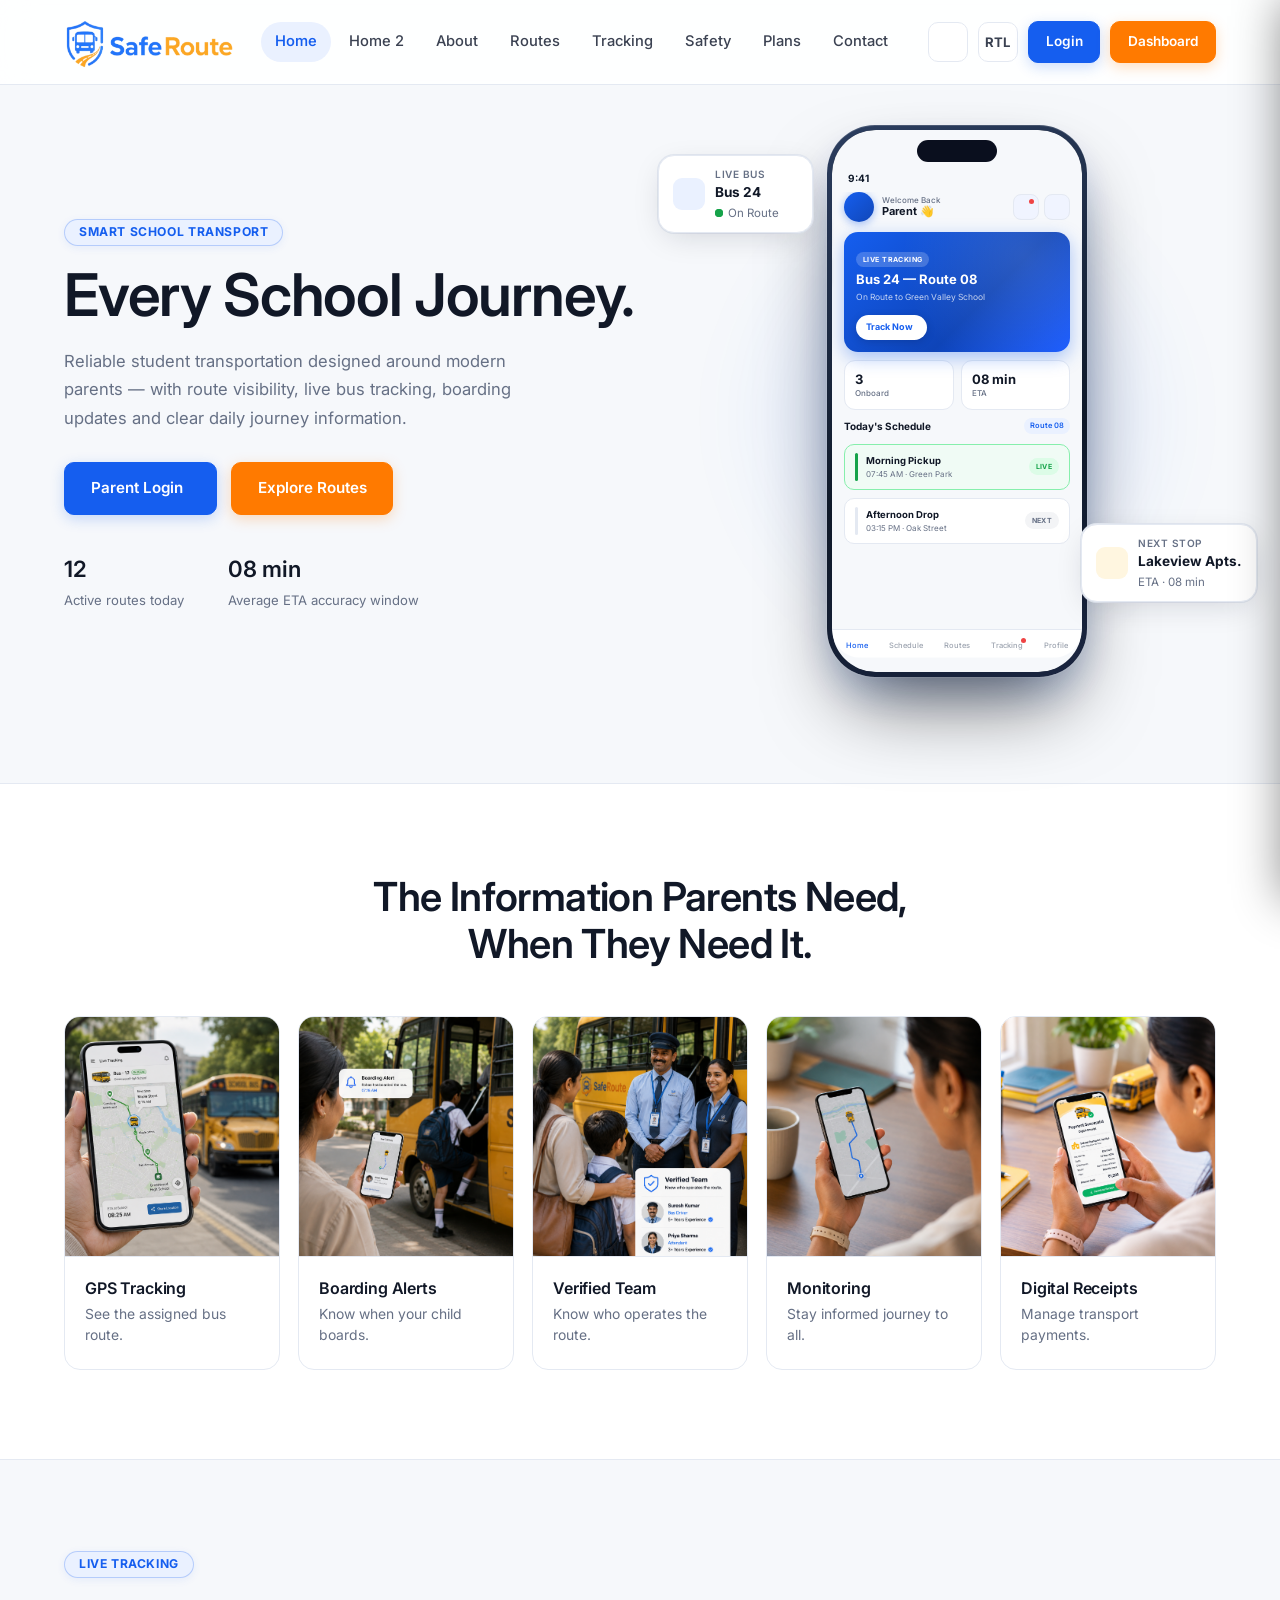
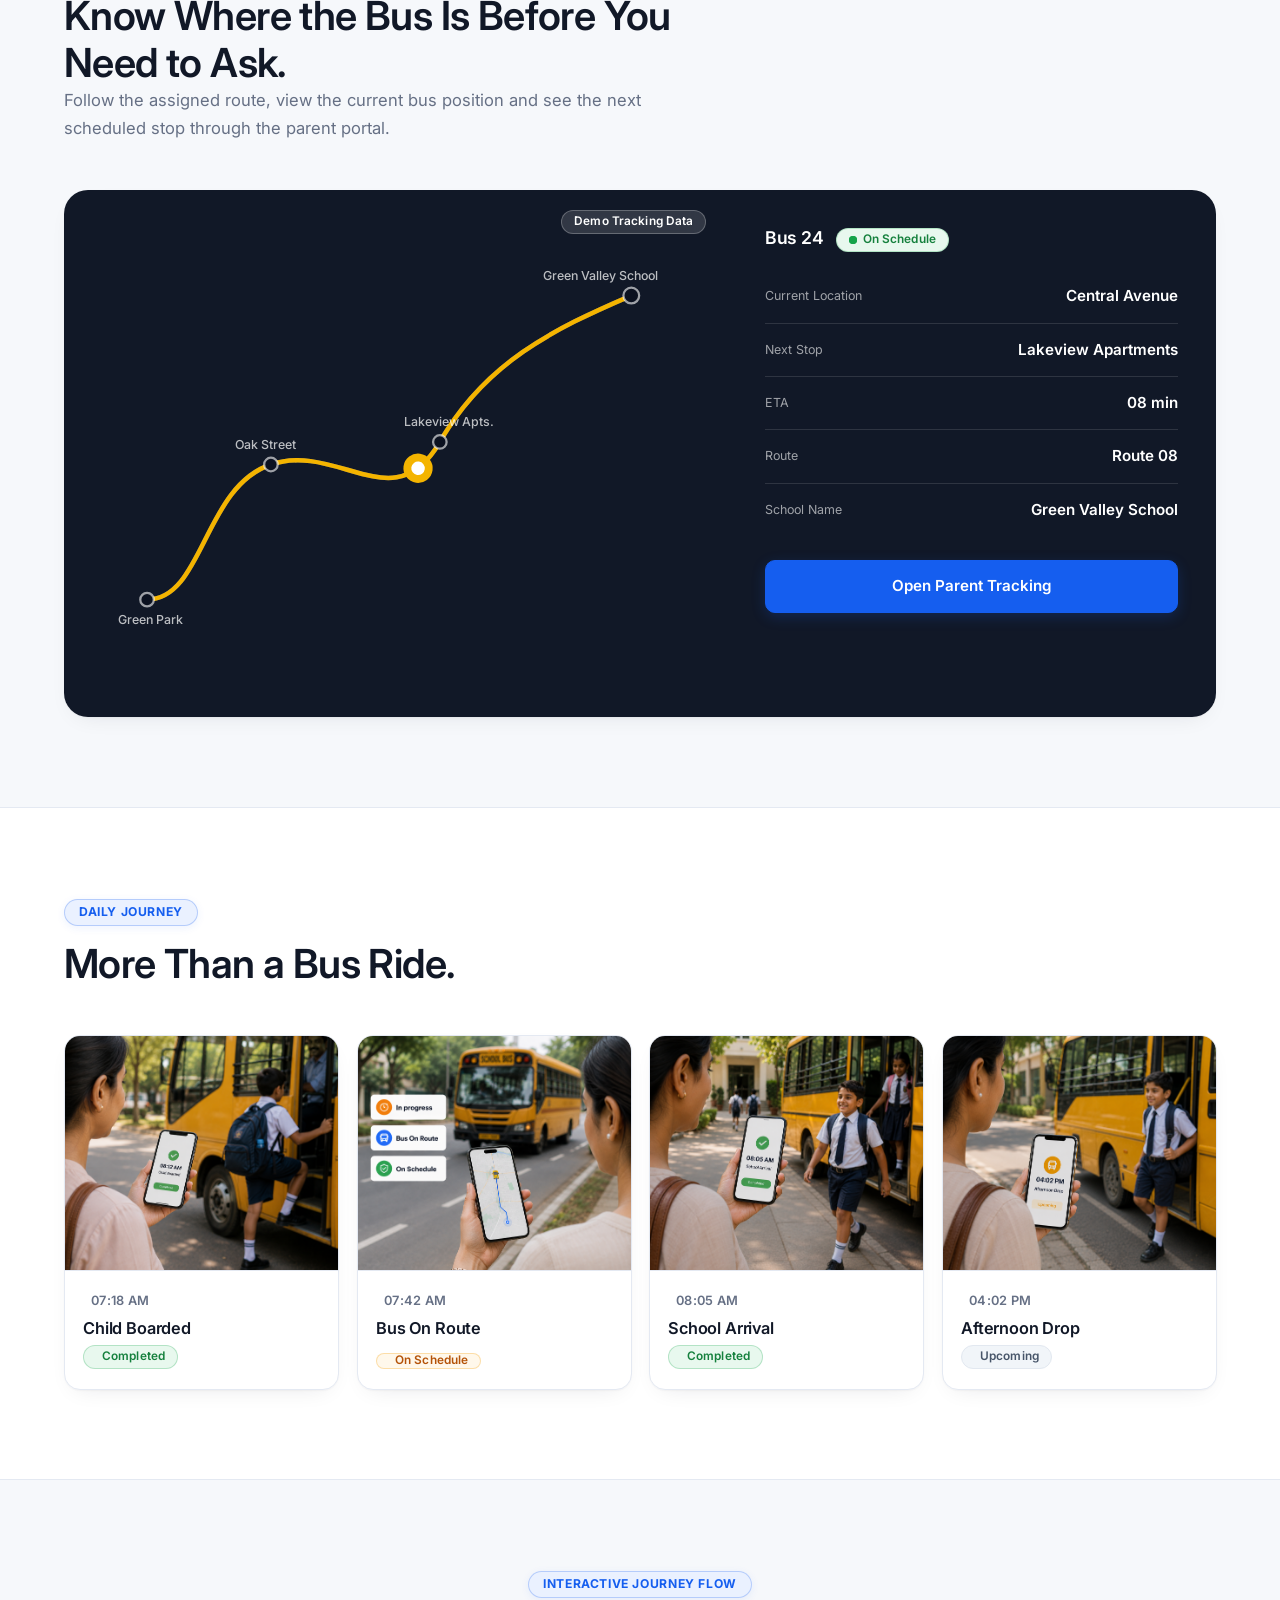
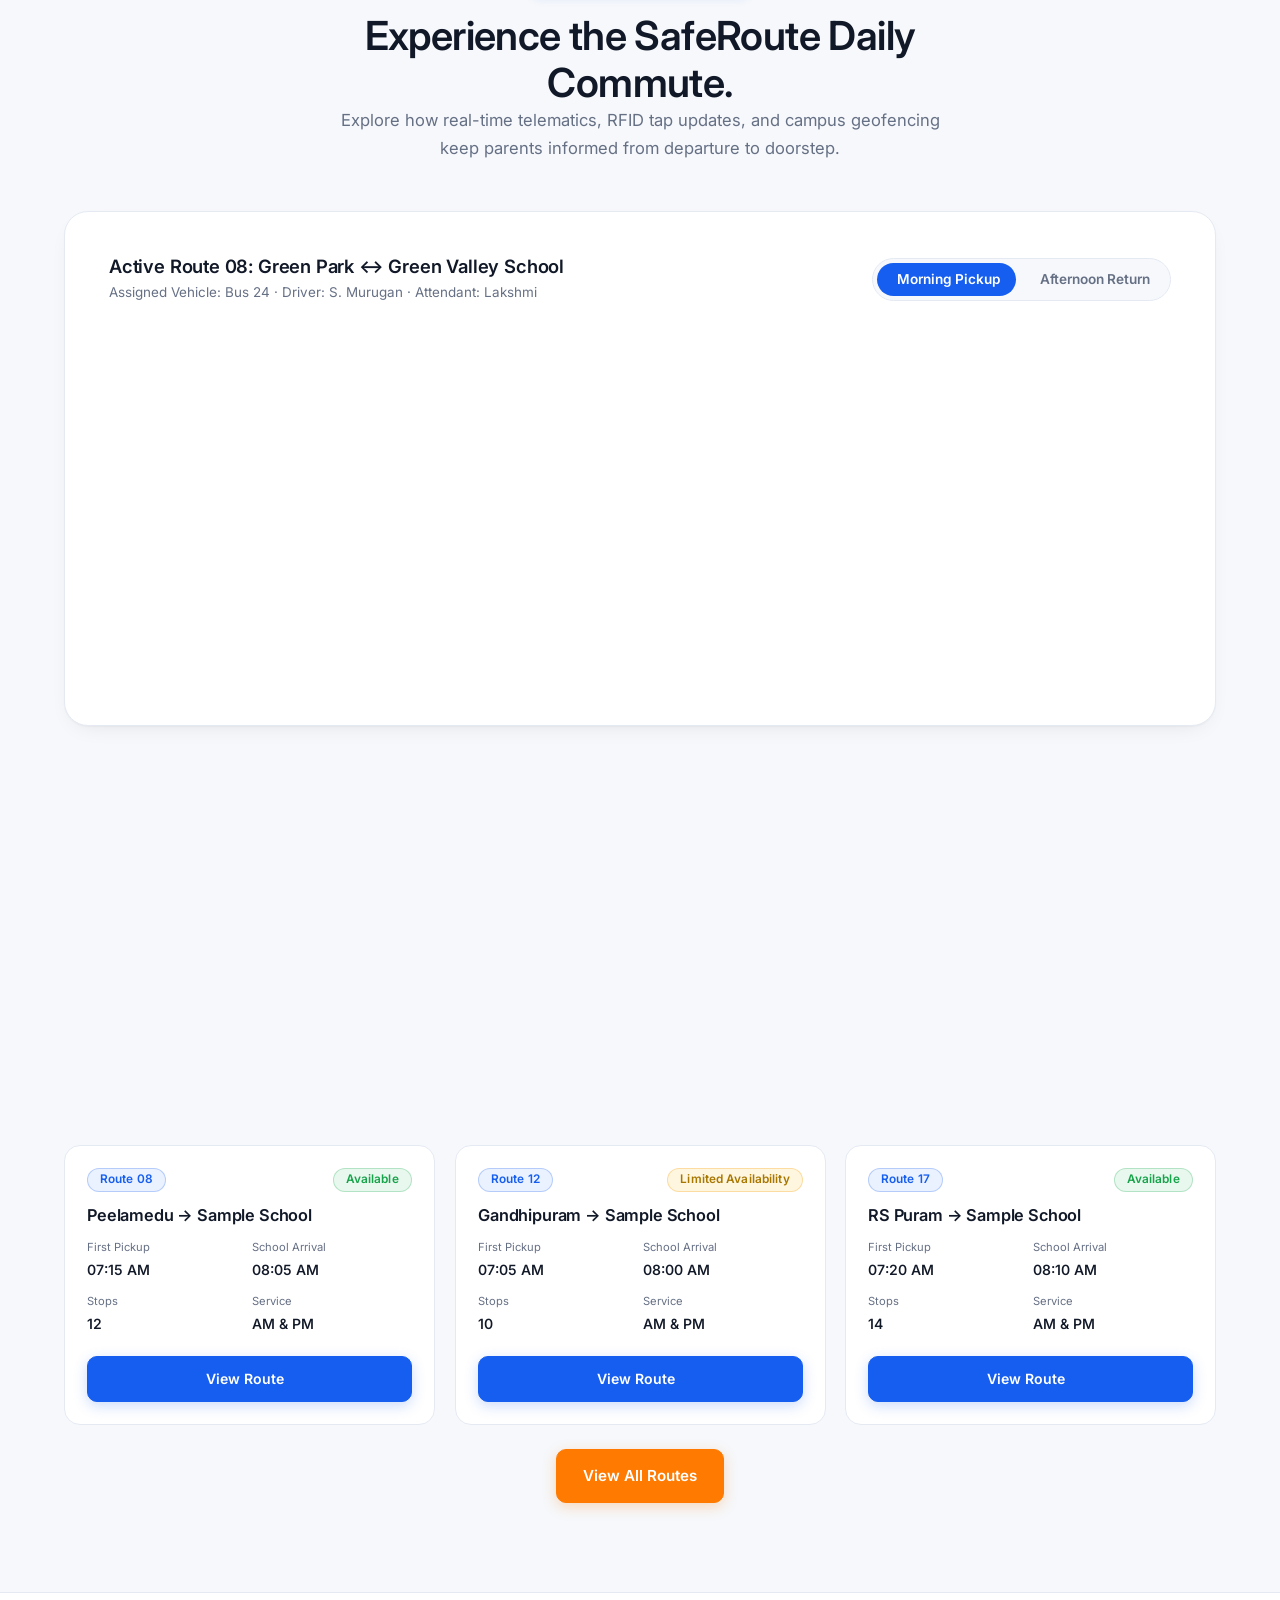
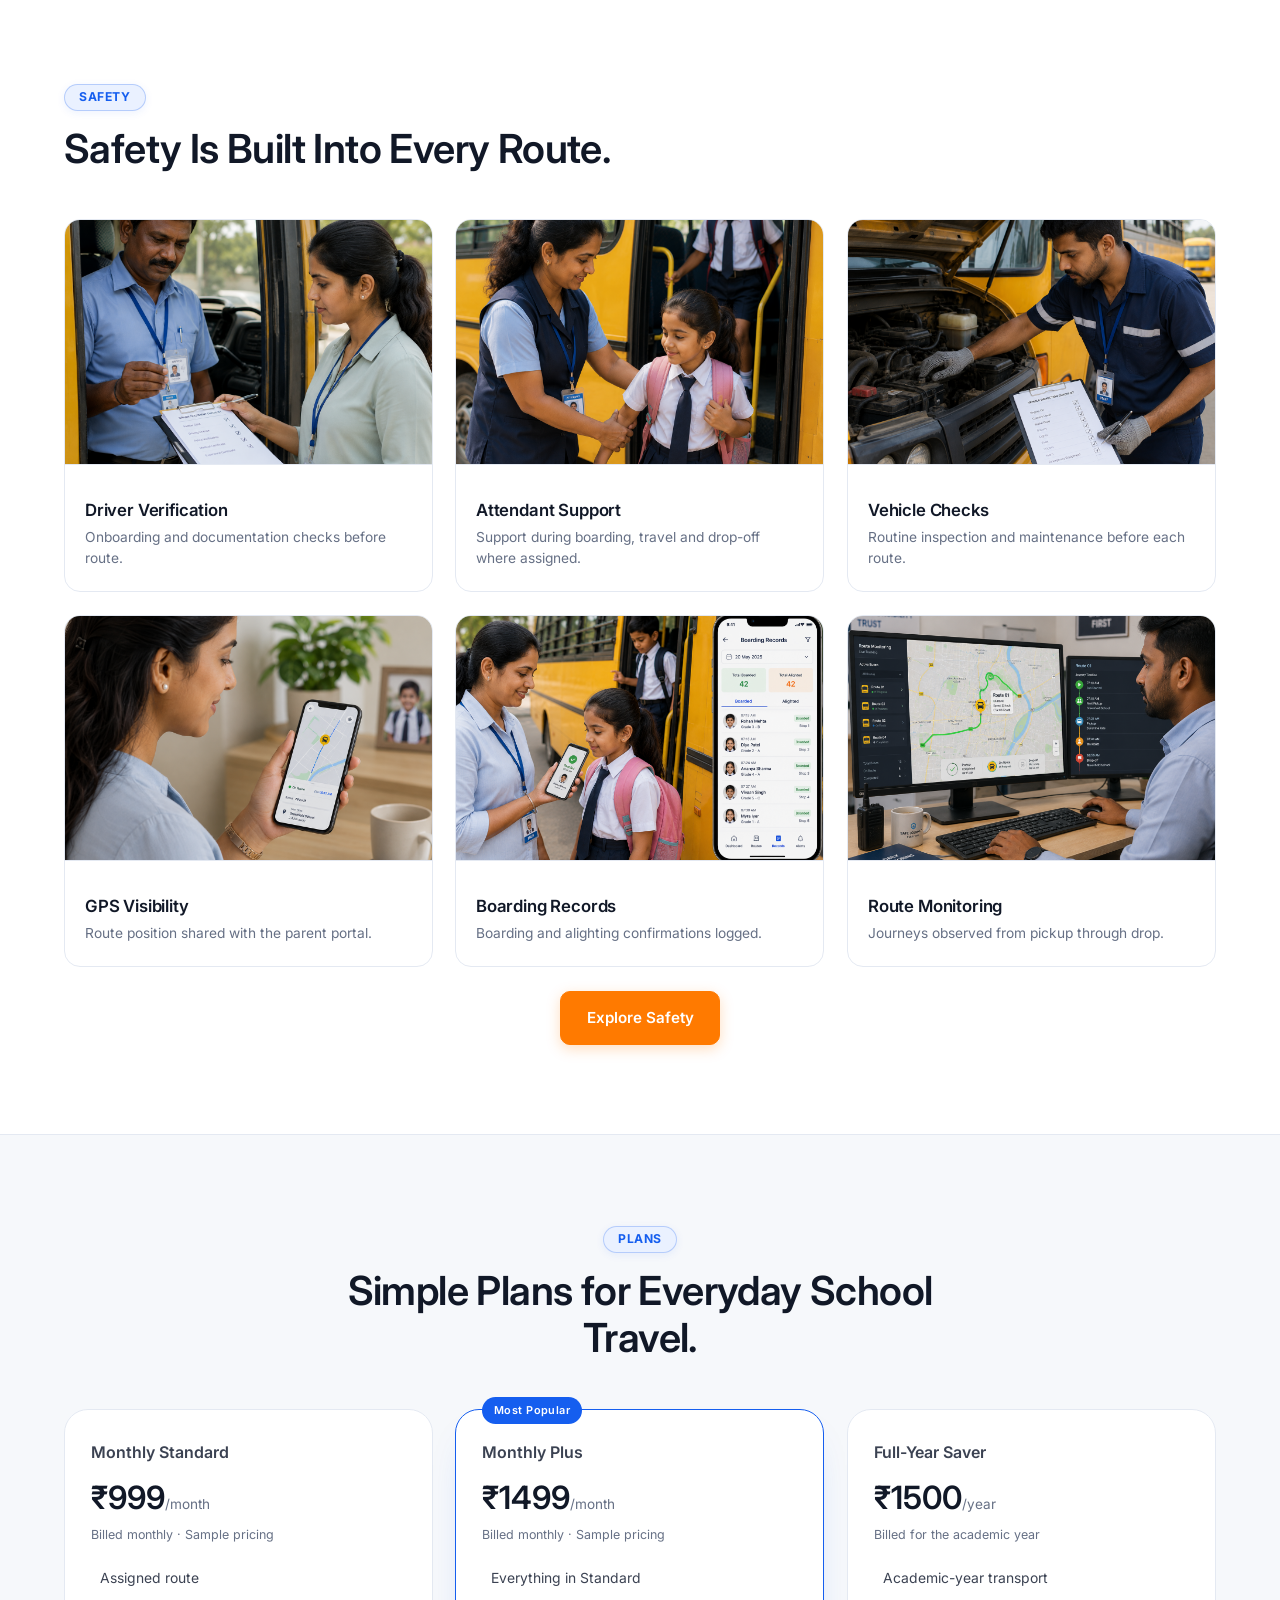
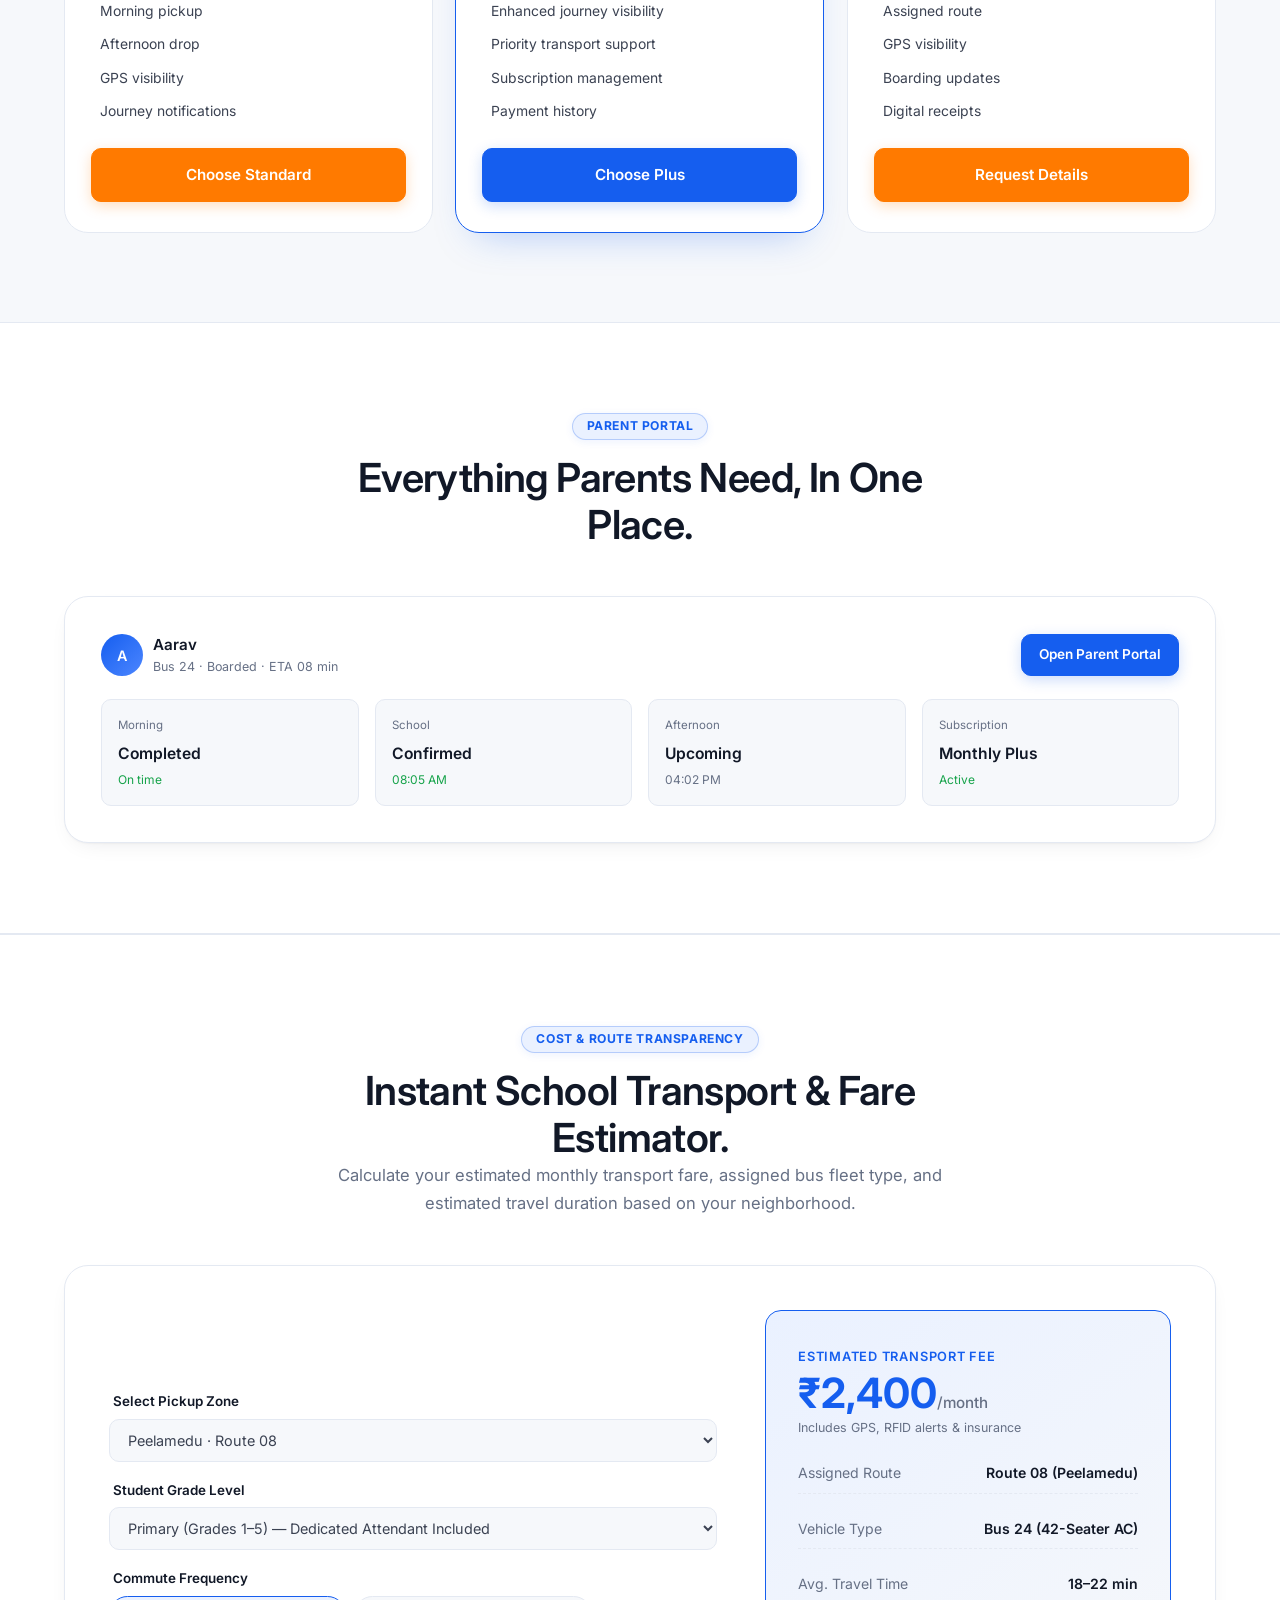
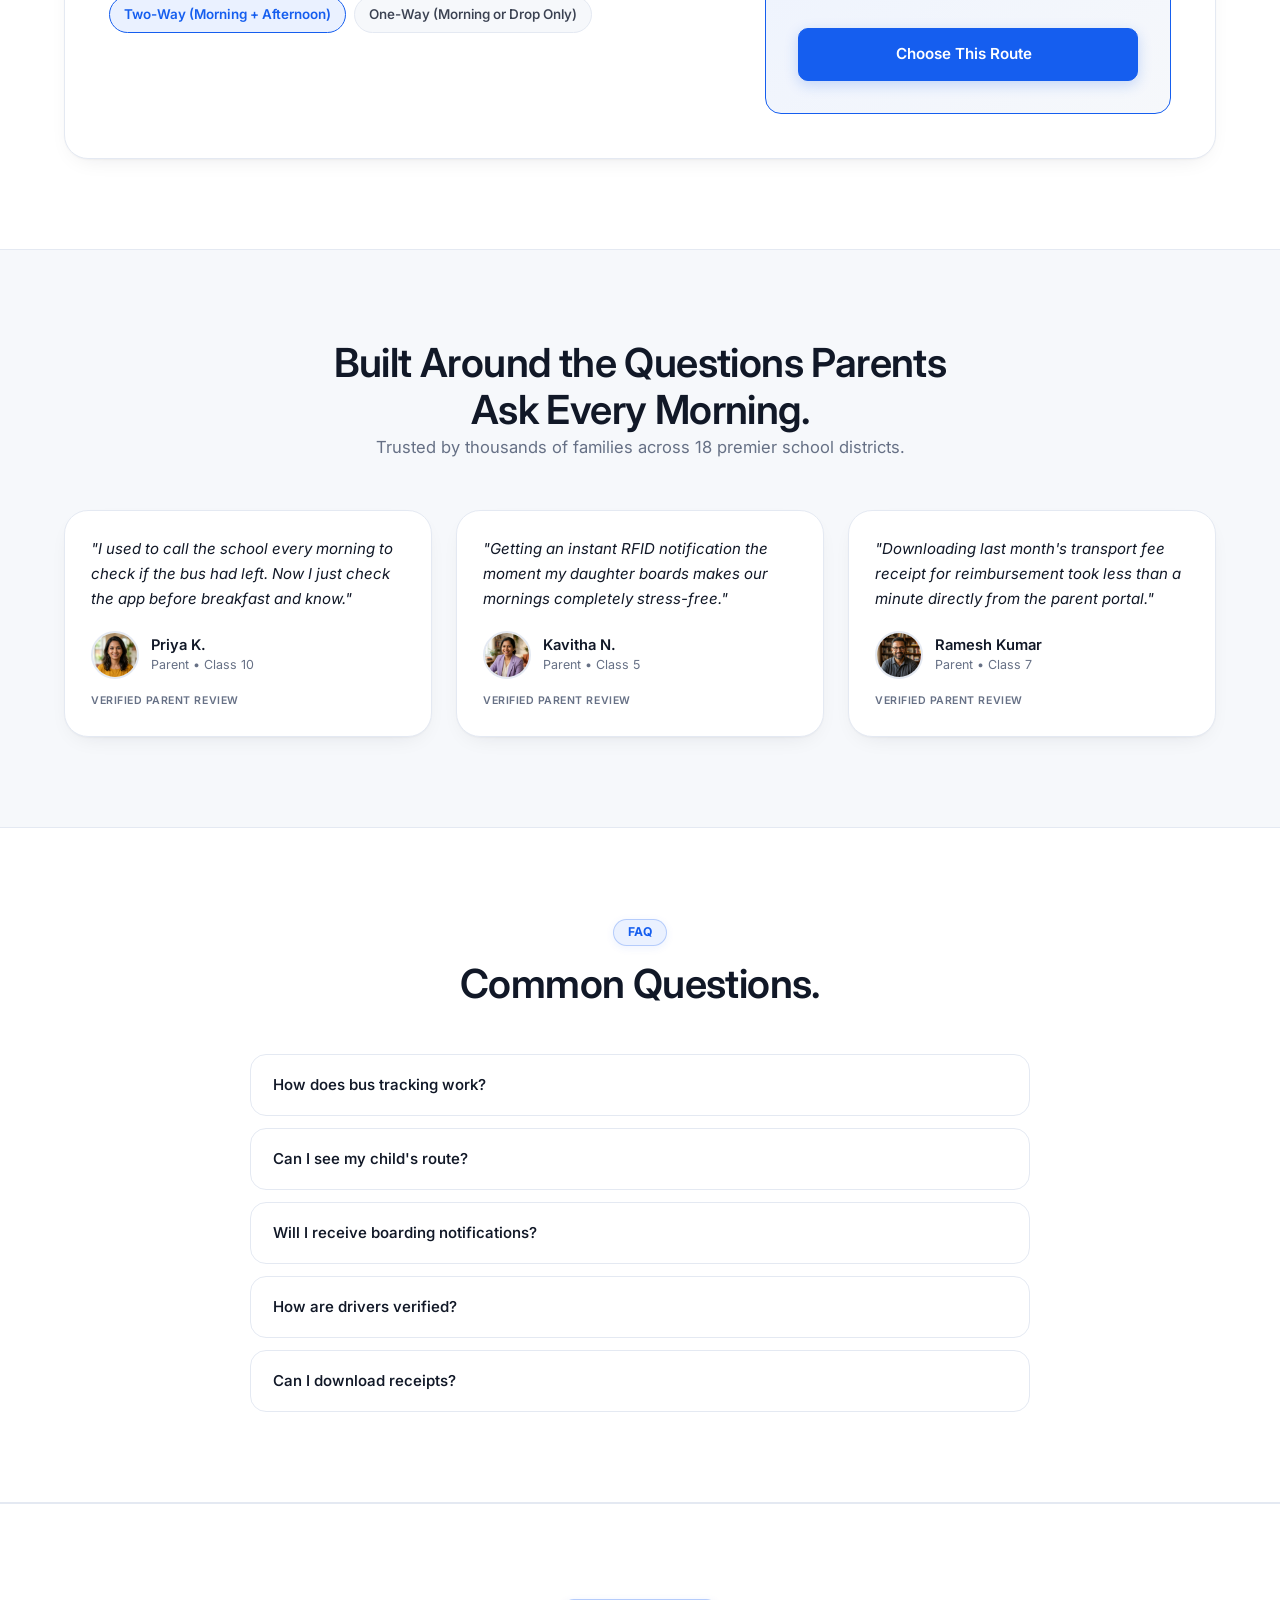
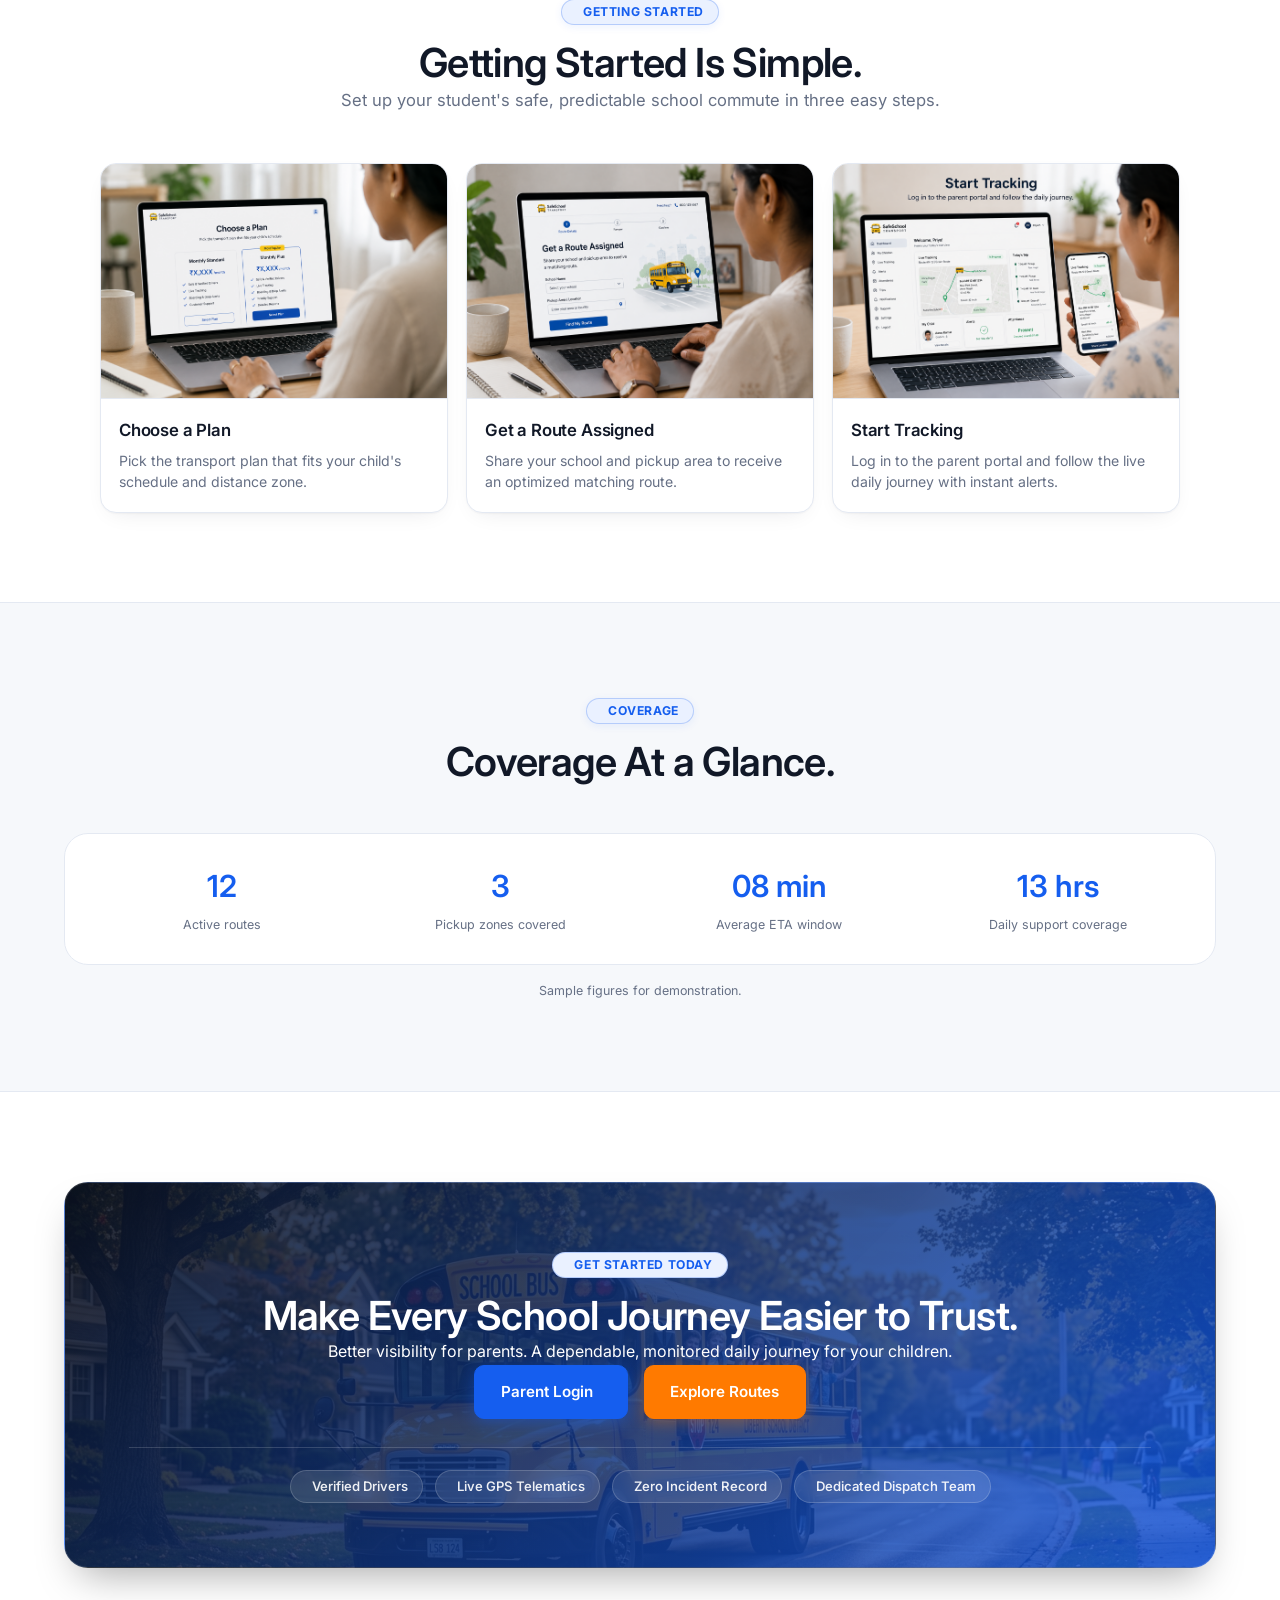
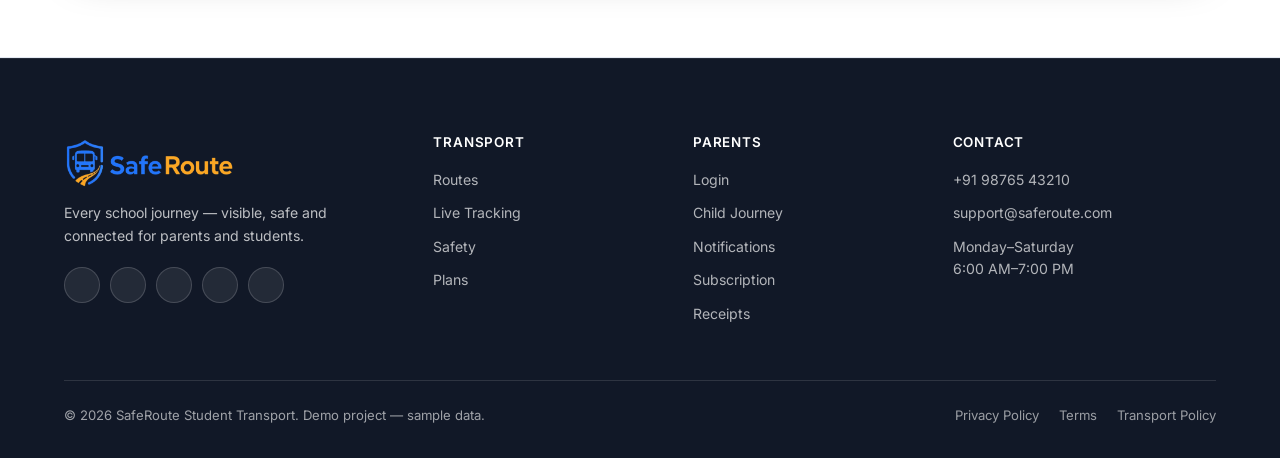
==== commit 26904058: "fixed" ====
--- a/index.html
+++ b/index.html
@@ -241,7 +241,7 @@
           <div class="card-media-banner"><img src="assets/ai/home/Route-Monitoring.png" alt="Route Monitoring"></div>
           <div class="feature-card-body">
             <h3>Monitoring</h3>
-            <p>Stay informed journey.</p>
+            <p>Stay informed journey to all.</p>
           </div>
         </div>
         <div class="feature-card" data-reveal="fade-up">
--- a/assets/css/responsive.css
+++ b/assets/css/responsive.css
@@ -202,15 +202,43 @@
 
   .step-node { height: 230px !important; }
 
+  /* Tracking Page Mobile Dispatch Log Refinement */
+  .driver-feed-box {
+    max-height: none !important;
+    overflow-y: visible !important;
+    height: auto !important;
+  }
+
   /* Plans Page Mobile Refinements */
   .calc-container-card {
     padding: 1.25rem 1rem !important;
+    overflow: hidden !important;
+    box-sizing: border-box !important;
+    width: 100% !important;
+    max-width: 100% !important;
+    min-width: 0 !important;
+    margin-inline: 0 !important;
   }
   .calc-grid {
-    gap: 1.5rem !important;
+    gap: 1.25rem !important;
+    width: 100% !important;
+    max-width: 100% !important;
+    min-width: 0 !important;
+    box-sizing: border-box !important;
+  }
+  .calc-controls,
+  .calc-results-panel {
+    width: 100% !important;
+    max-width: 100% !important;
+    min-width: 0 !important;
+    box-sizing: border-box !important;
   }
   .calc-group {
     margin-bottom: 1.25rem !important;
+    width: 100% !important;
+    max-width: 100% !important;
+    min-width: 0 !important;
+    box-sizing: border-box !important;
   }
   .calc-label {
     display: flex !important;
@@ -219,6 +247,10 @@
     gap: 4px !important;
     margin-bottom: 8px !important;
     width: 100% !important;
+    max-width: 100% !important;
+    min-width: 0 !important;
+    box-sizing: border-box !important;
+    word-break: break-word !important;
   }
   .calc-label span:first-child {
     font-size: 0.86rem !important;
@@ -232,16 +264,28 @@
     align-items: center !important;
     gap: 4px !important;
   }
-  .calc-segmented {
+  .calc-segmented,
+  .calc-segmented--2col {
+    display: grid !important;
     grid-template-columns: 1fr !important;
     gap: 8px !important;
+    width: 100% !important;
+    max-width: 100% !important;
+    min-width: 0 !important;
+    box-sizing: border-box !important;
   }
   .calc-segment-btn {
+    display: block !important;
     padding: 10px 12px !important;
     font-size: 0.84rem !important;
     width: 100% !important;
+    max-width: 100% !important;
+    min-width: 0 !important;
+    box-sizing: border-box !important;
     text-align: center !important;
     white-space: normal !important;
+    word-break: break-word !important;
+    overflow-wrap: anywhere !important;
   }
 
   .hero-center-badges {
@@ -485,8 +529,8 @@
   .stat-strip { padding: 20px; }
   .stat-strip .stat-item b { font-size: 1.5rem; }
 
-  .calc-container-card { padding: 1rem 0.75rem !important; }
-  .calc-results-panel { padding: 1rem 0.75rem !important; }
+  .calc-container-card { padding: 1rem 0.75rem !important; width: 100% !important; max-width: 100% !important; min-width: 0 !important; box-sizing: border-box !important; overflow: hidden !important; }
+  .calc-results-panel { padding: 1rem 0.75rem !important; width: 100% !important; max-width: 100% !important; min-width: 0 !important; box-sizing: border-box !important; }
   .enterprise-content { padding: 1.25rem 0.75rem !important; }
   .enterprise-stats-panel { padding: 1.25rem 0.75rem !important; }
   .enterprise-stat-box { padding: 12px 14px !important; gap: 10px !important; }
@@ -515,8 +559,11 @@
   .plan-price { font-size: 1.7rem; }
   .floating-card { min-width: 132px; font-size: 0.85rem; }
   .floating-card .fc-value { font-size: 0.8rem; }
+  .calc-container-card { padding: 1rem 0.75rem !important; overflow: hidden !important; box-sizing: border-box !important; width: 100% !important; max-width: 100% !important; min-width: 0 !important; }
+  .calc-grid, .calc-controls, .calc-results-panel { width: 100% !important; max-width: 100% !important; min-width: 0 !important; box-sizing: border-box !important; }
   .calc-total-amount { font-size: 1.65rem !important; }
-  .calc-segment-btn { font-size: 0.8rem !important; padding: 8px 10px !important; }
+  .calc-segment-btn { font-size: 0.8rem !important; padding: 8px 10px !important; width: 100% !important; max-width: 100% !important; min-width: 0 !important; box-sizing: border-box !important; word-break: break-word !important; overflow-wrap: anywhere !important; }
+  .driver-feed-box { max-height: none !important; overflow-y: visible !important; height: auto !important; }
   .addon-card-body, .trust-card-body { padding: 14px 10px !important; }
   .addon-price { font-size: 0.85rem !important; }
 }
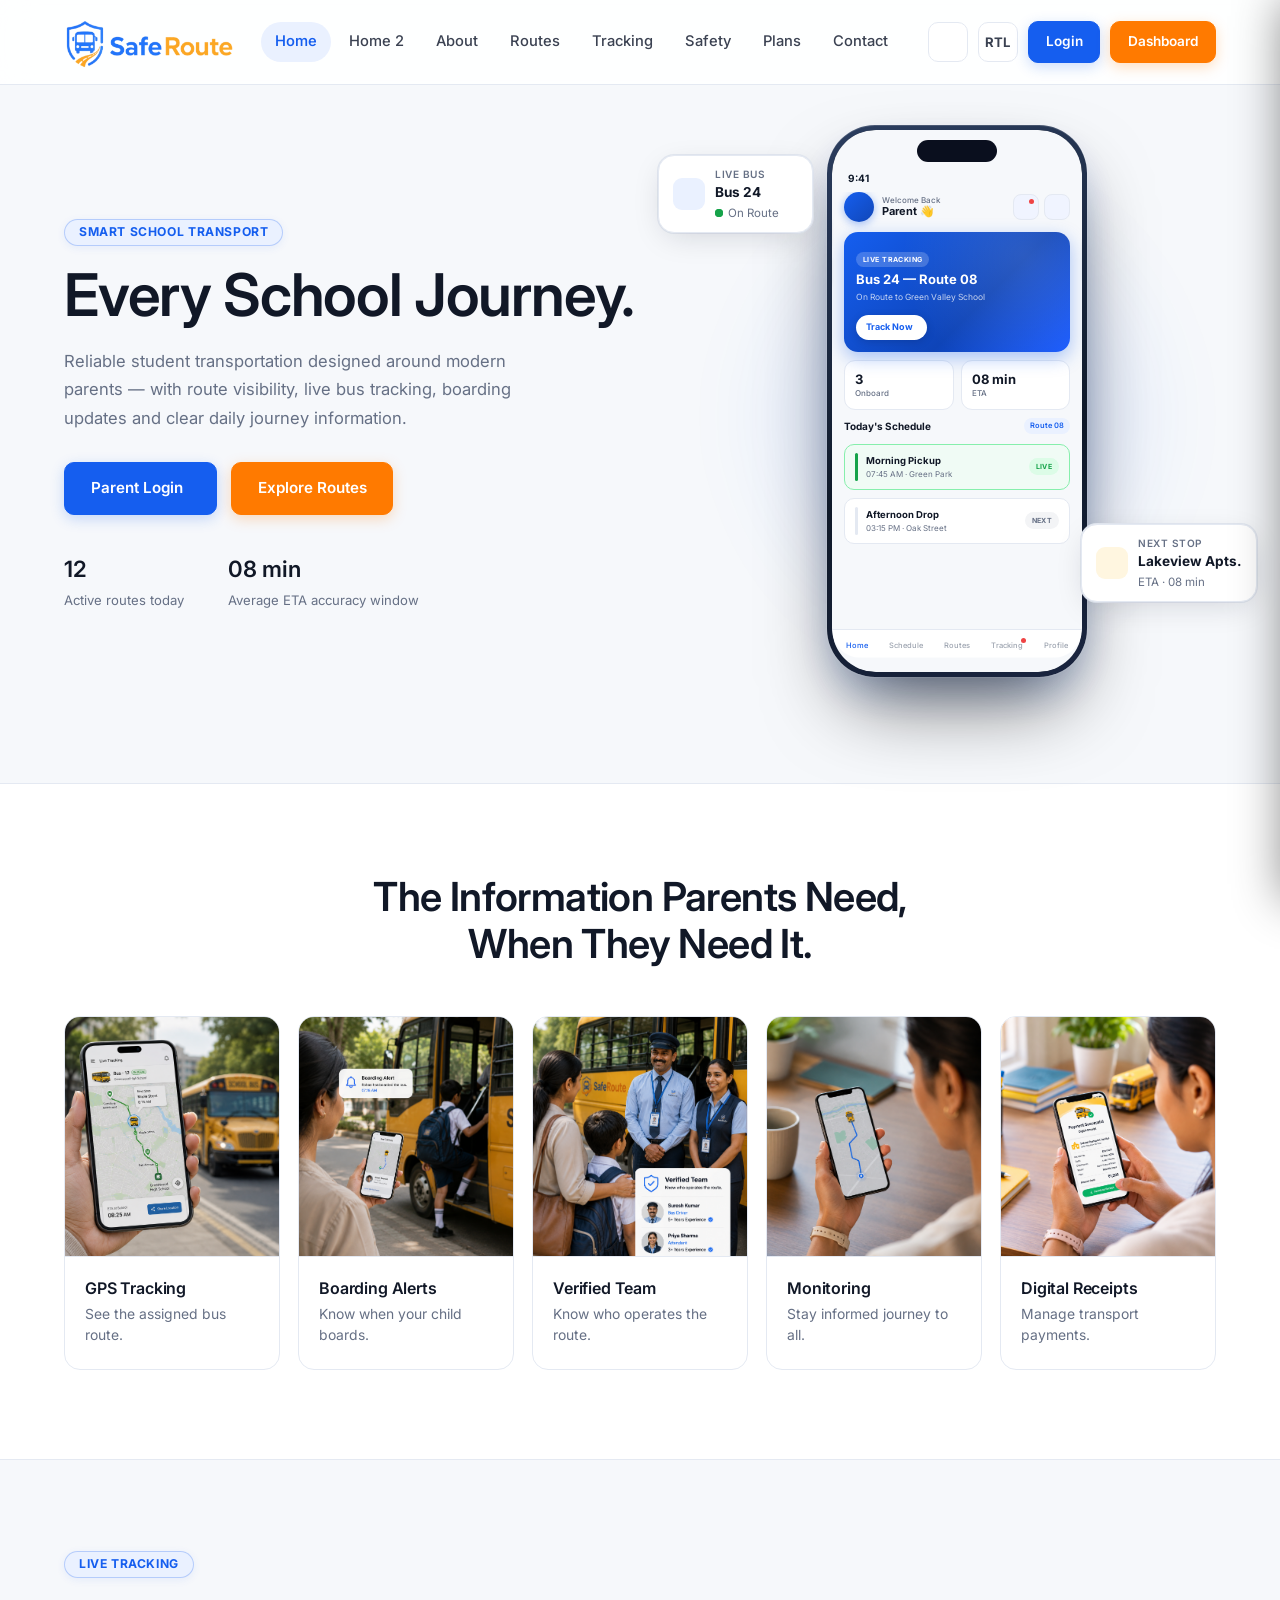
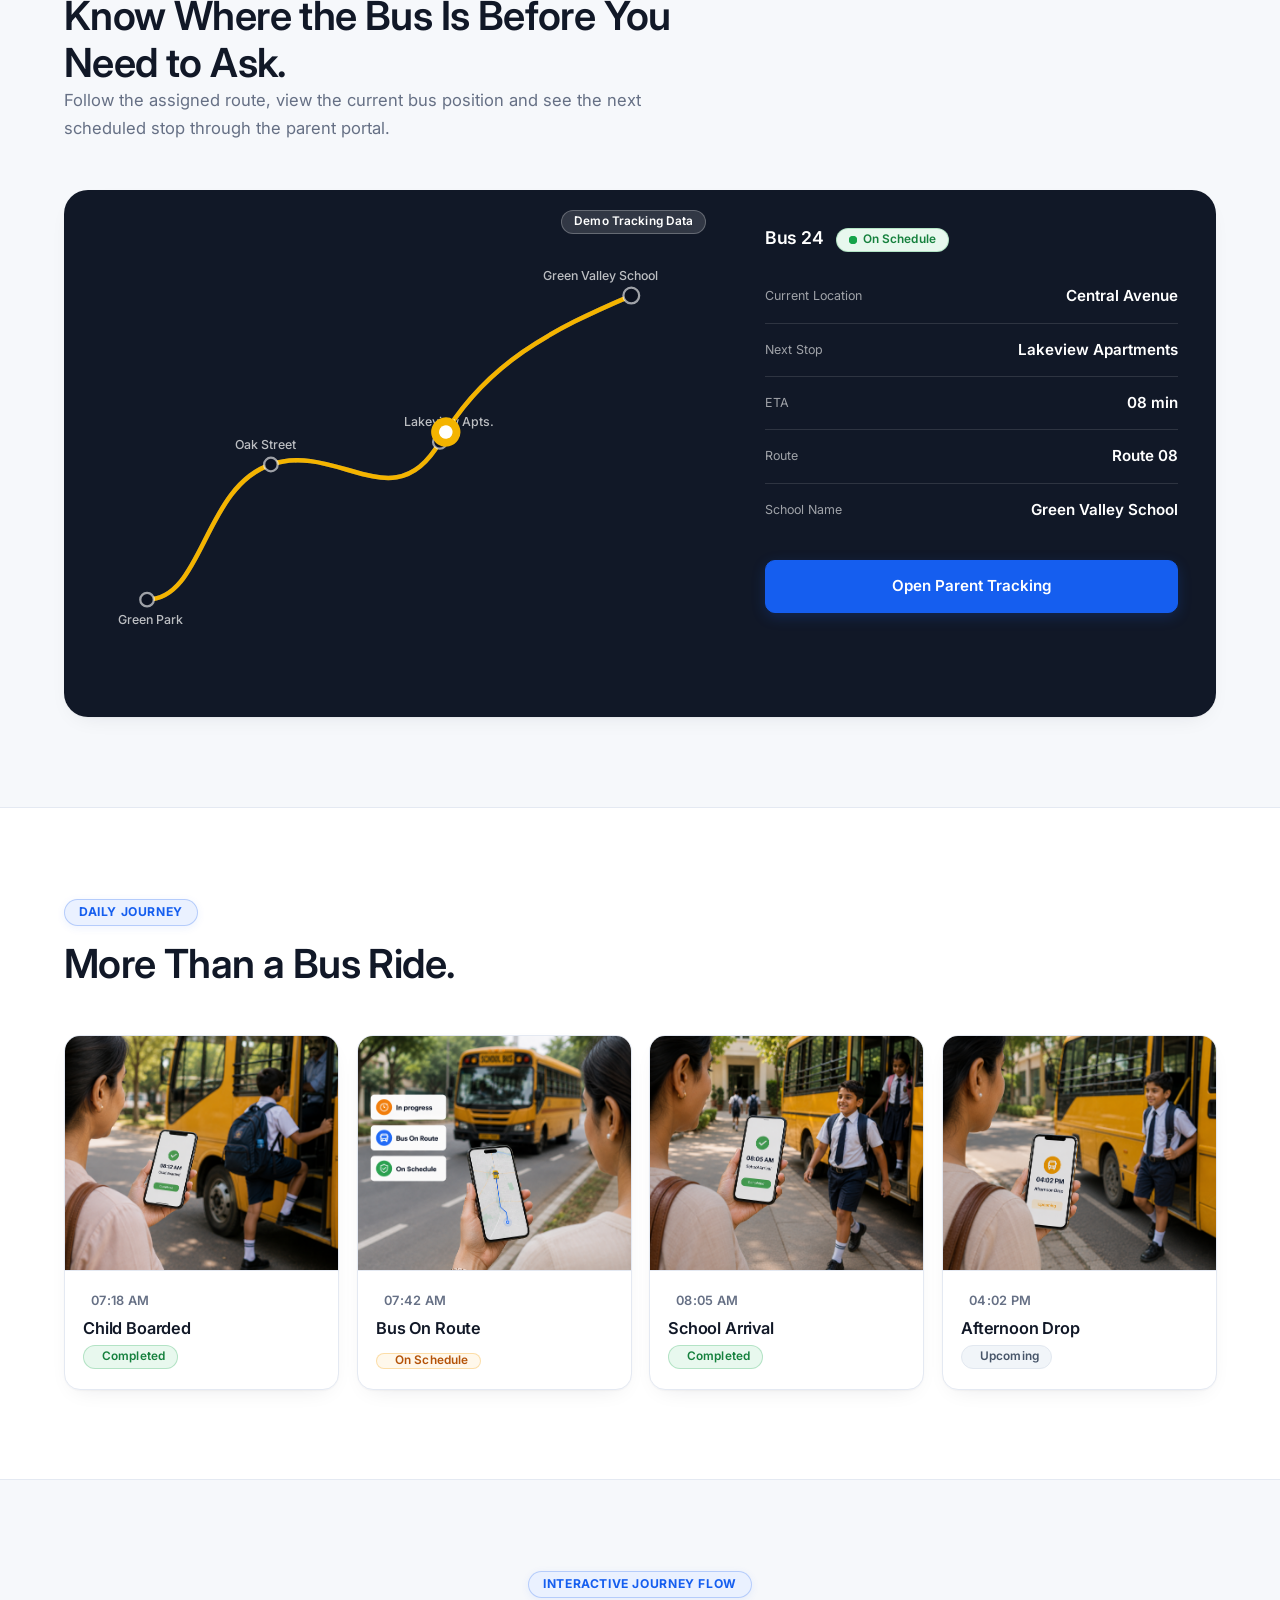
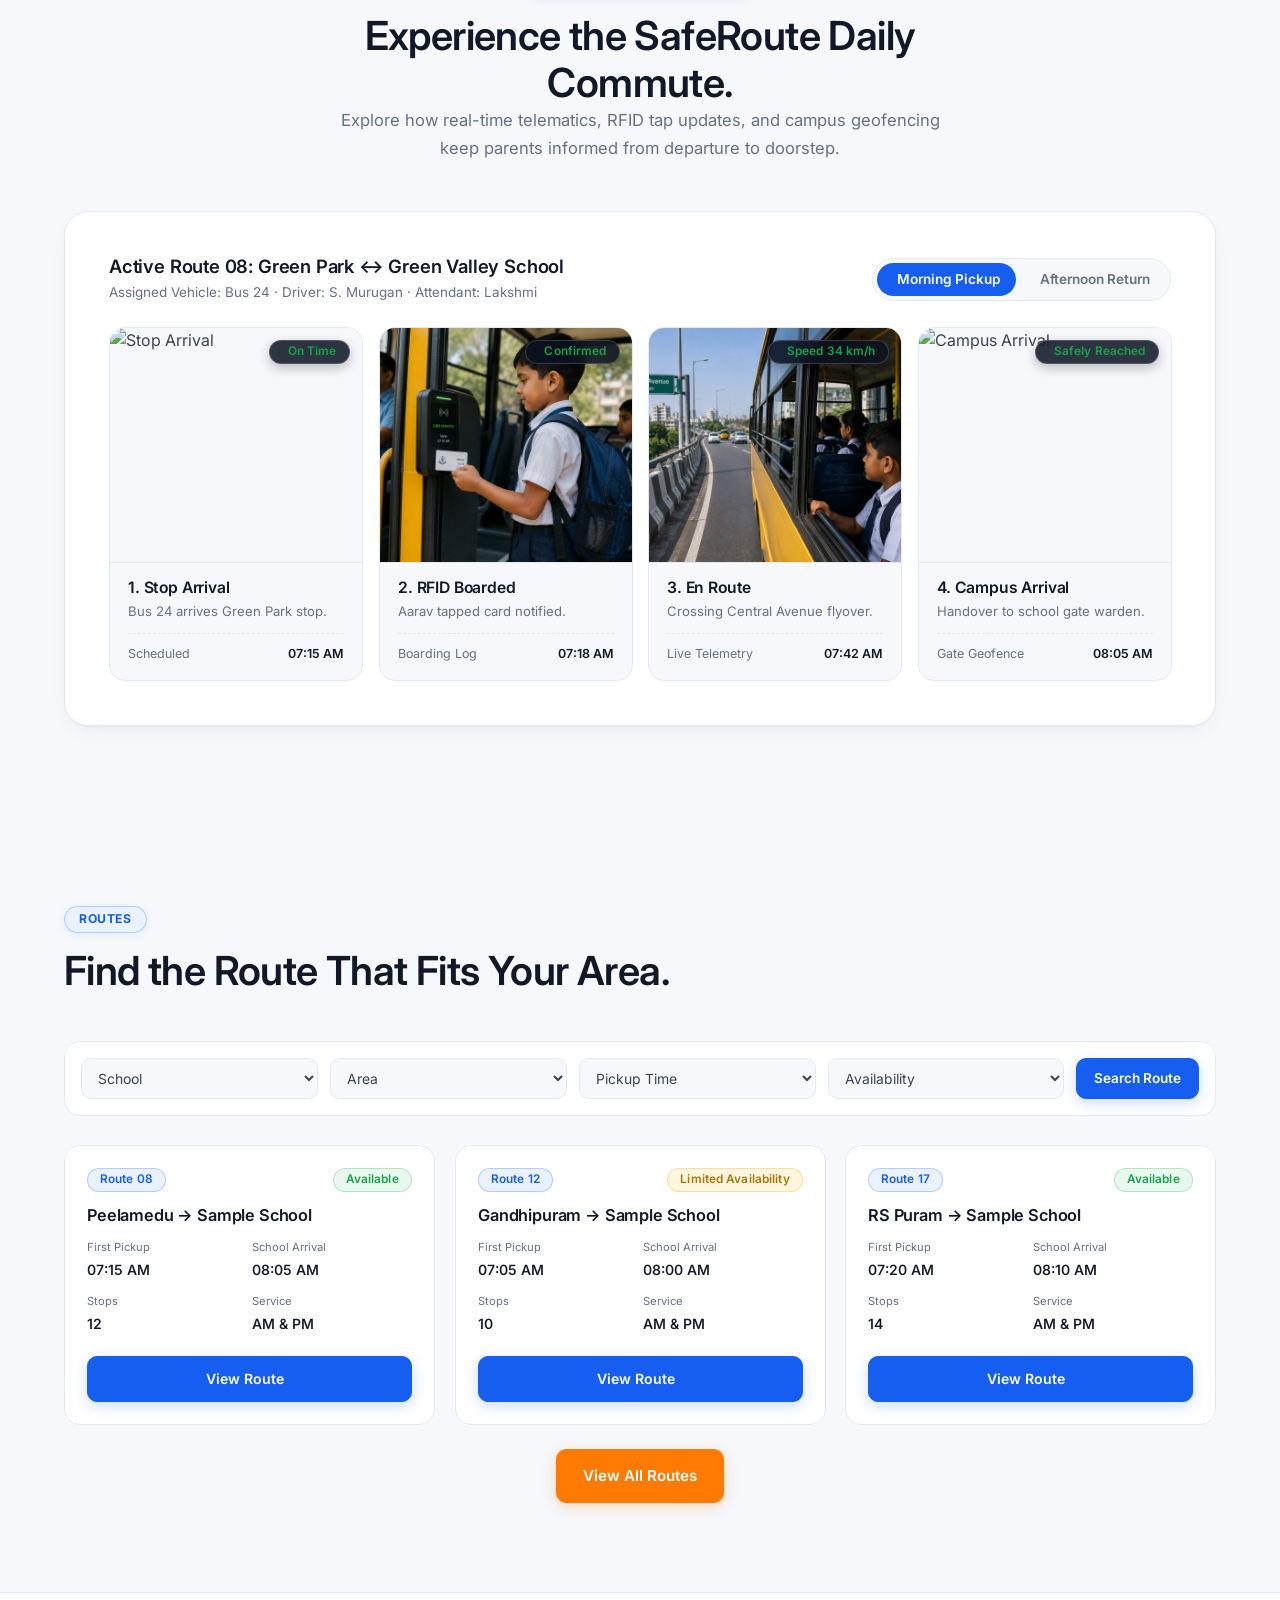
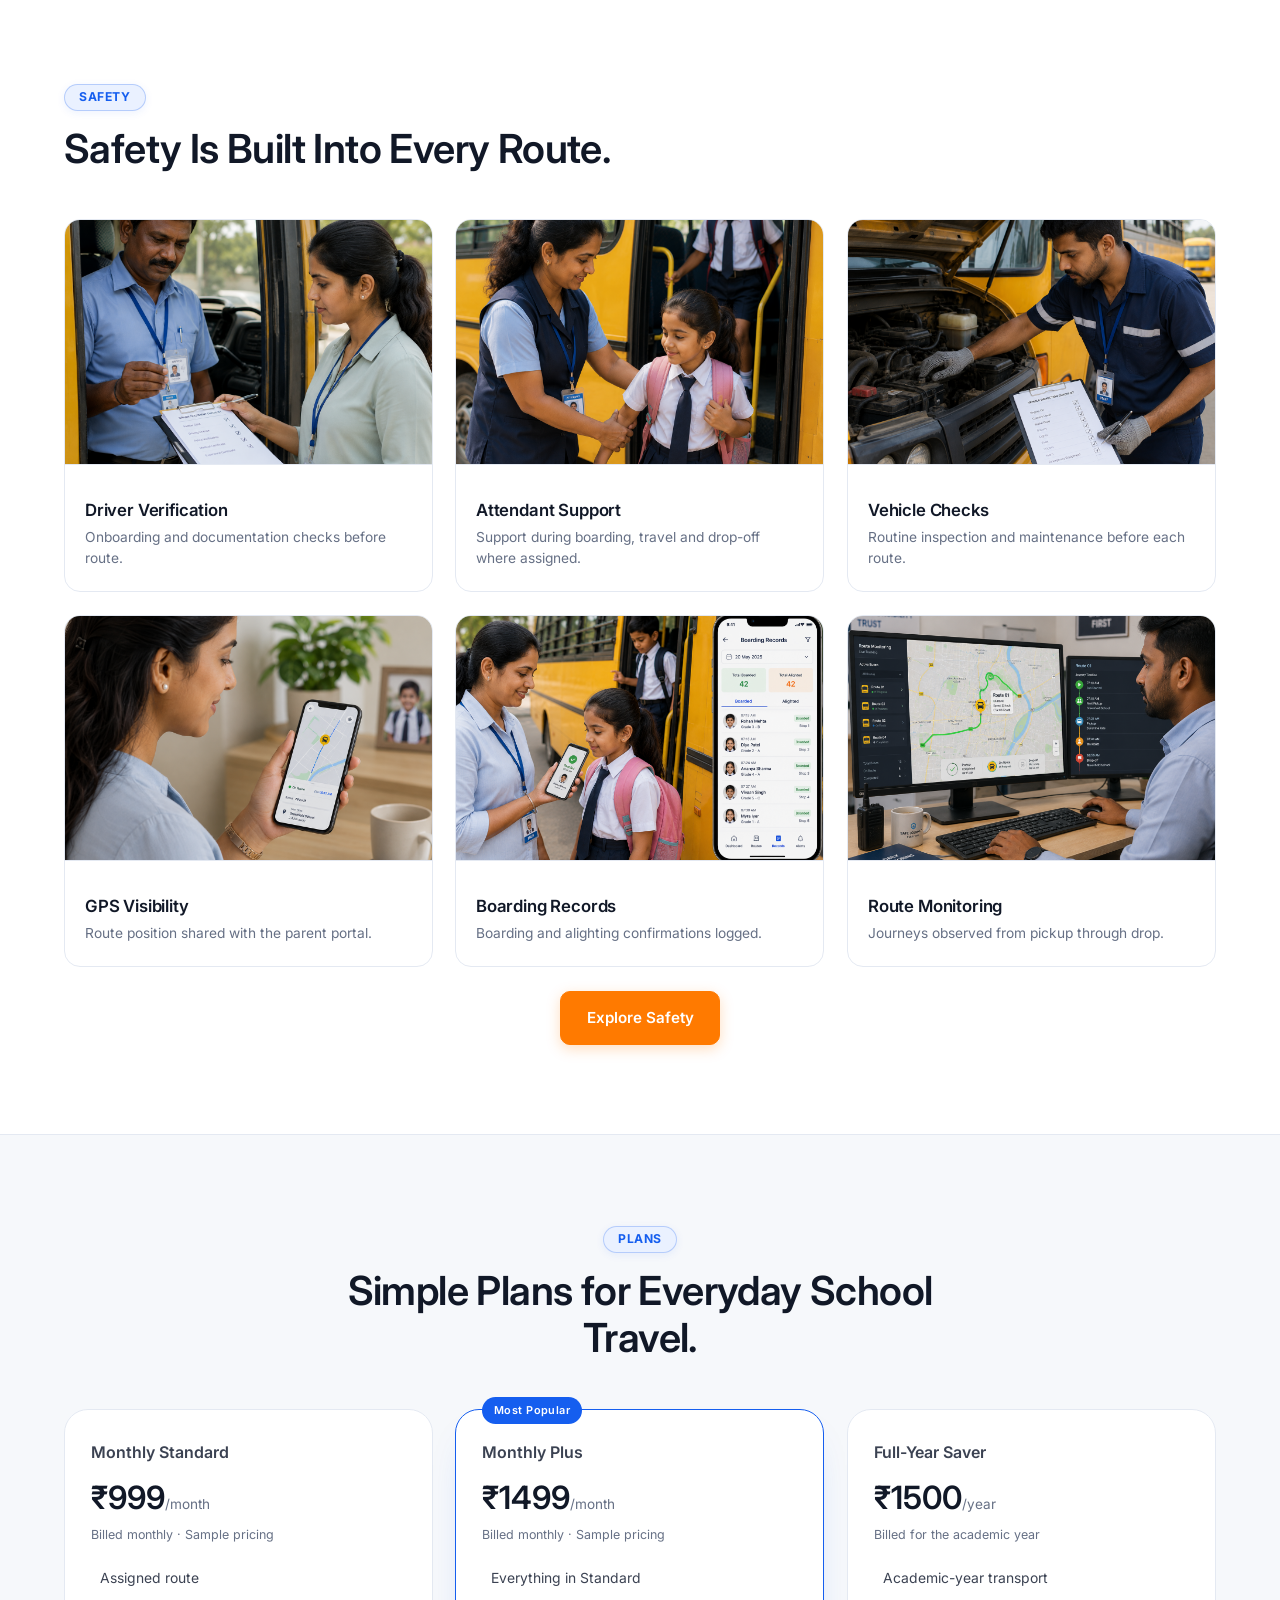
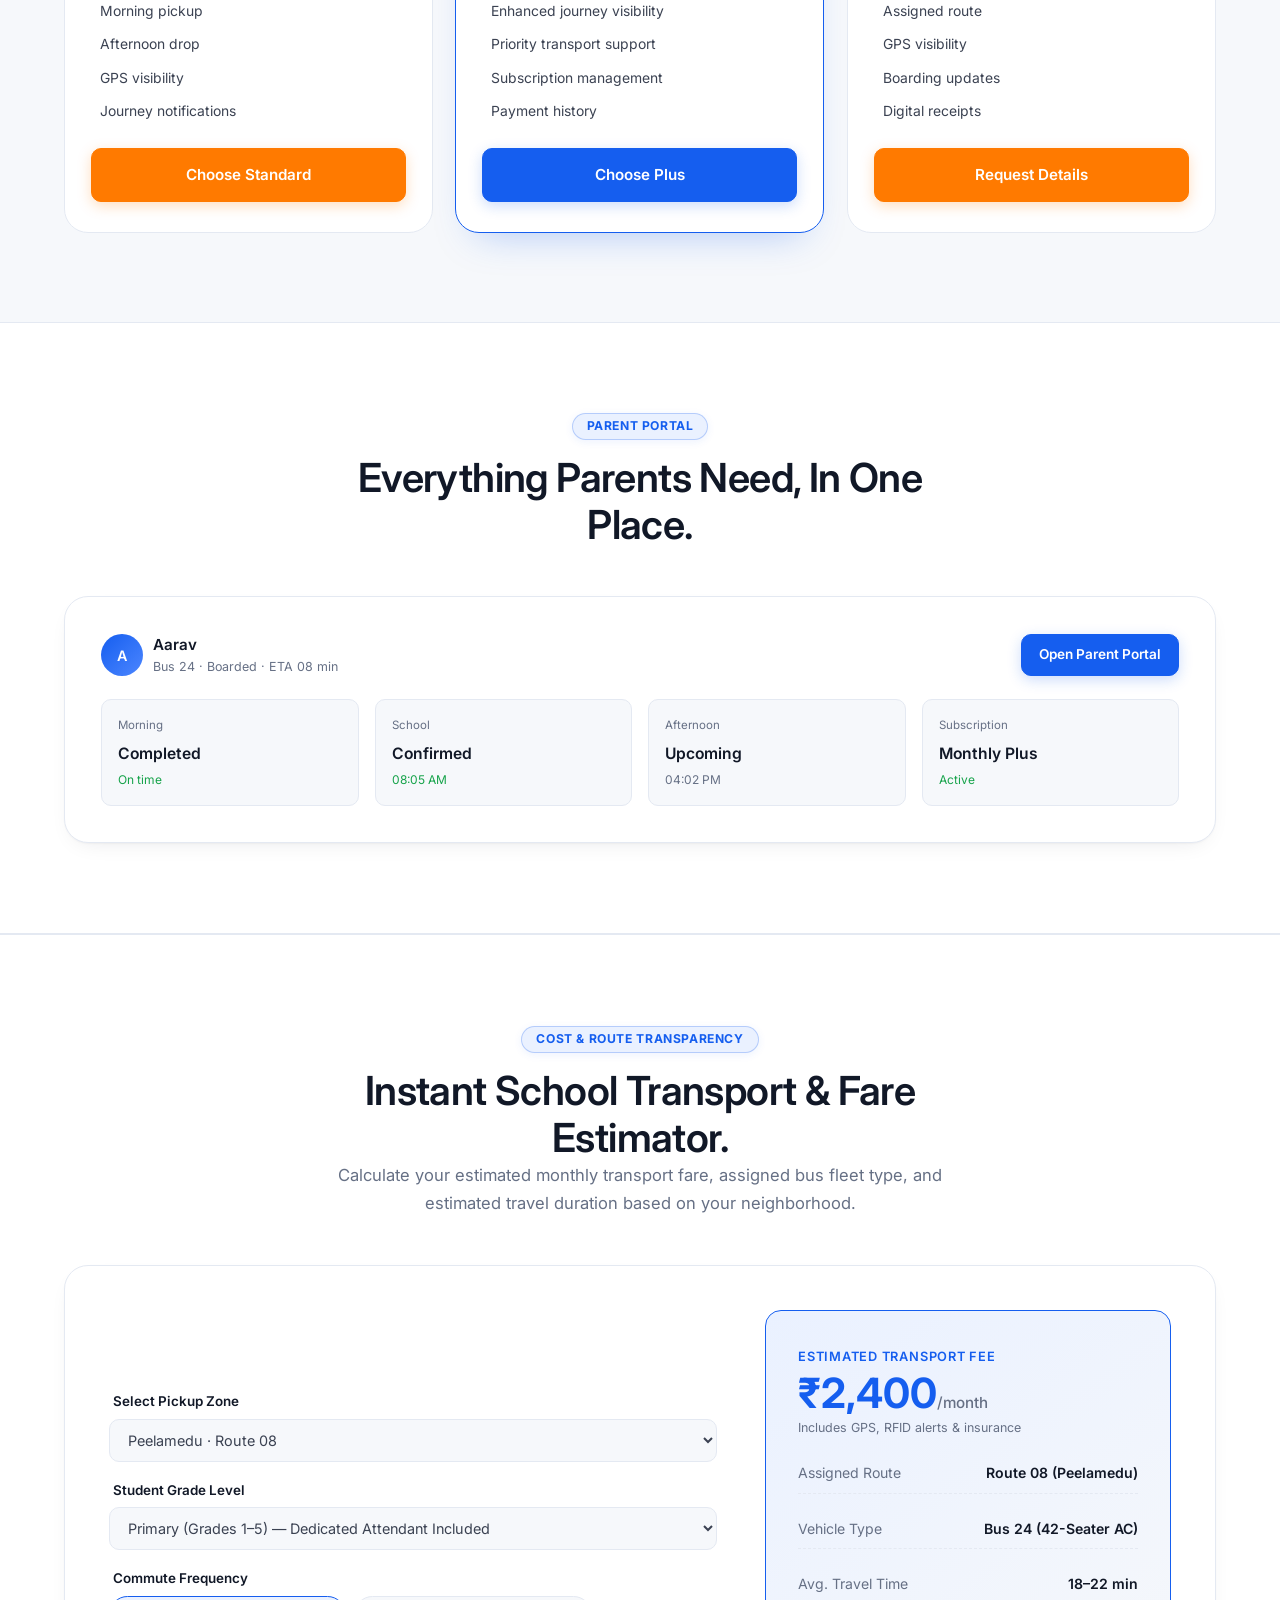
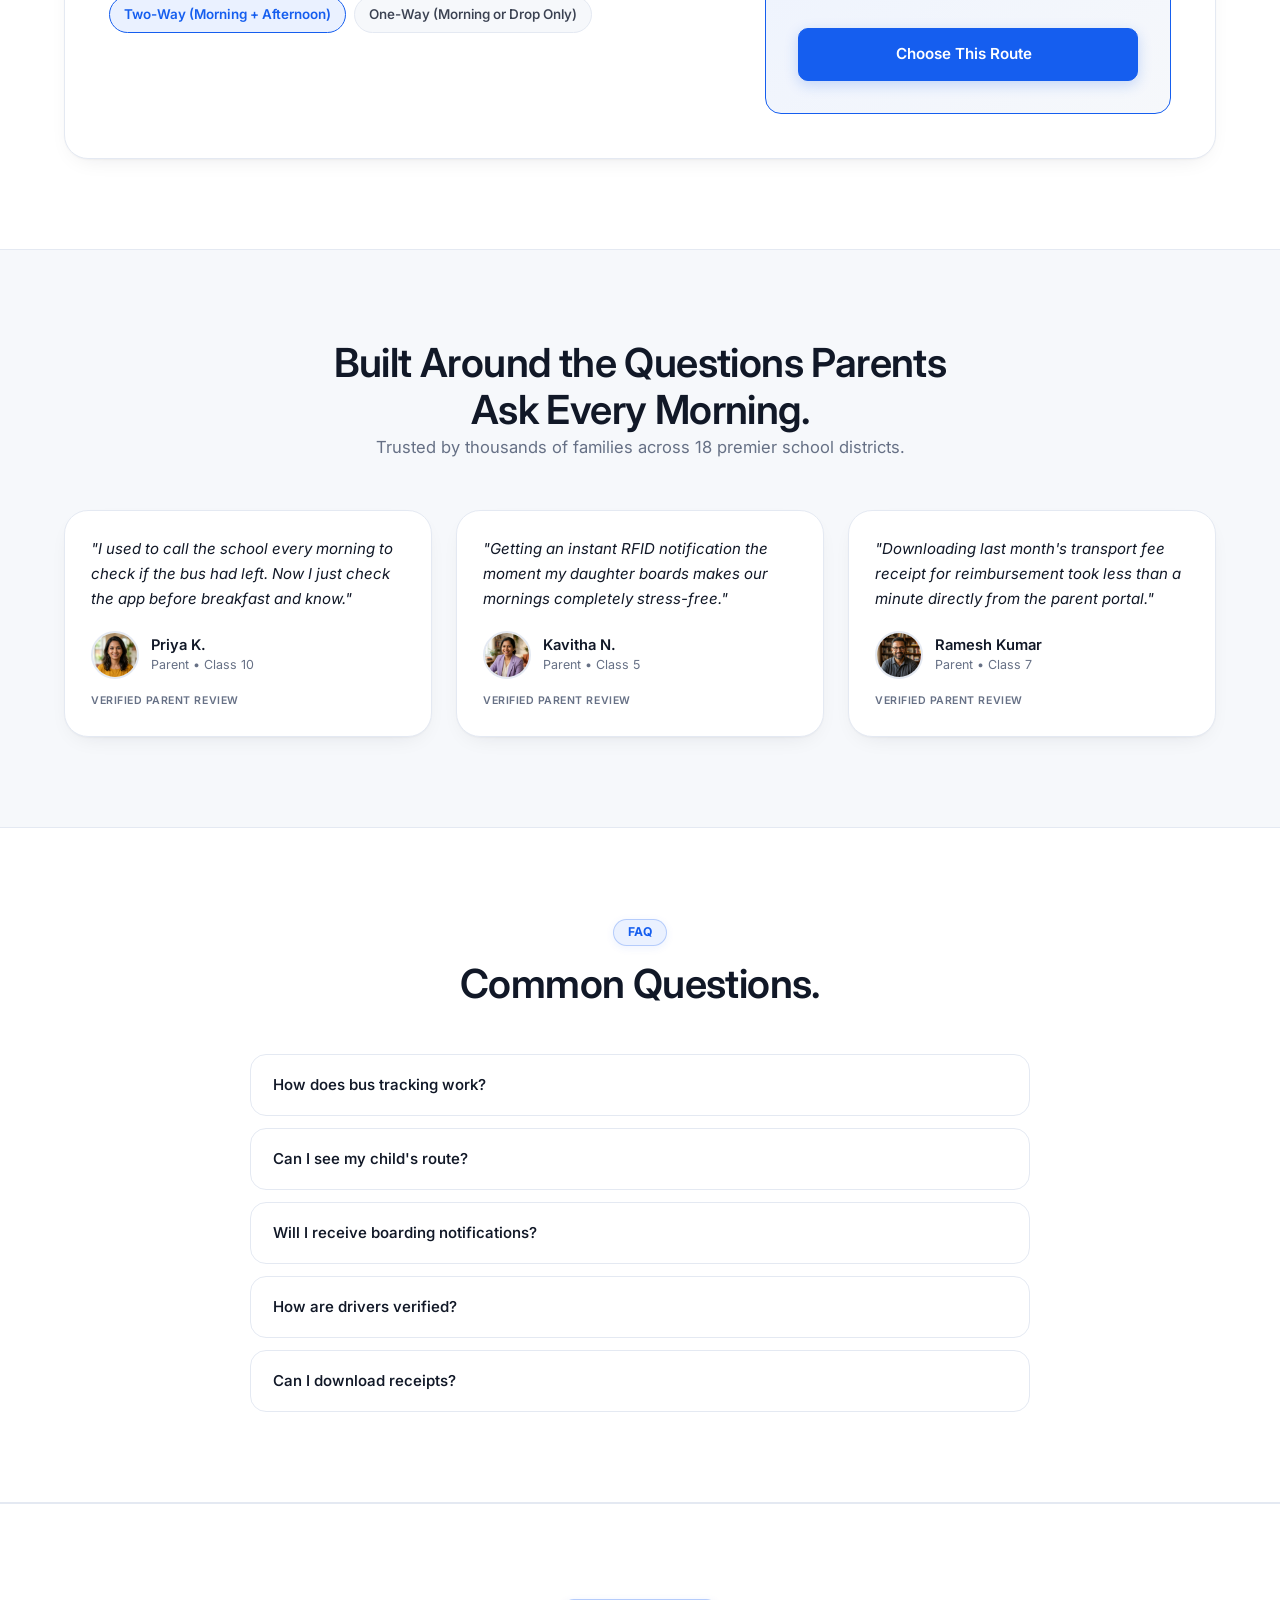
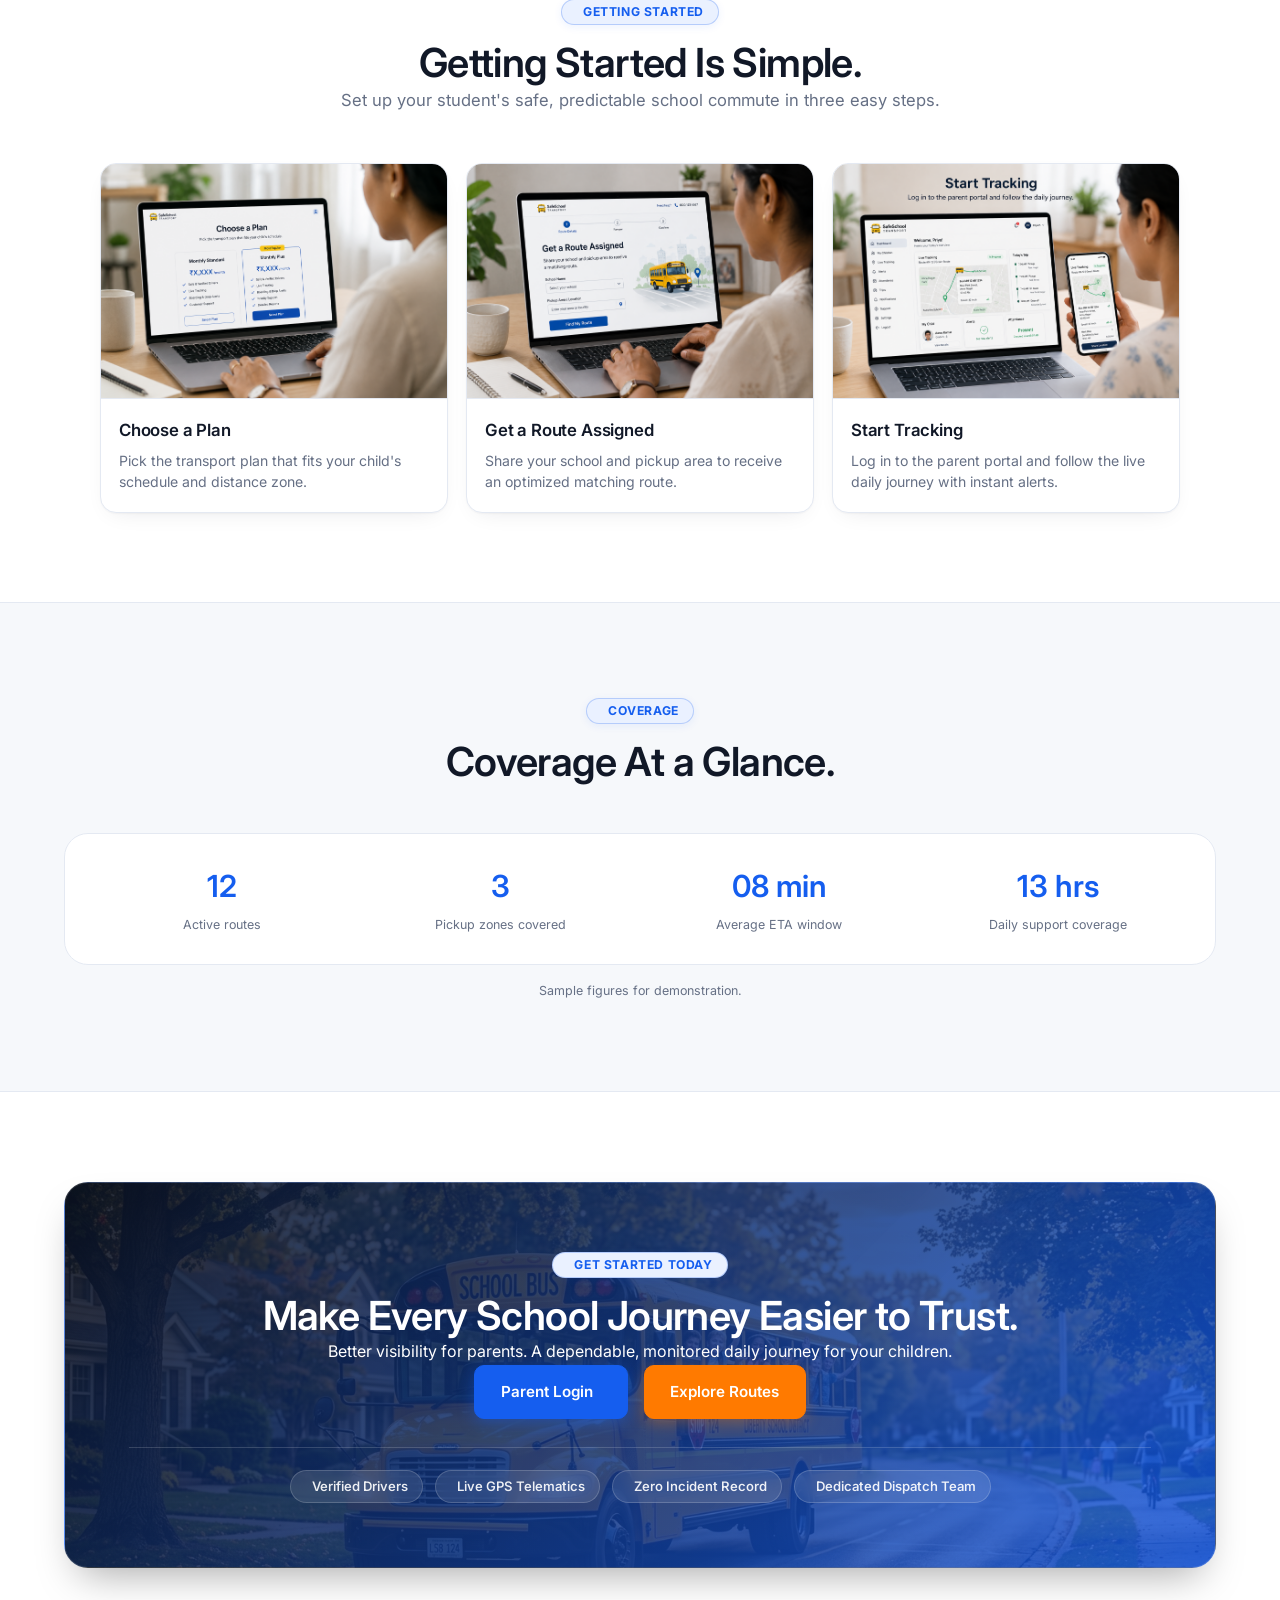
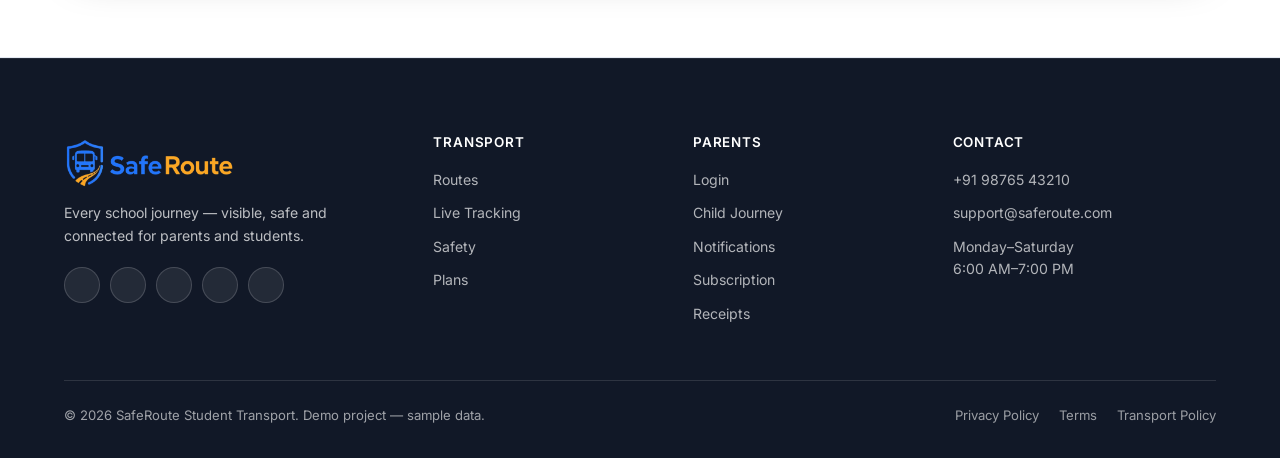
==== commit 66a894f4: "ok fixed" ====
--- a/index.html
+++ b/index.html
@@ -399,7 +399,7 @@
             </div>
             <div class="lifecycle-card-body">
               <h4>1. Stop Arrival</h4>
-              <p>Bus 24 arrives at Green Park stop.</p>
+              <p>Bus 24 arrives Green Park stop.</p>
             </div>
             <div class="lifecycle-card-foot">
               <span>Scheduled</span>
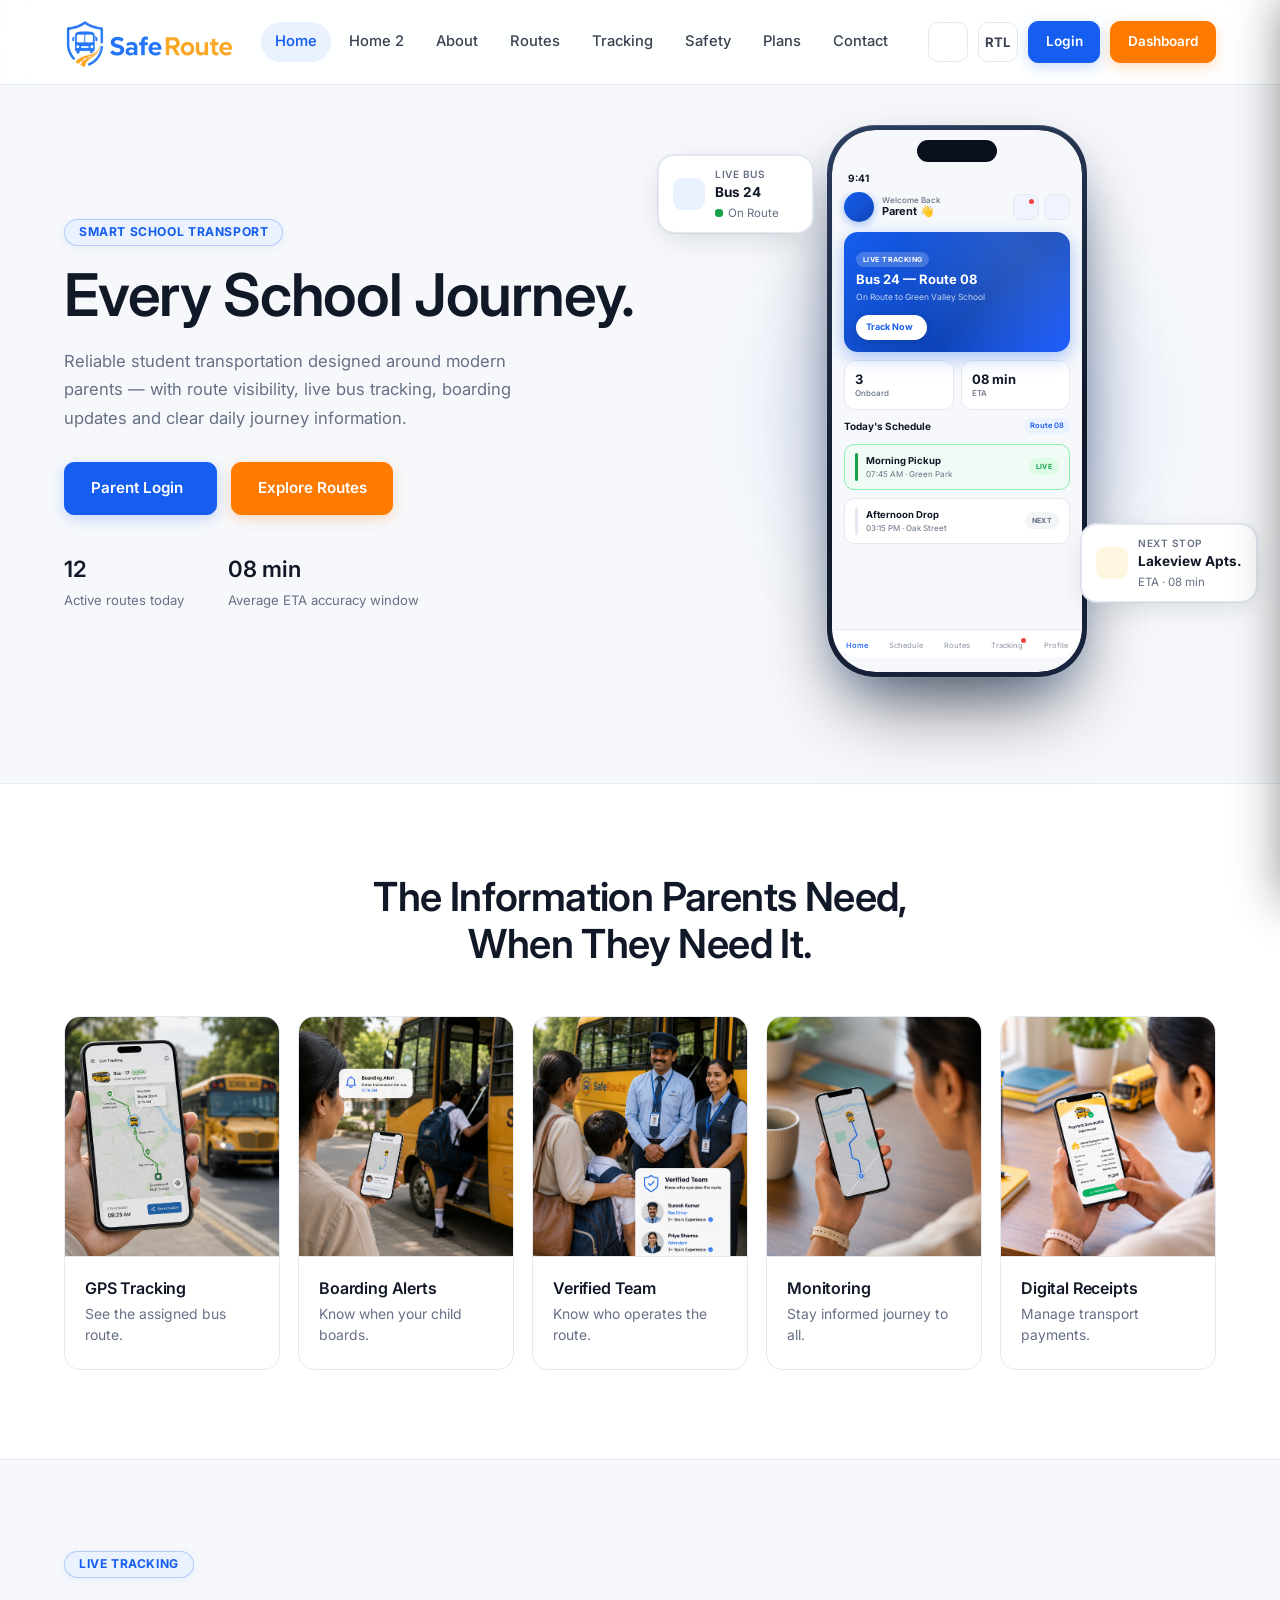
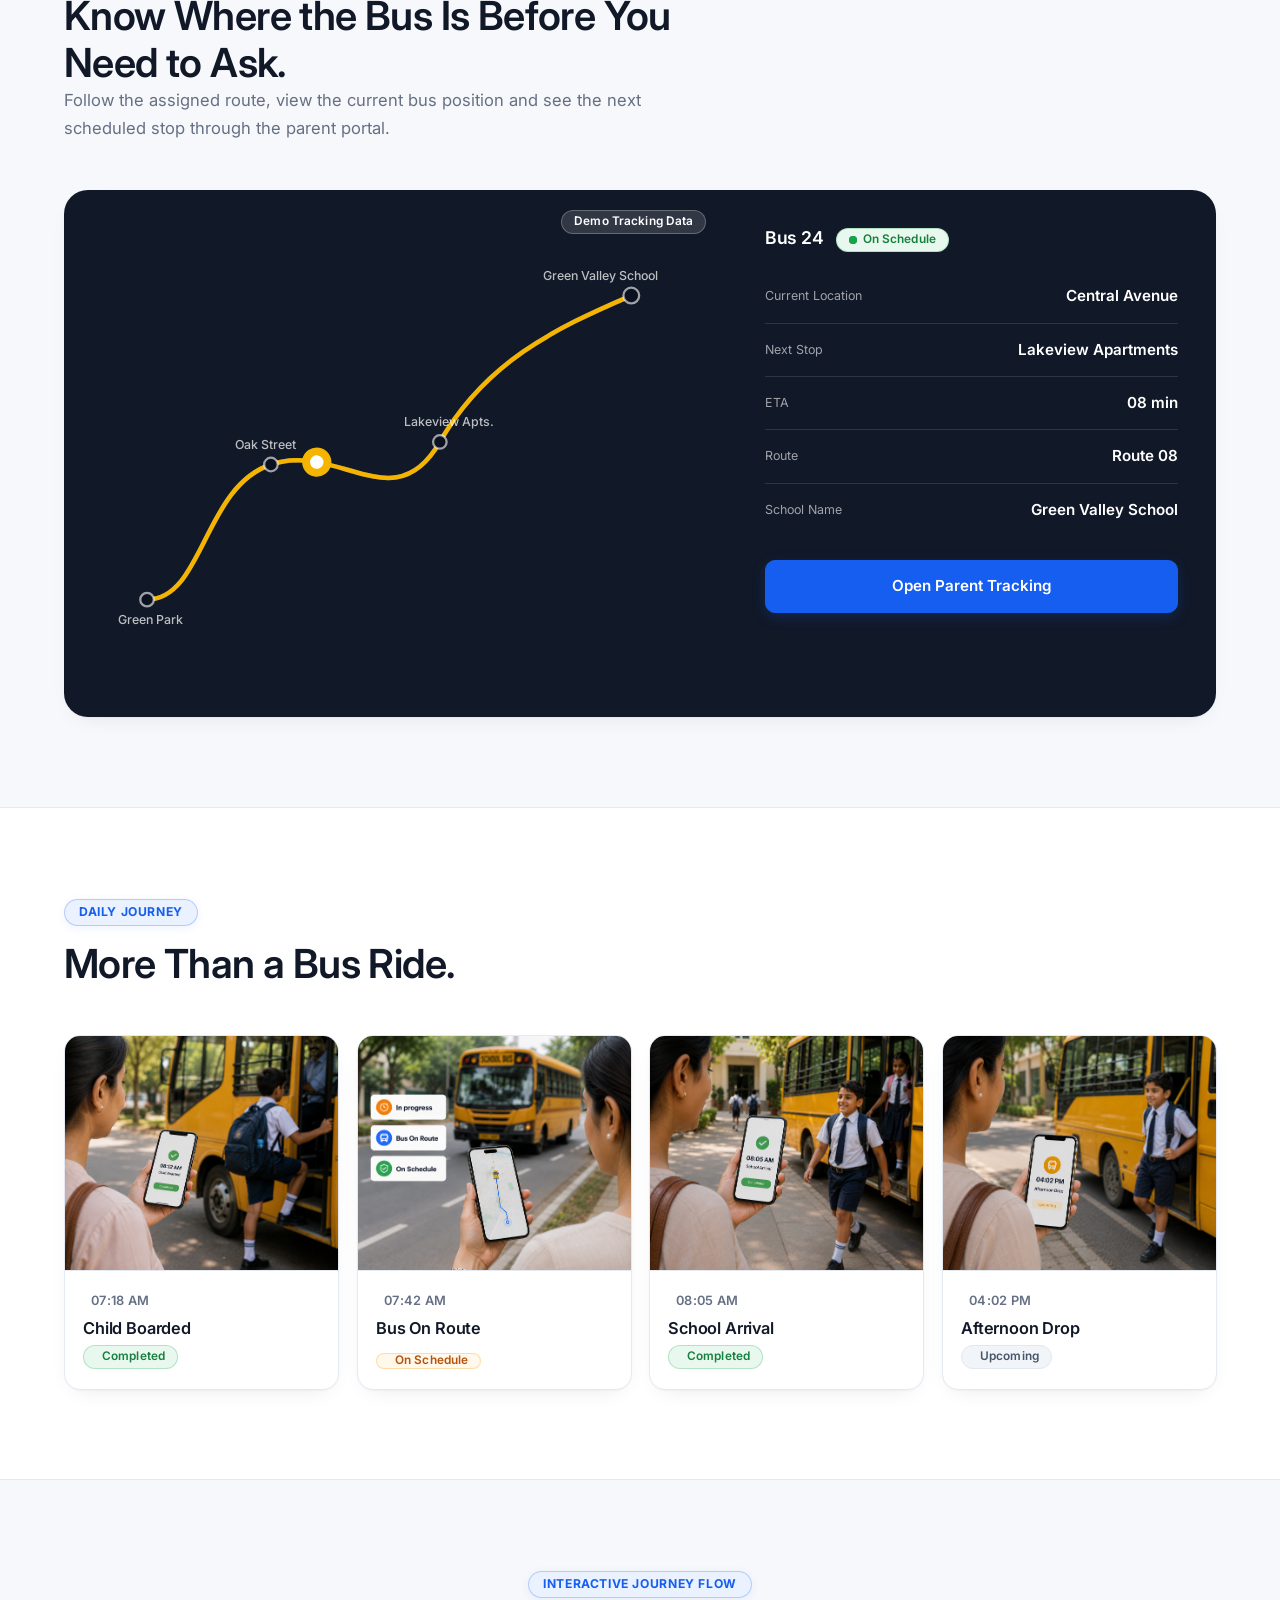
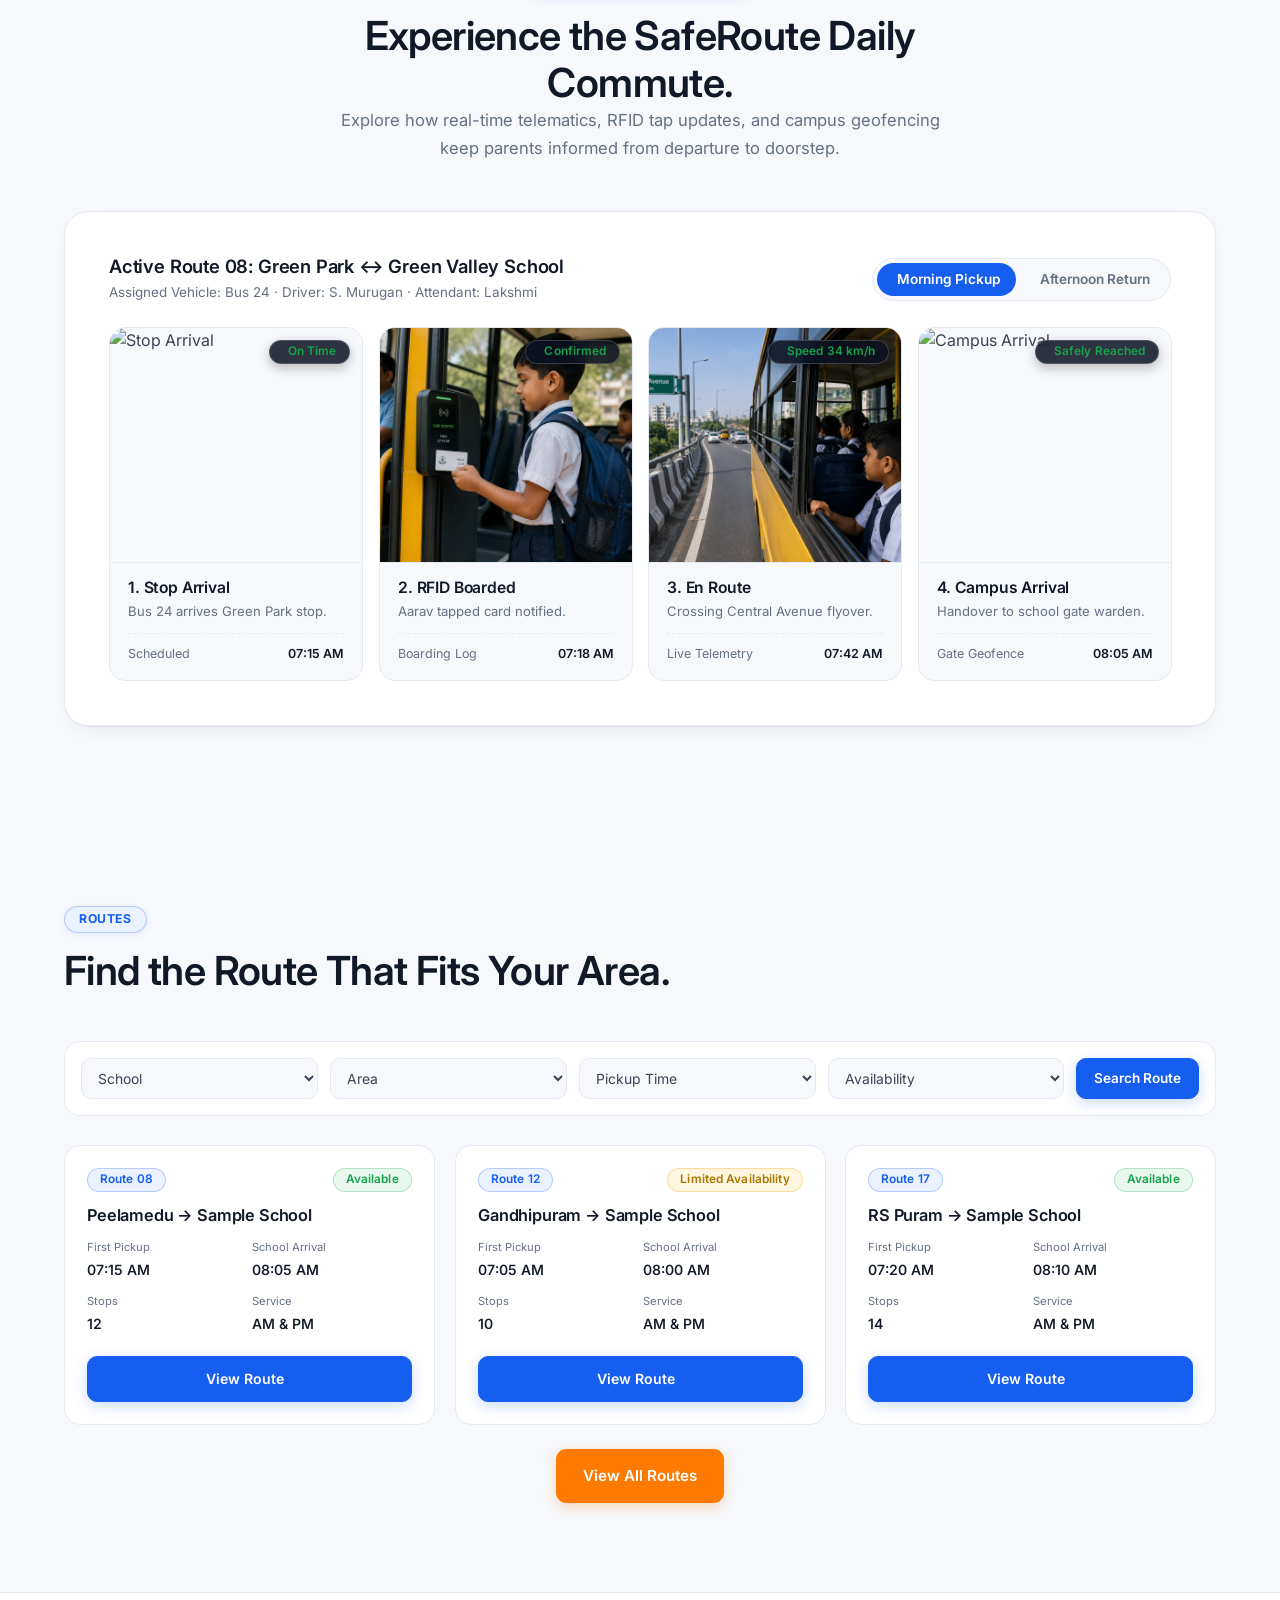
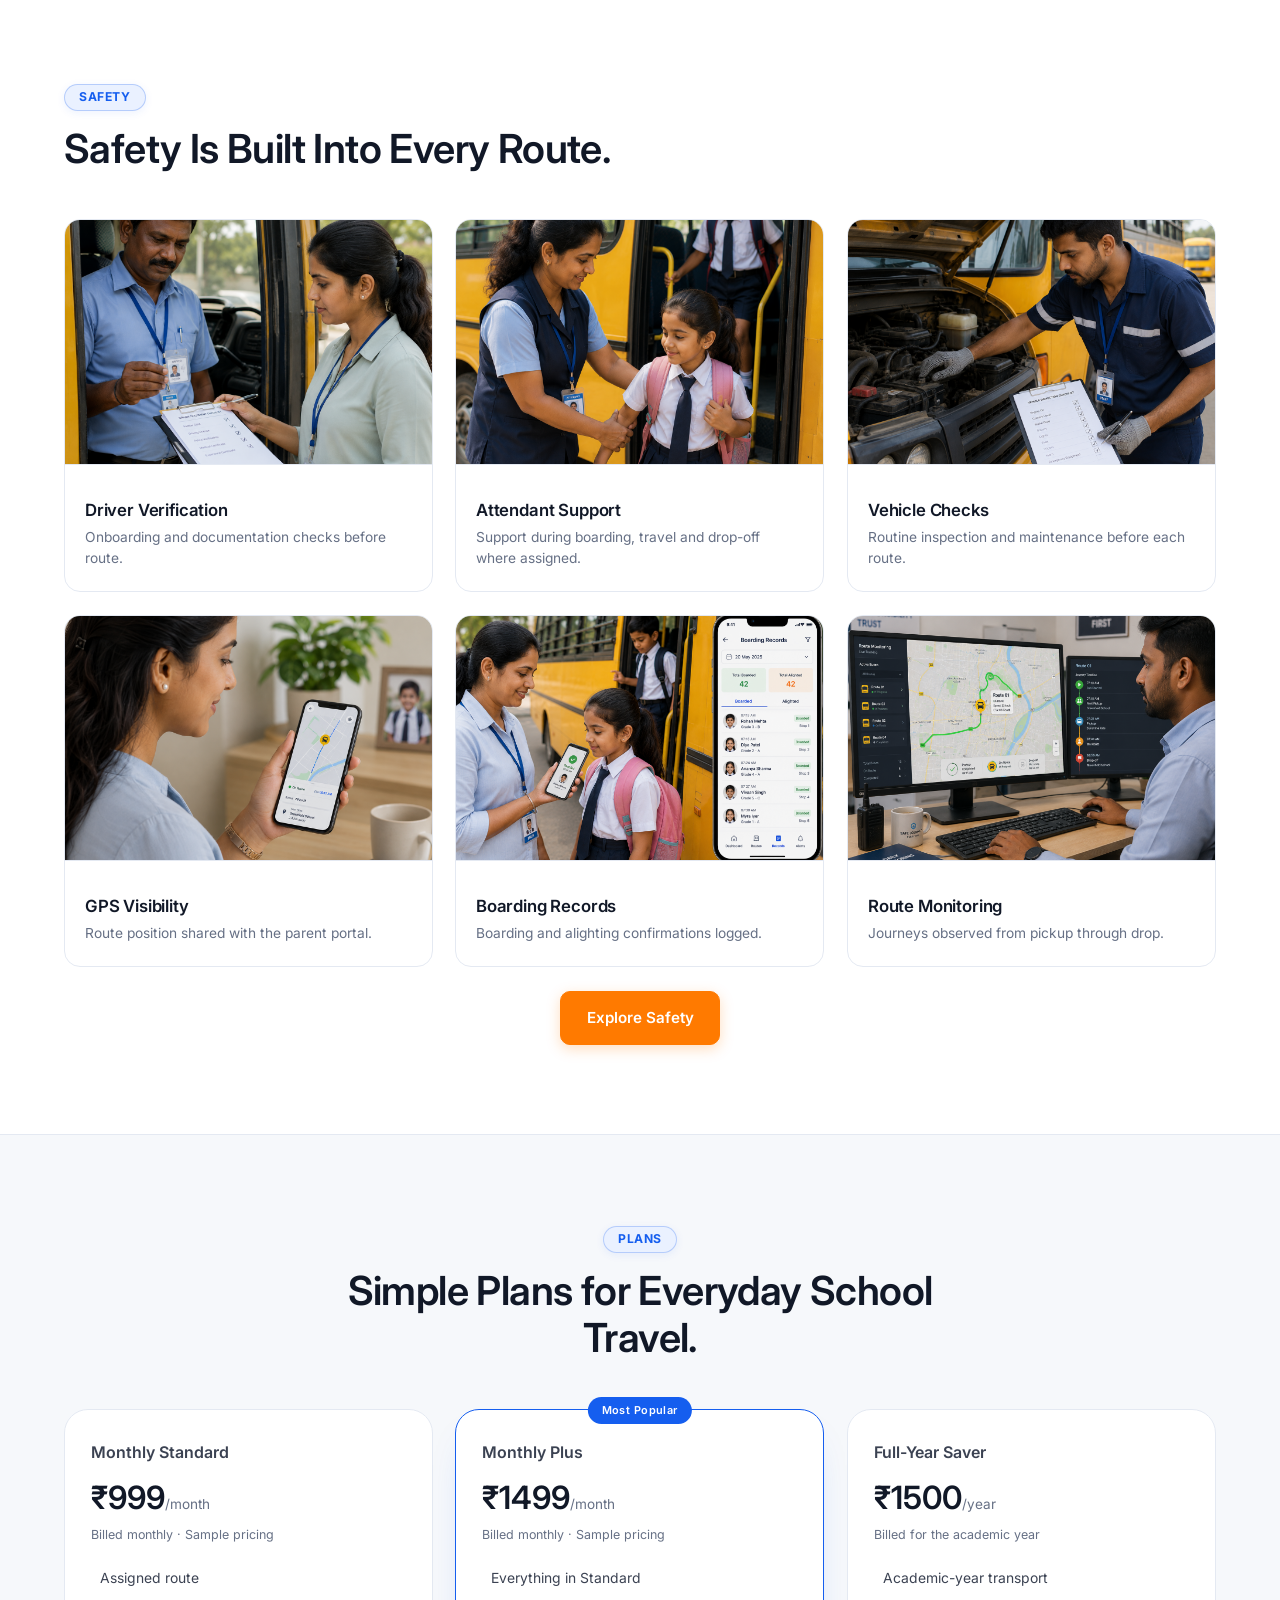
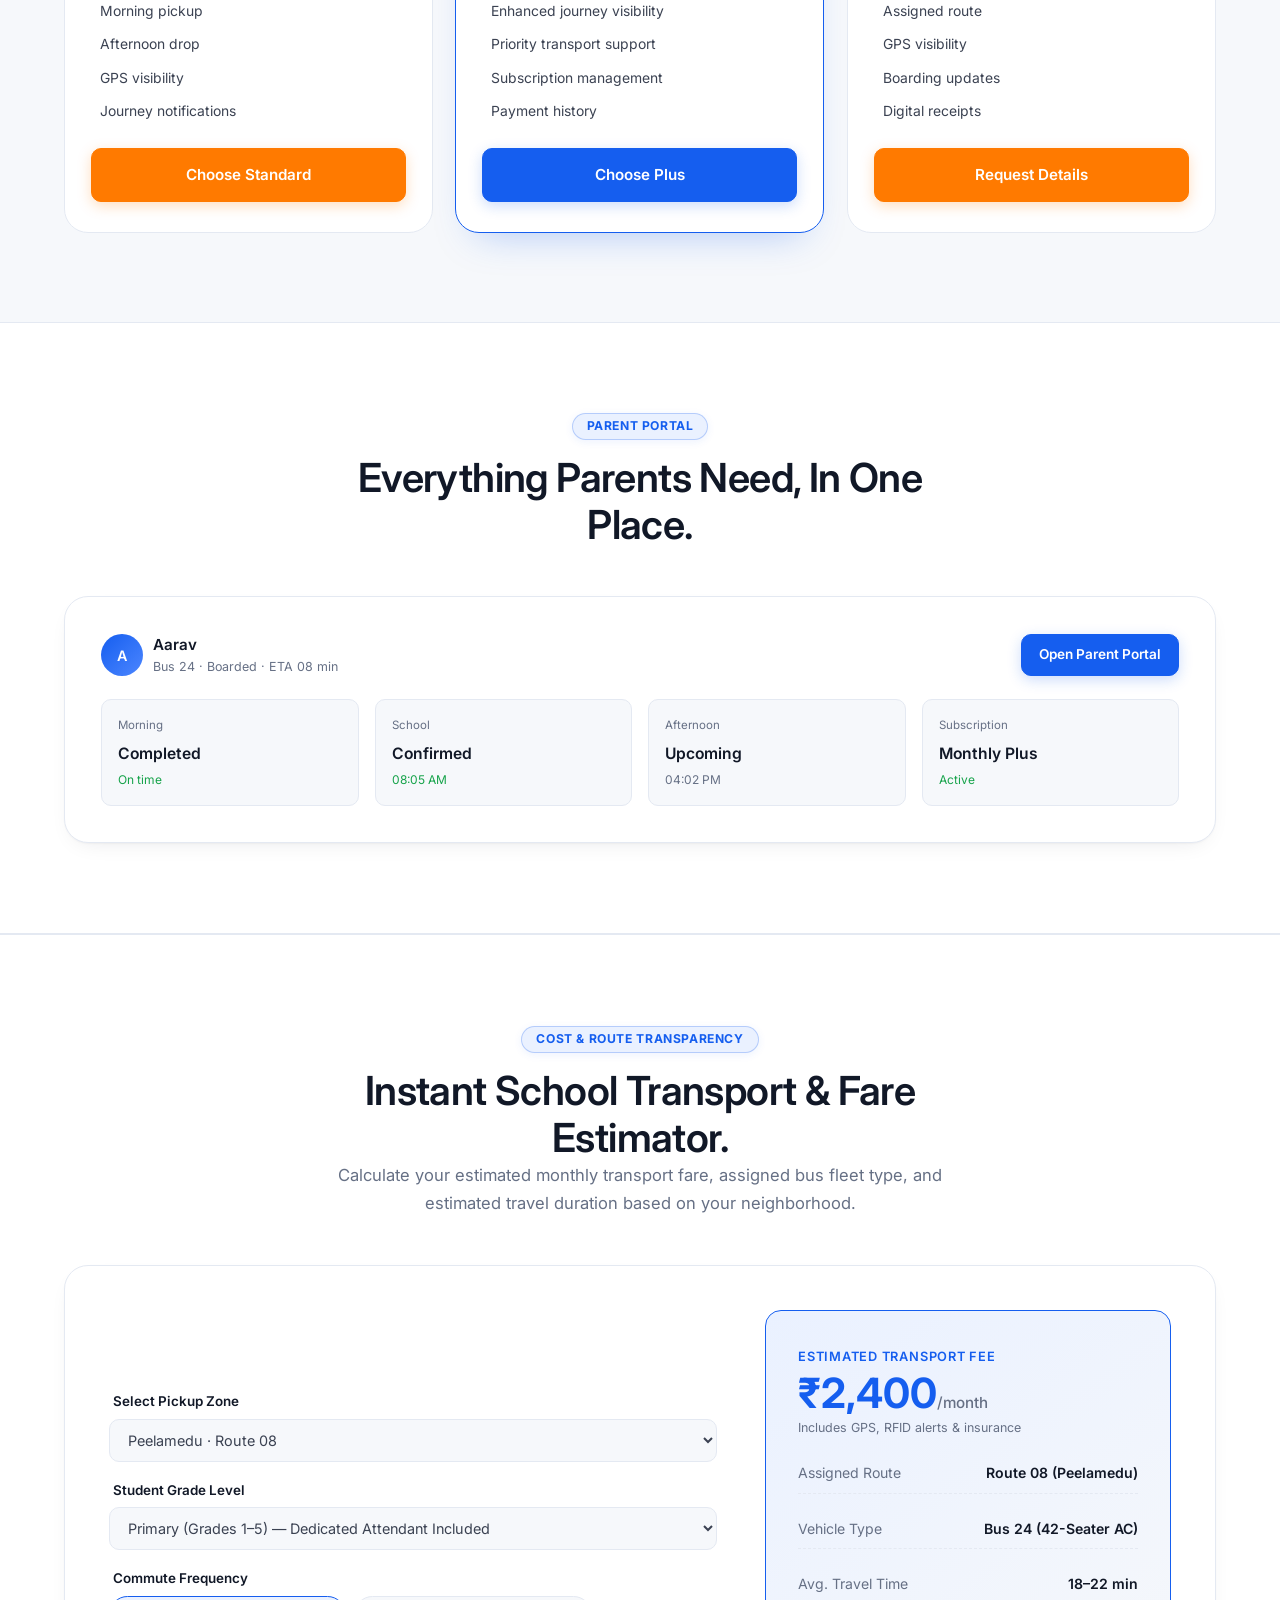
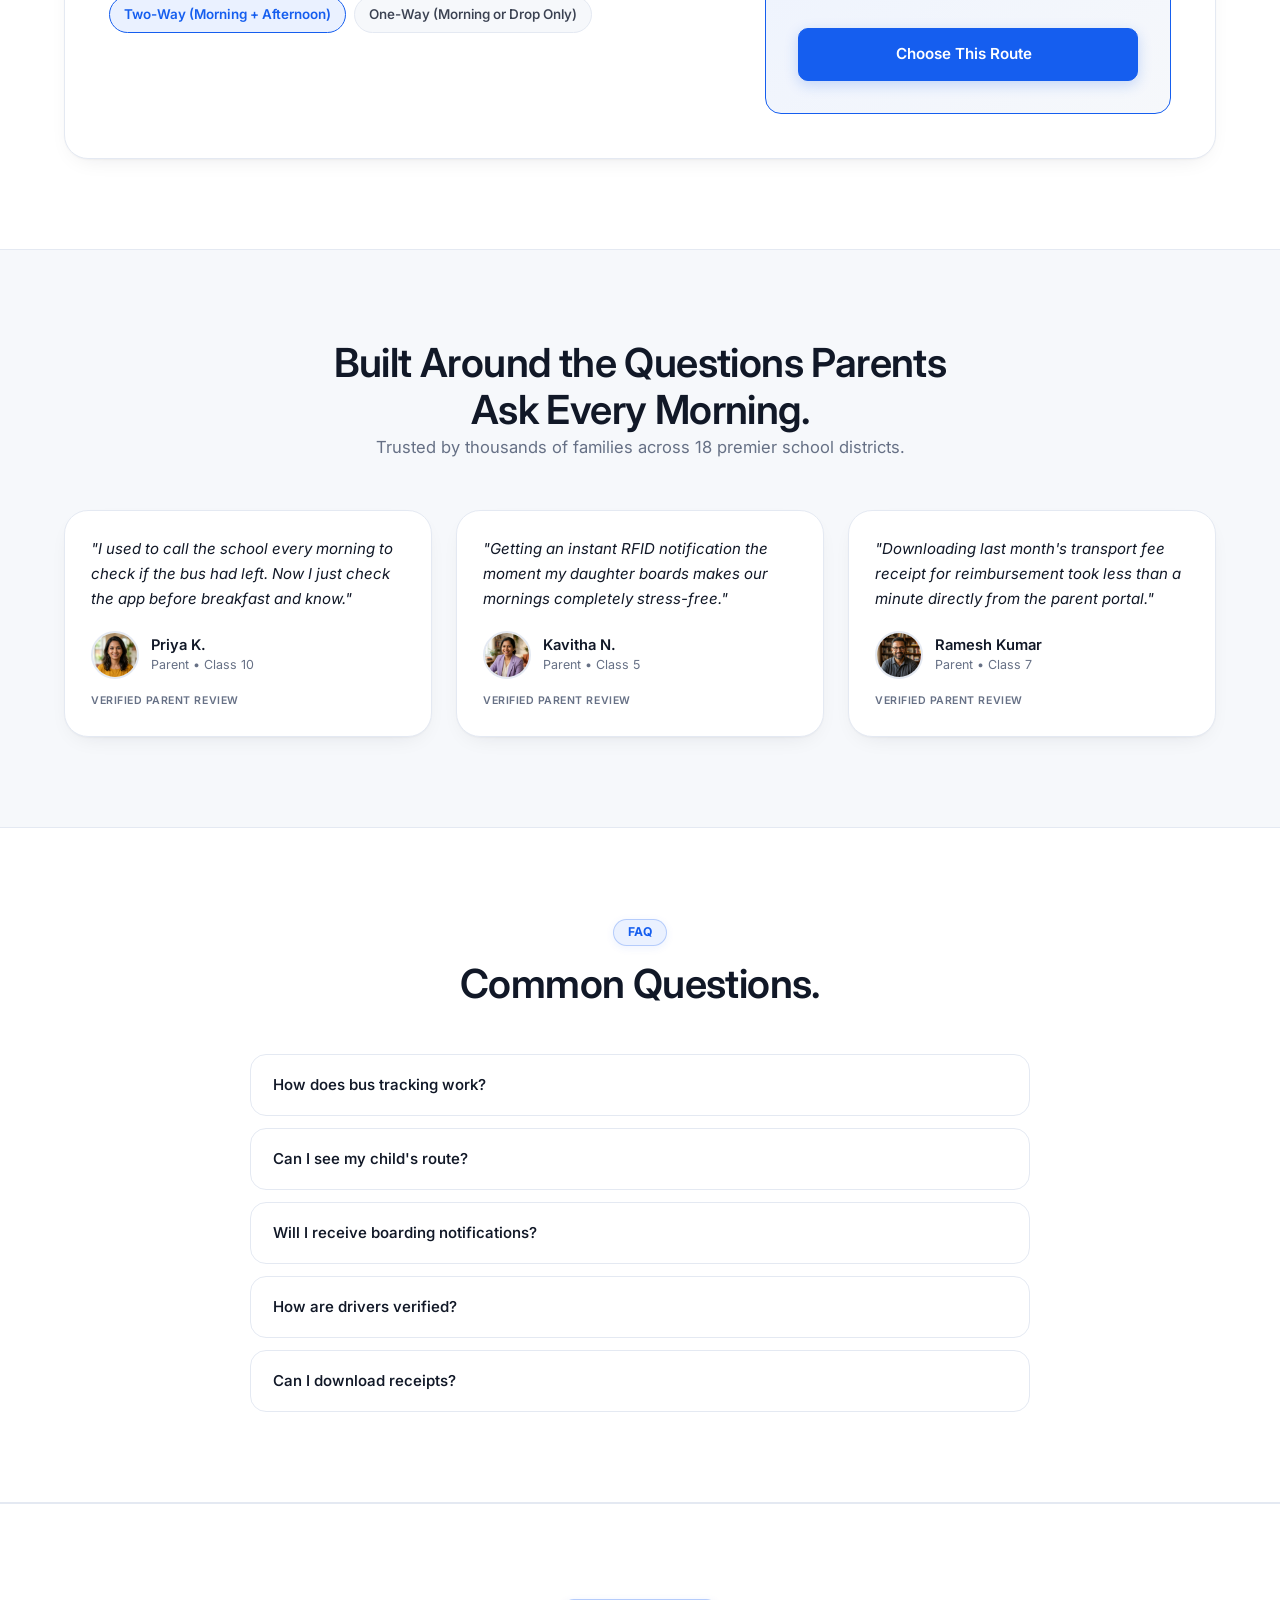
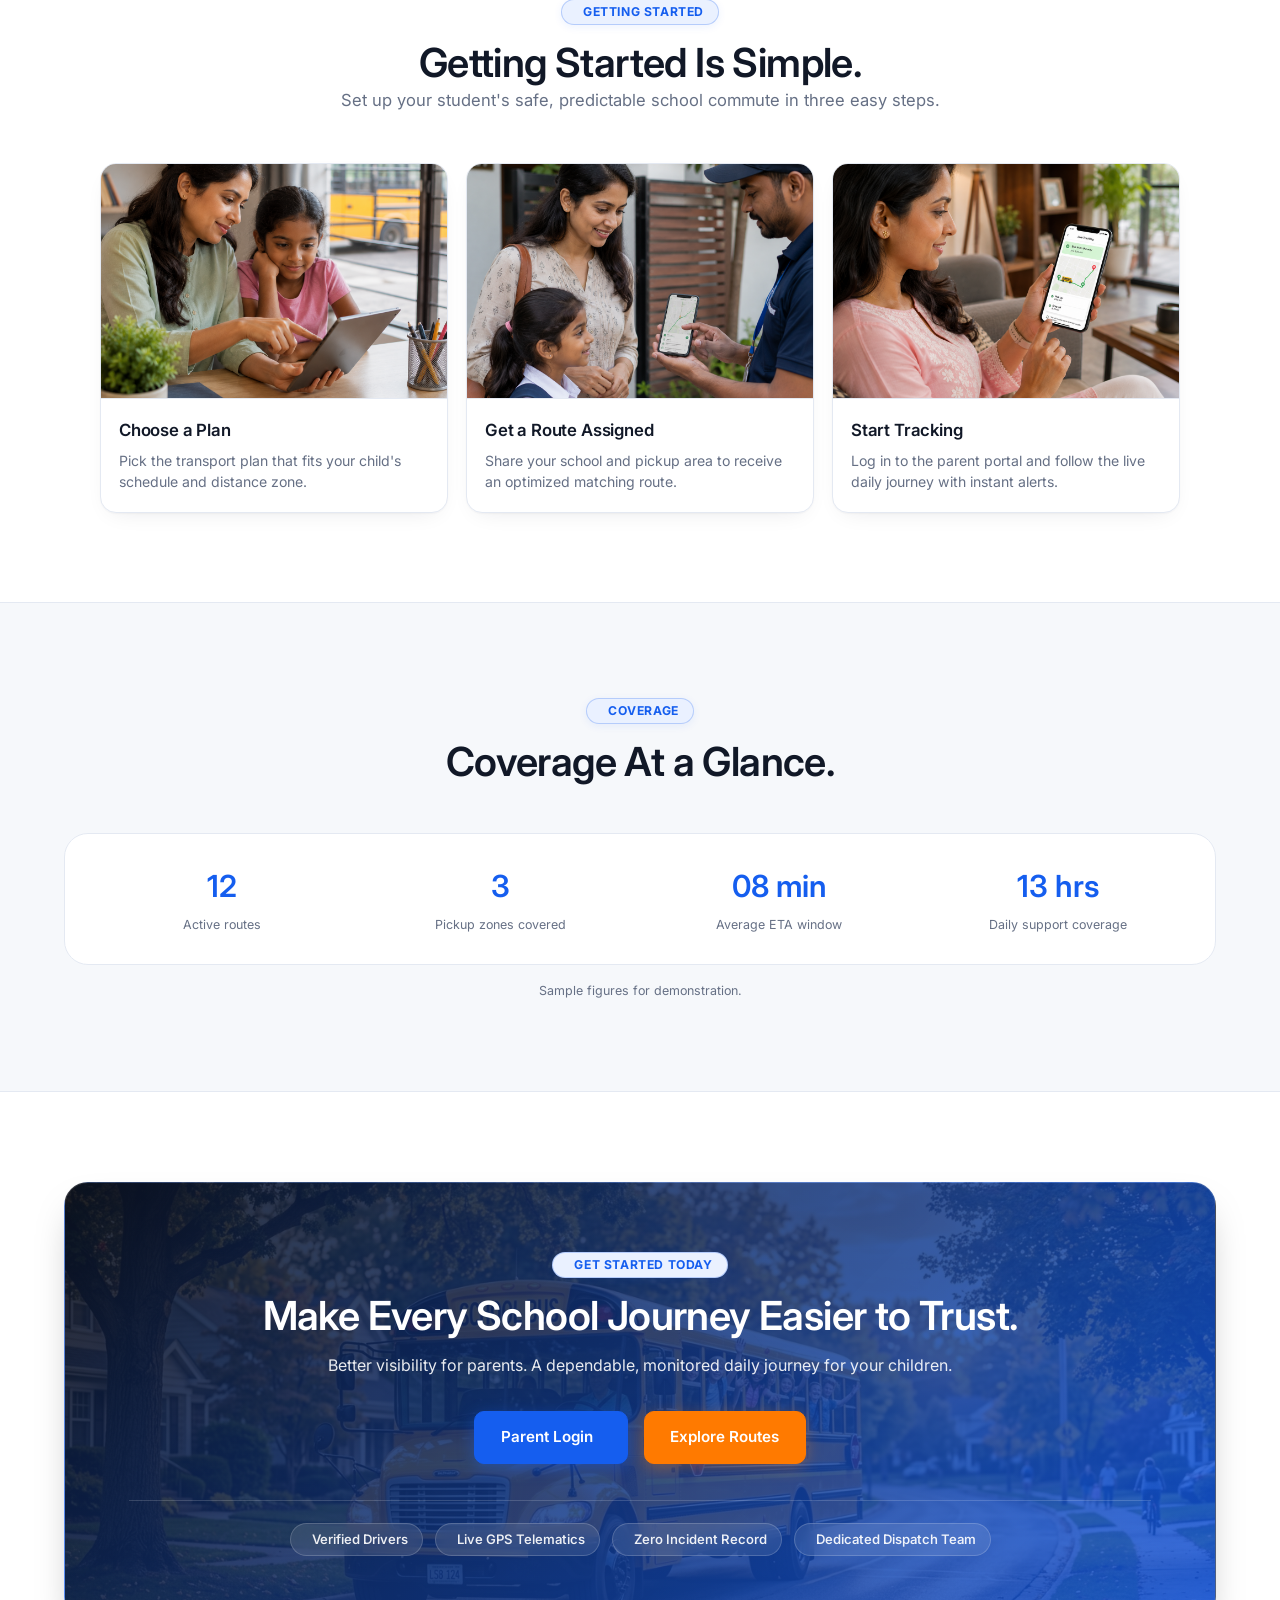
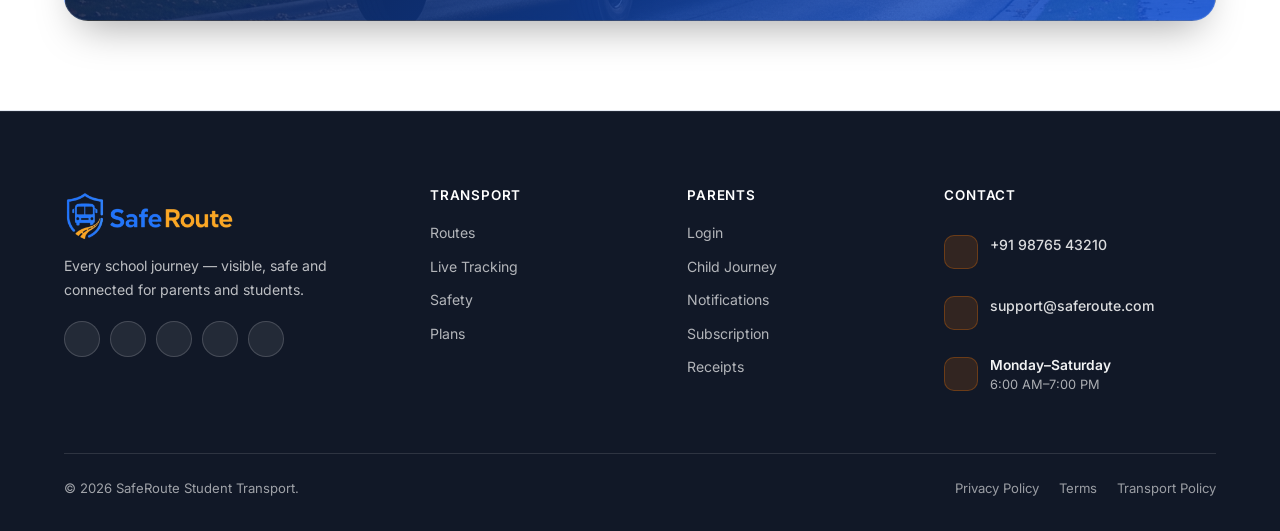
==== commit a3a1d381: "feat: implement header/footer injection, persistent theme/RTL settings, and mobile navigation with n" ====
--- a/index.html
+++ b/index.html
@@ -873,7 +873,7 @@
       </div>
       <div class="journey-timeline cols-3" data-stagger="90">
         <div class="journey-step" data-reveal="fade-up">
-          <div class="card-media-banner"><img src="assets/ai/home/Choose-Plan.png" alt="Choose a Plan"></div>
+          <div class="card-media-banner"><img src="assets/ai/choose.png" alt="Choose a Plan"></div>
           <div class="journey-step-body">
             <h4>Choose a Plan</h4>
             <p style="font-size:0.88rem; color:var(--text-muted); line-height:1.5;">Pick the transport plan that fits
@@ -881,7 +881,7 @@
           </div>
         </div>
         <div class="journey-step" data-reveal="fade-up">
-          <div class="card-media-banner"><img src="assets/ai/home/Route-Assigned.png" alt="Get a Route Assigned"></div>
+          <div class="card-media-banner"><img src="assets/ai/route.png" alt="Get a Route Assigned"></div>
           <div class="journey-step-body">
             <h4>Get a Route Assigned</h4>
             <p style="font-size:0.88rem; color:var(--text-muted); line-height:1.5;">Share your school and pickup area to
@@ -889,7 +889,7 @@
           </div>
         </div>
         <div class="journey-step" data-reveal="fade-up">
-          <div class="card-media-banner"><img src="assets/ai/home/Start-Tracking.png" alt="Start Tracking"></div>
+          <div class="card-media-banner"><img src="assets/ai/track.png" alt="Start Tracking"></div>
           <div class="journey-step-body">
             <h4>Start Tracking</h4>
             <p style="font-size:0.88rem; color:var(--text-muted); line-height:1.5;">Log in to the parent portal and
--- a/assets/css/style.css
+++ b/assets/css/style.css
@@ -1084,8 +1084,29 @@
 .plan-card:hover{ transform: translateY(-4px); box-shadow: var(--shadow-card); }
 .plan-card.is-popular{ border-color: var(--color-primary); box-shadow: 0 20px 40px -22px rgba(21,94,239,0.35); }
 .plan-popular-tag{
-  position:absolute; top: -13px; inset-inline-start: 26px; background: var(--color-primary); color:#fff;
-  font-size: 0.68rem; font-weight: 600; letter-spacing:0.04em; padding: 5px 12px; border-radius: var(--radius-pill);
+  position: absolute;
+  top: -13px;
+  left: 50% !important;
+  right: auto !important;
+  inset-inline-start: 50% !important;
+  transform: translateX(-50%) !important;
+  background: var(--color-primary);
+  color: #fff;
+  font-size: 0.68rem;
+  font-weight: 600;
+  letter-spacing: 0.04em;
+  padding: 5px 14px;
+  border-radius: var(--radius-pill);
+  white-space: nowrap;
+  z-index: 2;
+}
+.driver-feed-box {
+  display: flex;
+  flex-direction: column;
+  gap: 8px;
+  max-height: none !important;
+  overflow: visible !important;
+  height: auto !important;
 }
 .plan-name{ font-size: 1rem; font-weight: 600; margin-bottom: 6px; }
 .plan-price{ font-size: 2rem; font-weight: 600; color: var(--text-heading); margin-bottom: 2px; }
@@ -1186,7 +1207,16 @@
   position: relative; overflow:hidden; border: 1px solid rgba(255, 255, 255, 0.15);
   box-shadow: 0 20px 40px -15px rgba(0, 0, 0, 0.35);
 }
-.final-cta h2{ color:#fff; }
+.final-cta h2{ color:#fff; margin-bottom: 0.85rem; }
+.final-cta p{
+  color: rgba(255, 255, 255, 0.9);
+  margin-bottom: 2rem !important;
+  line-height: 1.6;
+}
+.final-cta .d-flex{
+  margin-top: 0.5rem;
+  margin-bottom: 2.25rem;
+}
 .final-cta .btn-primary-custom{
   background: var(--color-primary);
   color: #fff !important;
@@ -1228,7 +1258,7 @@
 }
 .footer-grid{
   display: grid;
-  grid-template-columns: 1.5fr 1fr 1fr 1.2fr;
+  grid-template-columns: 1.5fr 1fr 1fr 1.25fr;
   gap: 36px 40px;
   margin-bottom: 44px;
   align-items: flex-start;
@@ -1292,6 +1322,164 @@
 .footer-col a:hover{
   color:#fff;
   transform: translateX(2px);
+}
+
+/* Footer Professional Contact Icons */
+.footer-col-contact {
+  gap: 12px;
+}
+.footer-contact-item {
+  display: flex;
+  align-items: flex-start;
+  gap: 12px;
+  margin-bottom: 14px;
+}
+.footer-contact-icon {
+  display: inline-flex;
+  align-items: center;
+  justify-content: center;
+  width: 34px;
+  height: 34px;
+  min-width: 34px;
+  border-radius: 10px;
+  background: rgba(255, 122, 0, 0.14);
+  color: #FF7A00;
+  border: 1px solid rgba(255, 122, 0, 0.28);
+  font-size: 0.95rem;
+  transition: all var(--dur-fast) ease;
+  margin-top: 1px;
+}
+.footer-contact-item:hover .footer-contact-icon {
+  background: #FF7A00;
+  color: #ffffff;
+  transform: translateY(-2px);
+  box-shadow: 0 4px 14px rgba(255, 122, 0, 0.4);
+}
+.footer-contact-link {
+  color: rgba(255, 255, 255, 0.85) !important;
+  font-size: 0.88rem;
+  font-weight: 500;
+  text-decoration: none;
+  line-height: 1.5;
+  margin-bottom: 0 !important;
+  transition: color var(--dur-fast) ease !important;
+}
+.footer-contact-link:hover {
+  color: #FF7A00 !important;
+  transform: none !important;
+}
+.footer-contact-text {
+  display: flex;
+  flex-direction: column;
+  font-size: 0.85rem;
+  line-height: 1.45;
+  color: rgba(255, 255, 255, 0.75);
+}
+.footer-contact-text strong {
+  color: rgba(255, 255, 255, 0.95);
+  font-weight: 600;
+  font-size: 0.86rem;
+}
+.footer-contact-text span {
+  color: rgba(255, 255, 255, 0.65);
+  font-size: 0.8rem;
+}
+
+/* Div Content-Based Card Banner (About Page) */
+.card-media-banner.div-media-banner {
+  height: 180px;
+  background: linear-gradient(135deg, #0B1120 0%, #172554 50%, #1D4ED8 100%);
+  position: relative;
+  overflow: hidden;
+  display: flex;
+  flex-direction: column;
+  justify-content: space-between;
+  padding: 14px;
+  border-radius: var(--radius-md) var(--radius-md) 0 0;
+  box-shadow: inset 0 0 30px rgba(0, 0, 0, 0.3);
+}
+.card-media-banner.div-media-banner::before {
+  content: '';
+  position: absolute;
+  top: -40%;
+  right: -40%;
+  width: 180%;
+  height: 180%;
+  background: radial-gradient(circle, rgba(255, 122, 0, 0.22) 0%, transparent 60%);
+  pointer-events: none;
+}
+.div-media-banner .visual-badge {
+  align-self: flex-start;
+  background: rgba(255, 255, 255, 0.12);
+  backdrop-filter: blur(8px);
+  border: 1px solid rgba(255, 255, 255, 0.25);
+  color: #FFD166;
+  font-size: 0.73rem;
+  font-weight: 700;
+  padding: 4px 10px;
+  border-radius: 20px;
+  display: inline-flex;
+  align-items: center;
+  gap: 6px;
+  letter-spacing: 0.02em;
+  z-index: 1;
+}
+.div-media-banner .visual-center {
+  display: flex;
+  flex-direction: column;
+  align-items: center;
+  justify-content: center;
+  gap: 6px;
+  z-index: 1;
+}
+.div-media-banner .visual-icon-ring {
+  width: 52px;
+  height: 52px;
+  border-radius: 50%;
+  background: linear-gradient(135deg, #FF7A00 0%, #E66500 100%);
+  color: #ffffff;
+  display: flex;
+  align-items: center;
+  justify-content: center;
+  font-size: 1.4rem;
+  box-shadow: 0 8px 20px rgba(255, 122, 0, 0.45);
+  border: 2px solid rgba(255, 255, 255, 0.35);
+}
+.div-media-banner .visual-title {
+  color: #ffffff;
+  font-size: 0.85rem;
+  font-weight: 700;
+  letter-spacing: 0.05em;
+  text-transform: uppercase;
+  text-shadow: 0 2px 4px rgba(0, 0, 0, 0.3);
+}
+.div-media-banner .visual-footer-tag {
+  align-self: center;
+  background: rgba(16, 185, 129, 0.22);
+  border: 1px solid rgba(16, 185, 129, 0.45);
+  color: #34D399;
+  font-size: 0.71rem;
+  font-weight: 600;
+  padding: 4px 12px;
+  border-radius: 14px;
+  display: inline-flex;
+  align-items: center;
+  gap: 6px;
+  backdrop-filter: blur(4px);
+  z-index: 1;
+}
+.div-media-banner .pulse-dot {
+  width: 7px;
+  height: 7px;
+  border-radius: 50%;
+  background-color: #34D399;
+  box-shadow: 0 0 8px #34D399;
+  animation: pulse-green 1.8s infinite;
+}
+@keyframes pulse-green {
+  0% { transform: scale(0.95); box-shadow: 0 0 0 0 rgba(52, 211, 153, 0.7); }
+  70% { transform: scale(1); box-shadow: 0 0 0 6px rgba(52, 211, 153, 0); }
+  100% { transform: scale(0.95); box-shadow: 0 0 0 0 rgba(52, 211, 153, 0); }
 }
 .footer-bottom{
   display:flex;
@@ -1607,12 +1795,8 @@
 .side-info-row b{ display:block; font-size:0.9rem; }
 .side-info-row span{ font-size:0.8rem; color: rgba(255,255,255,0.65); }
 
-/* ---- Auth (login.html) ---- */
-.auth-wrap{ display:grid; grid-template-columns: 1fr 1fr; border-radius: var(--radius-lg); overflow:hidden; box-shadow: var(--shadow-card); }
-.auth-side{ background: linear-gradient(155deg, var(--color-primary), #0E44B8); color:#fff; padding: clamp(2rem, 4vw, 3rem); display:flex; flex-direction:column; justify-content:center; gap: 22px; }
-.auth-side .ai-item{ display:flex; align-items:center; gap:12px; font-size:0.9rem; }
-.auth-side .ai-item i{ width:34px; height:34px; border-radius:9px; background: rgba(255,255,255,0.14); display:flex; align-items:center; justify-content:center; flex-shrink:0; }
-.auth-form-side{ background: var(--surface-card); padding: clamp(2rem, 4vw, 3rem); display:flex; flex-direction:column; justify-content:center; }
+/* ---- Auth (login.html & signup.html) ---- */
+.auth-form-side{ background: transparent; padding: 0; display:flex; flex-direction:column; justify-content:center; }
 .auth-divider{ text-align:center; font-size:0.78rem; color: var(--text-muted); margin-block:6px 18px; }
 
 /* ---- FAQ page category rail ---- */
--- a/assets/css/responsive.css
+++ b/assets/css/responsive.css
@@ -47,8 +47,6 @@
   .editorial-hero-grid { grid-template-columns: 1fr; }
   .editorial-hero-visual { order: 2 !important; max-width: 420px; margin-inline: auto; width: 100%; margin-top: 2rem; }
 
-  .auth-side { display: none; }
-  .auth-wrap { grid-template-columns: 1fr; }
   .tracking-panel { grid-template-columns: 1fr; }
   .footer-grid { grid-template-columns: repeat(2, 1fr); }
   .calc-grid { grid-template-columns: 1fr; }
@@ -569,6 +567,66 @@
 }
 
 /* ==========================================================================
+   MATRIX TABLE MOBILE STACKED CARDS (<=600px & 360px)
+   ========================================================================== */
+@media (max-width: 600px) {
+  .matrix-container {
+    overflow-x: visible !important;
+    padding: 1rem 0.75rem !important;
+  }
+  .saferoute-matrix-table {
+    min-width: 0 !important;
+    display: block !important;
+    width: 100% !important;
+  }
+  .saferoute-matrix-table thead {
+    display: none !important;
+  }
+  .saferoute-matrix-table tbody {
+    display: flex !important;
+    flex-direction: column !important;
+    gap: 12px !important;
+    width: 100% !important;
+  }
+  .saferoute-matrix-table tr {
+    display: flex !important;
+    flex-direction: column !important;
+    background: var(--surface-page) !important;
+    border: 1px solid var(--border-soft) !important;
+    border-radius: var(--radius-md) !important;
+    padding: 14px 16px !important;
+    gap: 8px !important;
+    box-sizing: border-box !important;
+    width: 100% !important;
+  }
+  .saferoute-matrix-table td {
+    padding: 0 !important;
+    border: none !important;
+    text-align: start !important;
+    font-size: 0.85rem !important;
+    display: block !important;
+    width: 100% !important;
+  }
+  .saferoute-matrix-table td:first-child {
+    font-weight: 700 !important;
+    color: var(--text-heading) !important;
+    padding-bottom: 8px !important;
+    border-bottom: 1px solid var(--border-subtle) !important;
+    margin-bottom: 4px !important;
+  }
+  .saferoute-matrix-table td.highlight-col {
+    background: transparent !important;
+    display: flex !important;
+    align-items: center !important;
+    gap: 8px !important;
+  }
+  .saferoute-matrix-table td:nth-child(3),
+  .saferoute-matrix-table td:nth-child(4) {
+    display: none !important;
+  }
+}
+
+/* ==========================================================================
    MINIMUM FLOOR (≤320px)
    ========================================================================== */
 @media (max-width: 320px) {
--- a/assets/css/dark-mode.css
+++ b/assets/css/dark-mode.css
@@ -297,3 +297,51 @@
 [data-theme="dark"] ::-webkit-scrollbar-track{ background: #0B1120; }
 [data-theme="dark"] ::-webkit-scrollbar-thumb{ background: #26314A; border-radius: 10px; }
 
+/* Auth (Login & Signup) Dark Mode */
+[data-theme="dark"] .auth-section::before {
+  background: linear-gradient(135deg, rgba(5, 12, 28, 0.92) 0%, rgba(9, 20, 44, 0.96) 100%);
+}
+[data-theme="dark"] .auth-top-controls .icon-btn,
+[data-theme="dark"] .auth-top-controls .btn-rtl-toggle,
+[data-theme="dark"] .auth-top-controls .btn-rtl {
+  background: #131D31;
+  border-color: rgba(255, 255, 255, 0.2);
+  color: #F9FAFB;
+  box-shadow: 0 2px 8px rgba(0, 0, 0, 0.35);
+}
+[data-theme="dark"] .auth-top-controls .icon-btn:hover,
+[data-theme="dark"] .auth-top-controls .btn-rtl-toggle:hover,
+[data-theme="dark"] .auth-top-controls .btn-rtl:hover {
+  background: #1E2D4A;
+  border-color: var(--color-primary-light, #4B88FF);
+  color: var(--color-primary-light, #4B88FF);
+}
+[data-theme="dark"] .auth-card {
+  background: rgba(19, 29, 49, 0.95);
+  border-color: rgba(255, 255, 255, 0.14);
+  color: var(--text-primary, #F9FAFB);
+}
+[data-theme="dark"] .auth-card .form-control {
+  background: rgba(14, 22, 38, 0.85);
+  border-color: rgba(255, 255, 255, 0.18);
+  color: var(--text-primary, #F9FAFB);
+}
+[data-theme="dark"] .auth-card .form-control:focus {
+  border-color: var(--color-primary);
+  box-shadow: 0 0 0 3px rgba(21, 94, 239, 0.3);
+}
+[data-theme="dark"] .social-btn,
+[data-theme="dark"] .btn-social {
+  background: rgba(14, 22, 38, 0.8);
+  border-color: rgba(255, 255, 255, 0.16);
+  color: var(--text-primary, #F9FAFB);
+}
+[data-theme="dark"] .social-btn:hover,
+[data-theme="dark"] .btn-social:hover {
+  background: var(--surface-sunken, #101B30);
+  border-color: var(--color-primary);
+  color: #FFFFFF;
+}
+
+
+
--- a/assets/css/rtl.css
+++ b/assets/css/rtl.css
@@ -94,4 +94,85 @@
   text-align: right;
 }
 
+/* Routes RTL Phone Number & Bidi Fixes */
+[dir="rtl"] input[type="tel"],
+[dir="rtl"] #poolPhoneInput {
+  direction: ltr !important;
+  text-align: right !important;
+  unicode-bidi: isolate !important;
+}
+[dir="rtl"] select,
+[dir="rtl"] option {
+  direction: rtl;
+  unicode-bidi: plaintext;
+  text-align: right;
+}
 
+/* Plans RTL Institutional Tier Alignment & Arrow Fixes */
+[dir="rtl"] .enterprise-tier-card {
+  text-align: right;
+}
+[dir="rtl"] .enterprise-content {
+  text-align: right;
+}
+[dir="rtl"] .enterprise-stats-panel {
+  text-align: right;
+}
+[dir="rtl"] .enterprise-stat-box {
+  text-align: right;
+  flex-direction: row;
+}
+[dir="rtl"] .enterprise-stat-box > div {
+  text-align: right;
+}
+[dir="rtl"] .enterprise-checklist li {
+  text-align: right;
+  justify-content: flex-start;
+}
+[dir="rtl"] .enterprise-checklist li i {
+  margin-inline-end: 8px;
+}
+[dir="rtl"] .btn-primary-custom i.bi-arrow-right,
+[dir="rtl"] .btn-secondary-custom i.bi-arrow-right {
+  transform: scaleX(-1);
+  display: inline-block;
+}
+
+/* Auth (Login & Signup) RTL Rules */
+[dir="rtl"] .auth-top-controls {
+  right: auto;
+  left: 1.5rem;
+}
+[dir="rtl"] .auth-card {
+  text-align: right;
+}
+[dir="rtl"] .auth-card h2,
+[dir="rtl"] .auth-sub,
+[dir="rtl"] .auth-footer-text,
+[dir="rtl"] .divider-or {
+  text-align: center;
+}
+[dir="rtl"] .form-label {
+  text-align: right;
+}
+[dir="rtl"] .auth-meta-row {
+  flex-direction: row;
+}
+[dir="rtl"] .input-icon-wrap .form-control {
+  padding-left: 48px;
+  padding-right: 1rem;
+}
+[dir="rtl"] .input-icon-btn,
+[dir="rtl"] .pw-toggle {
+  right: auto;
+  left: 0;
+}
+[dir="rtl"] .checkbox-row {
+  text-align: right;
+}
+[dir="rtl"] .pay-card-row {
+  text-align: right;
+}
+
+
+
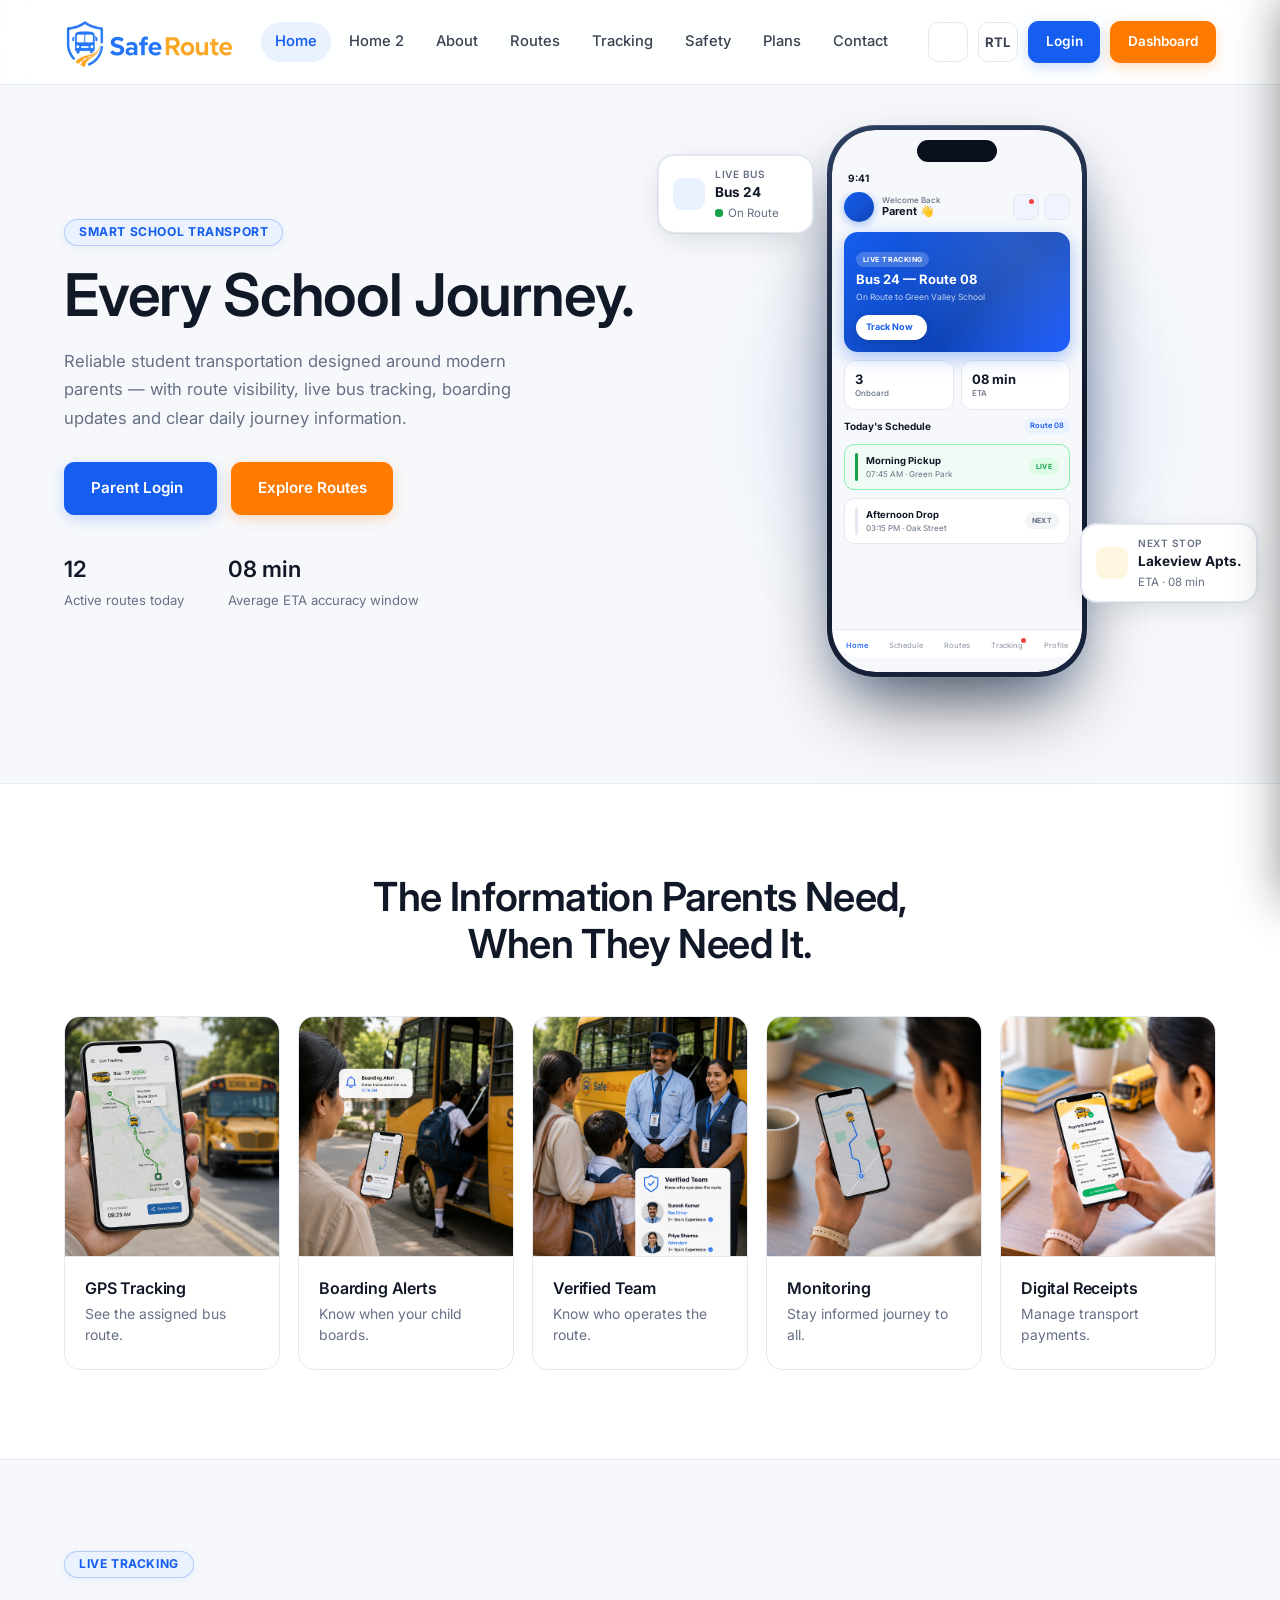
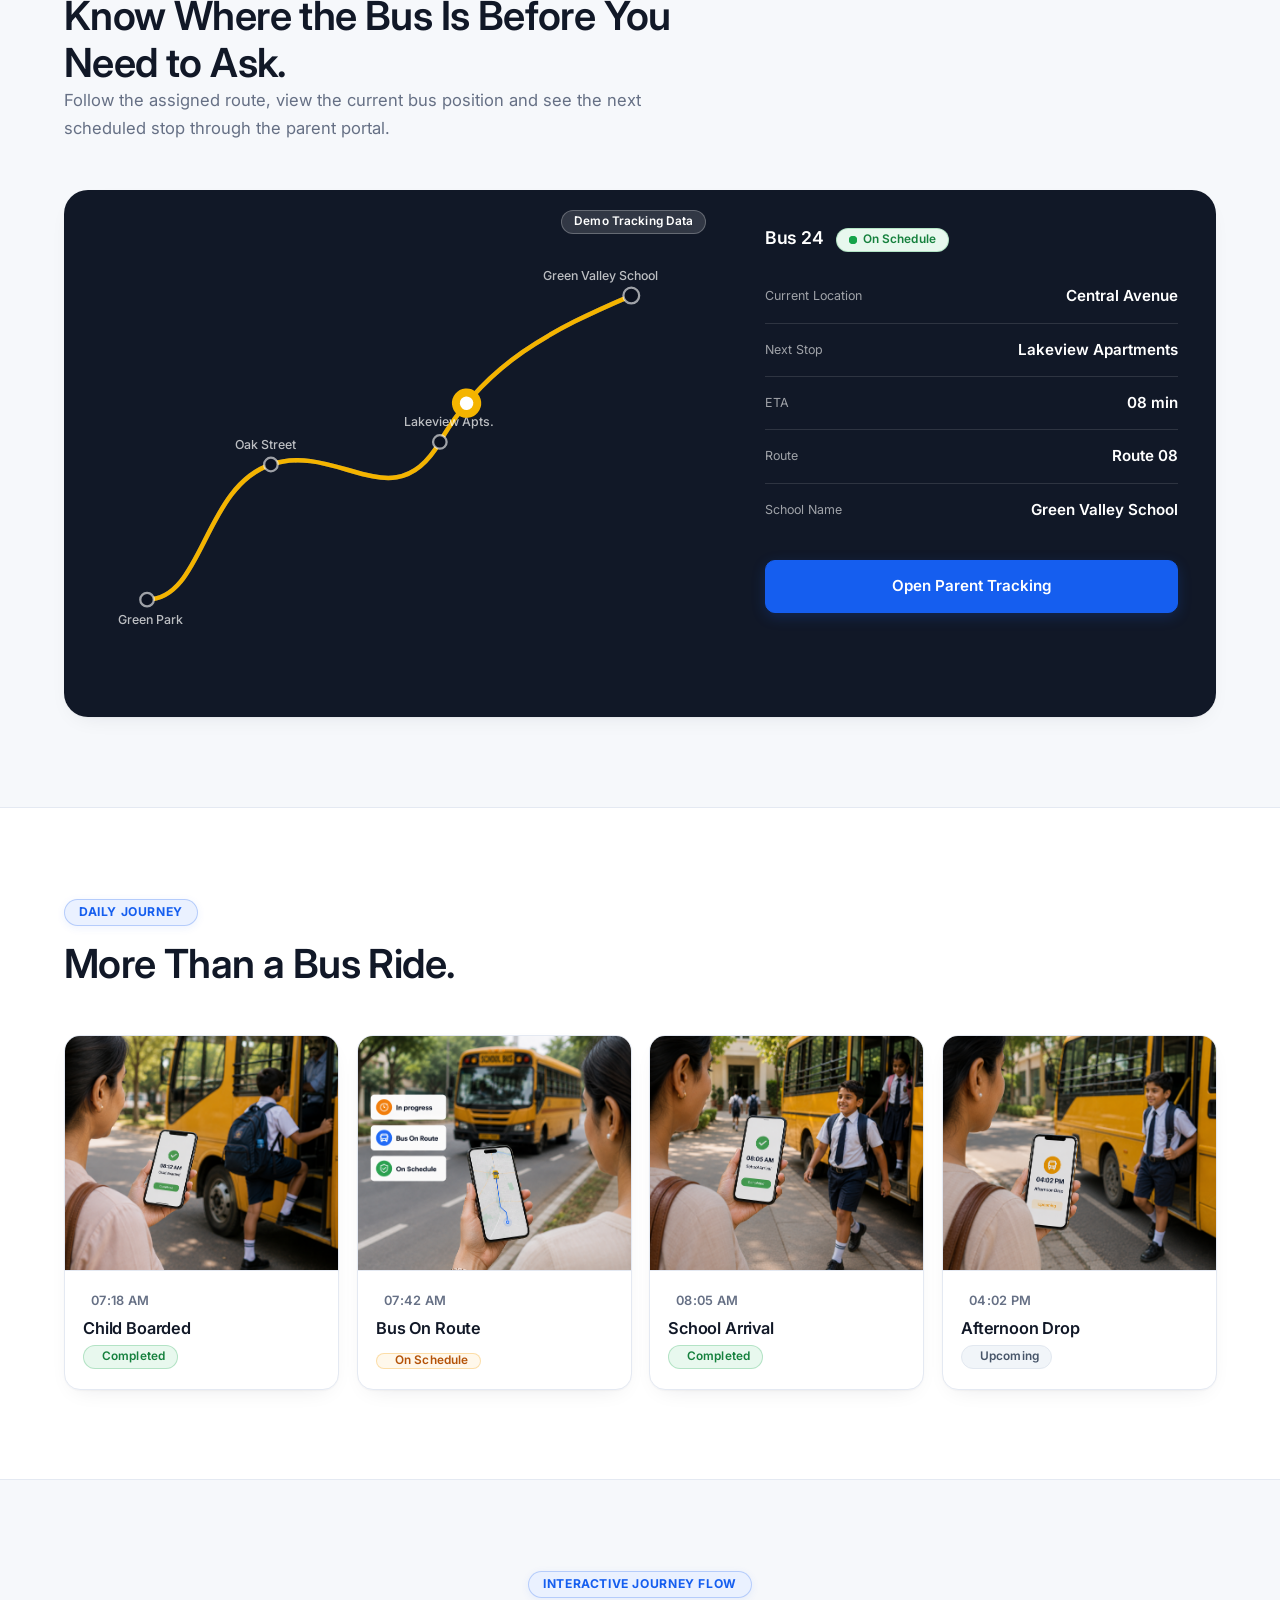
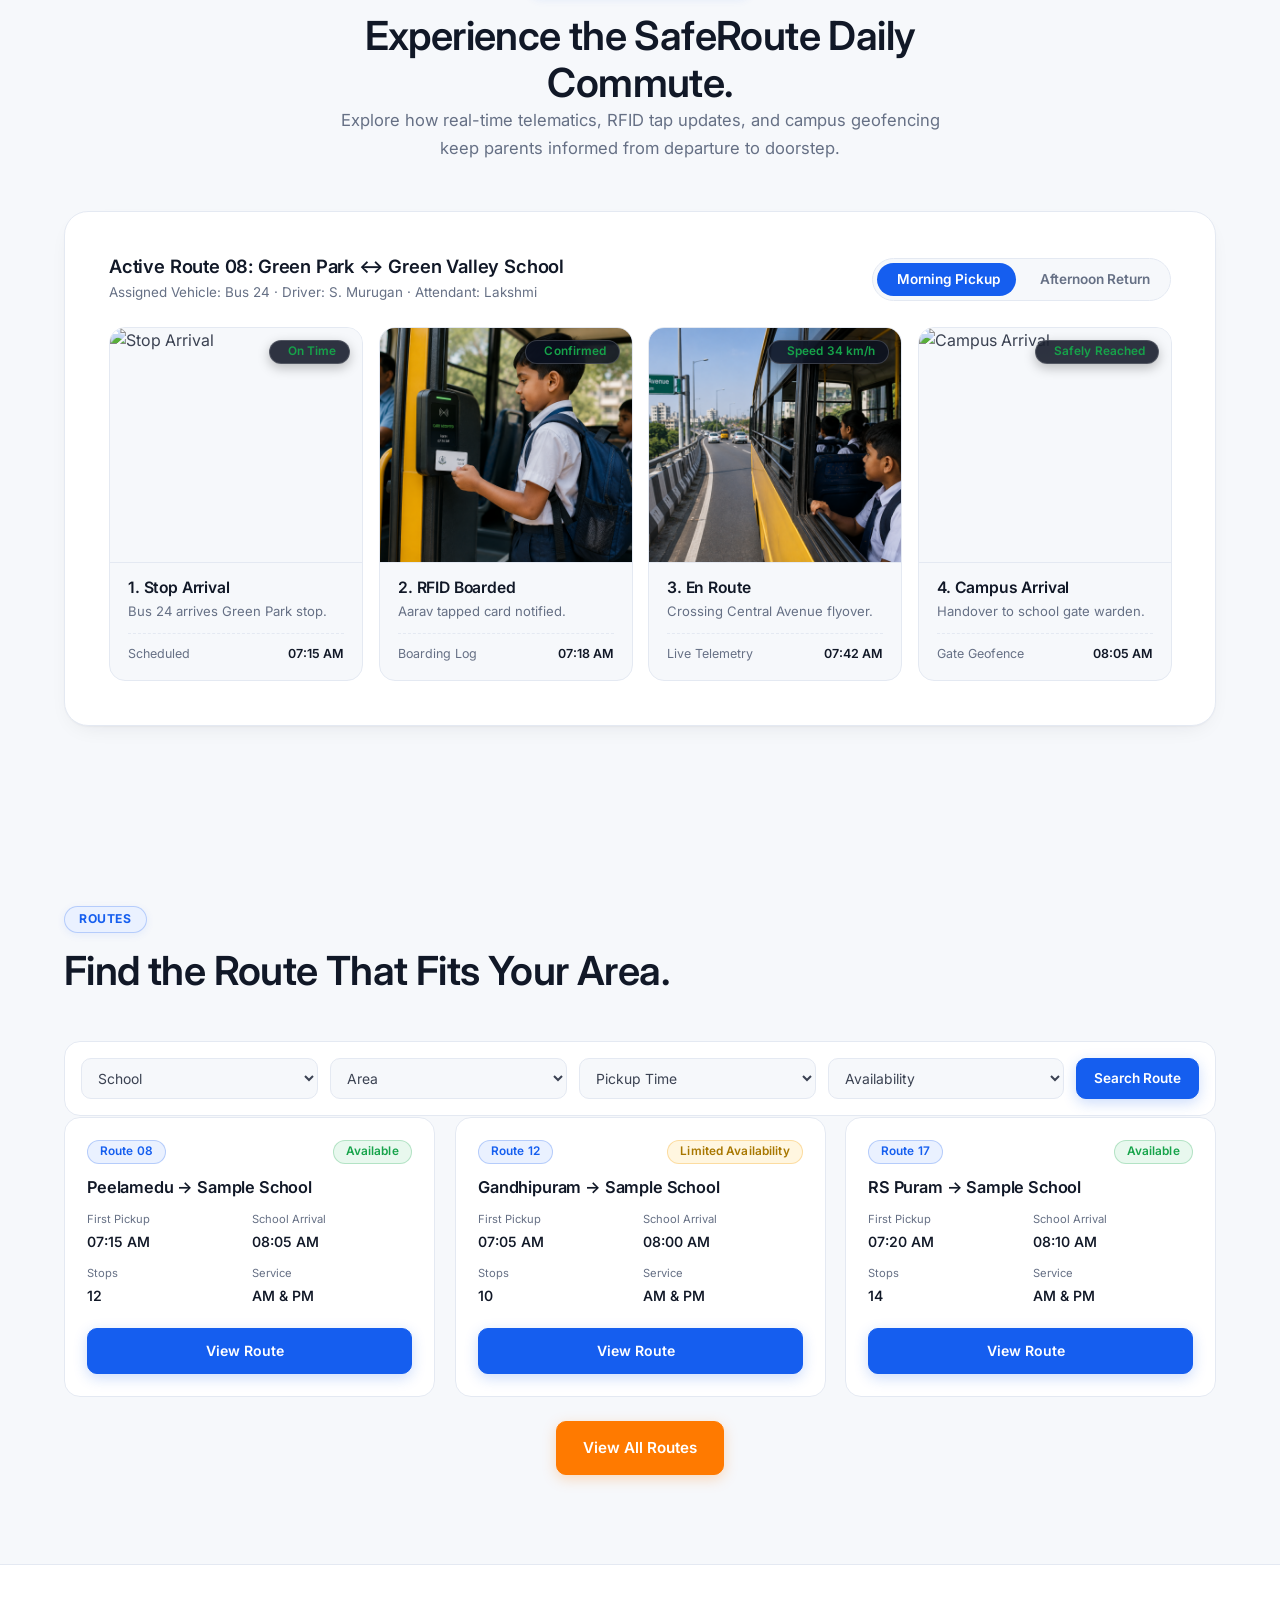
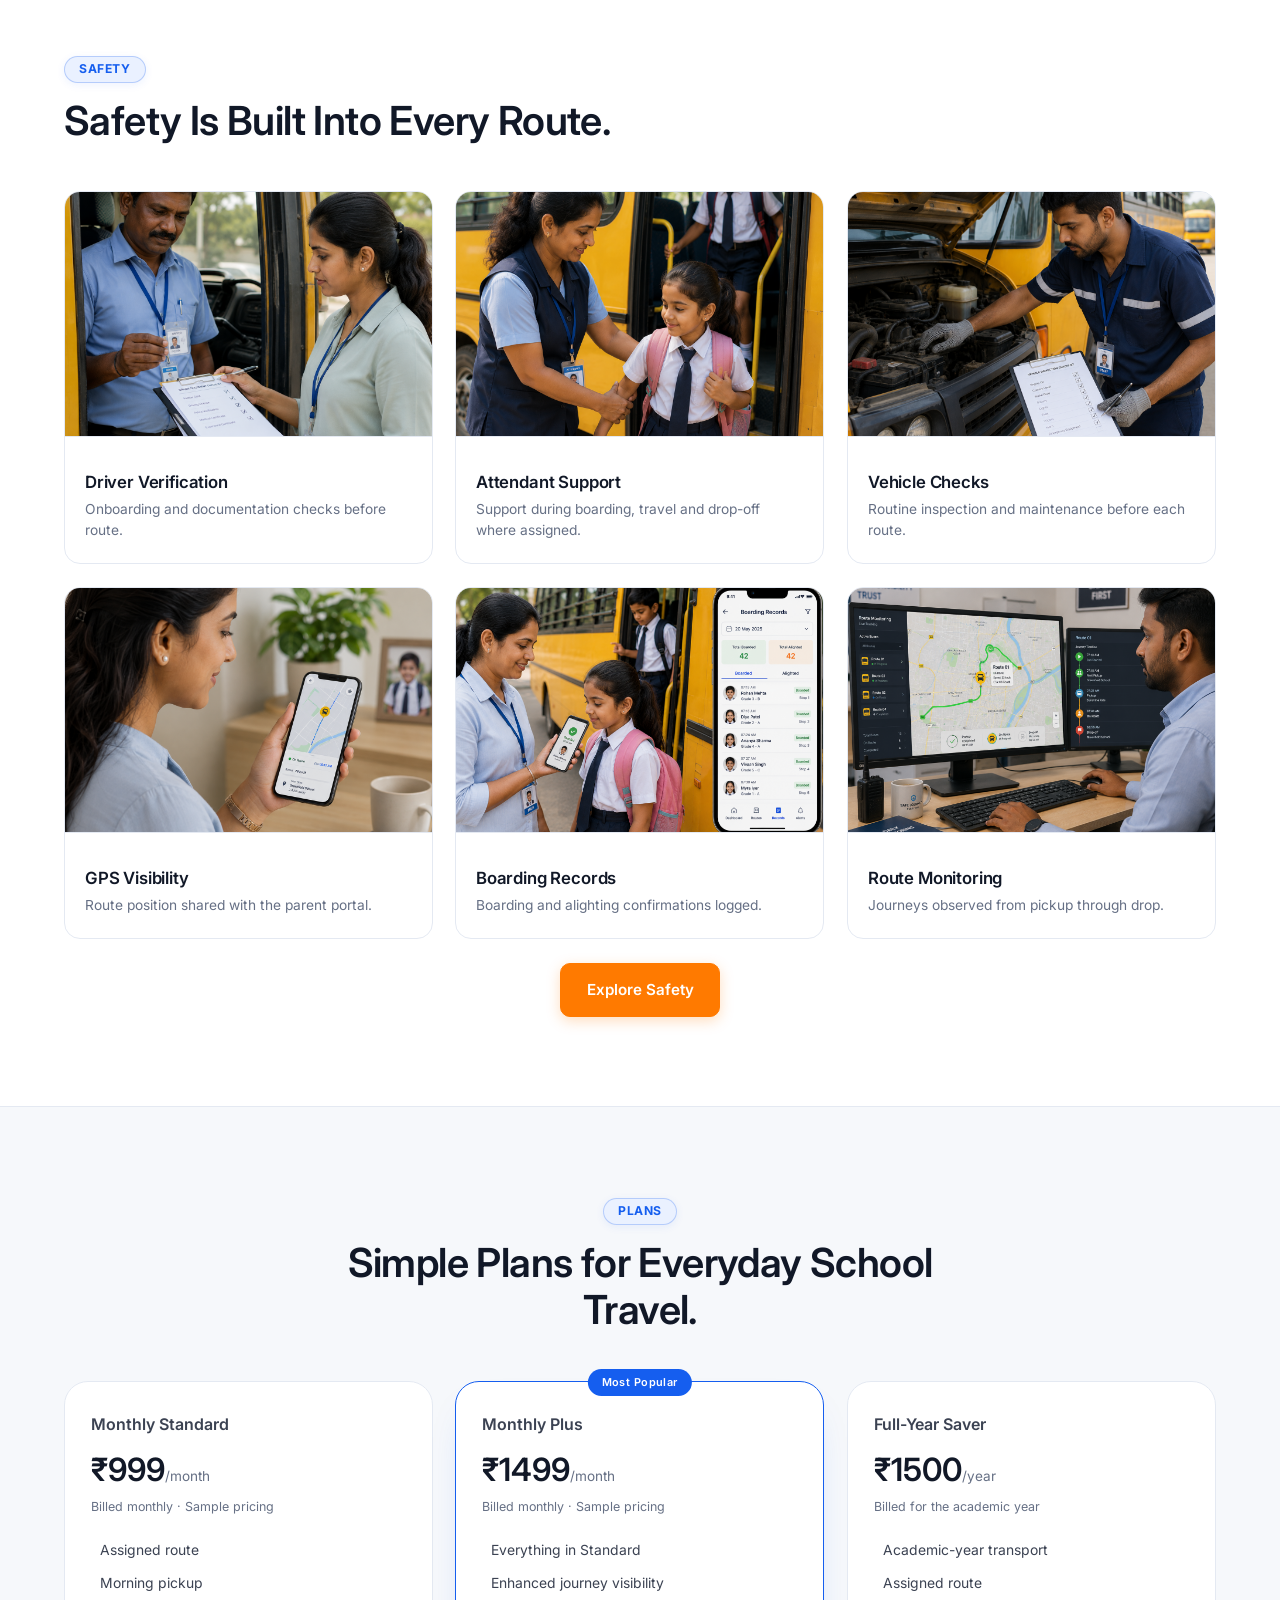
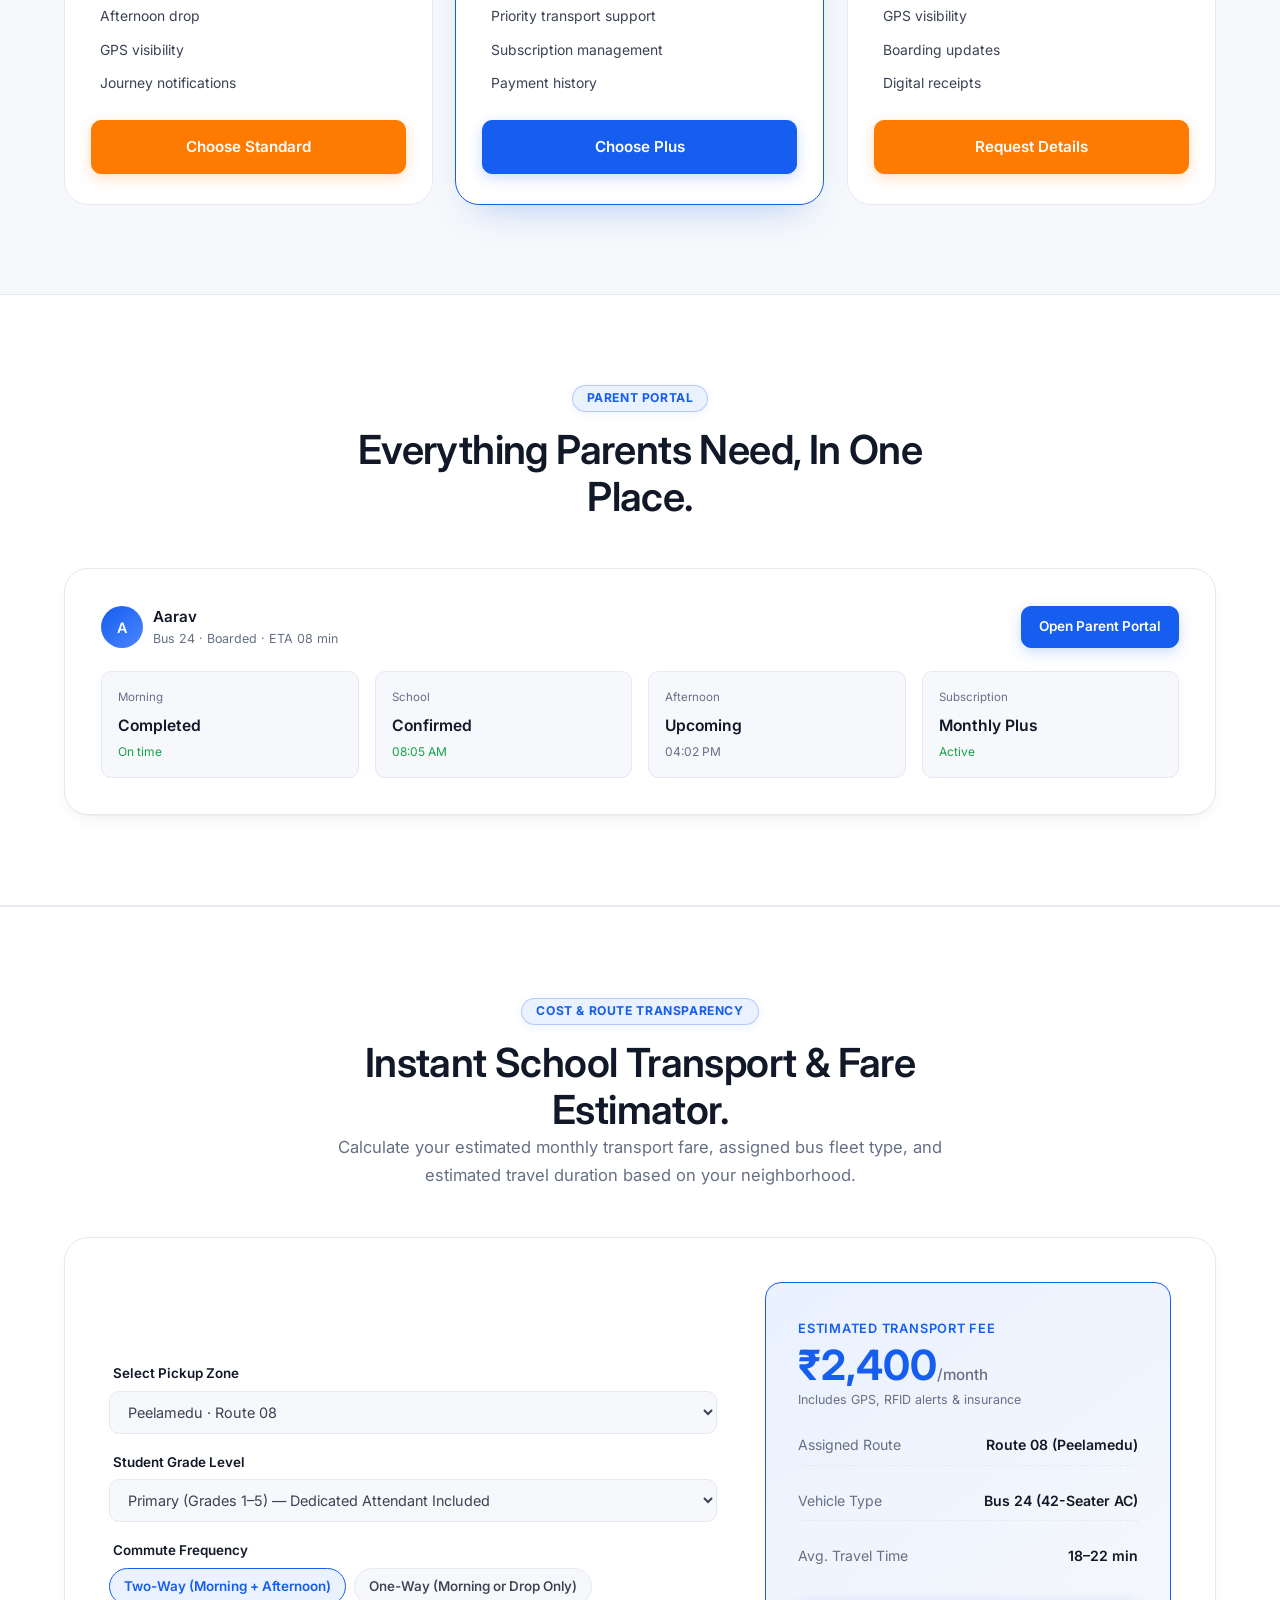
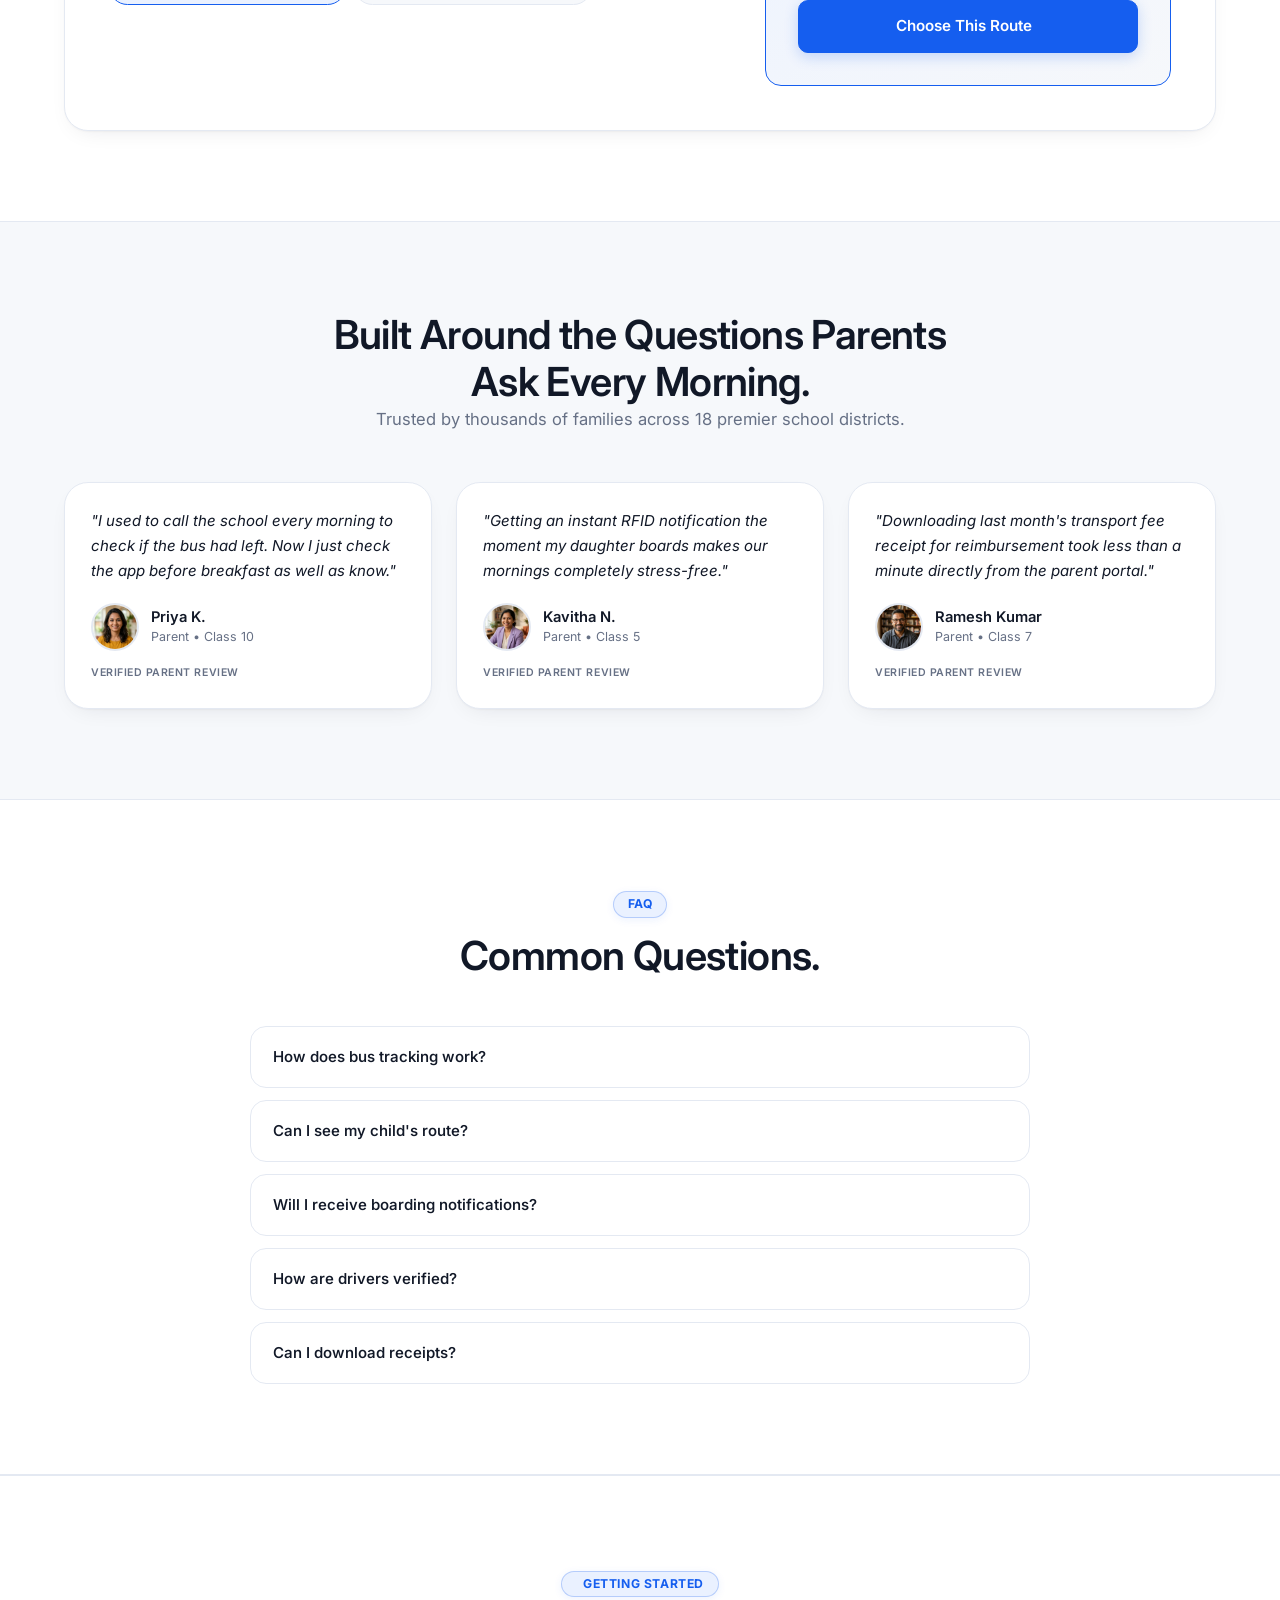
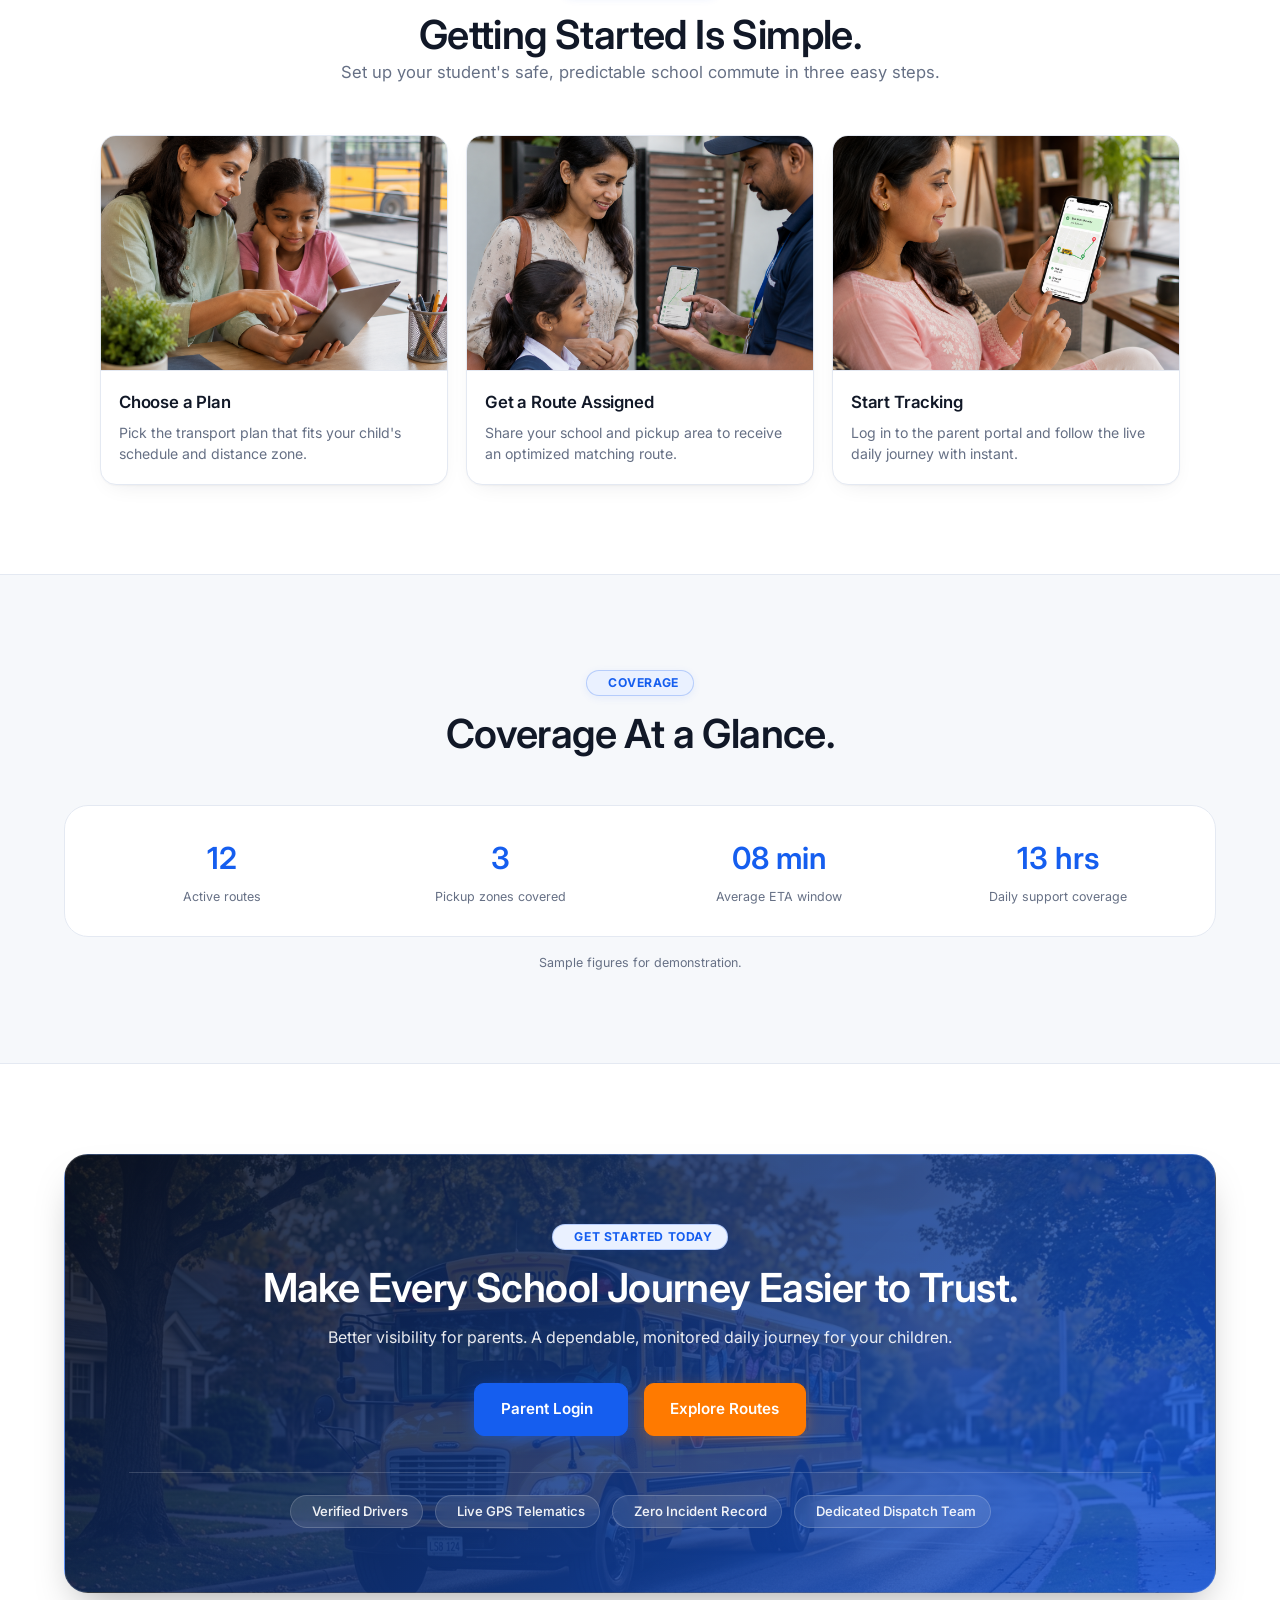
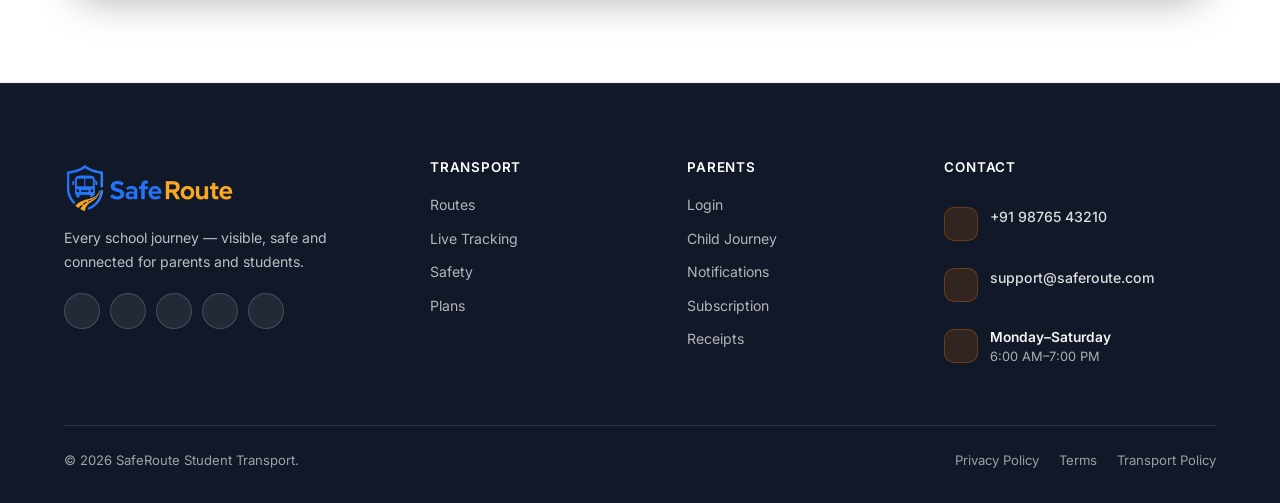
==== commit e2247778: "feat: implement parent dashboard with responsive CSS and navigation layout" ====
--- a/index.html
+++ b/index.html
@@ -774,7 +774,7 @@
       <div class="testimonial-grid" data-stagger="90">
         <div class="testimonial-card" data-reveal="fade-up">
           <p class="tq">"I used to call the school every morning to check if the bus had left. Now I just check the app
-            before breakfast and know."</p>
+            before breakfast as well as know."</p>
           <div class="testimonial-person">
             <span class="testimonial-avatar"><img src="assets/image/testimonials/parent-priya.jpg" alt="Priya K."
                 loading="lazy"></span>
@@ -893,7 +893,7 @@
           <div class="journey-step-body">
             <h4>Start Tracking</h4>
             <p style="font-size:0.88rem; color:var(--text-muted); line-height:1.5;">Log in to the parent portal and
-              follow the live daily journey with instant alerts.</p>
+              follow the live daily journey with instant.</p>
           </div>
         </div>
       </div>
--- a/assets/css/style.css
+++ b/assets/css/style.css
@@ -804,7 +804,7 @@
 /* ==========================================================================
    Journey timeline (Clean layout with full media card banners)
    ========================================================================== */
-.journey-timeline{ display:grid; grid-template-columns: repeat(4, 1fr); gap: 18px; }
+.journey-timeline{ display:grid; grid-template-columns: repeat(4, 1fr); gap: 18px; align-items: stretch; }
 .journey-step{
   position: relative;
   background: var(--surface-card);
@@ -1026,7 +1026,7 @@
    ========================================================================== */
 .route-filter-bar{
   display:flex; flex-wrap:wrap; gap: 12px; background: var(--surface-card);
-  border: 1px solid var(--border-soft); border-radius: var(--radius-md); padding: 16px; margin-bottom: 28px;
+  border: 1px solid var(--border-soft); border-radius: var(--radius-md); padding: 16px; margin-bottom: 0;
 }
 .route-filter-bar select, .route-filter-bar input{
   flex: 1 1 160px; border: 1px solid var(--border-soft); background: var(--surface-page);
@@ -1657,9 +1657,9 @@
 
 /* ---- Journey timeline column modifiers (desktop & tablet 992px+) ---- */
 @media (min-width: 992px){
-  .journey-timeline.cols-3{ grid-template-columns: repeat(3, 1fr) !important; max-width: 1080px; margin-inline: auto; width: 100%; }
-  .journey-timeline.cols-5{ grid-template-columns: repeat(5, 1fr) !important; width: 100%; }
-  .journey-timeline.cols-8{ grid-template-columns: repeat(4, 1fr) !important; width: 100%; }
+  .journey-timeline.cols-3{ grid-template-columns: repeat(3, 1fr) !important; max-width: 1080px; margin-inline: auto; width: 100%; align-items: stretch; }
+  .journey-timeline.cols-5{ grid-template-columns: repeat(5, 1fr) !important; width: 100%; align-items: stretch; }
+  .journey-timeline.cols-8{ grid-template-columns: repeat(4, 1fr) !important; width: 100%; align-items: stretch; }
 }
 
 .journey-timeline.cols-3 .journey-step{
--- a/assets/css/responsive.css
+++ b/assets/css/responsive.css
@@ -37,7 +37,10 @@
   .hamburger-btn { display: flex !important; }
 
   .hero-grid { grid-template-columns: 1fr; }
-  .hero-copy { order: 1; }
+  .hero-copy { order: 1; text-align: center; }
+  .hero-copy p.lead-text { margin-inline: auto; }
+  .hero-actions { justify-content: center; }
+  .hero-stats { justify-content: center; }
   .hero-visual { order: 2 !important; max-width: 480px; margin-inline: auto; width: 100%; margin-top: 2rem; }
   /* Phone mockup tablet — scale whole scene down, phone stays 260px internally */
   .hero-phone-wrap { order: 2 !important; max-width: 520px; margin-inline: auto; width: 100%; padding: 40px 40px 60px; margin-top: 1.5rem; }
